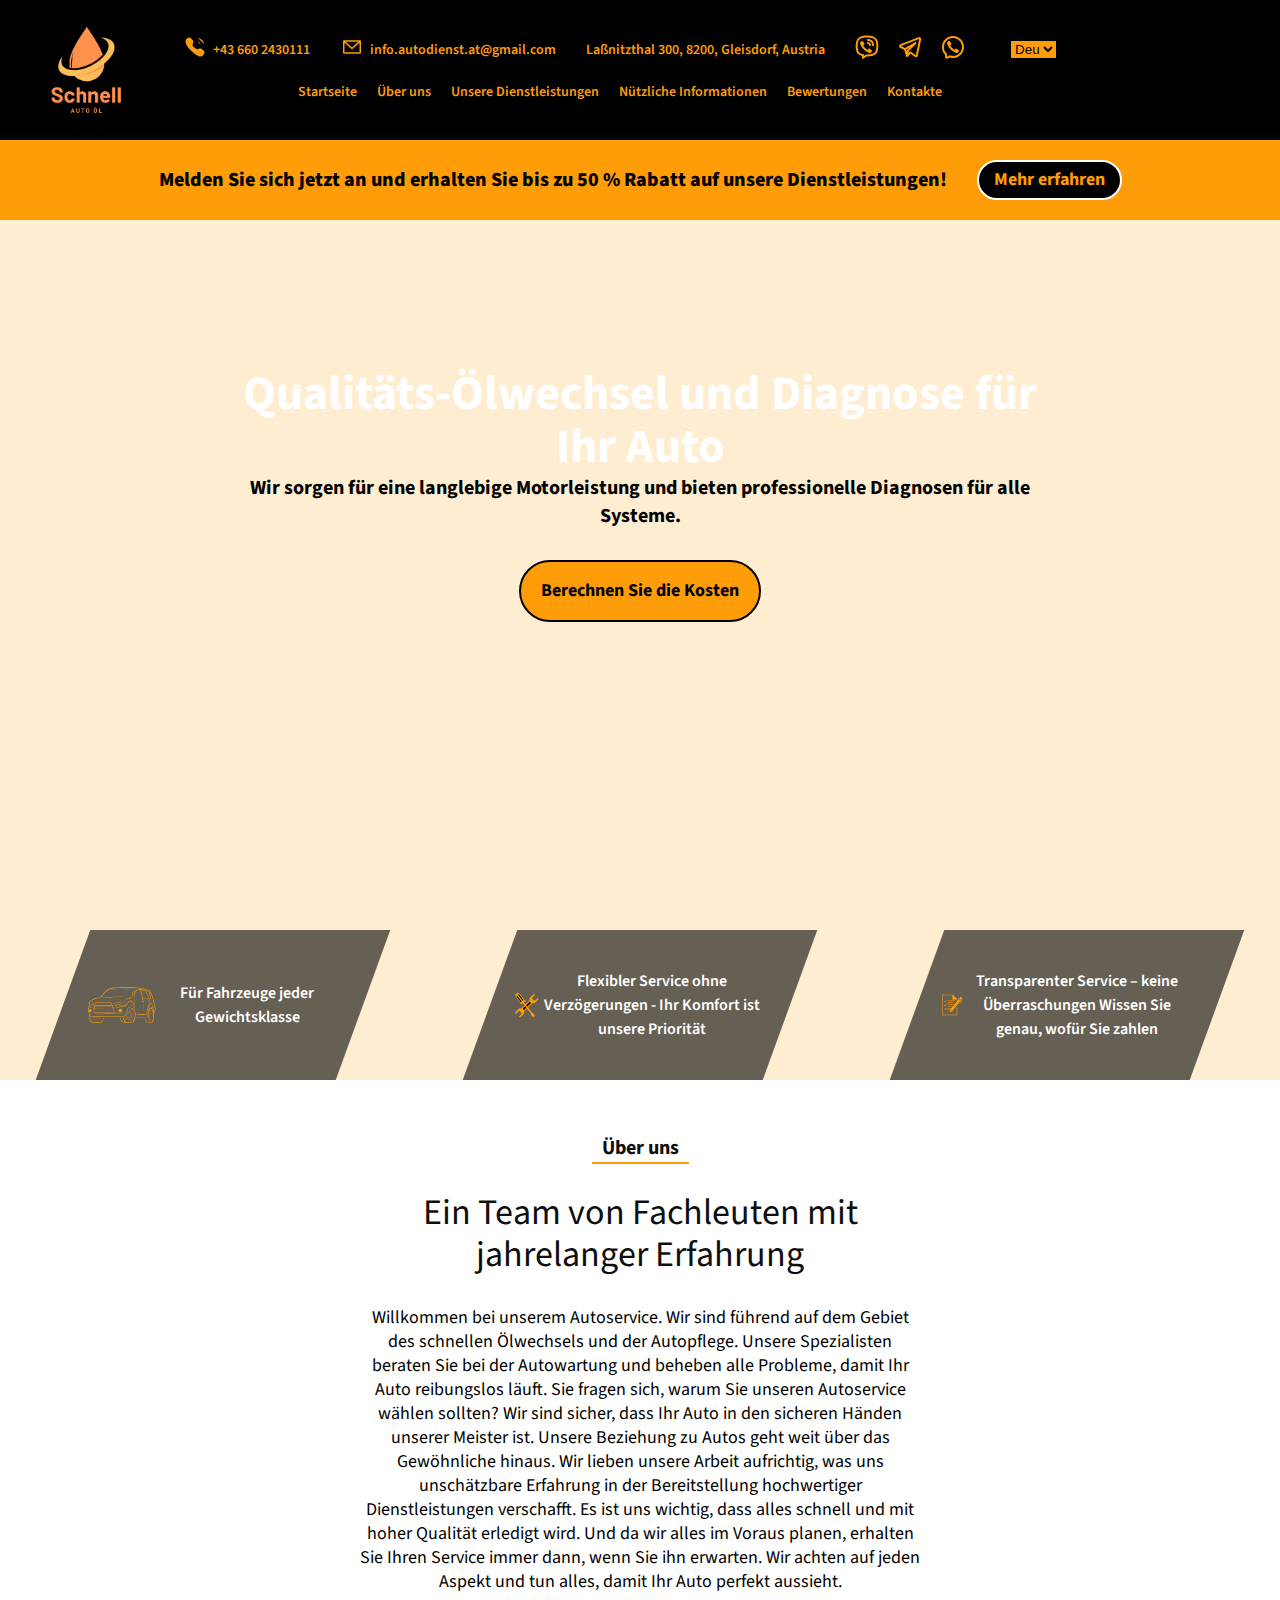
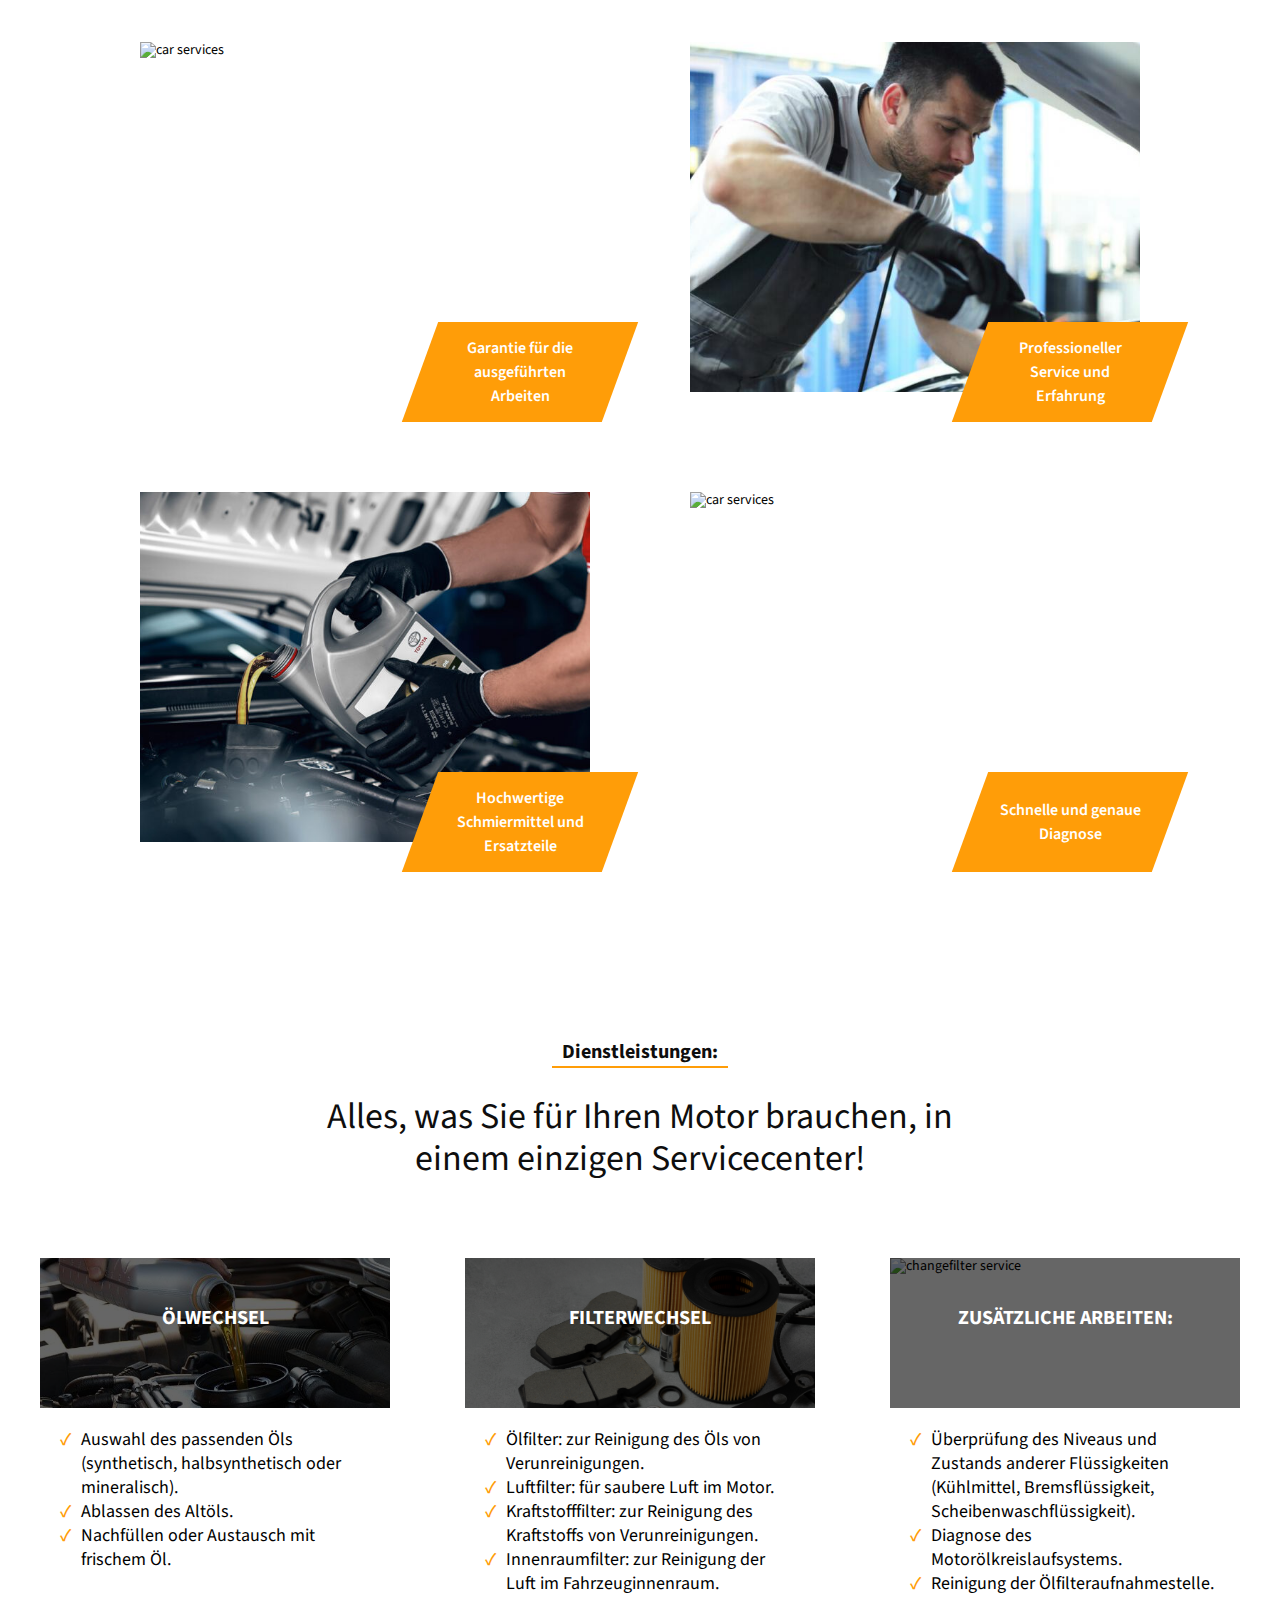
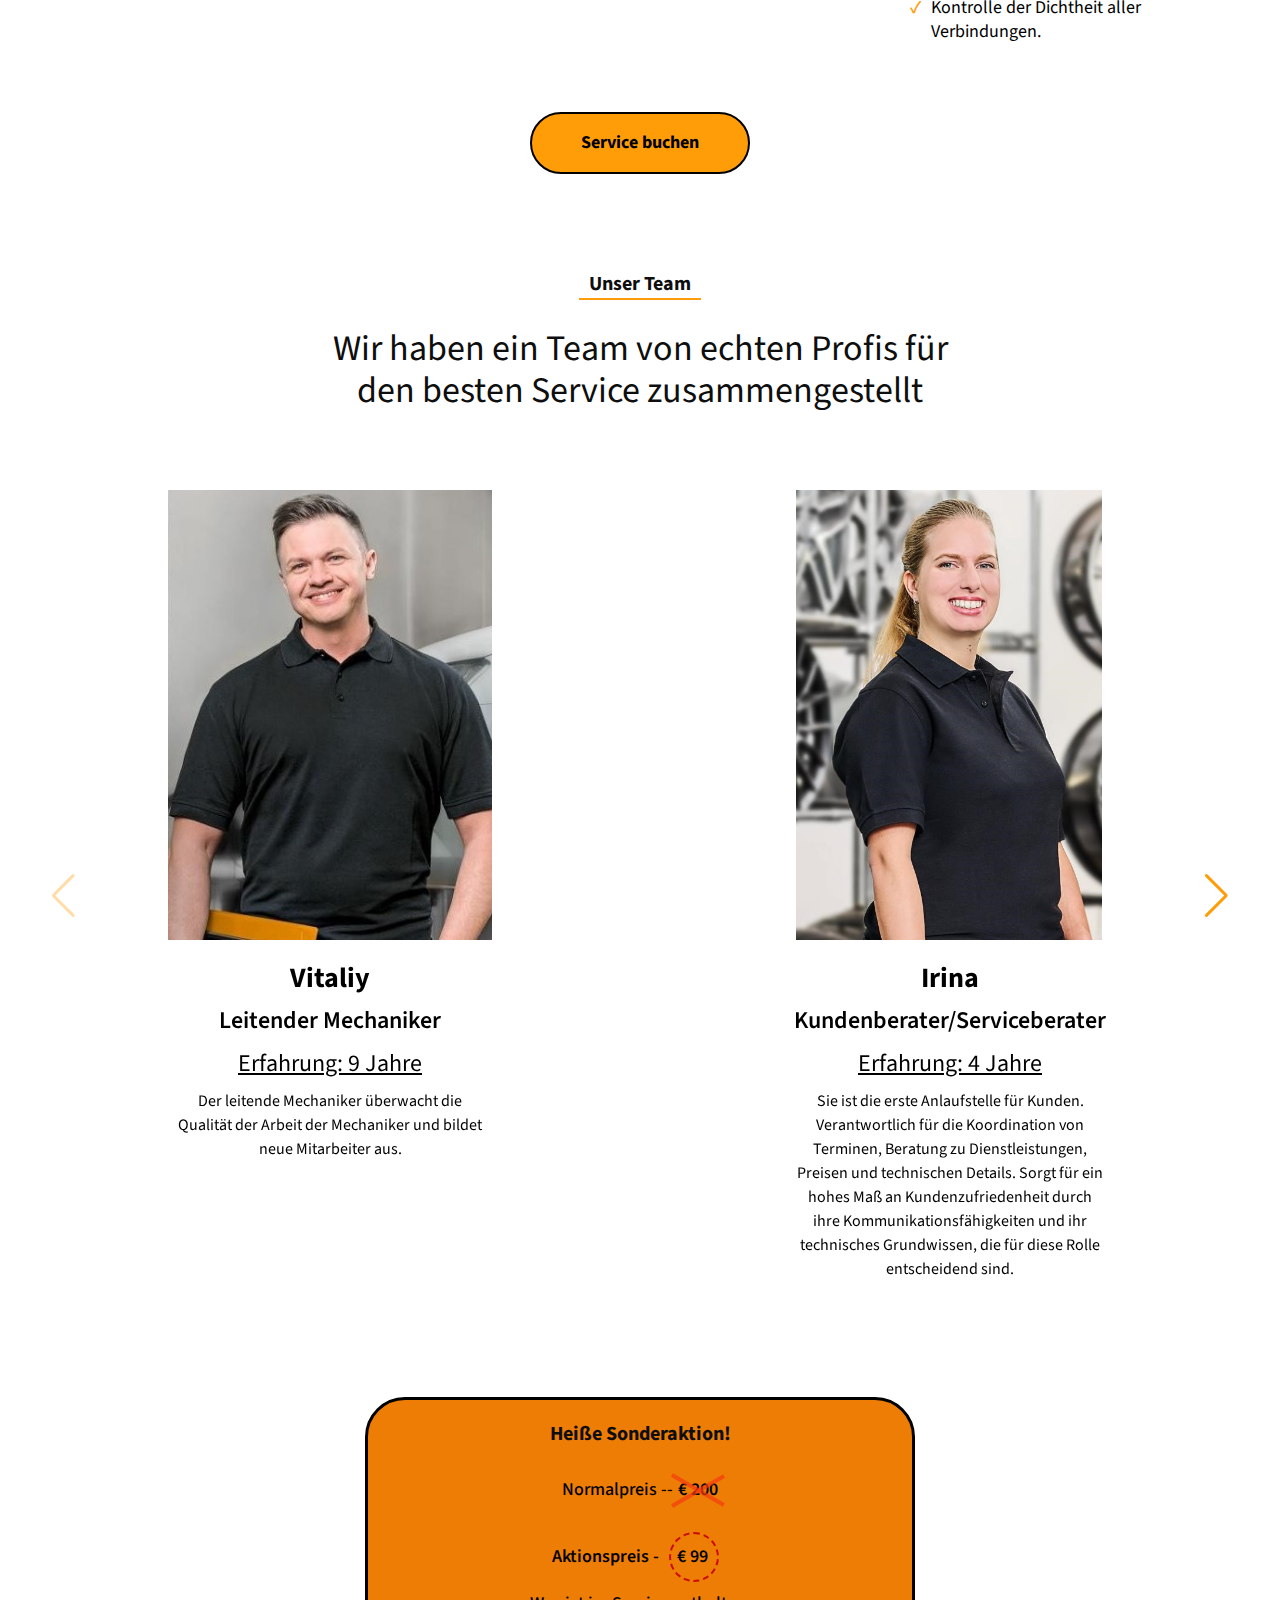
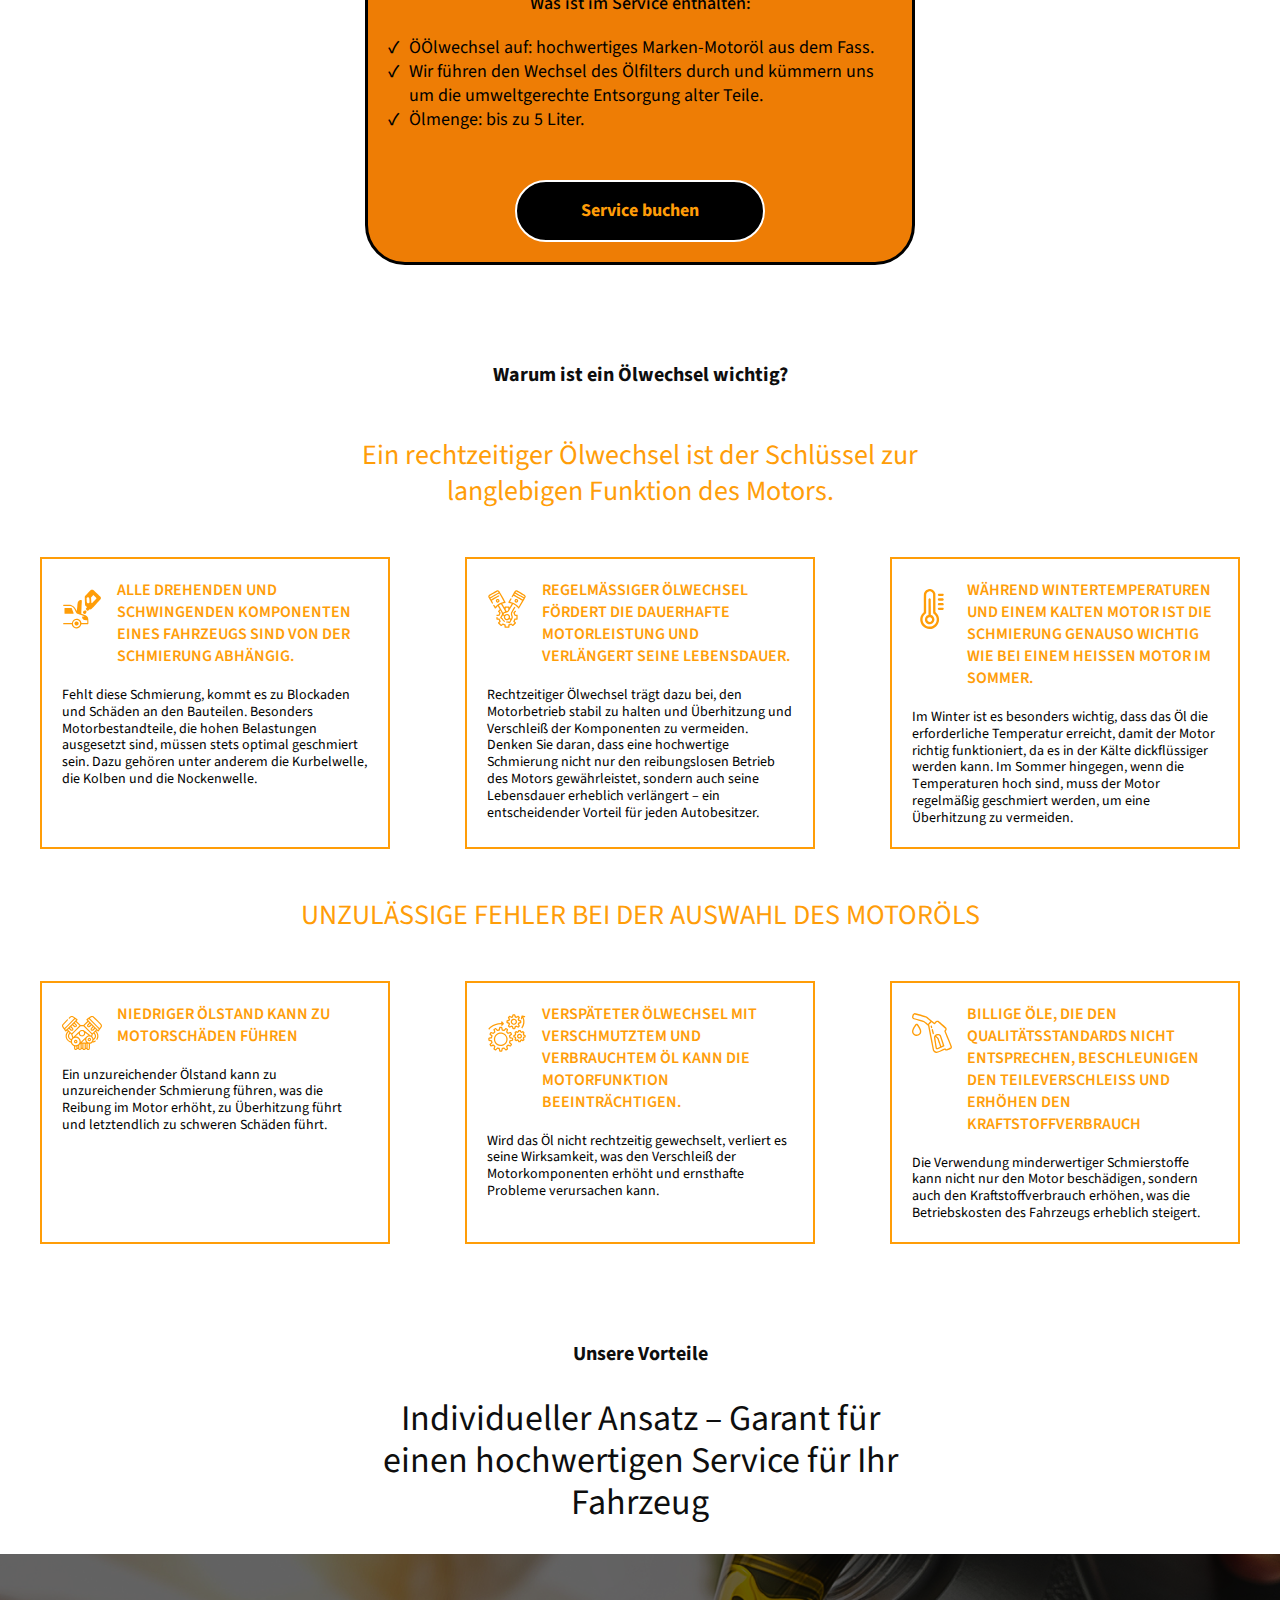
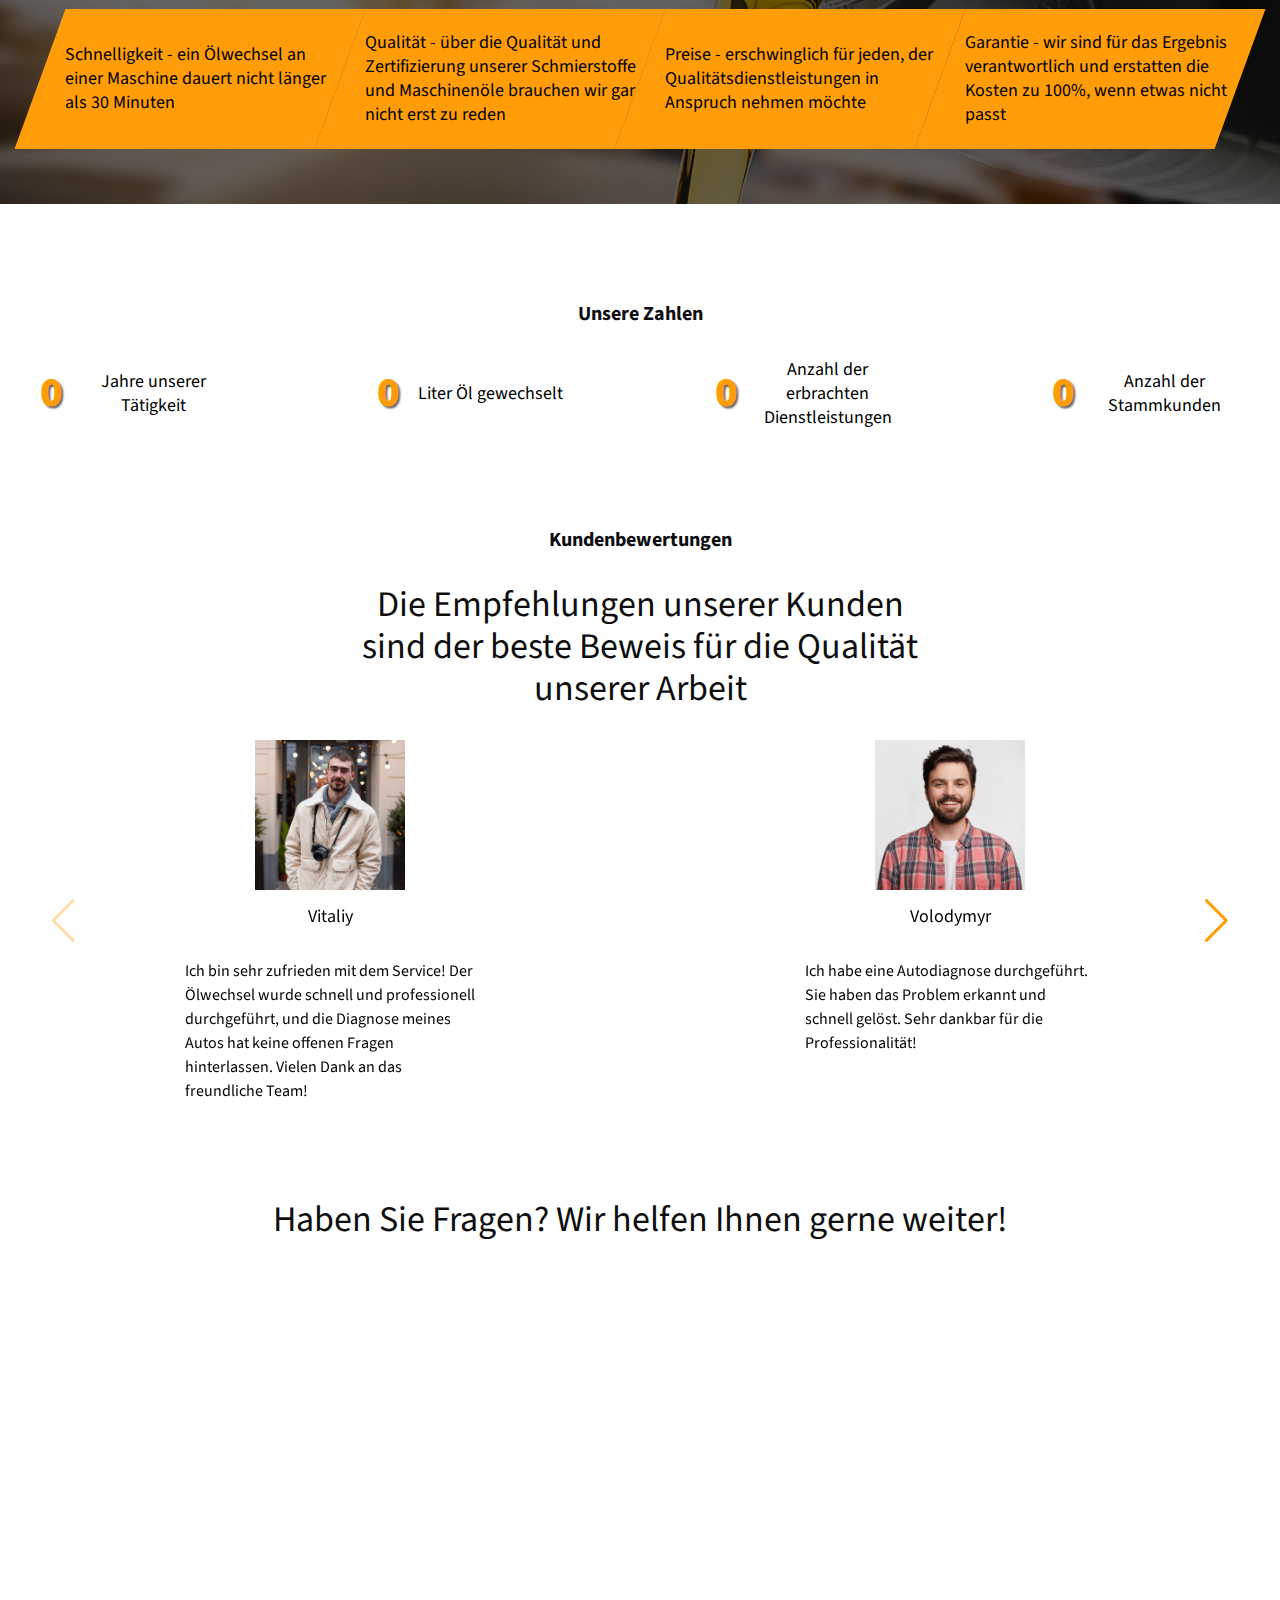
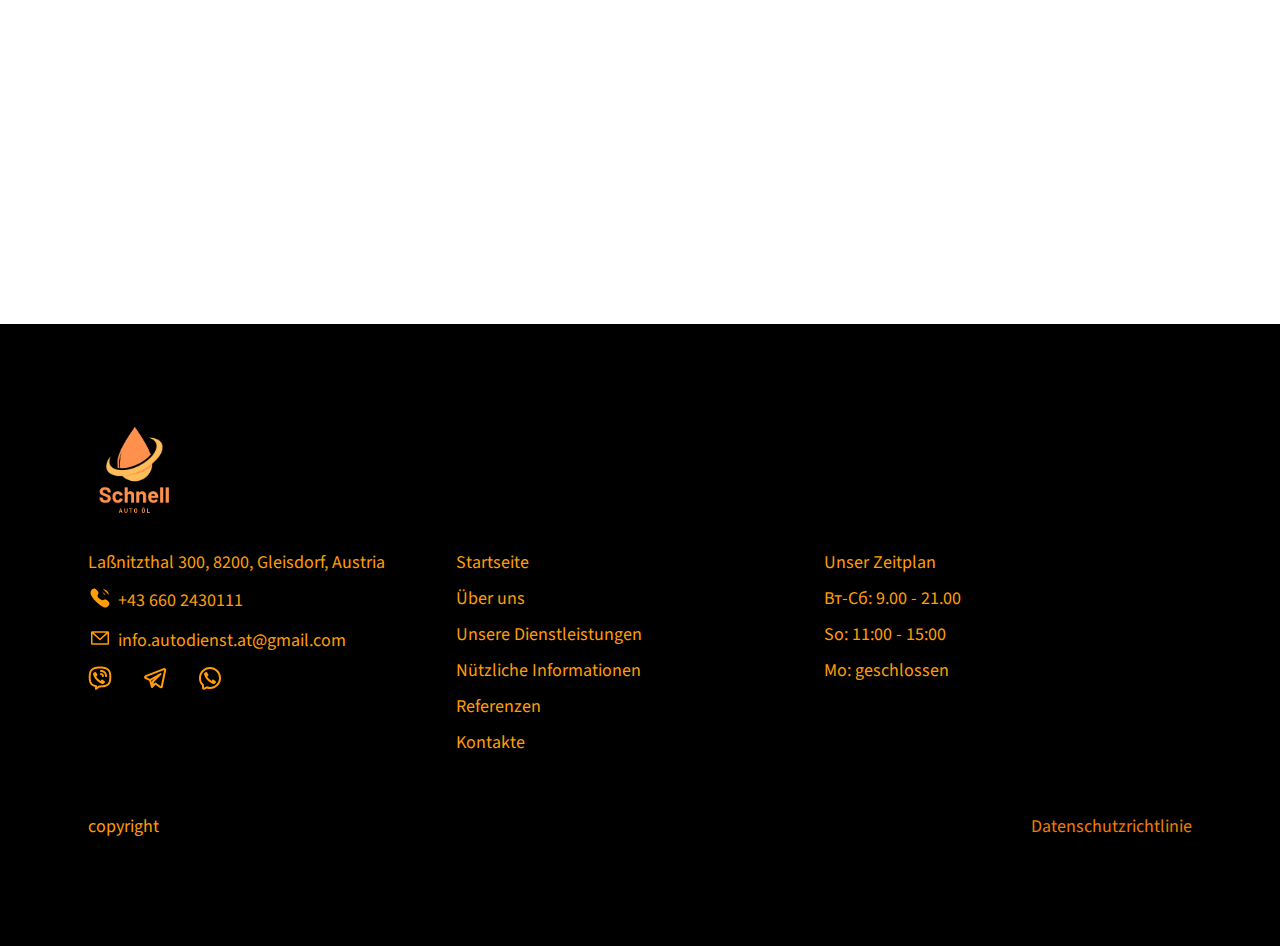
==== index.html @ 382bc7fd "fixed css, added favicon" ====
<!DOCTYPE html>
<html lang="en">

<head>
    <meta charset="UTF-8">
    <meta name="viewport" content="width=device-width, initial-scale=1.0">
    <meta charset="UTF-8" />

    <meta name="description"
        content="Professional oil change service in Austria: high-quality oil replacement for all car brands. Efficiency, reliability, and modern equipment. Book your appointment today!" />
    <meta property="og:type" content="website" />
    <meta property="og:url" content="" />
    <meta property="og:title" content="SchnellAutoÖl.at" />
    <meta property="og:description"
        content="Professional oil change service in Austria: high-quality oil replacement for all car brands. Efficiency, reliability, and modern equipment. Book your appointment today!" />
    <meta property="og:image" content="./imgs/oil_photo" />
    <link rel="apple-touch-icon" sizes="57x57" href="img/favicon.png" />
    <link rel="apple-touch-icon" sizes="60x60" href="img/favicon.png" />
    <link rel="apple-touch-icon" sizes="72x72" href="img/favicon.png" />
    <link rel="apple-touch-icon" sizes="76x76" href="img/favicon.png" />
    <link rel="apple-touch-icon" sizes="114x114" href="img/favicon/company-logo.png" />
    <link rel="apple-touch-icon" sizes="120x120" href="img/favicon/company-logo.png" />
    <link rel="apple-touch-icon" sizes="144x144" href="img/favicon/company-logo.png" />
    <link rel="apple-touch-icon" sizes="152x152" href="img/favicon/company-logo.png" />
    <link rel="apple-touch-icon" sizes="180x180" href="img/favicon/company-logo.png" />
    <link rel="icon" type="image/png" sizes="192x192" href="img/favicon/company-logo.png" />
    <link rel="icon" type="image/png" sizes="32x32" href="iimg/favicon.png" />
    <link rel="icon" type="image/png" sizes="96x96" href="img/favicon.png" />
    <link rel="icon" type="image/png" sizes="16x16" href="img/favicon.png" />
    <link rel="shortcut icon" href="img/favicon.png" />
    <link rel="preconnect" href="https://fonts.googleapis.com">
    <link rel="preconnect" href="https://fonts.gstatic.com" crossorigin>
    <link href="https://fonts.googleapis.com/css2?family=Source+Sans+3:ital,wght@0,200..900;1,200..900&display=swap"
        rel="stylesheet">
    <link rel="stylesheet" href="./css/null.css">
    <link rel="stylesheet" href="./css/main-styles.css">
    <link rel="stylesheet" href="./css/media-styles.css">
    <link rel="stylesheet" href="https://cdn.jsdelivr.net/npm/swiper@11/swiper-bundle.min.css" />
    <link
      rel="stylesheet"
      href="https://cdn.jsdelivr.net/npm/toastify-js/src/toastify.min.css"
    />
    <link
    rel="stylesheet"
    href="https://cdnjs.cloudflare.com/ajax/libs/intl-tel-input/17.0.8/css/intlTelInput.min.css"
  />
    <link rel="stylesheet" href="https://cdnjs.cloudflare.com/ajax/libs/intl-tel-input/17.0.8/css/intlTelInput.min.css" />
    <script src="https://cdn.jsdelivr.net/npm/toastify-js" defer></script>
    <script type="text/javascript"
        src="https://cdn.jsdelivr.net/npm/@emailjs/browser@4/dist/email.min.js">
</script>

    <script src="./js/translation.js" defer></script>
    <title>Oil change</title>
</head>

<body>
    <svg display="none">
        <symbol id="telegram">

            <g stroke-width="0" />

            <g id="SVGRepo_tracerCarrier" stroke-linecap="round" stroke-linejoin="round" />

            <g id="SVGRepo_iconCarrier">
                <path fill-rule="evenodd" clip-rule="evenodd"
                    d="M23.1117 4.49449C23.4296 2.94472 21.9074 1.65683 20.4317 2.227L2.3425 9.21601C0.694517 9.85273 0.621087 12.1572 2.22518 12.8975L6.1645 14.7157L8.03849 21.2746C8.13583 21.6153 8.40618 21.8791 8.74917 21.968C9.09216 22.0568 9.45658 21.9576 9.70712 21.707L12.5938 18.8203L16.6375 21.8531C17.8113 22.7334 19.5019 22.0922 19.7967 20.6549L23.1117 4.49449ZM3.0633 11.0816L21.1525 4.0926L17.8375 20.2531L13.1 16.6999C12.7019 16.4013 12.1448 16.4409 11.7929 16.7928L10.5565 18.0292L10.928 15.9861L18.2071 8.70703C18.5614 8.35278 18.5988 7.79106 18.2947 7.39293C17.9906 6.99479 17.4389 6.88312 17.0039 7.13168L6.95124 12.876L3.0633 11.0816ZM8.17695 14.4791L8.78333 16.6015L9.01614 15.321C9.05253 15.1209 9.14908 14.9366 9.29291 14.7928L11.5128 12.573L8.17695 14.4791Z" />
            </g>

        </symbol>
        <symbol id="viber">
            <g stroke-width="0" />
            <g id="SVGRepo_tracerCarrier" stroke-linecap="round" stroke-linejoin="round" />
            <g id="SVGRepo_iconCarrier">
                <path
                    d="M13 4C12.4477 4 12 4.44772 12 5C12 5.55228 12.4477 6 13 6C14.2728 6 15.2557 6.41989 15.9179 7.08211C16.5801 7.74433 17 8.72725 17 10C17 10.5523 17.4477 11 18 11C18.5523 11 19 10.5523 19 10C19 8.27275 18.4199 6.75567 17.3321 5.66789C16.2443 4.58011 14.7272 4 13 4Z" />
                <path
                    d="M5.014 8.00613C5.12827 7.1024 6.30277 5.87414 7.23488 6.01043L7.23339 6.00894C8.01251 6.15699 8.65217 7.32965 9.07373 8.10246C9.14298 8.22942 9.20635 8.34559 9.26349 8.44465C9.55041 8.95402 9.3641 9.4701 9.09655 9.68787C9.06561 9.7128 9.03317 9.73855 8.9998 9.76504C8.64376 10.0477 8.18114 10.4149 8.28943 10.7834C8.5 11.5 11 14 12.2296 14.7107C12.6061 14.9283 12.8988 14.5057 13.1495 14.1438C13.2087 14.0583 13.2656 13.9762 13.3207 13.9067C13.5301 13.6271 14.0466 13.46 14.5548 13.736C15.3138 14.178 16.0288 14.6917 16.69 15.27C17.0202 15.546 17.0977 15.9539 16.8689 16.385C16.4659 17.1443 15.3003 18.1456 14.4542 17.9421C12.9764 17.5868 7 15.27 5.08033 8.55801C4.97981 8.26236 4.99645 8.13792 5.01088 8.02991L5.014 8.00613Z" />
                <path
                    d="M13 7C12.4477 7 12 7.44772 12 8C12 8.55228 12.4477 9 13 9C13.1748 9 13.4332 9.09745 13.6679 9.33211C13.9025 9.56676 14 9.82523 14 10C14 10.5523 14.4477 11 15 11C15.5523 11 16 10.5523 16 10C16 9.17477 15.5975 8.43324 15.0821 7.91789C14.5668 7.40255 13.8252 7 13 7Z" />
                <path fill-rule="evenodd" clip-rule="evenodd"
                    d="M7.51742 23.8312C7.54587 23.8469 7.57508 23.8612 7.60492 23.874C8.14762 24.1074 8.81755 23.5863 10.1574 22.5442L11.5 21.5C14.1884 21.589 16.514 21.2362 18.312 20.6071C20.3227 19.9035 21.9036 18.3226 22.6072 16.3119C23.5768 13.541 23.5768 8.45883 22.6072 5.68794C21.9036 3.67722 20.3227 2.0963 18.312 1.39271C15.1103 0.272407 8.82999 0.293306 5.68806 1.39271C3.67733 2.0963 2.09642 3.67722 1.39283 5.68794C0.423255 8.45883 0.423255 13.541 1.39283 16.3119C2.09642 18.3226 3.67733 19.9035 5.68806 20.6071C6.08252 20.7451 6.52371 20.8965 7 21C7 22.6974 7 23.5461 7.51742 23.8312ZM9 20.9107V19.7909C9 19.5557 8.836 19.3524 8.60597 19.3032C7.84407 19.1403 7.08676 18.9776 6.34862 18.7193C4.91238 18.2168 3.78316 17.0875 3.2806 15.6513C2.89871 14.5599 2.66565 12.8453 2.66565 10.9999C2.66565 9.15453 2.89871 7.43987 3.2806 6.3485C3.78316 4.91227 4.91238 3.78304 6.34862 3.28048C7.61625 2.83692 9.71713 2.56282 11.9798 2.56032C14.2422 2.55782 16.3561 2.82723 17.6514 3.28048C19.0876 3.78304 20.2169 4.91227 20.7194 6.3485C21.1013 7.43987 21.3344 9.15453 21.3344 10.9999C21.3344 12.8453 21.1013 14.5599 20.7194 15.6513C20.2169 17.0875 19.0876 18.2168 17.6514 18.7193C15.5197 19.4652 13.259 19.549 11.0239 19.4828C10.9071 19.4794 10.7926 19.5165 10.7004 19.5882L9 20.9107Z" />
            </g>
        </symbol>
        <symbol id="whatsapp">
            <g stroke-width="0" />
            <g id="SVGRepo_tracerCarrier" stroke-linecap="round" stroke-linejoin="round" />
            <g id="SVGRepo_iconCarrier">
                <path
                    d="M6.014 8.00613C6.12827 7.1024 7.30277 5.87414 8.23488 6.01043L8.23339 6.00894C9.14051 6.18132 9.85859 7.74261 10.2635 8.44465C10.5504 8.95402 10.3641 9.4701 10.0965 9.68787C9.7355 9.97883 9.17099 10.3803 9.28943 10.7834C9.5 11.5 12 14 13.2296 14.7107C13.695 14.9797 14.0325 14.2702 14.3207 13.9067C14.5301 13.6271 15.0466 13.46 15.5548 13.736C16.3138 14.178 17.0288 14.6917 17.69 15.27C18.0202 15.546 18.0977 15.9539 17.8689 16.385C17.4659 17.1443 16.3003 18.1456 15.4542 17.9421C13.9764 17.5868 8 15.27 6.08033 8.55801C5.97237 8.24048 5.99955 8.12044 6.014 8.00613Z" />
                <path fill-rule="evenodd" clip-rule="evenodd"
                    d="M12 23C10.7764 23 10.0994 22.8687 9 22.5L6.89443 23.5528C5.56462 24.2177 4 23.2507 4 21.7639V19.5C1.84655 17.492 1 15.1767 1 12C1 5.92487 5.92487 1 12 1C18.0751 1 23 5.92487 23 12C23 18.0751 18.0751 23 12 23ZM6 18.6303L5.36395 18.0372C3.69087 16.4772 3 14.7331 3 12C3 7.02944 7.02944 3 12 3C16.9706 3 21 7.02944 21 12C21 16.9706 16.9706 21 12 21C11.0143 21 10.552 20.911 9.63595 20.6038L8.84847 20.3397L6 21.7639V18.6303Z" />
            </g>
        </symbol>
        <symbol id="email">
            <g stroke-width="0" />
            <g id="SVGRepo_tracerCarrier" stroke-linecap="round" stroke-linejoin="round" />
            <g id="SVGRepo_iconCarrier">
                <path fill-rule="evenodd" clip-rule="evenodd"
                    d="M3.75 5.25L3 6V18L3.75 18.75H20.25L21 18V6L20.25 5.25H3.75ZM4.5 7.6955V17.25H19.5V7.69525L11.9999 14.5136L4.5 7.6955ZM18.3099 6.75H5.68986L11.9999 12.4864L18.3099 6.75Z" />
            </g>
        </symbol>
        <symbol id="facebook">
            <g stroke-width="0" />
            <g id="SVGRepo_tracerCarrier" stroke-linecap="round" stroke-linejoin="round" />
            <g id="SVGRepo_iconCarrier">
                <path fill-rule="evenodd" clip-rule="evenodd"
                    d="M2 6C2 3.79086 3.79086 2 6 2H18C20.2091 2 22 3.79086 22 6V18C22 20.2091 20.2091 22 18 22H6C3.79086 22 2 20.2091 2 18V6ZM6 4C4.89543 4 4 4.89543 4 6V18C4 19.1046 4.89543 20 6 20H12V13H11C10.4477 13 10 12.5523 10 12C10 11.4477 10.4477 11 11 11H12V9.5C12 7.567 13.567 6 15.5 6H16.1C16.6523 6 17.1 6.44772 17.1 7C17.1 7.55228 16.6523 8 16.1 8H15.5C14.6716 8 14 8.67157 14 9.5V11H16.1C16.6523 11 17.1 11.4477 17.1 12C17.1 12.5523 16.6523 13 16.1 13H14V20H18C19.1046 20 20 19.1046 20 18V6C20 4.89543 19.1046 4 18 4H6Z" />
            </g>
        </symbol>
        <symbol id="instagram">
            <g stroke-width="0" />
            <g id="SVGRepo_tracerCarrier" stroke-linecap="round" stroke-linejoin="round" />
            <g id="SVGRepo_iconCarrier">
                <path
                    d="M12 7.90001C11.1891 7.90001 10.3964 8.14048 9.72218 8.59099C9.04794 9.0415 8.52243 9.68184 8.21211 10.431C7.90179 11.1802 7.8206 12.0046 7.9788 12.7999C8.13699 13.5952 8.52748 14.3258 9.10088 14.8992C9.67427 15.4725 10.4048 15.863 11.2001 16.0212C11.9955 16.1794 12.8198 16.0982 13.569 15.7879C14.3182 15.4776 14.9585 14.9521 15.409 14.2779C15.8596 13.6036 16.1 12.8109 16.1 12C16.1013 11.4612 15.9962 10.9275 15.7906 10.4295C15.585 9.93142 15.2831 9.47892 14.9021 9.09794C14.5211 8.71695 14.0686 8.415 13.5706 8.20942C13.0725 8.00385 12.5388 7.8987 12 7.90001ZM12 14.67C11.4719 14.67 10.9557 14.5134 10.5166 14.22C10.0776 13.9267 9.73534 13.5097 9.53326 13.0218C9.33117 12.5339 9.2783 11.9971 9.38132 11.4791C9.48434 10.9612 9.73863 10.4854 10.112 10.112C10.4854 9.73863 10.9612 9.48434 11.4791 9.38132C11.9971 9.2783 12.5339 9.33117 13.0218 9.53326C13.5097 9.73534 13.9267 10.0776 14.22 10.5166C14.5134 10.9557 14.67 11.4719 14.67 12C14.67 12.7081 14.3887 13.3873 13.888 13.888C13.3873 14.3887 12.7081 14.67 12 14.67ZM17.23 7.73001C17.23 7.9278 17.1714 8.12114 17.0615 8.28558C16.9516 8.45003 16.7954 8.57821 16.6127 8.65389C16.43 8.72958 16.2289 8.74938 16.0349 8.7108C15.8409 8.67221 15.6628 8.57697 15.5229 8.43712C15.3831 8.29727 15.2878 8.11909 15.2492 7.92511C15.2106 7.73112 15.2304 7.53006 15.3061 7.34733C15.3818 7.16461 15.51 7.00843 15.6744 6.89855C15.8389 6.78866 16.0322 6.73001 16.23 6.73001C16.4952 6.73001 16.7496 6.83537 16.9371 7.02291C17.1247 7.21044 17.23 7.4648 17.23 7.73001ZM19.94 8.73001C19.9691 7.48684 19.5054 6.28261 18.65 5.38001C17.7522 4.5137 16.5474 4.03897 15.3 4.06001C14 4.00001 10 4.00001 8.70001 4.06001C7.45722 4.0331 6.25379 4.49652 5.35001 5.35001C4.49465 6.25261 4.03093 7.45684 4.06001 8.70001C4.00001 10 4.00001 14 4.06001 15.3C4.03093 16.5432 4.49465 17.7474 5.35001 18.65C6.25379 19.5035 7.45722 19.9669 8.70001 19.94C10.02 20.02 13.98 20.02 15.3 19.94C16.5432 19.9691 17.7474 19.5054 18.65 18.65C19.5054 17.7474 19.9691 16.5432 19.94 15.3C20 14 20 10 19.94 8.70001V8.73001ZM18.24 16.73C18.1042 17.074 17.8993 17.3863 17.6378 17.6478C17.3763 17.9093 17.064 18.1142 16.72 18.25C15.1676 18.5639 13.5806 18.6715 12 18.57C10.4228 18.6716 8.83902 18.564 7.29001 18.25C6.94608 18.1142 6.63369 17.9093 6.37223 17.6478C6.11076 17.3863 5.90579 17.074 5.77001 16.73C5.35001 15.67 5.44001 13.17 5.44001 12.01C5.44001 10.85 5.35001 8.34001 5.77001 7.29001C5.90196 6.94268 6.10547 6.62698 6.36733 6.36339C6.62919 6.09981 6.94355 5.89423 7.29001 5.76001C8.83902 5.44599 10.4228 5.33839 12 5.44001C13.5806 5.33856 15.1676 5.44616 16.72 5.76001C17.064 5.89579 17.3763 6.10076 17.6378 6.36223C17.8993 6.62369 18.1042 6.93608 18.24 7.28001C18.66 8.34001 18.56 10.84 18.56 12C18.56 13.16 18.66 15.67 18.24 16.72V16.73Z" />
            </g>
        </symbol>
        <symbol id="map">
            <path
                d="M5.7 15C4.03377 15.6353 3 16.5205 3 17.4997C3 19.4329 7.02944 21 12 21C16.9706 21 21 19.4329 21 17.4997C21 16.5205 19.9662 15.6353 18.3 15M12 9H12.01M18 9C18 13.0637 13.5 15 12 18C10.5 15 6 13.0637 6 9C6 5.68629 8.68629 3 12 3C15.3137 3 18 5.68629 18 9ZM13 9C13 9.55228 12.5523 10 12 10C11.4477 10 11 9.55228 11 9C11 8.44772 11.4477 8 12 8C12.5523 8 13 8.44772 13 9Z"
                stroke="#000000" stroke-width="2" stroke-linecap="round" stroke-linejoin="round" />
        </symbol>
        <symbol id="phone">
            <g stroke-width="0" />
            <g id="SVGRepo_tracerCarrier" stroke-linecap="round" stroke-linejoin="round" />
            <g id="SVGRepo_iconCarrier">
                <path
                    d="M15 3C16.5315 3.17014 17.9097 3.91107 19 5C20.0903 6.08893 20.8279 7.46869 21 9M14.5 6.5C15.2372 6.64382 15.9689 6.96892 16.5 7.5C17.0311 8.03108 17.3562 8.76284 17.5 9.5M8.20049 15.799C1.3025 8.90022 2.28338 5.74115 3.01055 4.72316C3.10396 4.55862 5.40647 1.11188 7.87459 3.13407C14.0008 8.17945 6.5 8 11.3894 12.6113C16.2788 17.2226 15.8214 9.99995 20.8659 16.1249C22.8882 18.594 19.4413 20.8964 19.2778 20.9888C18.2598 21.717 15.0995 22.6978 8.20049 15.799Z"
                    stroke-width="1.5" stroke-linecap="round" stroke-linejoin="round" />
            </g>
        </symbol>
        <symbol id="funnel-2">
            <g id="SVGRepo_bgCarrier" stroke-width="0"></g>
            <g id="SVGRepo_tracerCarrier" stroke-linecap="round" stroke-linejoin="round"></g>
            <g id="SVGRepo_iconCarrier">
                <polygon class="cls-1"
                    points="2 2 2 5.64 10.18 15.64 10.18 22 13.82 20.18 13.82 15.64 22 5.64 22 2 2 2"></polygon>
            </g>
        </symbol>

    </svg>
    <div style="position: relative;">
        <header class="site-header">

            <div class="site-header_container">
                <a href="index.html" class="company-logo">
                    <img src="./imgs/company-logo.png" alt="company logo">
                </a>
                <div class="site-header_all">
                    <div class="site-header__top">
                        <div class="site-header_contacts">
                            <a href="tel:+436602430111" class="tel-link site-header_link">
                                <svg class="tel-icon">
                                    <use xlink:href="#phone"></use>
                                </svg>
                                +43 660 2430111
                            </a>
                            <a href="mailto:info.autodienst.at@gmail.com?utm_source=header&utm_medium=email&utm_campaign=contact"
                                class="email-link site-header_link">
                                <svg class="email-icon">
                                    <use xlink:href="#email"></use>
                                </svg>
                                info.autodienst.at@gmail.com
                            </a>
                            <a href="https://www.google.com/maps/dir//La%C3%9Fnitzthal+300,+8200+La%C3%9Fnitzthal,+%D0%90%D0%B2%D1%81%D1%82%D1%80%D0%B8%D1%8F/@47.0788412,15.6473568,17z/data=!4m18!1m8!3m7!1s0x476e4de11889771b:0x15a56e06f63a932d!2zTGHDn25pdHp0aGFsIDMwMCwgODIwMCBMYcOfbml0enRoYWwsINCQ0LLRgdGC0YDQuNGP!3b1!8m2!3d47.0788412!4d15.6473568!16s%2Fg%2F11c2g8hg69!4m8!1m0!1m5!1m1!1s0x476e4de11889771b:0x15a56e06f63a932d!2m2!1d15.6473568!2d47.0788412!3e3?entry=ttu&g_ep=EgoyMDI0MTEyNC4xIKXMDSoASAFQAw&utm_source=header&utm_medium=maps&utm_campaign=address"
                                class="address-link site-header_link" data-translate-key="contact_address"
                                target="_blank">
                                >
                                <svg class="map-icon">
                                    <use xlink:href="#map"></use>
                                </svg>
                                Ласніцталь 300, 8200, Гляйсдорв, Австрія
                            </a>
                        </div>
                        <div class="header-right">
                            <div class="site-header_messengers">
                                    <a
                                    href="viber://chat?number=%2B380665809263&utm_source=header&utm_medium=social&utm_campaign=viber"
                                    class="top_header_icon_subtitle" target="_blank" data-translate-key="messenger_viber">
                                    <svg class="viber-icon">
                                        <use xlink:href="#viber"></use>
                                    </svg>
                                </a>
                                    <a
                href="https://t.me/+380665809263?utm_source=header&utm_medium=social&utm_campaign=telegram"
                class="top_header_icon_subtitle" target="_blank" data-translate-key="messenger_telegram">
                                    <svg class="telegram-icon">
                                        <use xlink:href="#telegram"></use>
                                    </svg>
                                </a>
                                    <a
                                    href="https://wa.me/380665809263?utm_source=header&utm_medium=social&utm_campaign=whatsapp"
                                    class="top_header_icon_subtitle" target="_blank" data-translate-key="messenger_whatsapp">
                                    <svg class="whatsapp-icon">
                                        <use xlink:href="#whatsapp"></use>
                                    </svg>
                                </a>
                            </div>
                            <div class="lang_switcher">
                                <select id="lang_select">
                                    <option value="de" selected>Deu</option>
                                    <option value="en">Eng</option>
                                    <option value="ua">Ukr</option>
                                </select>
                            </div>

                        </div>
                    </div>
                    <div class="site-header__bottom">

                        <nav class="site-header__navigation">
                            <a href="#main" class="site-header_link" data-translate-key="nav_main">Головна</a>
                            <a href="#about-us" class="site-header_link" data-translate-key="nav_about">Про нас</a>
                            <a href="#services" class="site-header_link" data-translate-key="nav_services">Наш
                                сервіси</a>
                            <a href="#info" class="site-header_link" data-translate-key="nav_info">Корисна
                                інформація</a>
                            <a href="#testimonials" class="site-header_link"
                                data-translate-key="nav_reviews">Відгуки</a>
                            <a href="#contacts" class="site-header_link" data-translate-key="nav_contacts">Контакти</a>
                        </nav>
                    </div>
                </div>


                <div class="burger-menu">
                    <div id="burger-icon" class="burger-icon"><span></span></div>
                    <nav class="burger-menu__navigation">
                        <a href="#main" class="burger-menu__link" data-translate-key="nav_main">Головна</a>
                        <a href="#about-us" class="burger-menu__link" data-translate-key="nav_about">Про нас</a>
                        <a href="#services" class="burger-menu__link" data-translate-key="nav_services">Наш сервіси</a>
                        <a href="#info" class="burger-menu__link" data-translate-key="nav_info">Корисна інформація</a>
                        <a href="#testimonials" class="burger-menu__link" data-translate-key="nav_reviews">Відгуки</a>
                        <a href="#contacts" class="burger-menu__link" data-translate-key="nav_contacts">Контакти</a>
                        <div class="burger_contacts">
                            <a href="tel:+436602430111" class="tel-link site-header_link">
                                <svg class="tel-icon">
                                    <use xlink:href="#phone"></use>
                                </svg>
                                +43 660 2430111
                            </a>
                            <a href="mailto:info.autodienst.at@gmail.com?utm_source=header&utm_medium=email&utm_campaign=contact"
                                class="email-link site-header_link">
                                <svg class="email-icon">
                                    <use xlink:href="#email"></use>
                                </svg>
                                info.autodienst.at@gmail.com
                            </a>
                            <a href="#" class="address-link site-header_link" data-translate-key="contact_address">
                                <svg class="map-icon">
                                    <use xlink:href="#map"></use>
                                </svg>
                                Ласніцталь 300, 8200, Гляйсдорв, Австрія
                            </a>
                            <div class="site-header_messengers">
                                <a href="" data-translate-key="messenger_viber">
                                    <svg class="viber-icon">
                                        <use xlink:href="#viber"></use>
                                    </svg>
                                </a>
                                <a href="" data-translate-key="messenger_telegram">
                                    <svg class="telegram-icon">
                                        <use xlink:href="#telegram"></use>
                                    </svg>
                                </a>
                                <a href="" data-translate-key="messenger_whatsapp">
                                    <svg class="whatsapp-icon">
                                        <use xlink:href="#whatsapp"></use>
                                    </svg>
                                </a>
                            </div>
                        </div>
                    </nav>
                </div>
            </div>

        </header>
        <main>
            <section id="main" class="top">
                <div class="site-container_first">
                    <div class="banner">
                        <p data-translate-key="banner_discount">Запишіться вже зараз та отримайте знижку до 50% на наші
                            послуги!</p>
                        <a href="#promo" class="banner-btn btn-black"
                            data-translate-key="banner_btn_more">Детальніше</a>
                    </div>
                    <div class="top-content_wiget">
                        <h1 class="main-title" data-translate-key="top_main_title">Якісна заміна оливи <br> та
                            діагностика для вашого авто</h1>
                        <h3 class="top-content_wiget-subtitle subtitle" data-translate-key="top_subtitle">
                            Ми забезпечимо довготривалу роботу вашого двигуна та надамо професійну діагностику всіх
                            систем.
                        </h3>
                        <a href="#" class="top-content_main-btn btn-orange open-popup"
                            data-translate-key="top_btn_service">Записатися на сервіс</a>
                    </div>
                    <div class="top-content_bottom-row">
                        <div class="top-content_block">
                            <div class="parallelogram-bg"></div>
                            <div class="top-content_block-txt">
                                <svg class="car-icon">
                                    <use xlink:href="./svg-sprites/top-section.svg#car" />
                                </svg>
                                <p data-translate-key="top_block_text_1">Für Fahrzeuge jeder Gewichtsklasse</p>
                            </div>
                        </div>
                        <div class="top-content_block">
                            <div class="parallelogram-bg"></div>
                            <div class="top-content_block-txt">
                                <svg class="key-icon">
                                    <use xlink:href="./svg-sprites/top-section.svg#key" />
                                </svg>
                                <p data-translate-key="top_block_text_2">Für Fahrzeuge jeder Gewichtsklasse</p>
                            </div>
                        </div>
                        <div class="top-content_block">
                            <div class="parallelogram-bg"></div>
                            <div class="top-content_block-txt">
                                <svg class="list-icon">
                                    <use xlink:href="./svg-sprites/top-section.svg#list" />
                                </svg>
                                <p data-translate-key="top_block_text_3">Für Fahrzeuge jeder Gewichtsklasse</p>
                            </div>
                        </div>
                    </div>

                    <div class="top-videobg">
                        <video autoplay loop muted playsinline>
                            <source src="./video/oil_short.mp4" />
                        </video>
                    </div>
                </div>
            </section>
            <section id="about-us" class="about-company">
                <div class="site-container">
                    <div class="about-company_top">
                        <h3 class="subtitle"><span data-translate-key="about_us_title">Про нас</span></h3>
                        <h2 class="second-title" data-translate-key="about_us_subtitle">Команда професіоналів з
                            багаторічним досвідом</h2>
                        <p data-translate-key="about_us_description">
                            Ласкаво просимо до нашого автоцентру! Ми прагнемо забезпечити максимальний комфорт і безпеку
                            для вас та вашого автомобіля. Наші послуги включають швидку, якісну заміну масла та
                            професійну діагностику всіх важливих систем автомобіля.Ми надаємо велике значення якості
                            обслуговування та задоволенню клієнтів. Завдяки нашим досвідченим майстрам і новітнім
                            технологіям ми можемо подарувати вашому автомобілю надійність після кожного обслуговування.
                        </p>
                    </div>
                    <div class="about-company_row">
                        <div class="about-company-block">
                            <img src="./imgs/about-company/car-repairman-wearing-white-uniform-standing-holding-wrench-that-is-essential-tool-mechanic.jpg"
                                alt="car services">
                            <div class="about-company-block_txt">
                                <div class="orange-bg"></div>
                                <div class="about-company-block_top">
                                    <p data-translate-key="about_us_block_1">Гарантія на виконані роботи.</p>
                                </div>
                            </div>
                        </div>
                        <div class="about-company-block">
                            <img src="./imgs/about-company/iStock-951696162.jpg" alt="car services">
                            <div class="about-company-block_txt">
                                <div class="orange-bg"></div>
                                <div class="about-company-block_top">
                                    <p data-translate-key="about_us_block_2">Професійний сервіс та досвід</p>
                                </div>
                            </div>
                        </div>
                        <div class="about-company-block">
                            <img src="./imgs/about-company/oil-736x491.jpg" alt="car services">
                            <div class="about-company-block_txt">
                                <div class="orange-bg"></div>
                                <div class="about-company-block_top">
                                    <p data-translate-key="about_us_block_3">Високоякісні мастила та запчастини.</p>
                                </div>
                            </div>
                        </div>
                        <div class="about-company-block">
                            <img src="./imgs/about-company/muscular-car-service-worker-repairing-vehicle.jpg"
                                alt="car services">
                            <div class="about-company-block_txt">
                                <div class="orange-bg"></div>
                                <div class="about-company-block_top">
                                    <p data-translate-key="about_us_block_4">Швидка та точна діагностика.</p>
                                </div>
                            </div>
                        </div>
                    </div>
                </div>
            </section>
            <section id="services" class="services">
                <div class="site-container">
                    <div class="services-top">
                        <h3 class="subtitle"><span data-translate-key="services_title">Наші послуги</span></h3>
                        <h2 class="second-title" data-translate-key="services_subtitle">Все, що потрібно для вашого
                            двигуна в одному сервісному центрі!</h2>
                    </div>
                    <div class="services-blocks">
                        <div class="service-block">
                            <div class="service-block_top">
                                <div class="service-block_top-hover">
                                    <h3 class="subtitle" data-translate-key="service_oil_change_title">Заміна оливи</h3>
                                </div>
                                <h3 class="subtitle" data-translate-key="service_oil_change_title">Заміна оливи</h3>
                                <img src="./imgs/services/photo_2024-12-03_21-47-03.jpg" alt="oil change">
                            </div>
                            <ul class="service-block_list">
                                <li data-translate-key="service_oil_change_1">Вибір відповідного масла (синтетичне,
                                    напівсинтетичне або мінеральне).</li>
                                <li data-translate-key="service_oil_change_2">Злив старого масла.</li>
                                <li data-translate-key="service_oil_change_3">Доливання або заміна на свіже масло.</li>
                            </ul>
                        </div>
                        <div class="service-block">
                            <div class="service-block_top">
                                <div class="service-block_top-hover">
                                    <h3 class="subtitle" data-translate-key="service_filter_change_title">Заміна фільтра
                                    </h3>
                                </div>
                                <h3 class="subtitle" data-translate-key="service_filter_change_title">Заміна фільтра
                                </h3>
                                <img src="./imgs/services/different-car-accessories-arrangement.jpg"
                                    alt="filter change">
                            </div>
                            <ul class="service-block_list">
                                <li data-translate-key="service_filter_change_1">Масляний фільтр: для очищення масла від
                                    забруднень</li>
                                <li data-translate-key="service_filter_change_2">Повітряний фільтр: для чистого повітря
                                    в двигуні.</li>
                                <li data-translate-key="service_filter_change_3">Паливний фільтр: для очищення пального
                                    від забруднень.</li>
                                <li data-translate-key="service_filter_change_4">Фільтр салону: для очищення повітря в
                                    салоні автомобіля</li>
                            </ul>
                        </div>
                        <div class="service-block">
                            <div class="service-block_top">
                                <div class="service-block_top-hover">
                                    <h3 class="subtitle" data-translate-key="service_additional_services_title">
                                        Додаткові послуги</h3>
                                </div>
                                <h3 class="subtitle" data-translate-key="service_additional_services_title">Додаткові
                                    послуги</h3>
                                <img src="./imgs/services/computer-diagnostics-tool.jpg" alt="changefilter service">
                            </div>
                            <ul class="service-block_list">
                                <li data-translate-key="service_additional_services_1">Перевірка рівня та стану інших
                                    рідин (охолоджуюча, гальмівна рідини та для миття скла).</li>
                                <li data-translate-key="service_additional_services_2">Діагностика системи масляного
                                    обігу двигуна.</li>
                                <li data-translate-key="service_additional_services_3">Очищення місця установки
                                    масляного фільтра.</li>
                                <li data-translate-key="service_additional_services_4">Контроль герметичності всіх
                                    з'єднань.</li>
                            </ul>
                        </div>
                    </div>
                    <div class="services-bottom">
                        <button class="services-btn btn-orange open-popup"
                            data-translate-key="service_button">Записатися на сервіс</button>
                    </div>
                </div>
            </section>
            <section class="our-team" data-translate-key="team-section">
                <div class="site-container">
                    <div class="our-team_top">
                        <h3 class="subtitle" ><span data-translate-key="team_subtitle">Наша команда</span></h3>
                        <h2 class="second-title" data-translate-key="team_title">Ми зібрали команду справжніх
                            професіоналів для найкращого сервісу</h2>
                    </div>
                    <div class="swiper our-team-slider">
                        <div class="swiper-wrapper">
                            <!-- Team Member 1 -->
                            <div class="swiper-slide">
                                <div class="worker">
                                    <div class="worker-info">
                                        <div class="worker-info_img">
                                            <img src="./imgs/team/worker-1.jpg" alt="user photo">
                                        </div>
                                        <div class="worker-info_about">
                                            <p class="worker-info_name" data-translate-key="worker_1_name">Віталій</p>
                                            <p class="worker-info_position" data-translate-key="worker_1_position">
                                                Старший механік</p>
                                            <p class="worker-info_experiance" data-translate-key="worker_1_experience">
                                                Досвід роботи: 9 років</p>
                                            <p class="worker-info_description"
                                                data-translate-key="worker_1_description">
                                                Відповідає за професійну та ефективну заміну моторного масла, проведення
                                                діагностики автомобіля та дотримання стандартів безпеки. Має глибокі
                                                технічні знання, вправність і уважність до деталей.
                                            </p>
                                        </div>
                                    </div>
                                </div>
                            </div>
                            <!-- Team Member 2 -->
                            <div class="swiper-slide">
                                <div class="worker" data-translate-key="worker-2">
                                    <div class="worker-info">
                                        <div class="worker-info_img">
                                            <img src="./imgs/team/img-10.jpg" alt="user photo">
                                        </div>
                                        <div class="worker-info_about">
                                            <p class="worker-info_name" data-translate-key="worker_2_name">Ірина</p>
                                            <p class="worker-info_position" data-translate-key="worker_2_position">
                                                Менеджер-консультант</p>
                                            <p class="worker-info_experiance" data-translate-key="worker_2_experience">
                                                Досвід роботи: 4 роки</p>
                                            <p class="worker-info_description"
                                                data-translate-key="worker_2_description">
                                                Вона являється першою точкою взаємодії з клієнтами . Відповідає за
                                                координацію записів, консультує щодо послуг, цін та технічних деталей.
                                                Забезпечує високий рівень задоволення клієнтів завдяки своїм
                                                комунікаційним навичкам та базовим технічним знанням, які є ключовими
                                                для цієї ролі.
                                            </p>
                                        </div>
                                    </div>
                                </div>
                            </div>
                            <!-- Team Member 3 -->
                            <div class="swiper-slide">
                                <div class="worker">
                                    <div class="worker-info">
                                        <div class="worker-info_img">
                                            <img src="./imgs/team/worker-2.jpg" alt="user photo">
                                        </div>
                                        <div class="worker-info_about">
                                            <p class="worker-info_name" data-translate-key="worker_3_name">Михайло</p>
                                            <p class="worker-info_position" data-translate-key="worker_3_position">
                                                Механік</p>
                                            <p class="worker-info_experiance" data-translate-key="worker_3_experience">
                                                Досвід роботи: 5 років</p>
                                            <p class="worker-info_description"
                                                data-translate-key="worker_3_description">
                                                Забезпечує швидкий і якісний сервіс заміни мастила та технічного
                                                обслуговування автомобілів. Справжній професіонал, який готовий до
                                                динамічної роботи, здатний знаходити нестандартні рішення та дбати про
                                                безпеку автомобіля клієнта.
                                            </p>
                                        </div>
                                    </div>
                                </div>
                            </div>
                            <!-- Team Member 4 -->
                            <div class="swiper-slide">
                                <div class="worker">
                                    <div class="worker-info">
                                        <div class="worker-info_img">
                                            <img src="./imgs/team/worker-3.jpg" alt="user photo">
                                        </div>
                                        <div class="worker-info_about">
                                            <p class="worker-info_name" data-translate-key="worker_4_name">Антон</p>
                                            <p class="worker-info_position" data-translate-key="worker_4_position">
                                                Механік</p>
                                            <p class="worker-info_experiance" data-translate-key="worker_4_experience">
                                                Досвід роботи: 4 роки</p>
                                            <p class="worker-info_description"
                                                data-translate-key="worker_4_description">
                                                Працює із сучасним обладнанням, допомагаючи клієнтам підтримувати їхні
                                                автомобілі в ідеальному стані.
                                            </p>
                                        </div>
                                    </div>
                                </div>
                            </div>
                            <!-- Team Member 5 -->
                            <div class="swiper-slide">
                                <div class="worker" data-translate-key="worker-5">
                                    <div class="worker-info">
                                        <div class="worker-info_img">
                                            <img src="./imgs/team/worker-4.jpg" alt="user photo">
                                        </div>
                                        <div class="worker-info_about">
                                            <p class="worker-info_name" data-translate-key="worker_5_name">Іван</p>
                                            <p class="worker-info_position" data-translate-key="worker_5_position">
                                                Механік</p>
                                            <p class="worker-info_experiance" data-translate-key="worker_5_experience">
                                                Досвід роботи: 5 років</p>
                                            <p class="worker-info_description"
                                                data-translate-key="worker_5_description">
                                                Спеціаліст, який не тільки виконує технічну роботу, але й бере участь у
                                                створенні довіри клієнтів та який прагне досягти найвищих стандартів
                                                якості.
                                        </div>
                                    </div>
                                </div>
                            </div>
                        </div>
                        <div class="swiper-button-prev" data-translate-key="swiper-prev"></div>
                        <div class="swiper-button-next" data-translate-key="swiper-next"></div>
                    </div>
                </div>
            </section>
            <section id="promo" class="promo">
                <div class="site-container">
                    <div class="promo-block">
                        <h3 class="subtitle" data-translate-key="promo_title">Гаряча акційна пропозиція!</h3>
                        <p >
                            <span data-translate-key="promo_old_price">Звичайна ціна</span> - <span class="old-price">€ 200</span>
                        </p>
                        <div class="new-price">
                            <div data-translate-key="promo_new_price"> Акційна ціна -</div>
                            <div class="circle-wrapper">
                                <div class="red-circle circle"></div>
                                <span class="new-price"> € 99</span>
                            </div>
                        </div>
                        <p data-translate-key="promo_includes">Що входить допослуги:</p>
                        <ul class="promo-block_list">
                            <li data-translate-key="promo_service_1">Заміна масла на: якісне фірмове моторне масло з
                                бочки.</li>
                            <li data-translate-key="promo_service_2">"Поміняємо масляний фільтр і подбаємо про
                                екологічну утилізацію старих деталей.</li>
                            <li data-translate-key="promo_service_3">Об'єм масла: до 5 л.</li>
                        </ul>
                        <a href="#" class="promo-block_btn btn-black open-popup" data-translate-key="promo_button">Записатися на
                            сервіс</a>
                    </div>
                </div>
            </section>
            <section id="info" class="usefull-info">
                <div class="site-container">
                    <div class="usefull-info_top">
                        <h3 class="subtitle" data-translate-key="useful_info_sub_title">
                            <span>Чому важлива заміна оливи?</span>
                        </h3>
                        <h2 class="second-title" data-translate-key="useful_info_main_title">
                            Вчасна заміна оливи - запорука довговічної роботи двигуна
                        </h2>
                    </div>
                    <div class="usefull-info__blocks">
                        <div class="usefull-info__block">
                            <div class="usefull-info__block-top">
                                <img class="changeoil-icon" src="./svg-sprites/changeoil.svg" alt="change oil">
                                <h4 data-translate-key="block_1_title">
                                    ВСІ ОБЕРТАЛЬНІ ТА ОСЦИЛЮЮЧІ КОМПОНЕНТИ АВТОМОБІЛЯ ЗАЛЕЖАТЬ ВІД ЗМАЩЕННЯ.
                                </h4>
                            </div>
                            <p data-translate-key="block_1_text">Коли це змащення відсутнє, відбувається
                                застояння і пошкодження деталей. Зокрема, компоненти двигуна, які зазнають великих
                                навантажень, мають бути завжди оптимально змащені. До таких компонентів відносяться
                                криволінійний вал, поршні та роковий вал</p>
                        </div>
                        <div class="usefull-info__block">
                            <div class="usefull-info__block-top">
                                <img class="piston-icon" src="./svg-sprites/piston.svg" alt="piston icon">
                                <h4 data-translate-key="block_2_title">
                                    РЕГУЛЯРНА ЗАМІНА ОЛИВИ СПРИЯЄ БЕЗПЕРЕРВНІЙ РОБОТІ ДВИГУНА І ПОДОВЖЕННЮ ЙОГО ТЕРМІНУ
                                    СЛУЖБИ.
                                </h4>
                            </div>
                            <p data-translate-key="block_2_text">Своєчасна заміна оливи допомагає зберегти
                                стабільну роботу двигуна, запобігаючи перегріву та зношуванню його компонентів.
                                Пам’ятайте, що якісне змащення є запорукою не тільки безперебійної роботи двигуна, але й
                                значного продовження його життя, що важливо для кожного автовласника.</p>
                        </div>
                        <div class="usefull-info__block">
                            <div class="usefull-info__block-top">
                                <img class="thermometr-icon" src="./svg-sprites/thermometer.svg" alt="thermometr icon">
                                <h4 data-translate-key="block_3_title">
                                    ПРИ ЗИМОВИХ ТЕМПЕРАТУРАХ І ХОЛОДНОМУ ДВИГУНІ ПОСТІЙНЕ ЗАБЕЗПЕЧЕННЯ ОЛИВОЮ ТАКОЖ Є
                                    ВАЖЛИВИМ, ЯК І ПРИ ГАРЯЧОМУ ДВИГУНІ ВЛІТКУ.
                                </h4>
                            </div>
                            <p data-translate-key="block_3_text">Взимку особливо важливо, щоб олива досягала
                                необхідної температури для нормальної роботи двигуна, оскільки на холоді вона може
                                загуснути. Улітку ж, при високих температурах, двигун потребує регулярного змащення для
                                запобігання перегріву.</p>
                        </div>
                    </div>
                    <h2 class="second-title" data-translate-key="engine_oil_mistakes">
                        НЕПРИПУСТИМІ ПОМИЛКИ У ВИБОРІ МОТОРНОЇ ОЛИВИ
                    </h2>
                    <div class="usefull-info__mistakes">
                        <div class="usefull-info__blocks">
                            <div class="usefull-info__block">
                                <div class="usefull-info__block-top">
                                    <img class="car-engine-icon" src="./svg-sprites/car-engine.svg" alt="car engine">
                                    <h4 data-translate-key="block_4_title">
                                        ЗАНАДТО НИЗЬКИЙ РІВЕНЬ ОЛИВИ МОЖЕ ПРИЗВЕСТИ ДО ПОЛОМОК ДВИГУНА
                                    </h4>
                                </div>
                                <p data-translate-key="block_4_text">Недостатній рівень оливи може спричинити
                                    недостатнє змащення, що призводить до підвищеного тертя в двигуні, перегріву і, як
                                    наслідок, до серйозних поломок.</p>
                            </div>
                            <div class="usefull-info__block">
                                <div class="usefull-info__block-top">
                                    <img class="engineering-icon" src="./svg-sprites/engineering.svg" alt="engineering">
                                    <h4 data-translate-key="block_5_title">
                                        ЗАСПІЛЬНЕ І ПІЗНЄ ЗАМІНЕНЕ ОЛИВО, ЯКЕ СТАЛО ЗАБРУДНЕНИМ І ПЕРЕПРАЦЬОВАНИМ, МОЖЕ
                                        ЗАГРОЖУВАТИ ФУНКЦІОНУВАННЮ ДВИГУНА.
                                    </h4>
                                </div>
                                <p data-translate-key="block_5_text">Якщо олива не замінюється вчасно, це
                                    призводить до зниження її ефективності, що збільшує знос деталей двигуна і може
                                    викликати серйозні неполадки.</p>
                            </div>
                            <div class="usefull-info__block">
                                <div class="usefull-info__block-top">
                                    <img class="fuel-icon" src="./svg-sprites/fuel.svg" alt="fuel">
                                    <h4 data-translate-key="block_6_title">
                                        ДЕШЕВІ ОЛИВИ, ЯКІ НЕ ВІДПОВІДАЮТЬ СТАНДАРТАМ ЯКОСТІ, ПРИСКОРЮЮТЬ ЗНОШЕННЯ
                                        ДЕТАЛЕЙ І ЗБІЛЬШУЮТЬ ВИТРАТИ ПАЛИВА.
                                    </h4>
                                </div>
                                <p data-translate-key="block_6_text">Використання неякісних мастильних матеріалів
                                    може не тільки пошкодити двигун, але й привести до збільшення витрат пального, що
                                    обтяжує фінансові витрати на експлуатацію автомобіля.</p>
                            </div>
                        </div>
                    </div>
                    <!-- <h3 class="subtitle" data-translate-key="expert_tips">
                        <span>Корисні поради від наших експертів</span>
                    </h3>
                    <div class="swiper usefull-info-slider">
                        <div class="swiper-wrapper">
                            <div class="swiper-slide">
                                <div class="swiper-slide_content">
                                    <div class="swiper-slide_txt" data-translate-key="usefull_info_slider_1">
                                        Перiодично змiнюйте масло – це життєво важливо для вашого автомобiля, а точнiше
                                        для двигуна. Моторне масло забезпечує змащування рухомих частин двигуна, щоб
                                        вони не терлися та не руйнували один одного.
                                    </div>
                                    <div class="swiper-slide_img">
                                        <img src="./imgs/slider/img-8.jpg" alt="man photo">
                                    </div>
                                </div>
                            </div>
                            <div class="swiper-slide">
                                <div class="swiper-slide_content">
                                    <div class="swiper-slide_txt" data-translate-key="usefull_info_slider_2">
                                        Перiодично змiнюйте масло – це життєво важливо для вашого автомобiля, а точнiше
                                        для двигуна. Моторне масло забезпечує змащування рухомих частин двигуна, щоб
                                        вони не терлися та не руйнували один одного.
                                    </div>
                                    <div class="swiper-slide_img">
                                        <img src="./imgs/slider/img-9.jpg" alt="man photo">
                                    </div>
                                </div>
                            </div>
                            <div class="swiper-slide">
                                <div class="swiper-slide_content">
                                    <div class="swiper-slide_txt" data-translate-key="usefull_info_slider_3">
                                        Перiодично змiнюйте масло – це життєво важливо для вашого автомобiля, а точнiше
                                        для двигуна. Моторне масло забезпечує змащування рухомих частин двигуна, щоб
                                        вони не терлися та не руйнували один одного.
                                    </div>
                                    <div class="swiper-slide_img">
                                        <img src="./imgs/slider/j182_1.jpg" alt="oil">
                                    </div>
                                </div>
                            </div>
                            <div class="swiper-slide">
                                <div class="swiper-slide_content">
                                    <div class="swiper-slide_txt" data-translate-key="usefull_info_slider_4">
                                        Перiодично змiнюйте масло – це життєво важливо для вашого автомобiля, а точнiше
                                        для двигуна. Моторне масло забезпечує змащування рухомих частин двигуна, щоб
                                        вони не терлися та не руйнували один одного.
                                    </div>
                                    <div class="swiper-slide_img">
                                        <img src="./imgs/slider/j182_1.jpg" alt="oil">
                                    </div>
                                </div>
                            </div>
                            <div class="swiper-slide">
                                <div class="swiper-slide_content">
                                    <div class="swiper-slide_txt" data-translate-key="usefull_info_slider_5">
                                        Перiодично змiнюйте масло – це життєво важливо для вашого автомобiля, а точнiше
                                        для двигуна. Моторне масло забезпечує змащування рухомих частин двигуна, щоб
                                        вони не терлися та не руйнували один одного.
                                    </div>
                                    <div class="swiper-slide_img">
                                        <img src="./imgs/slider/j182_1.jpg" alt="oil">
                                    </div>
                                </div>
                            </div>
                        </div>
                        <div class="swiper-button-prev"></div>
                        <div class="swiper-button-next"></div>
                    </div> -->
                </div>
            </section>

            <section class="advantages">
                <div class="advantages_top">
                    <h3 class="subtitle" data-translate-key="advantages_sub_title">
                        <span>Наші переваги</span>
                    </h3>
                    <h2 class="second-title" data-translate-key="advantages_main_title">
                        Індивідуальний підхід - запорука якісного сервісу для автомобiля
                    </h2>
                </div>
                <div class="advantages-blocks">
                    <img src="./imgs/advantages/6515212.jpg" alt="background image">
                    <div class="dvantages-blocks_container site-container">
                        <div class="advantages-block">
                            <div class="orange-bg"></div>
                            <p data-translate-key="speed_text">Швидкість – заміна оливи за 30 хвилин</p>
                        </div>
                        <div class="advantages-block">
                            <div class="orange-bg"></div>
                            <p data-translate-key="quality_text">Якість – лише сертифіковані оливи та фільтри</p>
                        </div>
                        <div class="advantages-block">
                            <div class="orange-bg"></div>
                            <p data-translate-key="prices_text">Ціни – доступні тарифи без прихованих платежів
                            </p>
                        </div>
                        <div class="advantages-block">
                            <div class="orange-bg"></div>
                            <p data-translate-key="warranty_text">Гарантія – 100% відповідальність за результат
                            </p>
                        </div>
                    </div>
                </div>
                <div class="site-container">
                    <h3 class="subtitle" data-translate-key="numbers_title">
                        <span>Ми в цифрах</span>
                    </h3>
                    <div class="advantage-numbers">
                        <div class="advantage-num_block">
                            <div class="counter" data-count="14" data-translate-key="years_count">0</div>
                            <p data-translate-key="years_text">Років діяльності</p>
                        </div>
                        <div class="advantage-num_block">
                            <div class="counter" data-count="242070" data-translate-key="oil_count">0</div>
                            <p data-translate-key="oil_text">Літрів заміненої оливи</p>
                        </div>
                        <div class="advantage-num_block">
                            <div class="counter" data-count="25258" data-translate-key="services_count">0</div>
                            <p data-translate-key="services_text">Кільсть наданих сервісних послуг</p>
                        </div>
                        <div class="advantage-num_block">
                            <div class="counter" data-count="22720" data-translate-key="clients_count">0</div>
                            <p data-translate-key="clients_text">Кільсть постійних клієнтів</p>
                        </div>
                    </div>
                </div>
            </section>
            <section id="testimonials" class="testimonials">
                <div class="site-container">
                    <div class="testimonials_top">
                        <h3 class="subtitle" data-translate-key="testimonials_sub_title">
                            <span>Відгуки клієнтів</span>
                        </h3>
                        <h2 class="second-title" data-translate-key="testimonials_main_title">
                            Рекомендації наших клієнтів - найкращий доказ якості роботи
                        </h2>
                    </div>
                    <div class="swiper testimonials-slider">
                        <div class="swiper-wrapper">
                            <div class="swiper-slide">
                                <div class="testimonial">
                                    <div class="testimonial-user">
                                        <div class="testimonial-user_img">
                                            <img src="./imgs/testimonial/m2.jpg" alt="user photo">
                                        </div>
                                        <div class="testimonial-user_name" data-translate-key="testimonial_user_name_1">
                                            Віталій</div>
                                    </div>
                                    <div class="testimonial_txt" data-translate-key="testimonial_text_1">
                                        <p>Замовляв заміну оливи, залишився дуже задоволений. Все зробили швидко, якісно
                                            та за доступною ціною!</p>
                                    </div>
                                    <div class="swiper-slide_img"></div>
                                </div>
                            </div>
                            <div class="swiper-slide">
                                <div class="testimonial">
                                    <div class="testimonial-user">
                                        <div class="testimonial-user_img">
                                            <img src="./imgs/testimonial/m1.jpg" alt="user photo">
                                        </div>
                                        <div class="testimonial-user_name" data-translate-key="testimonial_user_name_2">
                                            Володимир</div>
                                    </div>
                                    <div class="testimonial_txt" data-translate-key="testimonial_text_2">
                                        <p>Провів діагностику автомобіля. Виявили проблему та швидко її вирішили. Дуже
                                            вдячний за професіоналізм!</p>
                                    </div>
                                </div>
                            </div>
                            <div class="swiper-slide">
                                <div class="testimonial">
                                    <div class="testimonial-user">
                                        <div class="testimonial-user_img">
                                            <img src="./imgs/testimonial/w1.jpg" alt="user photo">
                                        </div>
                                        <div class="testimonial-user_name" data-translate-key="testimonial_user_name_3">
                                            Ольга</div>
                                    </div>
                                    <div class="testimonial_txt" data-translate-key="testimonial_text_3">
                                        <p>Замовляла заміну фільтрів. Все було виконано якісно та швидко. Рекомендую
                                            всім знайомим!</p>
                                    </div>
                                </div>
                            </div>
                            <div class="swiper-slide">
                                <div class="testimonial">
                                    <div class="testimonial-user">
                                        <div class="testimonial-user_img">
                                            <img src="./imgs/testimonial/m3.jpg" alt="user photo">
                                        </div>
                                        <div class="testimonial-user_name" data-translate-key="testimonial_user_name_4">
                                            Андрій</div>
                                    </div>
                                    <div class="testimonial_txt" data-translate-key="testimonial_text_4">
                                        <p>Дякую за якісне обслуговування. Робив заміну масла. Все пройшло на найвищому
                                            рівні!</p>
                                    </div>
                                    <div class="swiper-slide_img"></div>
                                </div>
                            </div>
                            <div class="swiper-slide">
                                <div class="testimonial">
                                    <div class="testimonial-user">
                                        <div class="testimonial-user_img">
                                            <img src="./imgs/testimonial/pexels-olly-839011.jpg" alt="user photo">
                                        </div>
                                        <div class="testimonial-user_name" data-translate-key="testimonial_user_name_5">
                                            Андрій</div>
                                    </div>
                                    <div class="testimonial_txt" data-translate-key="testimonial_text_5">
                                        <p>Дякую за якісне обслуговування. Робив заміну масла. Все пройшло на найвищому
                                            рівні!</p>
                                    </div>
                                    <div class="swiper-slide_img"></div>
                                </div>
                            </div>
                        </div>
                        <div class="swiper-button-prev"></div>
                        <div class="swiper-button-next"></div>
                    </div>
                </div>
            </section>
            <section id="contacts" class="contact">
                <div class="site-container">
                    <div class="contact_top">
                        <h2 class="second-title" data-translate-key="contact_subtitle">
                            Виникли питання? Ми з радістю допоможемо їх вирішити!
                        </h2>
                    </div>
                    <div id="calendar">
                        <!-- Google Calendar Appointment Scheduling begin -->
                        <iframe
                            src="https://calendar.google.com/calendar/appointments/schedules/AcZssZ2niEDvRpkxXDU5kLN3yB-RqsENAEG6eJzMPYIfy8NE2ewaFErcF80sJq0Ftt7CuSRzRh15CLLp?gv=true"
                            style="border: 0" width="100%" height="600" frameborder="0"></iframe>
                        <!-- end Google Calendar Appointment Scheduling -->
                    </div>

            </section>
        </main>
        <footer class="site-footer">
            <div class="footer-container">
                <a href="index.html" class="company-logo_footer">
                    <img src="./imgs/company-logo.png" alt="company logo">
                </a>
                <div class="site-footer_top">

                    <div class="site-footer_column">
                        <ul class="site-footer_contacts">
                            <li>
                                
                                    <a
            href="https://www.google.com/maps/dir//La%C3%9Fnitzthal+300,+8200+La%C3%9Fnitzthal,+%D0%90%D0%B2%D1%81%D1%82%D1%80%D0%B8%D1%8F/@47.0788412,15.6473568,17z/data=!4m18!1m8!3m7!1s0x476e4de11889771b:0x15a56e06f63a932d!2zTGHDn25pdHp0aGFsIDMwMCwgODIwMCBMYcOfbml0enRoYWwsINCQ0LLRgdGC0YDQuNGP!3b1!8m2!3d47.0788412!4d15.6473568!16s%2Fg%2F11c2g8hg69!4m8!1m0!1m5!1m1!1s0x476e4de11889771b:0x15a56e06f63a932d!2m2!1d15.6473568!2d47.0788412!3e3?entry=ttu&g_ep=EgoyMDI0MTEyNC4xIKXMDSoASAFQAw&utm_source=footer&utm_medium=maps&utm_campaign=address"
            target="_blank" cclass="address-link" data-translate-key="footer_address">
                                    <svg class="map-icon">
                                        <use xlink:href="#map"></use>
                                    </svg>
                                    Ласніцталь 300, 8200, Гляйсдорв, Австрія</a>
                            </li>
                            <li>
                                <a href="tel:+436602430111" class="tel-link" >
                                    <svg class="tel-icon">
                                        <use xlink:href="#phone"></use>
                                    </svg>
                                    +43 660 2430111</a>
                            </li>
                            <li>
                                    <a
                                    href="mailto:info.autodienst.at@gmail.com?utm_source=footer&utm_medium=email&utm_campaign=contact"
                                    target="_blank" class="top_header_icon_subtitle">
                                    <svg class="email-icon">
                                        <use xlink:href="#email"></use>
                                    </svg>
                                    info.autodienst.at@gmail.com</a>
                            </li>
                            <li class="site-footer_messengers">
                          
                                    <a
            href="viber://chat?number=%2B380665809263&utm_source=footer&utm_medium=social&utm_campaign=viber"   target="_blank"  data-translate-key="footer_viber">
                                    <svg class="viber-icon">
                                        <use xlink:href="#viber"></use>
                                    </svg>
                                </a>
                                    <a
                                    href="https://t.me/+380665809263?utm_source=footer&utm_medium=social&utm_campaign=telegram" target="_blank"
                                    data-translate-key="footer_telegram">
                                    <svg class="telegram-icon">
                                        <use xlink:href="#telegram"></use>
                                    </svg>
                                </a>
                                    <a
            href="https://wa.me/380665809263?utm_source=footer&utm_medium=social&utm_campaign=whatsapp" target="_blank"
            data-translate-key="footer_whatsapp">
                                    <svg class="whatsapp-icon">
                                        <use xlink:href="#whatsapp"></use>
                                    </svg>
                                </a>
                            </li>
                        </ul>
                    </div>
                    <div class="site-footer_column">
                        <nav class="site-footer__navigation">
                            <a href="#" class="site-footer__link" data-translate-key="footer_home">Головна</a>
                            <a href="#" class="site-footer__link" data-translate-key="footer_about">Про нас</a>
                            <a href="#" class="site-footer__link" data-translate-key="footer_services">Наш сервіси</a>
                            <a href="#" class="site-footer__link" data-translate-key="footer_info">Корисна
                                інформація</a>
                            <a href="#" class="site-footer__link" data-translate-key="footer_reviews">Відгуки</a>
                            <a href="#" class="site-footer__link" data-translate-key="footer_contacts">Контакти</a>
                        </nav>
                    </div>
                    <div class="site-footer_column">
                        <div class="site-footer_shedule">
                            <p data-translate-key="footer_schedule_title">Наш графік</p>
                            <ul>
                                <li data-translate-key="footer_schedule_weekdays">Вт-Сб: 9.00 - 21.00</li>
                                <li data-translate-key="footer_schedule_sunday">Нд: 11.00 - 15.00</li>
                                <li data-translate-key="footer_schedule_monday">Пн: вихідний</li>
                            </ul>
                        </div>
                    </div>
                </div>
                <div class="site-footer_bottom">
                    <p class="copyright" data-translate-key="footer_copyright">copyright</p>
                    <p><a class="privacy-policy" href="./politic.html" data-translate-key="footer_privacy_policy">Політика
                            конфіденційності</a></p>
                </div>
            </div>
        </footer>


        
        <div id="modal_window">
            <form  class="modal_form"  method="POST">
              <div class="modal_close_btn">
                <span>X</span>
              </div>
              <div class="form-group">
                <input name="name" type="text" placeholder="Введіть ваше ім’я..." required id="modal_name_input" />
              </div>
              <div class="form-group phone-group">
                <input
                name="phone"
                  class="input_phone"
                  type="tel"
                  value="+43"
                  class="phone_input"
                  required
                />
              </div>
              <div class="form-group">
                <select name="car_make" id="car_make" >
                  <option value="" disabled selected data-translate-key="modal_carbrand">
                    Оберіть марку авто...
                  </option>
                  <option value="toyota">Toyota</option>
                  <option value="volkswagen">Volkswagen</option>
                  <option value="ford">Ford</option>
                  <option value="honda">Honda</option>
                  <option value="bmw">BMW</option>
                  <option value="mercedes">Mercedes-Benz</option>
                  <option value="hyndai">Hyundai</option>
                  <option value="nissan">Nissan</option>
                  <option value="kia">Kia</option>
                </select>
              </div>
  
              <div class="form-group" id="model_select">
                <select name="car_model" id="car_model">
                  <option value="" disabled selected data-translate-key="modal_carmark">
                    Спочатку оберіть марку авто!
                  </option>
                </select>
              </div>
  
              <h3 class="modal_form_title" data-translate-key="modal_services">
                Послуги:
              </h3>
              <div class="modal_form_services">
                <div class="modal_labels">
                    <label for="changeoil_input">
                        <input name="changeoil" id="changeoil_input" type="checkbox" />
                        <span data-translate-key="modal_changeoil">Заміна мастила</span>
                    </label>
                    <label for="changefilter_input">
                        <input name="changefilter" id="changefilter_input" type="checkbox" />
                        <span data-translate-key="modal_changefilter">Заміна фільтра</span>
                    </label>
                    <label for="additional_input">
                        <input name="additional" id="additional_input" type="checkbox" />
                        <span data-translate-key="modal_additional">Додаткові послуги</span>
                    </label>
                </div>
              </div>
              <p id="result" data-translate-key="modal_total" name="total_price">Сума від: €0.00</p>
              <div class="modal_politics_block">
                <label class="politics_label"
                  ><input type="checkbox" required />
                  <span data-translate-key="accept">Я приймаю</span>
                  <a
                    href="politics.html"
                    class="politics_link"
                    data-translate-key="politics"
                    >Політику конфіденційності</a
                  ></label
                >
              </div>
  
              <button class="form_button btn-orange" type="submit" data-translate-key="signService">
                Записатися на сервіс
              </button>
            </form>
          </div>
        <!-- <script type="text/javascript" src="https://cdn.jsdelivr.net/npm/@emailjs/browser@4/dist/email.min.js"></script>
        <script src="https://cdnjs.cloudflare.com/ajax/libs/intl-tel-input/17.0.8/js/intlTelInput.min.js"></script> -->
        <script src="https://cdn.jsdelivr.net/npm/swiper@11/swiper-bundle.min.js"></script>
       
        <!-- Meta Pixel Code -->
        <script>
            !function (f, b, e, v, n, t, s) {
                if (f.fbq) return; n = f.fbq = function () {
                    n.callMethod ?
                        n.callMethod.apply(n, arguments) : n.queue.push(arguments)
                };
                if (!f._fbq) f._fbq = n; n.push = n; n.loaded = !0; n.version = '2.0';
                n.queue = []; t = b.createElement(e); t.async = !0;
                t.src = v; s = b.getElementsByTagName(e)[0];
                s.parentNode.insertBefore(t, s)
            }(window, document, 'script',
                'https://connect.facebook.net/en_US/fbevents.js');
            fbq('init', '927079089087237');
            fbq('track', 'PageView');
        </script>
        <noscript><img height="1" width="1" style="display:none"
                src="https://www.facebook.com/tr?id=927079089087237&ev=PageView&noscript=1" /></noscript>
        <!-- End Meta Pixel Code -->

        <!-- clarity -->
        <script type="text/javascript">
            (function (c, l, a, r, i, t, y) {
                c[a] = c[a] || function () { (c[a].q = c[a].q || []).push(arguments) };
                t = l.createElement(r); t.async = 1; t.src = "https://www.clarity.ms/tag/" + i;
                y = l.getElementsByTagName(r)[0]; y.parentNode.insertBefore(t, y);
            })(window, document, "clarity", "script", "p0f31py6en");
        </script>
 <script src="./js/additional.js"></script>

    <script src="https://cdnjs.cloudflare.com/ajax/libs/intl-tel-input/17.0.8/js/intlTelInput.min.js"></script>
     <script src="./js/form.js"></script>
</body>

</html>
---- css/null.css ----
@charset "UTF-8";
/*null styles*/
* {
  padding: 0;
  margin: 0;
  border: 0;
}

*,
*:before,
*:after {
  -webkit-box-sizing: border-box;
  box-sizing: border-box;
}

:focus,
:active {
  outline: none;
}

a:focus,
a:active {
  outline: none;
}

nav,
footer,
header,
aside {
  display: block;
}

html, body {
  height: 100%;
  width: 100%;
  font-size: 100%;
  line-height: 1;
  font-size: 14px;
  -ms-text-size-adjust: 100%;
  -moz-text-size-adjust: 100%;
  -webkit-text-size-adjust: 100%;
}

input,
button,
textarea {
  font-family: inherit;
}

input::-ms-clear {
  display: none;
}

button {
  cursor: pointer;
}

button::-moz-focus-inner {
  padding: 0;
  border: 0;
}

a,
a:visited {
  text-decoration: none;
}

a:hover {
  text-decoration: none;
}

ul li {
  list-style: none;
}

img {
  vertical-align: top;
}

h1,
h2,
h3,
h4,
h5,
h6 {
  font-size: inherit;
  font-weight: 400;
}

/*--------------------*/
---- css/main-styles.css ----
:root {
  --orange: #ff9d08;
  --orange-hover: #ee7d05;
  --black: #000;
  --white: #fff;
  --title-color: #0e0e0e;
  --shadow-black1: rgba(0, 0, 0, 0.8);
  --shadow-black2: rgba(0, 0, 0, 0.6);
  --shadow-orange: #ff9c085f;
  --shadow-orange2: #ff9c082f;
  --error: rgb(246, 59, 17);
}
body {
  color: var(--black);
  font-family: "Source Sans 3", sans-serif;
  font-size: 14px;
  line-height: 120%;
  font-weight: 400;
  position: relative;
}
#calendar .Hqb7Ue {
  display: none !important;
}
/* logo */
.company-logo-icon {
  width: 120px;
  height: 60px;
  fill: var(--orange);
}
.company-logo_footer img {
  width: auto;
  height: 100px;
}

/* icons */

.viber-icon,
.telegram-icon,
.whatsapp-icon {
  width: 25px;
  height: 25px;
  fill: var(--orange);
}
.tel-icon,
.email-icon,
.map-icon {
  width: 30px;
  height: 30px;
  fill: var(--orange);
}
.map-icon_f,
.tel-icon_f,
.email-icon_f {
  width: 30px;
  height: 30px;
  fill: var(--white);
}

.viber-icon_f,
.telegram-icon_f,
.whatsapp_f {
  width: 25px;
  height: 25px;
  fill: var(--white);
}
.site-footer_contacts a:hover svg,
.site-footer_messengers a:hover svg,
.site-header_contacts a:hover svg,
.site-header_messengers a:hover svg {
  fill: var(--orange-hover);
}
.car-icon {
  width: 90px;
  height: 70px;
  fill: var(--orange);
}
.key-icon {
  width: 50px;
  height: 70px;
  fill: var(--orange);
}
.list-icon {
  width: 50px;
  height: 70px;
  fill: var(--orange);
}
.funnel-icon {
  width: 25px;
  height: 25px;
  fill: var(--orange);
}
.changeoil-icon {
  width: 40px;
  height: 60px;
  margin-right: 15px;
}
.piston-icon {
  width: 40px;
  height: 60px;
  margin-right: 15px;
}
.thermometr-icon {
  width: 40px;
  height: 60px;
  margin-right: 15px;
}
.car-engine-icon {
  width: 40px;
  height: 60px;
  margin-right: 15px;
}
.engineering-icon {
  width: 40px;
  height: 60px;
  margin-right: 15px;
}
.fuel-icon {
  width: 40px;
  height: 60px;
  margin-right: 15px;
}
/* containers */
.site-header_container {
  max-width: 1440px;
  width: 100%;
  padding: 0 80px;
  margin: 0 auto;
  display: flex;
  position: relative;
}
.site-header_all {
  display: flex;
  flex-direction: column;
}
.site-container_first {
  position: relative;
  height: calc(100vh + 90px);
  width: 100%;
  display: flex;
  justify-content: center;
  align-items: center;
  z-index: 4;
  margin: 0px 80px 48px;
  margin: 0 auto;
  position: relative;
}
.site-container_first::after {
  content: "";
  display: block;
  position: absolute;
  top: 90px;
  z-index: 2;
  width: 100%;
  height: 100%;
  background-color: var(--shadow-orange2);
}
.footer-container {
  max-width: 1440px;
  width: 100%;
  padding: 48px 80px;
  margin: 0 auto;
}
.site-container {
  max-width: 1440px;
  width: 100%;
  padding: 48px 80px;
  margin: 0 auto;
}
/* btns */
.btn-black {
  display: flex;
  justify-content: center;
  align-items: center;
  color: var(--orange);
  font-size: 18px;
  font-weight: 700;
  line-height: 28px;
  background-color: var(--black);
  padding: 15px 20px;
  border-radius: 50px;
  border: 2px solid var(--white);
  transition: all 0.8 ease-in;
}
.btn-orange {
  display: flex;
  justify-content: center;
  align-items: center;
  color: var(--black);
  font-size: 18px;
  font-weight: 700;
  line-height: 28px;
  background-color: var(--orange);
  padding: 15px 20px;
  border-radius: 50px;
  border: 2px solid var(--black);
  transition: all 0.4 ease-in;
}
.btn-black:hover {
  color: var(--black);
  background-color: var(--orange);
}
.btn-orange:hover {
  color: var(--black);
  background: var(--orange-hover);
}
/* titles */
.main-title {
  color: var(--white);
  font-size: 48px;
  font-weight: 700;
  line-height: 110%;
  text-align: center;
}
.second-title {
  color: var(--title-color);
  font-size: 36px;
  font-weight: 400;
  line-height: 42px;
  text-align: center;
  margin-bottom: 30px;
}
.subtitle {
  color: var(--title-color);
  font-size: 20px;
  font-weight: 700;
  line-height: 28px;
  text-align: center;
  margin-bottom: 30px;
}
.subtitle span {
  padding: 0 10px;
  border-bottom: 2px solid var(--orange);
}

.top-content_wiget-subtitle {
  color: var(--black);
}
/* color bg */
.orange-bg {
  width: 200px;
  height: 100px;
  background-color: var(--orange);
  transform: skew(-20deg);
  position: relative;
  z-index: 1;
}
.parallelogram-bg {
  width: 300px;
  height: 150px;
  background-color: var(--shadow-black2);
  transform: skew(-20deg);
  position: relative;
  z-index: 1;
}
/*  */
.site-header {
  width: 100%;
  height: 140px;
  padding: 20px 0;
  display: flex;
  flex-direction: column;
  justify-content: center;
  align-items: center;
  background-color: var(--black);
  position: fixed;
  z-index: 99;
}

.site-header__top {
  display: flex;
  justify-content: space-between;
  height: 60px;
  border-bottom: 1px solid var(--button1);
}
.site-header_contacts {
  display: flex;
}
.site-header_contacts .site-header_link {
  margin-right: 30px;
}
.site-header_link,
.site-header_link:active,
.site-header_link:visited,
.burger-menu__link,
.burger-menu__link:active,
.burger-menu__link:visited {
  display: flex;
  align-items: center;
  color: var(--orange);
  font-size: 14px;
  font-weight: 600;
  line-height: 24px;
  letter-spacing: 0%;
  text-align: right;
  transition: all 0.4 ease-in;
}
.site-header_link:hover,
.burger-menu__link:hover {
  color: var(--orange-hover);
}

.email-link {
}
.top_header_icon_subtitle {
}
.address-link {
}
.header-right {
  display: flex;
  align-items: center;
}
.site-header_messengers {
  margin-right: 30px;
}
.site-header_messengers a {
  margin-right: 15px;
}
.lang_switcher {
}
.site-header__bottom {
  display: flex;
  justify-content: space-between;
}
.company-logo {
  display: flex;
  height: 100px;
  /* margin-right: 120px; */
  margin-right: 50px;
}
.company-logo img {
  width: 100%;
  height: 100%;
}
.site-header__navigation {
  width: 100%;
  display: flex;
  justify-content: center;
}
#lang_select {
  background-color: var(--orange);
}
#lang_select option:hover {
  color: #e01f1f;
}
.site-header__navigation .site-header_link {
  margin: 0 10px;
}
.burger-menu {
  display: none;
}

.burger-menu__navigation {
}
.burger-menu__link {
}
.top {
}
.banner {
  display: flex;
  justify-content: center;
  align-items: center;
  height: 80px;
  background: var(--orange);
  position: absolute;
  top: 140px;
  z-index: 10;
  width: inherit;
  padding: 20px;
  margin-bottom: 50px;
}
.banner p {
  font-size: 20px;
  font-weight: 800;
  line-height: 32px;
  margin-right: 30px;
}
.banner-btn {
  width: auto;
  height: 40px;
  padding: 10px 15px;
}
/* .top-content {
  display: flex;
  flex-direction: column;
  align-items: center;
  justify-content: space-between;
  width: 100%;

  position: absolute;
  z-index: 10;
} */

.top-content_wiget {
  max-width: 860px;
  display: flex;
  flex-direction: column;
  align-items: center;
  /* background-color: var(--shadow-orange); */
  padding: 20px;
  position: absolute;
  z-index: 10;
}

.top-content_bottom-row {
  display: flex;
  justify-content: space-around;
  width: inherit;
  position: absolute;
  z-index: 10;
  bottom: -90px;
}
.top-content_block {
  display: flex;
  align-items: center;
  width: 300px;
  position: relative;
}

.top-content_block-txt {
  position: absolute;
  z-index: 10;
  width: 250px;
  margin-left: 25px;
  display: flex;
  align-items: center;
}

.top-content_block p {
  color: var(--white);
  font-size: 16px;
  font-weight: 600;
  line-height: 24px;
  text-align: center;
}
.top-videobg {
  width: 100%;
  height: 100%;
  position: absolute;
  top: 90px;
  left: 0;
  z-index: 1;
}

.top video {
  width: 100%;
  height: 100%;
  object-fit: cover;
}
.about-company {
  display: flex;
  flex-direction: column;
  align-items: center;
}
.about-company_top {
  max-width: 560px;
  display: flex;
  flex-direction: column;
  justify-content: center;
  align-items: center;
  margin: 48px auto;
}
.about-company_top p {
  font-size: 18px;
  font-weight: 400;
  line-height: 24px;
  text-align: center;
}
.about-company__img {
  display: flex;
  justify-content: center;
}
.about-company_row {
  display: flex;
  flex-wrap: wrap;
  justify-content: center;
  max-width: 48px 0 48px;
  display: flex;
}
.about-company-block {
  width: 450px;
  height: 350px;
  position: relative;
}
.about-company-block:nth-child(odd) {
  margin: 0 100px 100px 0;
}
.about-company-block img {
  width: 100%;
  height: 100%;
  position: absolute;
  top: 0;
  left: 0;
  object-fit: cover;
}
.about-company-block_txt {
  display: flex;
  align-items: center;
  width: 200px;
  position: absolute;
  bottom: -30px;
  right: -30px;
}

.about-company-block_top {
  position: absolute;
  z-index: 10;
  width: 150px;
  margin-left: 25px;
  display: flex;
  align-items: center;
}
.about-company-block_top p {
  color: var(--white);
  font-size: 16px;
  font-weight: 600;
  line-height: 24px;
  text-align: center;
}

.services {
}
.services-top {
  max-width: 660px;
  display: flex;
  flex-direction: column;
  justify-content: center;
  align-items: center;
  margin: 0 auto 48px;
}
.services-blocks {
  display: flex;
  justify-content: space-between;
  margin-bottom: 48px;
}
.service-block {
  max-width: 350px;
  width: 100%;
  overflow: hidden;
  padding-bottom: 20px;
}
.service-block:hover {
  -webkit-box-shadow: 6px 11px 22px 0px rgba(255, 157, 8, 0.52);
  -moz-box-shadow: 6px 11px 22px 0px rgba(255, 157, 8, 0.52);
  box-shadow: 6px 11px 22px 0px rgba(255, 157, 8, 0.52);
}
.service-block_top-hover {
  display: flex;
  justify-content: center;
  align-items: center;
  width: inherit;
  height: 150px;
  background-color: var(--orange);
  position: absolute;
  z-index: 15;
  top: -100%;
  opacity: 0;
  visibility: hidden;
  transition: all 1 ease-in-out;
}
.service-block:hover .service-block_top-hover {
  top: 0;
  opacity: 1;
  visibility: visible;
}
.service-block_top {
  width: inherit;
  height: 150px;
  position: relative;
  display: flex;
  justify-content: center;
  align-items: center;
}
.service-block_top::after {
  content: "";
  display: block;
  width: 100%;
  height: 100%;
  position: absolute;
  z-index: 3;
  background-color: var(--shadow-black2);
}
.service-block_top img {
  width: 100%;
  height: 100%;
  position: absolute;
  top: 0;
  left: 0;
  object-fit: cover;
  z-index: 1;
}
.service-block_top .subtitle {
  color: var(--white);
  text-transform: uppercase;
  position: absolute;
  z-index: 5;
}
.service-block_list {
  margin: 20px 20px 0;
}
.service-block_list li {
  display: flex;
  font-size: 18px;
  font-weight: 400;
  line-height: 24px;
}
.service-block_list li::before {
  content: "\2713";
  font-size: 18px;
  font-weight: 600;
  line-height: 24px;
  color: var(--orange);
  margin-right: 10px;
}
.services-bottom {
  display: flex;
  justify-content: center;
}
.services-btn {
  width: 220px;
}
.our-team {
}

.our-team_top {
  max-width: 660px;
  display: flex;
  flex-direction: column;
  justify-content: center;
  align-items: center;
  margin: 0 auto 48px;
}

.our-team-slider {
}
.swiper-wrapper {
}

.worker {
  width: 350px;
  display: flex;
  flex-direction: column;
  align-items: center;
  margin: 0 auto;
}

.worker-info {
  text-align: center;
}
.worker-info_about {
  padding: 20px;
}
.worker-info_img {
  width: 350px;

  position: relative;
}
.worker-info_img img {
  height: 450px;
}
.worker-info_name {
  font-size: 28px;
  line-height: 36px;
  font-weight: 700;
  margin-bottom: 7px;
}
.worker-info_position {
  font-size: 24px;
  line-height: 36px;
  font-weight: 600;
  margin-bottom: 7px;
}
.worker-info_experiance {
  font-size: 24px;
  line-height: 36px;
  font-weight: 400;
  text-decoration: underline;
  margin-bottom: 7px;
}
.worker-info_description {
  font-size: 16px;
  line-height: 24px;
  font-weight: 400;
}
.our-team-slider .swiper-button-prev,
.our-team-slider .swiper-button-next {
  color: var(--orange);
}
.promo {
}
.promo-block {
  display: flex;
  flex-direction: column;
  max-width: 550px;
  height: auto;
  padding: 20px;
  background-color: var(--orange-hover);
  border: 3px solid var(--black);
  border-radius: 40px;
  margin: 0 auto;
}
.promo-block p,
.promo-block_list li {
  font-size: 18px;
  font-weight: 400;
  line-height: 24px;
  display: flex;
}
.promo-block p {
  font-weight: 500;
  margin: 0 auto 20px;
}
.promo-block_list li::before {
  content: "\2713";
  font-size: 18px;
  font-weight: 600;
  line-height: 24px;
  color: var(--black);
  margin-right: 10px;
}
.old-price {
  font-weight: 600;
  position: relative;
  display: block;
  margin-left: 5px;
}
.old-price::before {
  content: "";
  display: block;
  width: 60px;
  height: 3.5px;
  background: var(--error);
  opacity: 0.7;
  transform: rotate(30deg);
  position: absolute;
  top: 10px;
  left: -10px;
}
.old-price::after {
  content: "";
  display: block;
  width: 60px;
  height: 3.5px;
  background: var(--error);
  opacity: 0.7;
  transform: rotate(-30deg);
  position: absolute;
  bottom: 10px;
  left: -10px;
}
.new-price {
  display: flex;
  align-items: center;
  color: var(--black);
  font-size: 18px;
  font-weight: 600;
  margin: 0 auto;
}
.circle-wrapper {
  position: relative;
  width: 50px;
  height: 50px;
  float: left;
  margin: 10px;
}

.new-price span {
  position: absolute;
  top: 25px;
  left: 12px;
  transform: translate(-10%, -50%);
}
.circle {
  display: block;
  width: 100%;
  height: 100%;
  border-radius: 25px;
  padding: 2.5px;
  background-clip: content-box;
  animation: spin 10s linear infinite;
}
.circle-wrapper:active .circle {
  animation: spin 2s linear infinite;
}
.red-circle {
  border: 2.5px dashed #ca0b00;
}
@keyframes spin {
  100% {
    transform: rotateZ(360deg);
  }
}

.promo-block_btn {
  width: 250px;
  margin: 48px auto 0;
}
.usefull-info {
}
.usefull-info_top {
  max-width: 560px;
  margin: 0 auto 48px;
}
.usefull-info__blocks {
  display: flex;
  justify-content: space-between;
}
.usefull-info__block {
  max-width: 350px;
  padding: 20px;
  border: 2px solid var(--orange);
}
.usefull-info__block-top {
  display: flex;
}
.usefull-info__block h4 {
  color: var(--orange);
  font-size: 16px;
  line-height: 22px;
  font-weight: 600;
  margin-bottom: 20px;
}
.usefull-info .second-title {
  display: flex;
  justify-content: center;
  color: var(--orange);
  font-size: 28px;
  line-height: 36px;
  margin: 48px auto;
}
.usefull-info__mistakes {
  margin-bottom: 48px;
}
.usefull-info-slider {
  margin: 48px 0;
}
.swiper {
}
.swiper-wrapper {
}
.swiper-slide {
}
.swiper-slide_content {
  display: flex;
}
.swiper-slide_txt {
  width: 50%;
  display: flex;
  align-items: center;
  padding: 20px;
  margin-right: 40px;
  font-size: 16px;
  line-height: 22px;
}
.swiper-slide_img {
  width: 50%;
  display: flex;
  justify-content: center;
}
.swiper-slide_img img {
  max-width: 350px;
  height: 350px;
}
.usefull-info-slider .swiper-button-prev {
  left: 50%;
}
.usefull-info-slider .swiper-button-prev::after {
  content: "\27F5";
  display: flex;
  justify-content: center;
  align-items: center;
  padding: 0px 10px 4px;
  color: var(--black);
  border: 3px solid var(--black);
  border-radius: 25px;
  width: 100px;
  height: 40px;
}
.usefull-info-slider .swiper-button-next {
  margin-right: 15px;
}
.usefull-info-slider .swiper-button-next::after {
  content: "\27F6";
  display: flex;
  justify-content: center;
  align-items: center;
  padding: 0px 10px 4px;
  color: var(--black);
  border: 3px solid var(--black);
  border-radius: 25px;
  width: 100px;
  height: 40px;
}
.advantages {
  display: flex;
  flex-direction: column;
  align-items: center;
}
.advantages_top {
  max-width: 560px;
}
.advantages-blocks {
  display: flex;
  justify-content: center;
  /* width: inherit; */
  height: 250px;
  width: 100%;
  position: relative;
  margin-bottom: 48px;
}
.advantages-blocks::after {
  content: "";
  display: block;
  width: 100%;
  height: 100%;
  position: absolute;
  z-index: 4;
  background-color: var(--shadow-black2);
}
.advantages-blocks img {
  width: 100%;
  height: 100%;
  position: absolute;
  z-index: 3;
  object-fit: cover;
}
.dvantages-blocks_container {
  display: flex;
  justify-content: space-between;
  width: 100%;
  height: 100%;
  position: absolute;
  z-index: 5;
  padding: 0 20px;
}
.advantages-block {
  display: flex;
  align-items: center;
  width: 320px;
  position: relative;
}
.advantages-block .orange-bg {
  width: 300px;
  height: 140px;
}
.advantages-block p {
  font-size: 18px;
  line-height: 24px;
  position: absolute;
  left: 25px;
  z-index: 9;
}

.advantage-numbers {
  display: flex;
  justify-content: space-between;
}
.advantage-num_block {
  /* max-width: 250px; */
  display: flex;
  align-items: center;
}
.advantage-num_block p {
  width: 150px;
  font-size: 18px;
  line-height: 24px;
  text-align: center;
}
.counter {
  font-size: 42px;
  font-weight: 900;
  color: var(--orange);
  text-shadow: 2px 2px 2px var(--shadow-black2);
  margin-right: 15px;
}

.testimonials {
}
.testimonials_top {
  max-width: 560px;
  margin: 0 auto;
}
.testimonials-slider {
  display: flex;
  justify-content: center;
}
.testimonials-slider .swiper-button-next,
.testimonials-slider .swiper-button-prev {
  color: var(--orange);
}
.testimonial {
  width: 50%;
  display: flex;
  flex-direction: column;
  align-items: center;
  margin: 0 auto;
}
.testimonial-user {
  display: flex;
  flex-direction: column;
  margin-bottom: 30px;
}
.testimonial-user_img {
  width: 150px;
  height: 150px;
  border-radius: 50%;
  position: relative;
  margin-bottom: 15px;
}
.testimonial-user_img img {
  width: 100%;
  height: 100%;
  position: absolute;
  object-fit: cover;
}
.testimonial-user_name {
  font-size: 18px;
  line-height: 24px;
  text-align: center;
}
.testimonial_txt {
  font-size: 16px;
  line-height: 24px;
}
.contact {
}
.contact_google-shedule > header {
  display: none;
}
.contact-form {
}
.site-footer {
  display: flex;
  flex-direction: column;
  background-color: var(--black);
  padding: 48px;
}
.site-footer_top {
  display: flex;
  margin-bottom: 48px;
}
.site-footer_column {
  flex: 1 1 33.333%;
  width: 100%;
}
.company-logo_footer {
  display: block;
  width: 120px;
  height: 100px;
  margin-bottom: 30px;
}
.site-footer_contacts {
  display: flex;
  flex-direction: column;
  margin-bottom: 30px;
}
.site-footer_contacts a,
.site-footer_contacts a:visited,
.site-footer__link a,
.site-footer__link a:visited,
.site-footer__navigation a,
.site-footer__navigation:visited,
.privacy-policy,
.privacy-policy:visited,
.copyright {
  display: flex;
  align-items: center;
  font-size: 18px;
  line-height: 26px;
  color: var(--orange);
  margin-bottom: 10px;
}
.site-footer_contacts a:hover,
.site-footer__link a:hover,
.site-footer__navigation a:hover,
.privacy-policy {
  color: var(--orange-hover);
}
.site-footer_messengers {
  display: flex;
  align-items: center;
}
.site-footer_messengers a {
  margin-right: 30px;
}

.site-footer_shedule p,
.site-footer_shedule li {
  font-size: 18px;
  line-height: 26px;
  color: var(--orange);
  margin-bottom: 10px;
}
.site-footer_bottom {
  display: flex;
  justify-content: space-between;
}
.site-footer__navigation {
  display: flex;
  flex-direction: column;
}
#modal_window {
  display: none;
  width: 100%;
  height: 100%;
  top: 0;
  position: fixed;
  z-index: 100;

  align-items: center;
  justify-content: center;
  background-color: var(--shadow-black2);
}
#modal_window.active {
  display: flex;
}
.modal_form {
  max-width: 560px;
  background-color: var(--white);
  padding: 30px;
  position: relative;
  border: 2px solid var(--orange);
  -webkit-box-shadow: 6px 11px 22px 0px rgba(255, 157, 8, 0.52);
  -moz-box-shadow: 6px 11px 22px 0px rgba(255, 157, 8, 0.52);
  box-shadow: 6px 11px 22px 0px rgba(255, 157, 8, 0.52);
}
.modal_close_btn {
  position: absolute;
  top: 10px;
  right: 10px;
  background: transparent;
}
.modal_close_btn span {
  font-size: 24px;
  font-weight: 600;
  color: var(--orange);
}
.form-group {
  display: flex;
  flex-direction: column;
  margin-bottom: 20px;
  border: 1px solid var(--orange);
  padding: 5px;
}
.phone-group {
}
.input_phone {
}
.modal_form_title {
  font-size: 18px;
  line-height: 32px;
  margin-bottom: 20px;
}
.modal_form_services {
  margin-bottom: 20px;
}
.modal_labels {
  display: flex;
  justify-content: space-between;
}
.modal_labels label {
  display: flex;
  align-items: center;
  margin-right: 15px;
}
.modal_labels label input {
  width: 15px;
  height: 15px;
  margin-right: 8px;
}
#result {
  font-size: 18px;
  line-height: 24px;
  color: var(--orange);
  margin-bottom: 20px;
}
.form_button {
  height: 30px;
  margin: 20px auto 0;
}
.modal_politics_block {
}
.politics_label {
  display: flex;
  align-items: center;
}
.politics_label input {
  margin-right: 4px;
}
.politics_link {
  color: var(--orange);
  margin-left: 4px;
}
.policy-top {
  display: flex;
  align-items: center;
  justify-content: space-between;
  height: 80px;
  padding: 0 40px;
  background-color: #000;
}
.btn-back {
  width: auto;
  height: 40px;
  text-transform: uppercase;
  font-weight: 400;
}
.policy-p {
  margin-bottom: 30px;
}
---- css/media-styles.css ----
@media (max-width: 1440px) {
    .site-header_container {
        padding: 0 40px;
    }
    .site-container_first {
        /* height: 835px; */
        margin: 0px 0px 48px;
    }
    .footer-container {
        padding: 48px 40px;
    }
    .site-container {
        padding: 48px 40px;
    }
}
@media (max-width: 1241px) {
    /* titles */
    .main-title {
        font-size: 42px;
        font-weight: 600;
    }
    .company-logo {
        margin-right: 40px;
    }
    .site-container {
        padding: 30px;
    }
    #modal_window {
        height: 800px;
    }
    .site-header_contacts {
        flex-wrap: wrap;
    }

    .site-header__bottom {
        display: none;
    }

    .site-header_container {
        padding: 0 40px;
        display: flex;
    }

    .burger-menu {
        display: flex;
        flex-direction: column;
        position: absolute;
        width: 100%;
        background: black;
        padding: 20px 40px;
        top: 100px;
        left: 0;
    }
    .burger_contacts {
        display: none;
    }
    .burger-icon {
        width: 30px;
        height: 20px;
        display: flex;
        align-items: center;
        position: absolute;
        top: 0;
        right: 20px;
        margin-left: 30px;
    }
    .burger-icon span {
        display: block;
        width: inherit;
        height: 3px;
        background-color: var(--orange);
    }
    .burger-menu.active .burger-icon span {
        display: none;
    }
    .burger-icon::before {
        content: "";
        display: block;
        width: inherit;
        height: 3px;
        background-color: var(--orange);
        position: absolute;
        top: 0;
        transition: all 0.3s ease-in-out;
    }
    .burger-menu.active .burger-icon::before {
        top: 9px;
        transform: rotate(50deg);
    }
    .burger-icon::after {
        content: "";
        display: block;
        width: inherit;
        height: 3px;
        background-color: var(--orange);
        position: absolute;
        bottom: 0;
        transition: all 0.3s ease-in-out;
    }
    .burger-menu.active .burger-icon::after {
        bottom: 8px;
        transform: rotate(-50deg);
    }
    .burger-menu__navigation {
        position: absolute;
        top: -1000%;
        right: 0;
        z-index: -1;
        opacity: 0;
        background: black;
        width: 50%;
        padding: 40px 20px;
        display: flex;
        flex-direction: column;
        align-items: center;
    }
    .burger-menu.active .burger-menu__navigation {
        top: 20px;
        opacity: 1;
    }
    .second-title {
        font-size: 26px;
        font-weight: 400;
        line-height: 32px;
        margin-bottom: 30px;
    }
    .subtitle {
        font-size: 20px;
        font-weight: 700;
        line-height: 28px;
        margin-bottom: 30px;
    }
    .site-header_all {
        display: flex;
        justify-content: space-between;
        width: 100%;
    }
    .site-header__top {
        height: auto;
        justify-content: space-between;
    }
    .site-header_contacts .site-header_link {
        margin-right: 30px;
    }
    .site-header_link,
    .site-header_link:active,
    .site-header_link:visited {
        font-size: 14px;
        font-weight: 600;
        line-height: 24px;
    }

    .site-header_messengers {
        width: 200px;
        margin-right: 30px;
    }
    .company-logo {
        display: flex;
        height: 100px;
        margin-right: 50px;
    }
    .site-container_first {
        position: relative;
        height: 80vh;
    }
    .banner {
        height: 100px;
    }
    .banner p {
        font-size: 16px;
        font-weight: 600;
        line-height: 24px;
        margin-right: 30px;
    }
    .banner-btn {
        width: auto;
        height: 40px;
        padding: 10px 15px;
    }
    .banner-btn .btn-black {
        font-size: 16px;
        height: 60px;
    }
    .top-content_wiget {
        max-width: 860px;
    }

    .top-content_block {
        width: 300px;
    }

    .top-content_block-txt {
        width: 250px;
        margin-left: 25px;
    }

    .top-content_block p {
        font-size: 16px;
        font-weight: 600;
        line-height: 24px;
    }
    .top-videobg {
        top: 90px;
    }
    .about-company_top {
        max-width: 650px;
        margin: 30px auto;
    }
    .about-company_top p {
        font-size: 16px;
        font-weight: 400;
        line-height: 24px;
    }

    .about-company_row {
        margin: 48px 0 48px;
        padding: 0 10px;
    }
    .about-company-block {
        width: 450px;
        height: 350px;
        position: relative;
        margin: 0 auto 40px;
    }
    .about-company-block:nth-child(odd) {
        margin: 0 10px 40px 0;
    }

    .about-company-block img {
        width: 100%;
        height: 100%;
        position: absolute;
        top: 0;
        left: 0;
        object-fit: cover;
    }

    .services {
    }
    .services-top {
        max-width: 660px;
        display: flex;
        flex-direction: column;
        justify-content: center;
        align-items: center;
        margin: 0 auto 48px;
    }
    .services-blocks {
        display: flex;
        flex-direction: column;
        align-items: center;
        margin-bottom: 48px;
    }
    .service-block {
        max-width: 450px;
        width: 100%;
        overflow: hidden;
        padding-bottom: 20px;
    }
    .service-block:hover {
        -webkit-box-shadow: 6px 11px 22px 0px rgba(255, 157, 8, 0.52);
        -moz-box-shadow: 6px 11px 22px 0px rgba(255, 157, 8, 0.52);
        box-shadow: 6px 11px 22px 0px rgba(255, 157, 8, 0.52);
    }
    .service-block_top-hover {
        display: flex;
        justify-content: center;
        align-items: center;
        width: inherit;
        height: 150px;
        background-color: var(--orange);
        position: absolute;
        z-index: 15;
        top: -100%;
        opacity: 0;
        visibility: hidden;
        transition: all 1 ease-in-out;
    }
    .service-block:hover .service-block_top-hover {
        top: 0;
        opacity: 1;
        visibility: visible;
    }
    .service-block_top {
        width: inherit;
        height: 150px;
        position: relative;
        display: flex;
        justify-content: center;
        align-items: center;
    }
    .service-block_top::after {
        content: "";
        display: block;
        width: 100%;
        height: 100%;
        position: absolute;
        z-index: 3;
        background-color: var(--shadow-black2);
    }
    .service-block_top img {
        width: 100%;
        height: 100%;
        position: absolute;
        top: 0;
        left: 0;
        object-fit: cover;
        z-index: 1;
    }
    .service-block_top .subtitle {
        color: var(--white);
        text-transform: uppercase;
        position: absolute;
        z-index: 5;
    }
    .service-block_list {
        margin: 20px 20px 0;
    }
    .service-block_list li {
        display: flex;
        font-size: 18px;
        font-weight: 400;
        line-height: 24px;
    }
    .service-block_list li::before {
        content: "\2713";
        font-size: 18px;
        font-weight: 600;
        line-height: 24px;
        color: var(--orange);
        margin-right: 10px;
    }
    .services-bottom {
        display: flex;
        justify-content: center;
    }
    .services-btn {
        width: 220px;
    }
    .our-team {
    }

    .our-team_top {
        max-width: 660px;
        display: flex;
        flex-direction: column;
        justify-content: center;
        align-items: center;
        margin: 0 auto 48px;
    }

    .our-team-slider {
    }
    .swiper-wrapper {
    }

    .worker {
        width: 50%;
        display: flex;
        flex-direction: column;
        align-items: center;
        margin: 0 auto;
    }

    .worker-info {
        text-align: center;
    }
    .worker-info_about {
        padding: 20px;
    }
    .worker-info_img {
        width: 350px;

        position: relative;
    }
    .worker-info_img img {
        height: 450px;
    }
    .worker-info_name {
        font-size: 28px;
        line-height: 36px;
        font-weight: 700;
        margin-bottom: 7px;
    }
    .worker-info_position {
        font-size: 24px;
        line-height: 36px;
        font-weight: 600;
        margin-bottom: 7px;
    }
    .worker-info_experiance {
        font-size: 24px;
        line-height: 36px;
        font-weight: 400;
        text-decoration: underline;
        margin-bottom: 7px;
    }
    .worker-info_description {
        font-size: 16px;
        line-height: 24px;
        font-weight: 400;
    }
    .our-team-slider .swiper-button-prev,
    .our-team-slider .swiper-button-next {
        color: var(--orange);
    }
    .promo {
    }
    .promo-block {
        display: flex;
        flex-direction: column;
        max-width: 550px;
        height: auto;
        padding: 20px;
        background-color: var(--orange-hover);
        border: 3px solid var(--black);
        border-radius: 40px;
        margin: 0 auto;
    }
    .promo-block p,
    .promo-block_list li {
        font-size: 18px;
        font-weight: 400;
        line-height: 24px;
        display: flex;
    }
    .promo-block p {
        font-weight: 500;
        margin: 0 auto 20px;
    }
    .promo-block_list li::before {
        content: "\2713";
        font-size: 18px;
        font-weight: 600;
        line-height: 24px;
        color: var(--black);
        margin-right: 10px;
    }
    .old-price {
        font-weight: 600;
        position: relative;
        display: block;
        margin-left: 5px;
    }
    .old-price::before {
        content: "";
        display: block;
        width: 60px;
        height: 3.5px;
        background: var(--error);
        opacity: 0.7;
        transform: rotate(30deg);
        position: absolute;
        top: 10px;
        left: -10px;
    }
    .old-price::after {
        content: "";
        display: block;
        width: 60px;
        height: 3.5px;
        background: var(--error);
        opacity: 0.7;
        transform: rotate(-30deg);
        position: absolute;
        bottom: 10px;
        left: -10px;
    }
    .new-price {
        display: flex;
        align-items: center;
        color: var(--black);
        font-size: 18px;
        font-weight: 600;
        margin: 0 auto;
    }
    .circle-wrapper {
        position: relative;
        width: 50px;
        height: 50px;
        float: left;
        margin: 10px;
    }

    .promo-block_btn {
        width: 250px;
        margin: 48px auto 0;
    }
    .usefull-info {
    }
    .usefull-info_top {
        max-width: 560px;
        margin: 0 auto 48px;
    }
    .usefull-info__blocks {
        display: flex;
        flex-direction: column;
        align-items: center;
    }
    .usefull-info__block {
        max-width: 500px;
        padding: 20px;
        border: 2px solid var(--orange);
        margin-bottom: 30px;
    }

    .usefull-info__block h4 {
        color: var(--orange);
        font-size: 16px;
        line-height: 22px;
        font-weight: 600;
        margin-bottom: 20px;
    }
    .usefull-info .second-title {
        display: flex;
        justify-content: center;
        color: var(--orange);
        font-size: 28px;
        line-height: 36px;
        margin: 48px auto;
    }
    .usefull-info__mistakes {
        margin-bottom: 48px;
    }
    .usefull-info-slider {
        margin: 48px 0;
    }
    .swiper {
    }
    .swiper-wrapper {
    }
    .swiper-slide {
    }
    .swiper-slide_content {
        display: flex;
    }
    .swiper-slide_txt {
        width: 50%;
        display: flex;
        align-items: center;
        padding: 20px;
        margin-right: 40px;
        font-size: 16px;
        line-height: 22px;
    }
    .swiper-slide_img {
        width: 50%;
        display: flex;
        justify-content: center;
    }
    .swiper-slide_img img {
        max-width: 350px;
        height: 350px;
    }
    .usefull-info-slider .swiper-button-prev {
        left: 50%;
    }
    .usefull-info-slider .swiper-button-prev::after {
        content: "\27F5";
        display: flex;
        justify-content: center;
        align-items: center;
        padding: 0px 10px 4px;
        color: var(--black);
        border: 3px solid var(--black);
        border-radius: 25px;
        width: 100px;
        height: 40px;
    }
    .usefull-info-slider .swiper-button-next {
        margin-right: 15px;
    }
    .usefull-info-slider .swiper-button-next::after {
        content: "\27F6";
        display: flex;
        justify-content: center;
        align-items: center;
        padding: 0px 10px 4px;
        color: var(--black);
        border: 3px solid var(--black);
        border-radius: 25px;
        width: 100px;
        height: 40px;
    }

    .advantages_top {
        max-width: 560px;
    }
    .advantages-blocks {
        display: flex;
        justify-content: center;
        height: 400px;
        width: 100%;
        position: relative;
        margin-bottom: 48px;
    }
    .advantages-blocks::after {
        content: "";
        display: block;
        width: 100%;
        height: 100%;
        position: absolute;
        z-index: 4;
        background-color: var(--shadow-black2);
    }
    .advantages-blocks img {
        width: 100%;
        height: 100%;
        position: absolute;
        z-index: 3;
        object-fit: cover;
    }
    .dvantages-blocks_container {
        display: flex;
        justify-content: space-between;
        flex-wrap: wrap;
        width: 100%;
        height: 100%;
        position: absolute;
        z-index: 5;
        padding: 0 20px;
    }
    .advantages-block {
        display: flex;
        align-items: center;
        /* width: 300px; */
        position: relative;
    }
    .advantages-block p {
        font-size: 18px;
        line-height: 24px;
        position: absolute;
        left: 25px;
        z-index: 9;
    }

    .advantage-numbers {
        max-width: 800px;
        width: 100%;
        display: flex;
        justify-content: center;
        flex-wrap: wrap;
        margin: 0 auto;
    }
    .advantage-num_block {
        /* max-width: 250px; */
        display: flex;
        align-items: center;
        margin: 0 10px 20px;
    }
    .advantage-num_block p {
        width: 150px;
        font-size: 18px;
        line-height: 24px;
        text-align: center;
    }
    .counter {
        font-size: 42px;
        font-weight: 900;
        color: var(--orange);
        text-shadow: 2px 2px 2px var(--shadow-black2);
        margin-right: 15px;
    }

    .testimonials {
    }
    .testimonials_top {
        max-width: 560px;
        margin: 0 auto;
    }
    .testimonials-slider {
        display: flex;
        justify-content: center;
    }
    .testimonials-slider .swiper-button-next,
    .testimonials-slider .swiper-button-prev {
        color: var(--orange);
    }
    .testimonial {
        width: 50%;
        display: flex;
        flex-direction: column;
        align-items: center;
        margin: 0 auto;
    }
    .testimonial-user {
        display: flex;
        flex-direction: column;
        margin-bottom: 30px;
    }
    .testimonial-user_img {
        width: 150px;
        height: 150px;
        border-radius: 50%;
        position: relative;
        margin-bottom: 15px;
    }
    .testimonial-user_img img {
        width: 100%;
        height: 100%;
        position: absolute;
        object-fit: cover;
    }
    .testimonial-user_name {
        font-size: 18px;
        line-height: 24px;
        text-align: center;
    }
    .testimonial_txt {
        font-size: 16px;
        line-height: 24px;
    }
    .contact {
    }
    .contact_google-shedule > header {
        display: none;
    }
    .contact-form {
    }
    .site-footer {
        display: flex;
        flex-direction: column;
        background-color: var(--black);
        padding: 48px;
    }
    .site-footer_top {
        display: flex;
        margin-bottom: 48px;
    }
    .site-footer_column {
        flex: 1 1 33.333%;
        width: 100%;
    }
    .company-logo_f {
        display: block;
        width: 120px;
        margin-bottom: 30px;
    }
    .site-footer_contacts {
        display: flex;
        flex-direction: column;
        margin-bottom: 30px;
    }
    .site-footer_contacts a,
    .site-footer_contacts a:visited,
    .site-footer__link a,
    .site-footer__link a:visited,
    .site-footer__navigation a,
    .site-footer__navigation:visited,
    .privacy-policy,
    .privacy-policy:visited,
    .copyright {
        display: flex;
        align-items: center;
        font-size: 18px;
        line-height: 26px;
        color: var(--orange);
        margin-bottom: 10px;
    }
    .site-footer_contacts a:hover,
    .site-footer__link a:hover,
    .site-footer__navigation a:hover,
    .privacy-policy {
        color: var(--orange-hover);
    }
    .site-footer_messengers {
        display: flex;
        align-items: center;
    }
    .site-footer_messengers a {
        margin-right: 30px;
    }

    .site-footer_shedule p,
    .site-footer_shedule li {
        font-size: 18px;
        line-height: 26px;
        color: var(--orange);
        margin-bottom: 10px;
    }
    .site-footer_bottom {
        display: flex;
        justify-content: space-between;
    }
    .site-footer__navigation {
        display: flex;
        flex-direction: column;
    }

    #modal_window.active {
        display: flex;
    }
    .modal_form {
        max-width: 560px;
        background-color: var(--white);
        padding: 30px;
        position: relative;
        border: 2px solid var(--orange);
        -webkit-box-shadow: 6px 11px 22px 0px rgba(255, 157, 8, 0.52);
        -moz-box-shadow: 6px 11px 22px 0px rgba(255, 157, 8, 0.52);
        box-shadow: 6px 11px 22px 0px rgba(255, 157, 8, 0.52);
    }
    .modal_close_btn {
        position: absolute;
        top: 10px;
        right: 10px;
        background: transparent;
    }
    .modal_close_btn span {
        font-size: 24px;
        font-weight: 600;
        color: var(--orange);
    }
    .form-group {
        display: flex;
        flex-direction: column;
        margin-bottom: 20px;
        border: 1px solid var(--orange);
        padding: 5px;
    }
    .phone-group {
    }
    .input_phone {
    }
    .modal_form_title {
        font-size: 18px;
        line-height: 32px;
        margin-bottom: 20px;
    }
    .modal_form_services {
        margin-bottom: 20px;
    }
    .modal_labels {
        display: flex;
        justify-content: space-between;
    }
    .modal_labels label {
        display: flex;
        align-items: center;
        margin-right: 15px;
    }
    .modal_labels label input {
        width: 15px;
        height: 15px;
        margin-right: 8px;
    }
    #result {
        font-size: 18px;
        line-height: 24px;
        color: var(--orange);
        margin-bottom: 20px;
    }
    .form_button {
        height: 30px;
        margin: 20px auto 0;
    }
    .modal_politics_block {
    }
    .politics_label {
        display: flex;
        align-items: center;
    }
    .politics_label input {
        margin-right: 4px;
    }
    .politics_link {
        color: var(--orange);
        margin-left: 4px;
    }
}

@media (max-width: 1025px) {
    .site-header_all {
        max-width: 450px;
    }
    .site-header__top {
        flex-direction: column;
    }
    .header-right {
        justify-content: space-between;
        margin-top: 10px;
    }
    .burger-icon {
        right: 40px;
    }
    /* color bg */
    .orange-bg {
        width: 200px;
        height: 100px;
        background-color: var(--orange);
        transform: skew(-20deg);
        position: relative;
        z-index: 1;
    }
    .parallelogram-bg {
        width: 200px;
        height: 120px;
    }
    .top-content_block {
        width: 200px;
    }
    .top-content_block-txt {
        flex-direction: column;
        width: 150px;
    }
    .top-content_block p {
        font-size: 12px;
        font-weight: 400;
        line-height: 18px;
    }
    .car-icon {
        width: 50px;
        height: 30px;
        margin-bottom: 10px;
    }
    .key-icon,
    .list-icon {
        width: 30px;
        height: 50px;
        margin-bottom: 5px;
    }
    .worker-info_img {
        width: 250px;
    }
    .worker-info_name {
        font-size: 18px;
        line-height: 26px;
        font-weight: 600;
        margin-bottom: 7px;
    }
    .worker-info_position,
    .worker-info_experiance {
        font-size: 16px;
        line-height: 22px;
        font-weight: 400;
    }
    .worker-info_description {
        font-size: 14px;
    }
    .swiper-slide_content {
        display: flex;
        flex-direction: column;
        width: 100%;
    }
    .swiper-slide_txt {
        width: 100%;
        order: 2;
    }
    .swiper-slide_img {
        width: 100%;
        display: flex;
        justify-content: center;
        margin-bottom: 30px;
    }
    .usefull-info-slider .swiper-button-prev {
        left: 30px;
    }
    .usefull-info-slider .swiper-button-prev,
    .usefull-info-slider .swiper-button-next {
        top: 375px;
    }
    .site-footer_top {
        flex-wrap: wrap;
    }
}
@media (max-width: 769px) {
    .burger-menu__navigation {
        width: 100%;
    }
    .company-logo-icon {
        width: 120px;
        height: 60px;
        fill: var(--orange);
    }
    .company-logo_footer img {
        width: auto;
        height: 100px;
    }

    /* icons */

    .viber-icon,
    .telegram-icon,
    .whatsapp-icon {
        width: 25px;
        height: 25px;
        fill: var(--orange);
    }
    .tel-icon,
    .email-icon,
    .map-icon {
        width: 30px;
        height: 30px;
        fill: var(--orange);
    }

    .funnel-icon {
        width: 25px;
        height: 25px;
        fill: var(--orange);
    }
    .changeoil-icon {
        width: 40px;
        height: 60px;
        margin-right: 15px;
    }
    .piston-icon {
        width: 40px;
        height: 60px;
        margin-right: 15px;
    }
    .thermometr-icon {
        width: 40px;
        height: 60px;
        margin-right: 15px;
    }
    .car-engine-icon {
        width: 40px;
        height: 60px;
        margin-right: 15px;
    }
    .engineering-icon {
        width: 40px;
        height: 60px;
        margin-right: 15px;
    }
    .fuel-icon {
        width: 40px;
        height: 60px;
        margin-right: 15px;
    }
    /* btns */
    .btn-black {
        font-size: 14px;
        font-weight: 600;
        line-height: 22px;
        padding: 10px 15px;
    }
    .btn-orange {
        font-size: 18px;
        font-weight: 700;
        line-height: 28px;
        padding: 15px 20px;
    }
}
@media (max-width: 640px) {
    
    .second-title {
        font-size: 22px;
        font-weight: 400;
        line-height: 26px;
        margin-bottom: 20px;
    }
    .site-header_container {
        padding: 0 20px;
    }
    .footer-container {
        padding: 20px;
    }
    .company-logo {
        height: 70px;
        margin-right: 30px;
    }
    .site-header_contacts {
        flex-direction: column;
    }
    .site-header_link {
        font-size: 12px;
        font-weight: 400;
        line-height: 16px;
        margin-bottom: 6px;
    }
    .tel-icon,
    .email-icon,
    .map-icon {
        width: 25px;
        height: 25px;
    }
    .burger-menu {
        top: 120px;
    }
}
@media (max-width: 480px) {
    /* .burger-icon {
        right: 50px;
        top: -100px;
    } */
    .site-header {
        width: 100%;
        height: 80px;
        padding: 10px 0;
    }
    .company-logo {
        height: 70px;
        width: 90px;
        margin-right: 20px;
    }
    .burger-icon {
        right: 80px;
        top: -100px;
    }
    .burger-menu {
        padding: 10px 20px;  
    }
    .site-header_contacts,
    .site-header_messengers {
        display: none;
    }
    .burger_contacts {
        display: flex;
        flex-direction: column;
        align-items: center;
        margin-top: 25px;
    }
    .burger-menu {
        top: 60px;
    }
    .burger-icon {
        top: -50px;
        right: 40px;
    }
    .header-right {
        justify-content: start;
        margin-top: 10px;
    }
    .banner {
        height: 80px;
        top: 80px;
    }
    .banner p {
        font-size: 14px;
        font-weight: 600;
        line-height: 18px;
        margin-right: 30px;
    }
    .banner-btn{
        width: 160px;
        height: 50px;
    }
    .site-container_first {
        position: relative;
        height: 600px;
    }
    .top-content_wiget {
        top: 270px;
    }
    .main-title {
        font-size: 32px;
        font-weight: 600;
    }
    .subtitle {
        font-size: 16px;
        font-weight: 600;
        line-height: 22px;
        margin-bottom: 20px;
    }
    .btn-orange {
        font-size: 14px;
        font-weight: 400;
        line-height: 18px;
        padding: 10px 15px;
    }
  
    .top-content_block{
        width: 100px;
        background: var(--shadow-black2);
        align-items: start;
        padding-top: 15px;
    }
    .parallelogram-bg{
display: none;
    }
    .top-content_block-txt {
        flex-direction: column;
        width: 100px;
        position: relative;
        margin-left: 0;
    }
    .top-content_block p{
        font-size: 10px;
    }
    .about-company-block_txt {
        width: 150px;
        right: -15px;
    }
  
    .about-company-block_top {
        width: 100px;
    }
    .about-company_top p {
        font-size: 14px;
        font-weight: 400;
        line-height: 18px;
    }
    .about-company_row {
        margin: 0;
    }
    .usefull-info .second-title {
        font-size: 22px;
        line-height: 32px;
        margin: 0px auto 20px;
    }
    #modal_window {
        height: 600px;
    }
    .modal_form {
        max-width: 320px;
        padding: 25px 20px;
    }
    .modal_close_btn {
        position: absolute;
        top: 5px;
        right: 5px;
    }
    .form-group {
        margin-bottom: 10px;
    }
    #result,
    .modal_form_title {
        font-size: 16px;
        line-height: 18px;
        margin-bottom: 10px;
    }
    .dvantages-blocks_container {
        flex-direction: column;
        align-items: center;
    }
    .orange-bg {
        width: 290px;
        height: 140px;
    }
    .advantages-blocks {
        height: 650px;
    }
    .advantages-block {
        width: 280px;
        margin-bottom: 20px;
    }
    .advantages-block p {
        font-size: 14px;
    }
    .advantages-block:last-child {
        margin-bottom: 0;
    }
    .worker{
        width: 90%;
        height: 700px;
    }
}
@media (max-width: 376px) {
    .site-footer_top {
        flex-direction: column;
    }
}
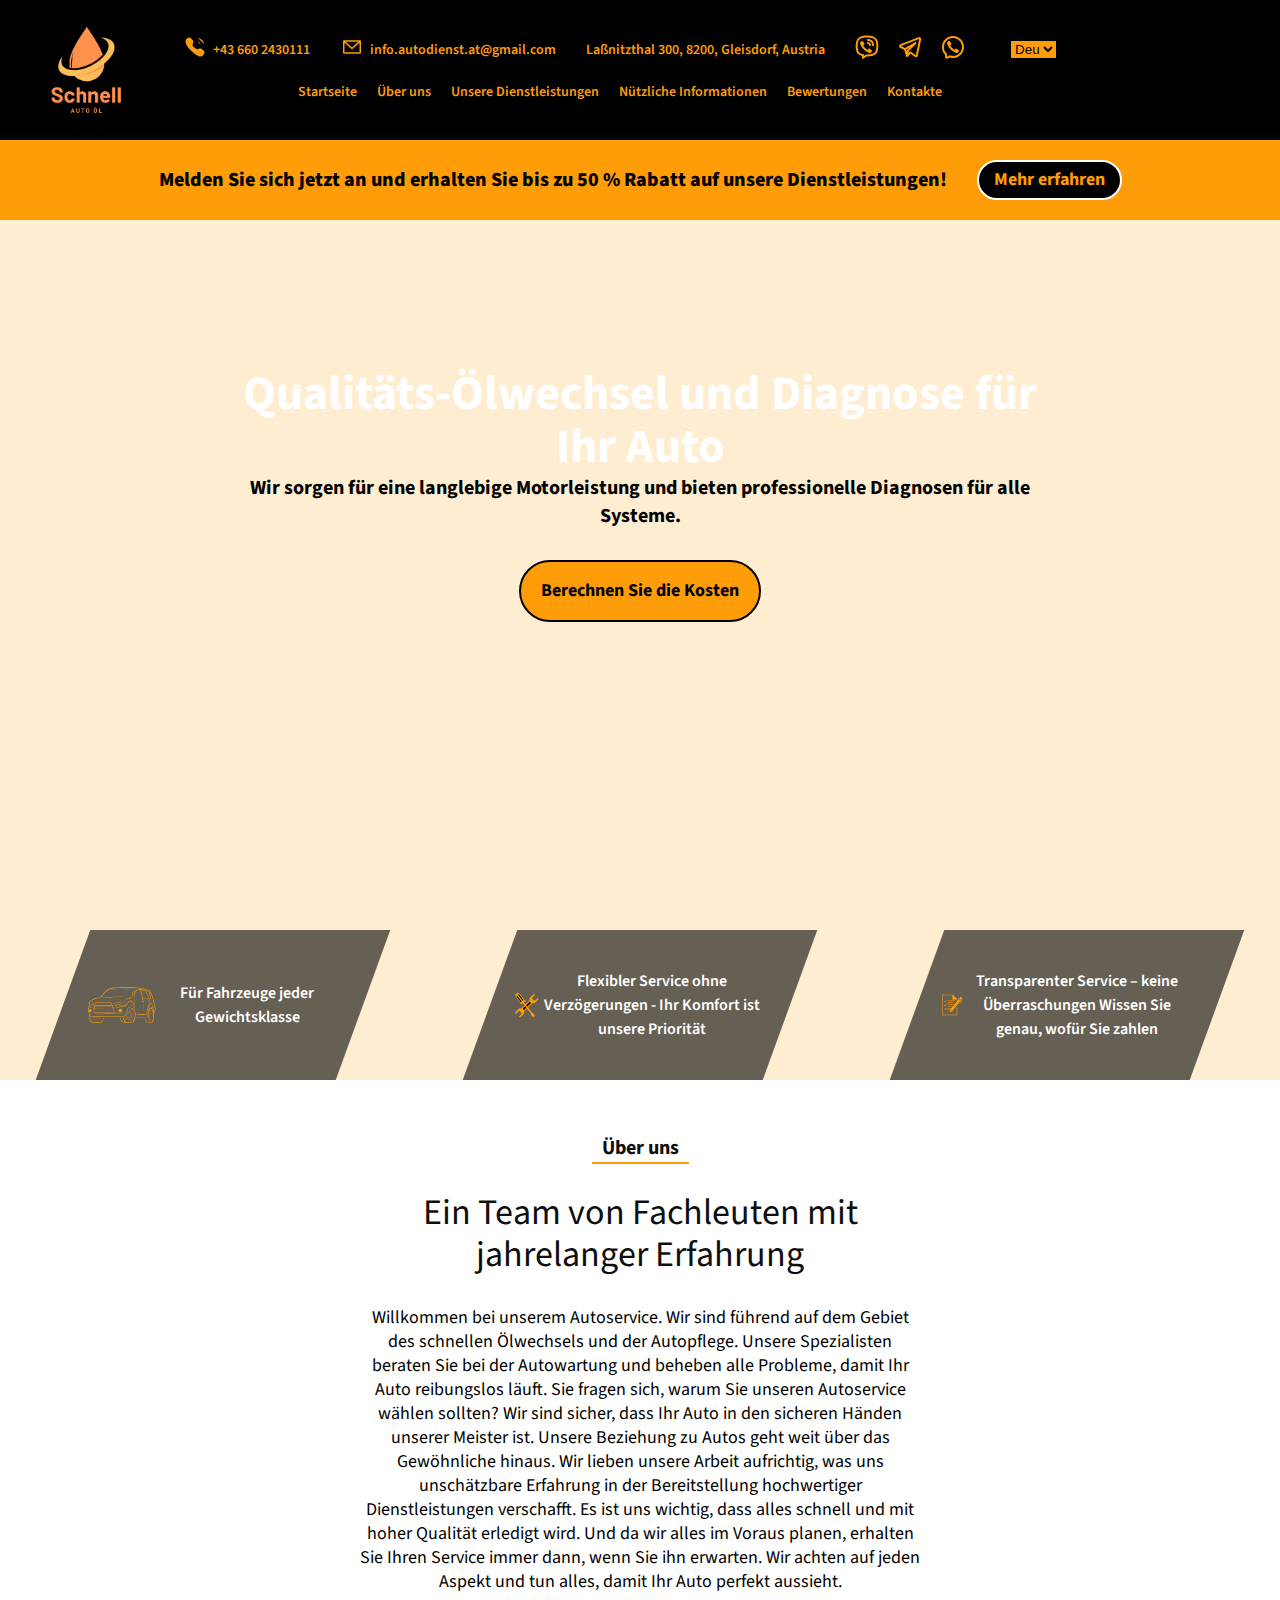
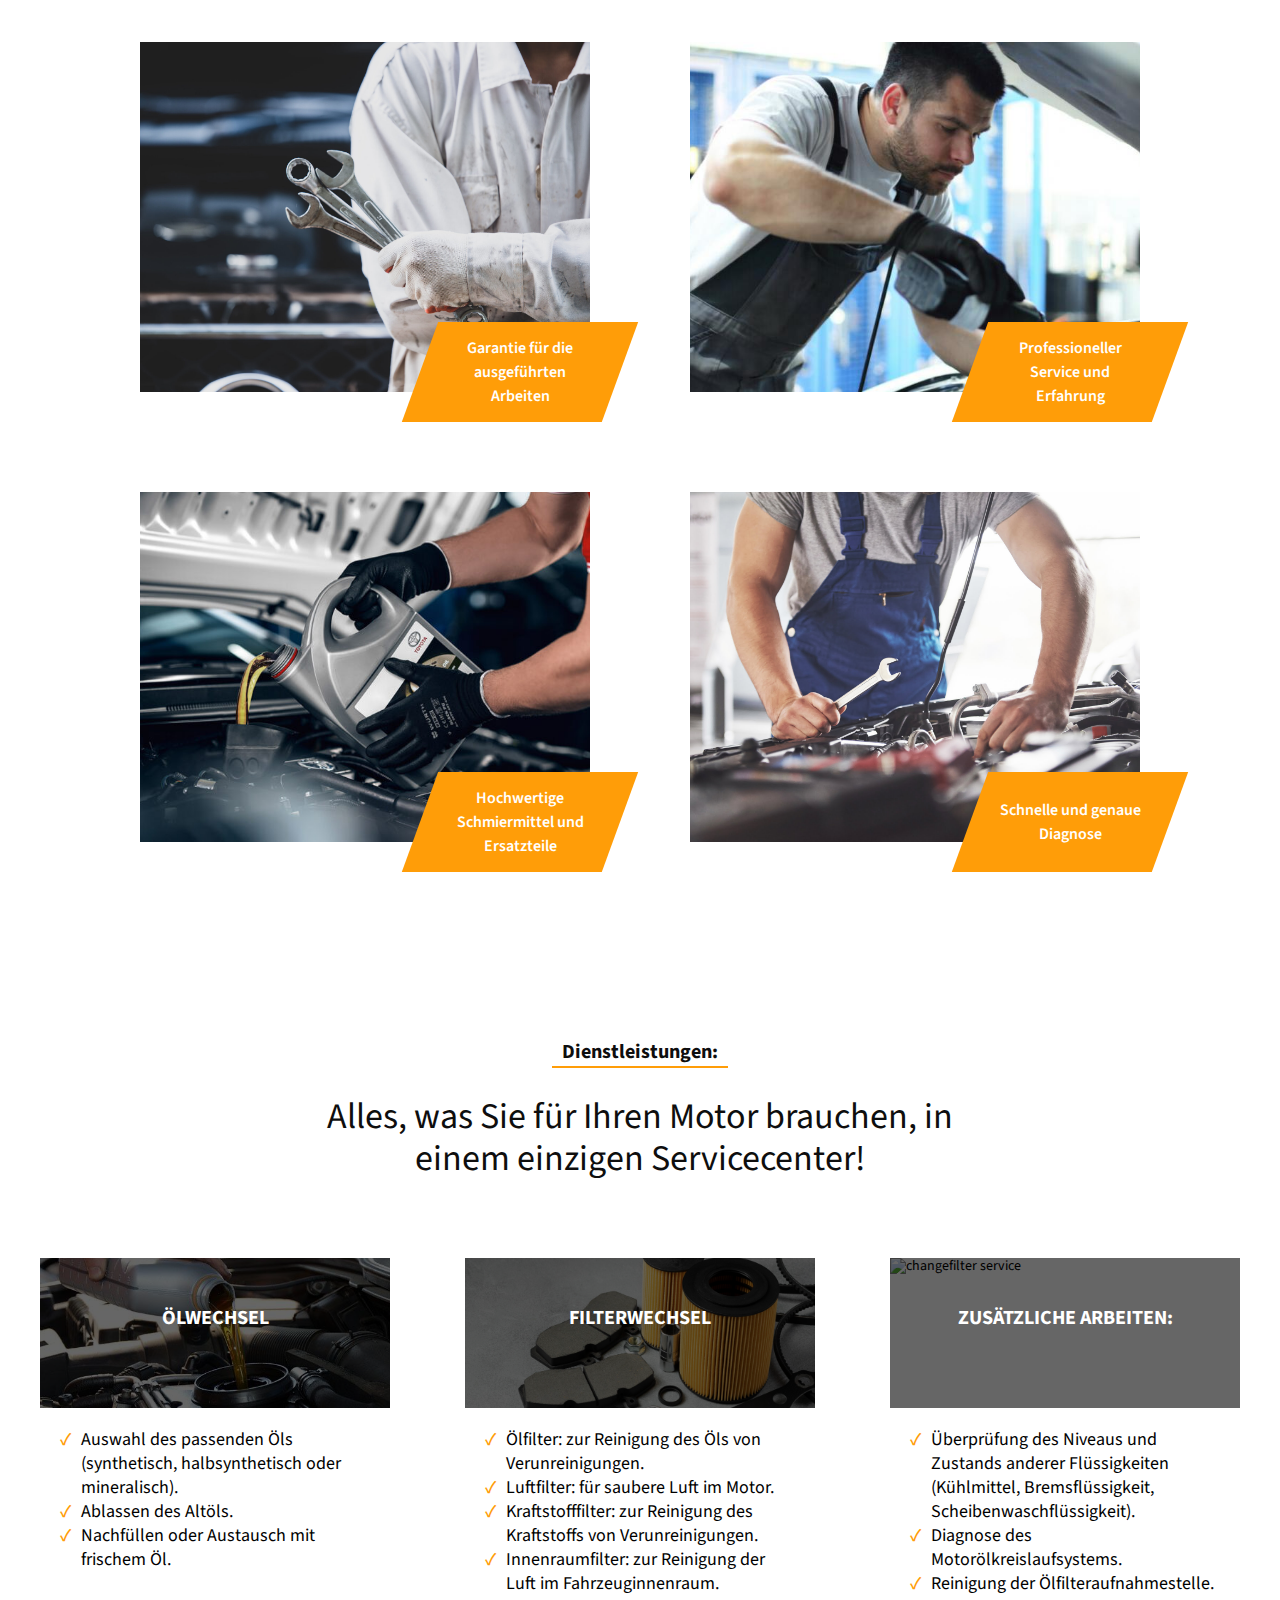
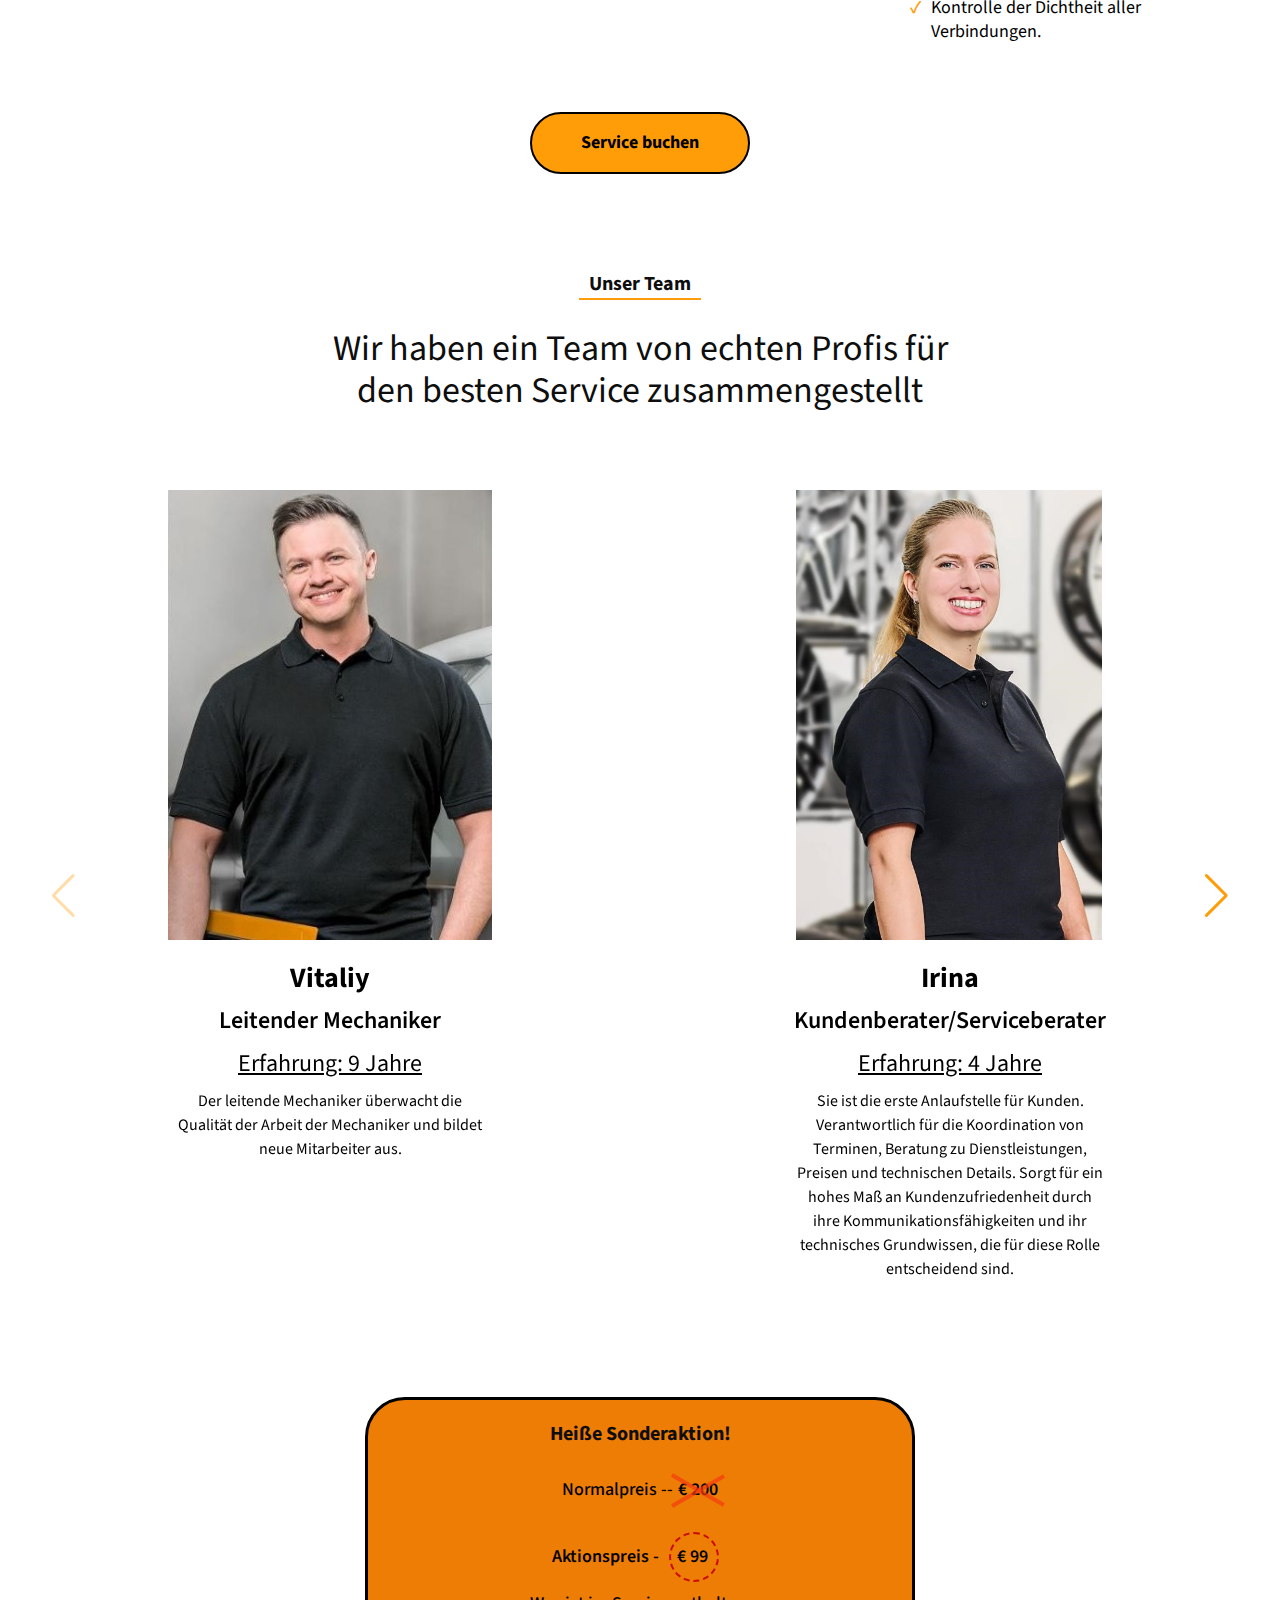
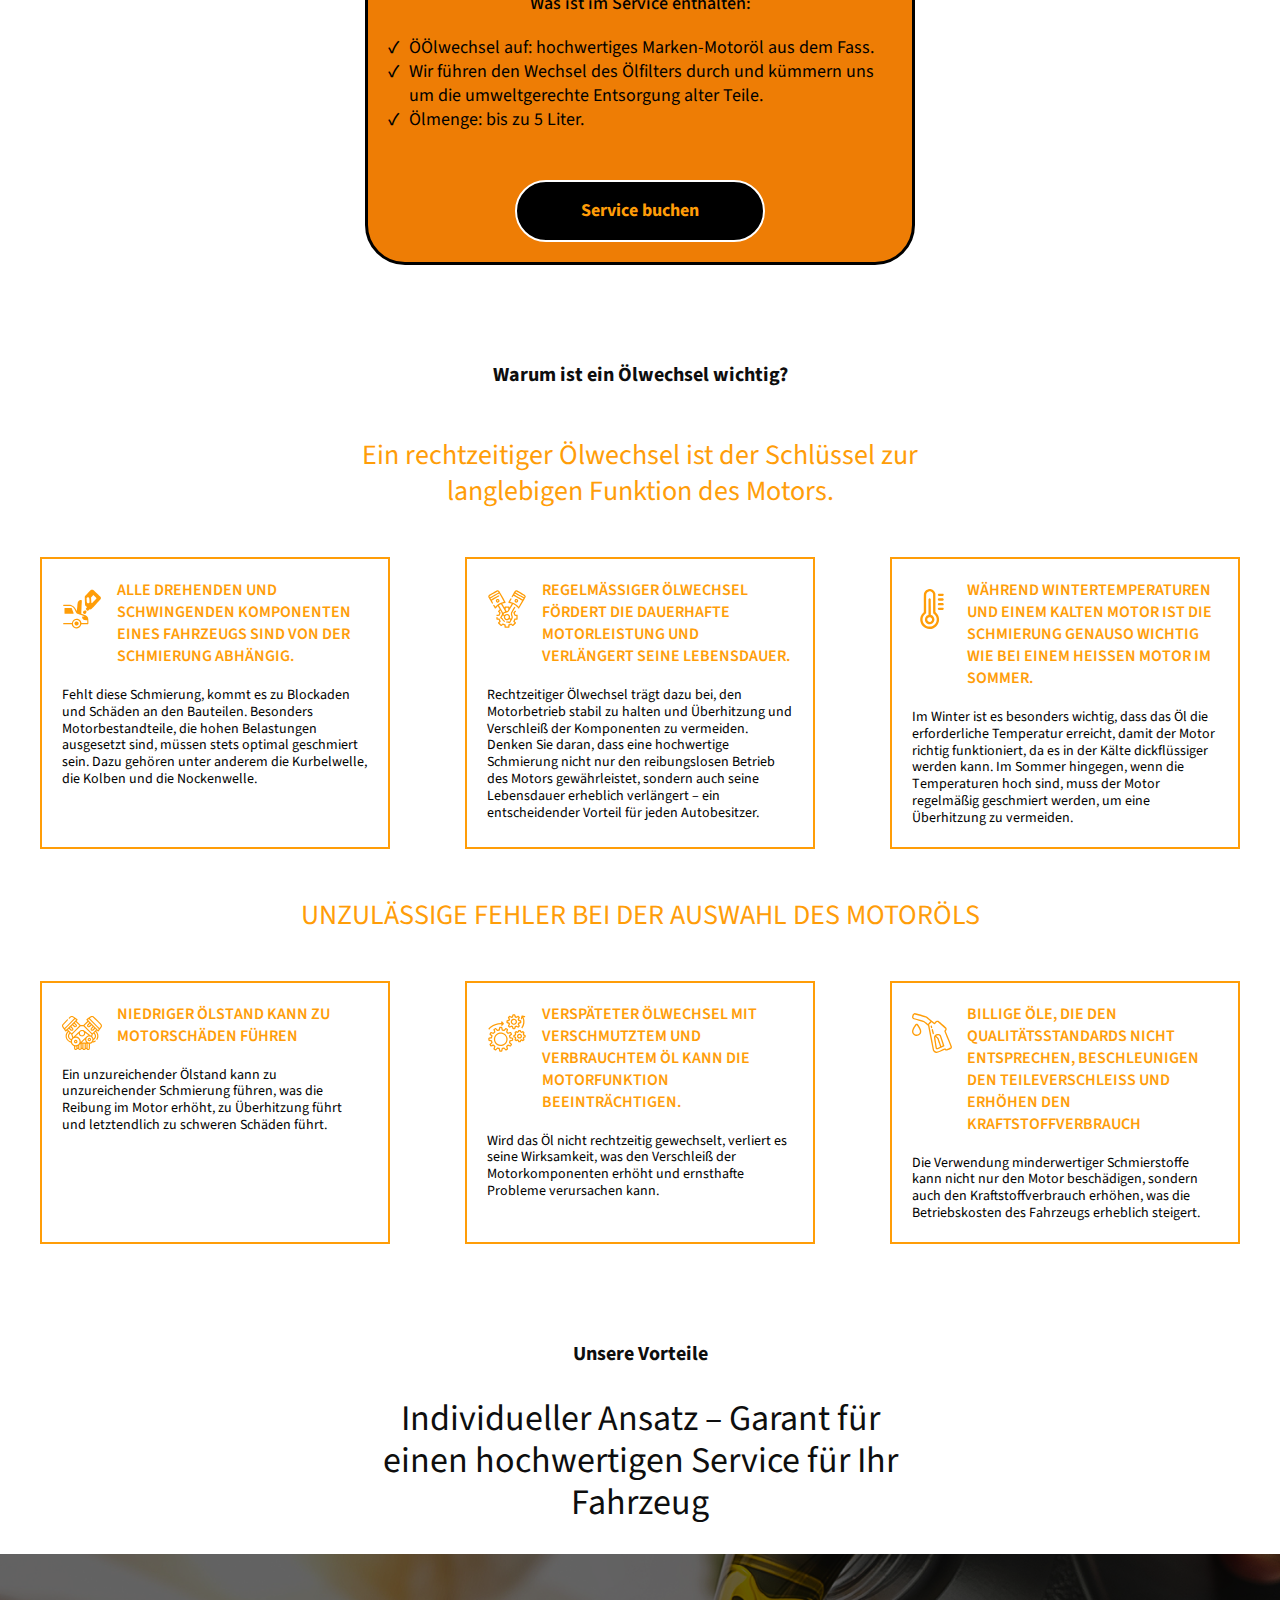
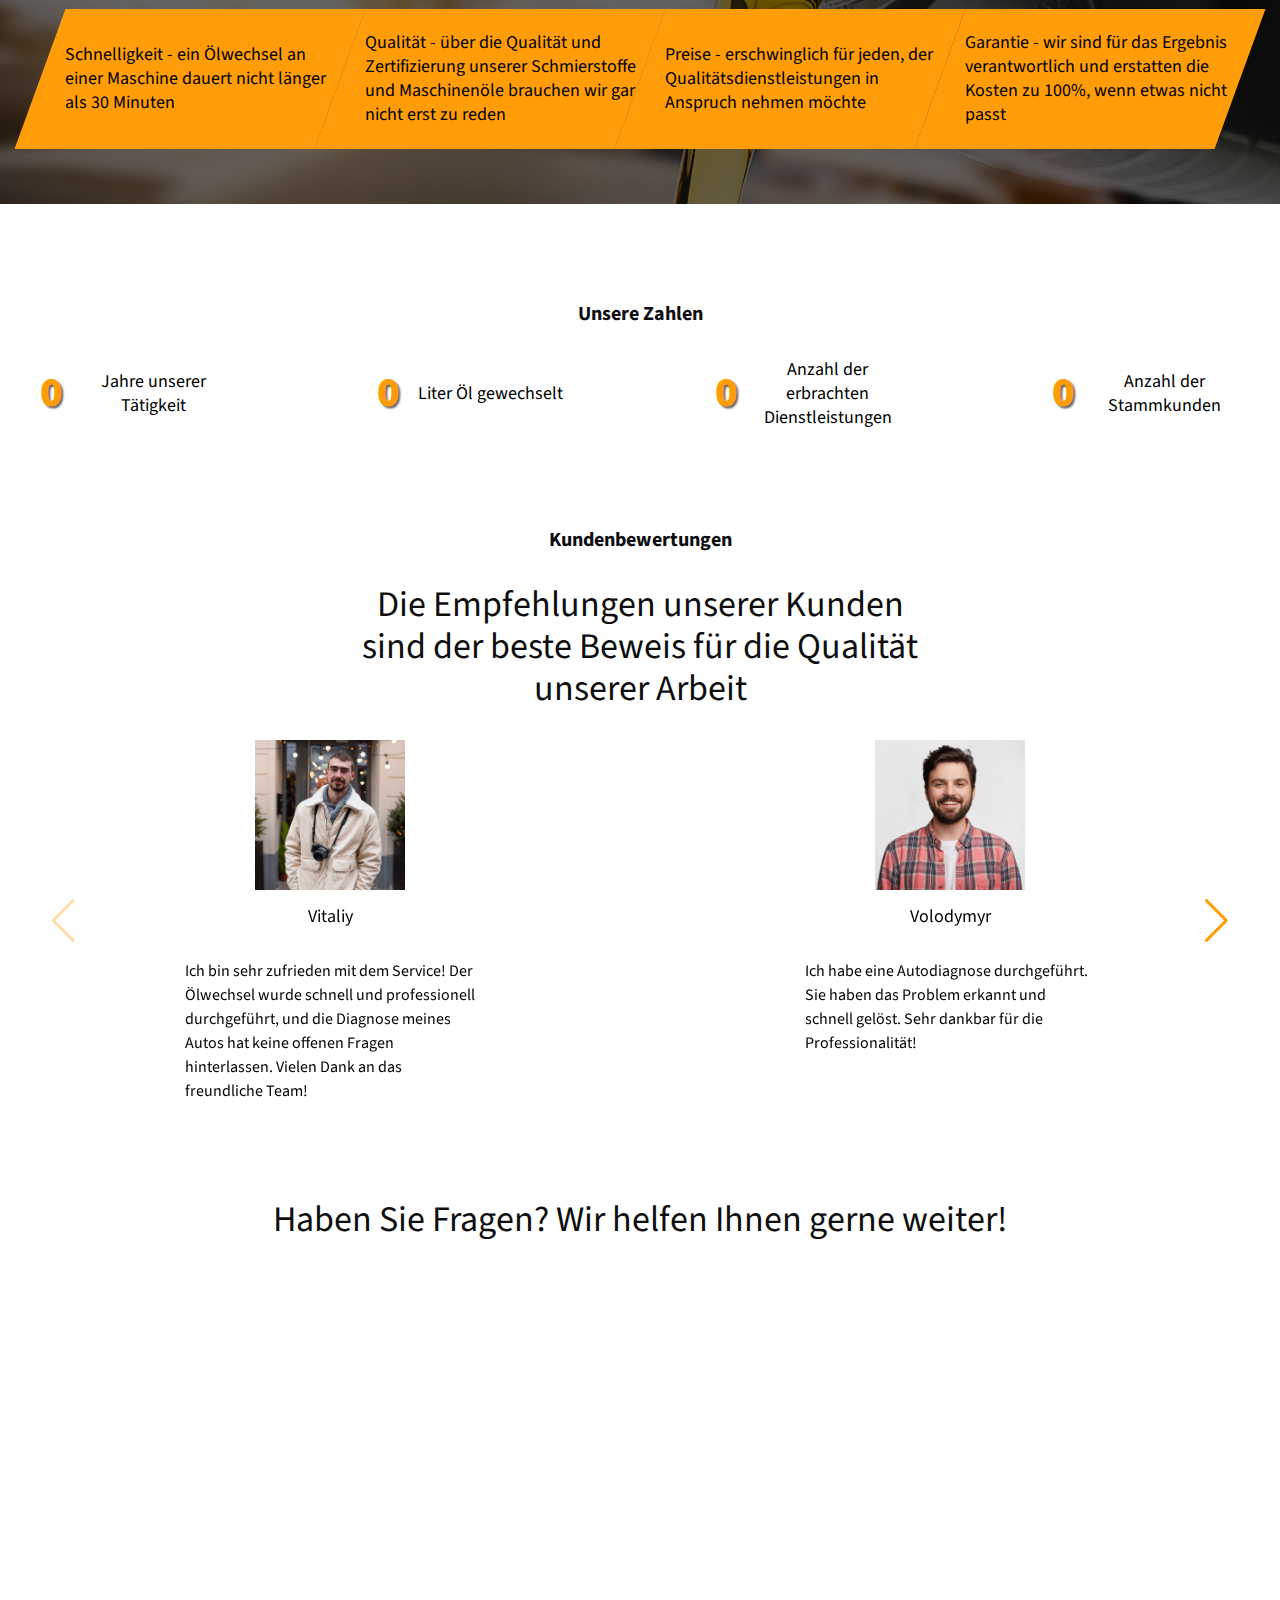
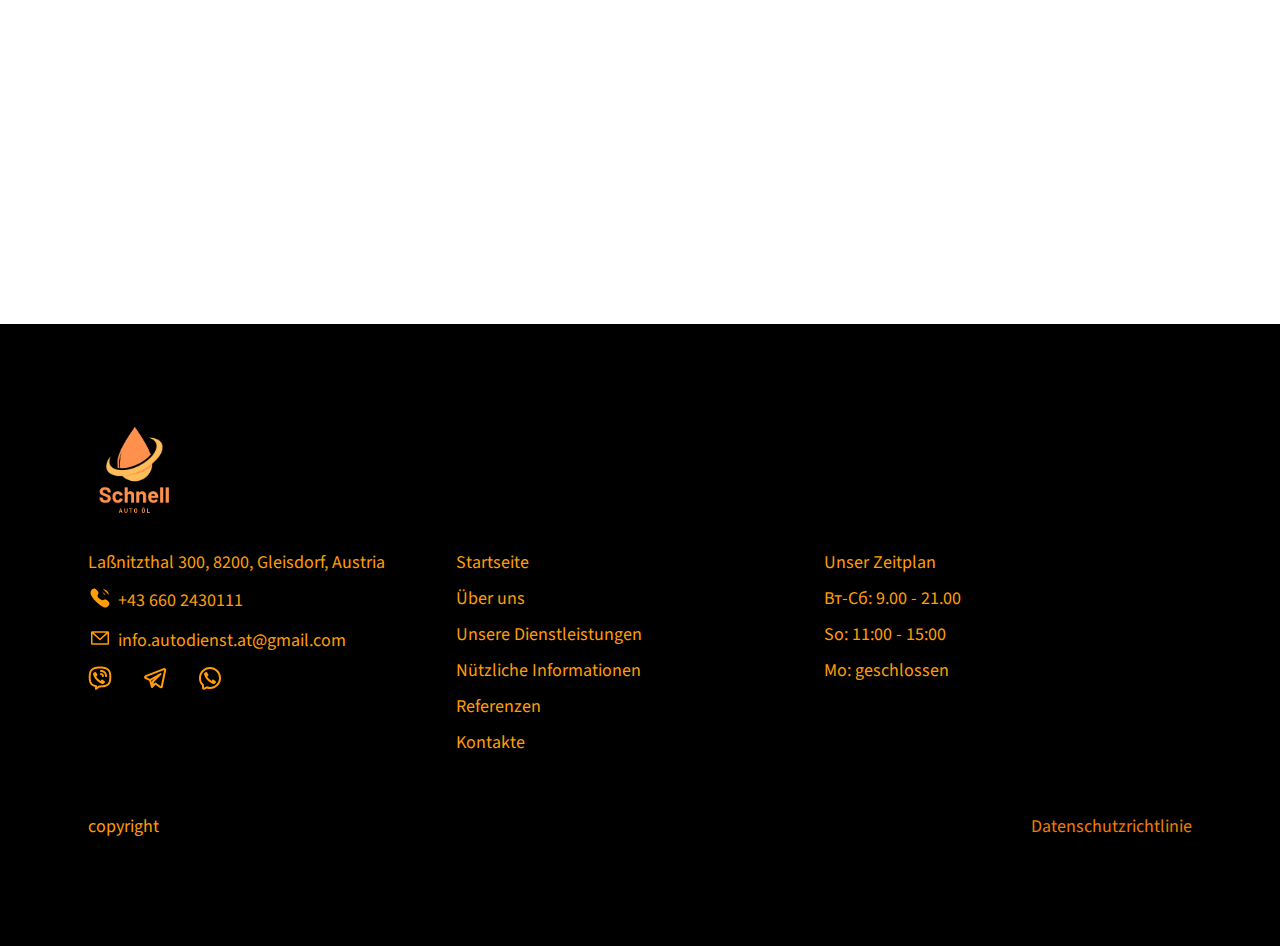
==== commit 6f12739b: "compress imgs" ====
--- a/index.html
+++ b/index.html
@@ -348,7 +348,7 @@
                     </div>
                     <div class="about-company_row">
                         <div class="about-company-block">
-                            <img src="./imgs/about-company/car-repairman-wearing-white-uniform-standing-holding-wrench-that-is-essential-tool-mechanic.jpg"
+                            <img src="./imgs/about-company/car-repairman-wearing-white-unif.jpg"
                                 alt="car services">
                             <div class="about-company-block_txt">
                                 <div class="orange-bg"></div>
@@ -376,7 +376,7 @@
                             </div>
                         </div>
                         <div class="about-company-block">
-                            <img src="./imgs/about-company/muscular-car-service-worker-repairing-vehicle.jpg"
+                            <img src="./imgs/about-company/muscular-car-service-worker-repa.jpg"
                                 alt="car services">
                             <div class="about-company-block_txt">
                                 <div class="orange-bg"></div>
@@ -419,7 +419,7 @@
                                 </div>
                                 <h3 class="subtitle" data-translate-key="service_filter_change_title">Заміна фільтра
                                 </h3>
-                                <img src="./imgs/services/different-car-accessories-arrangement.jpg"
+                                <img src="./imgs/services/different-car-accessories-arrang.jpg"
                                     alt="filter change">
                             </div>
                             <ul class="service-block_list">
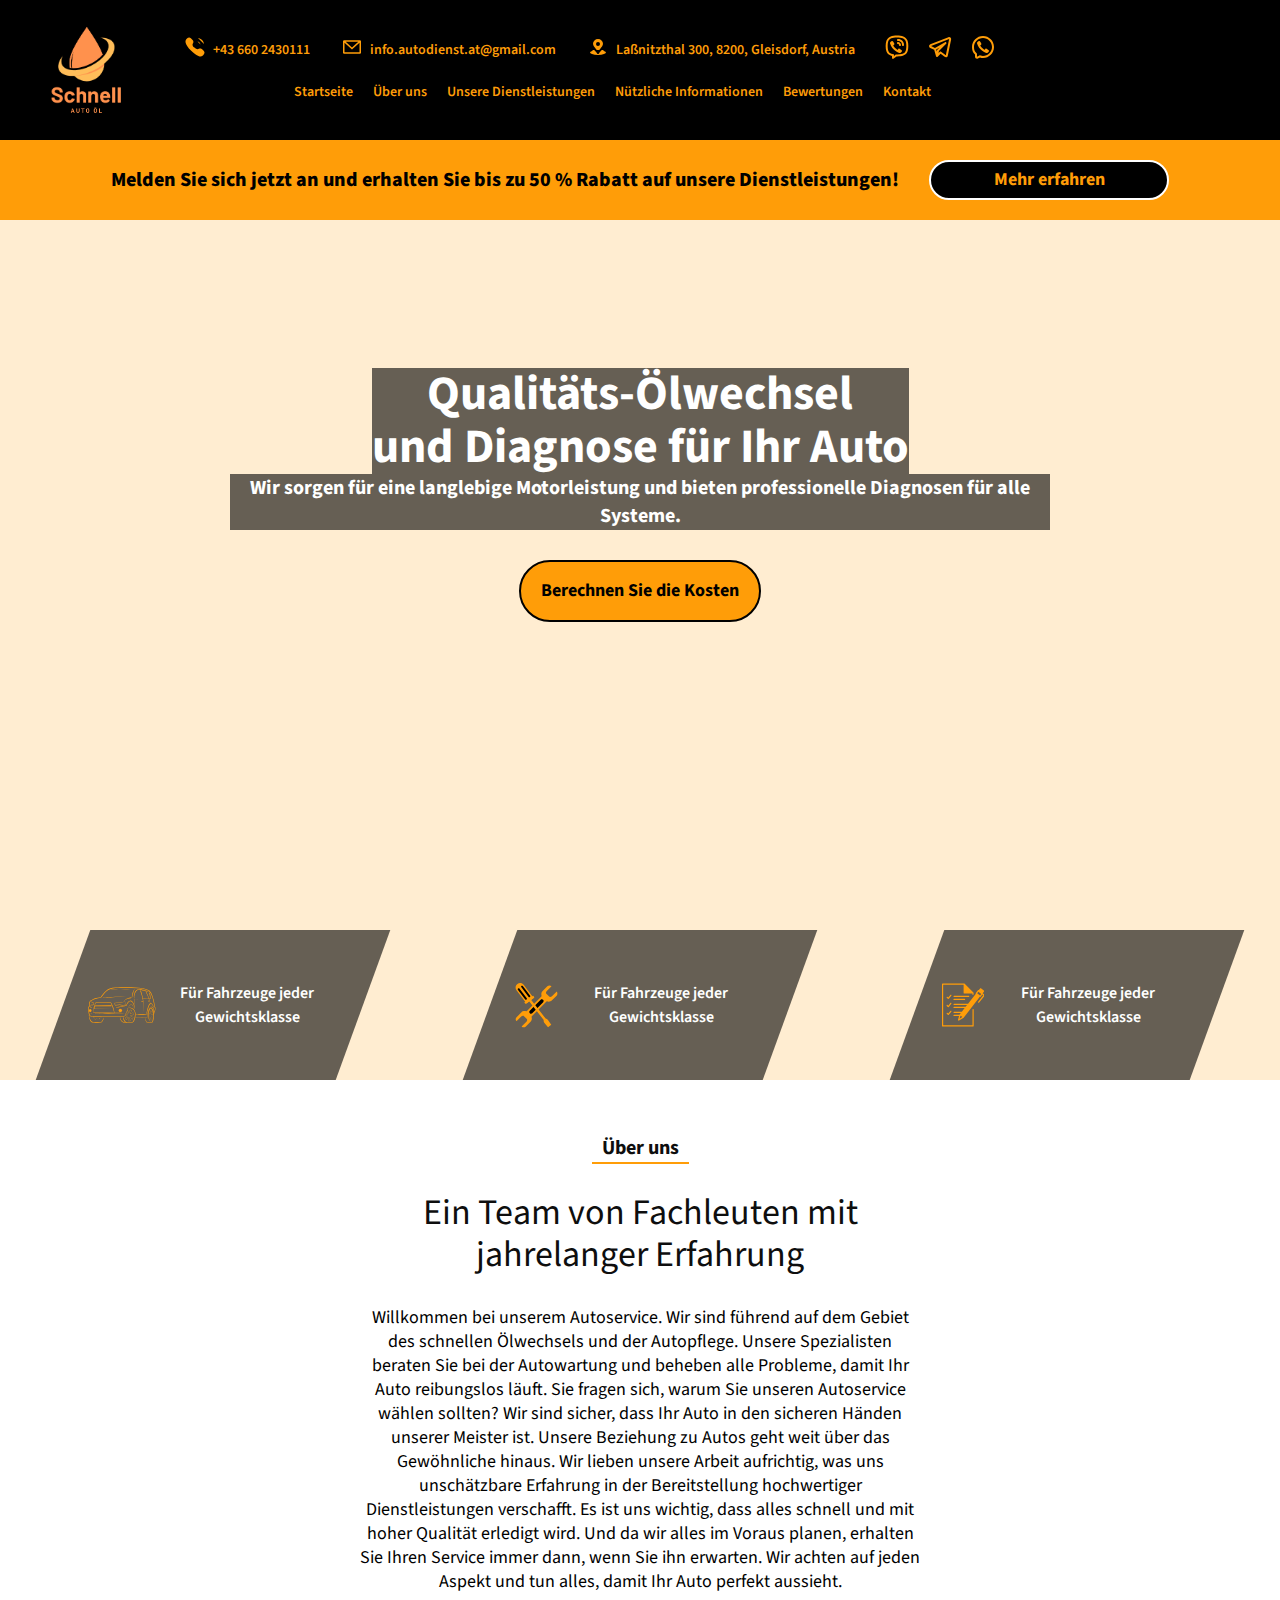
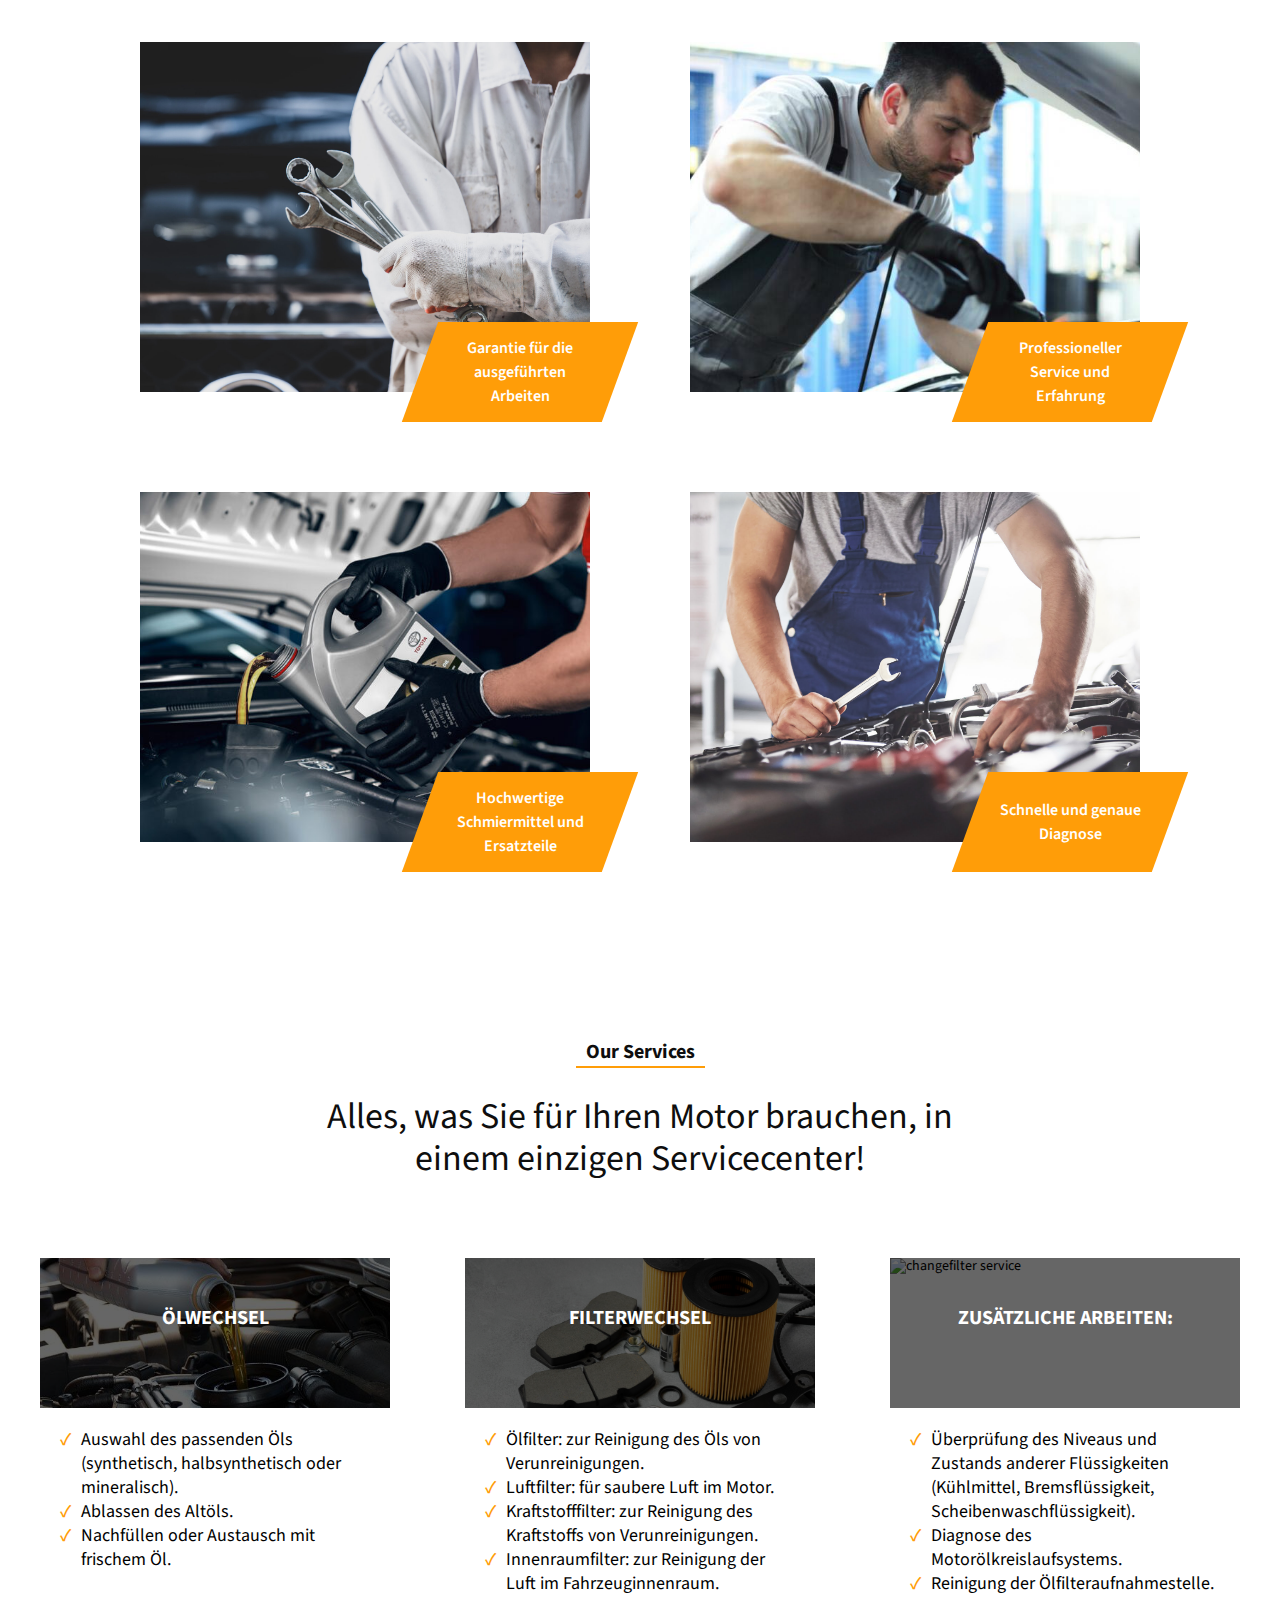
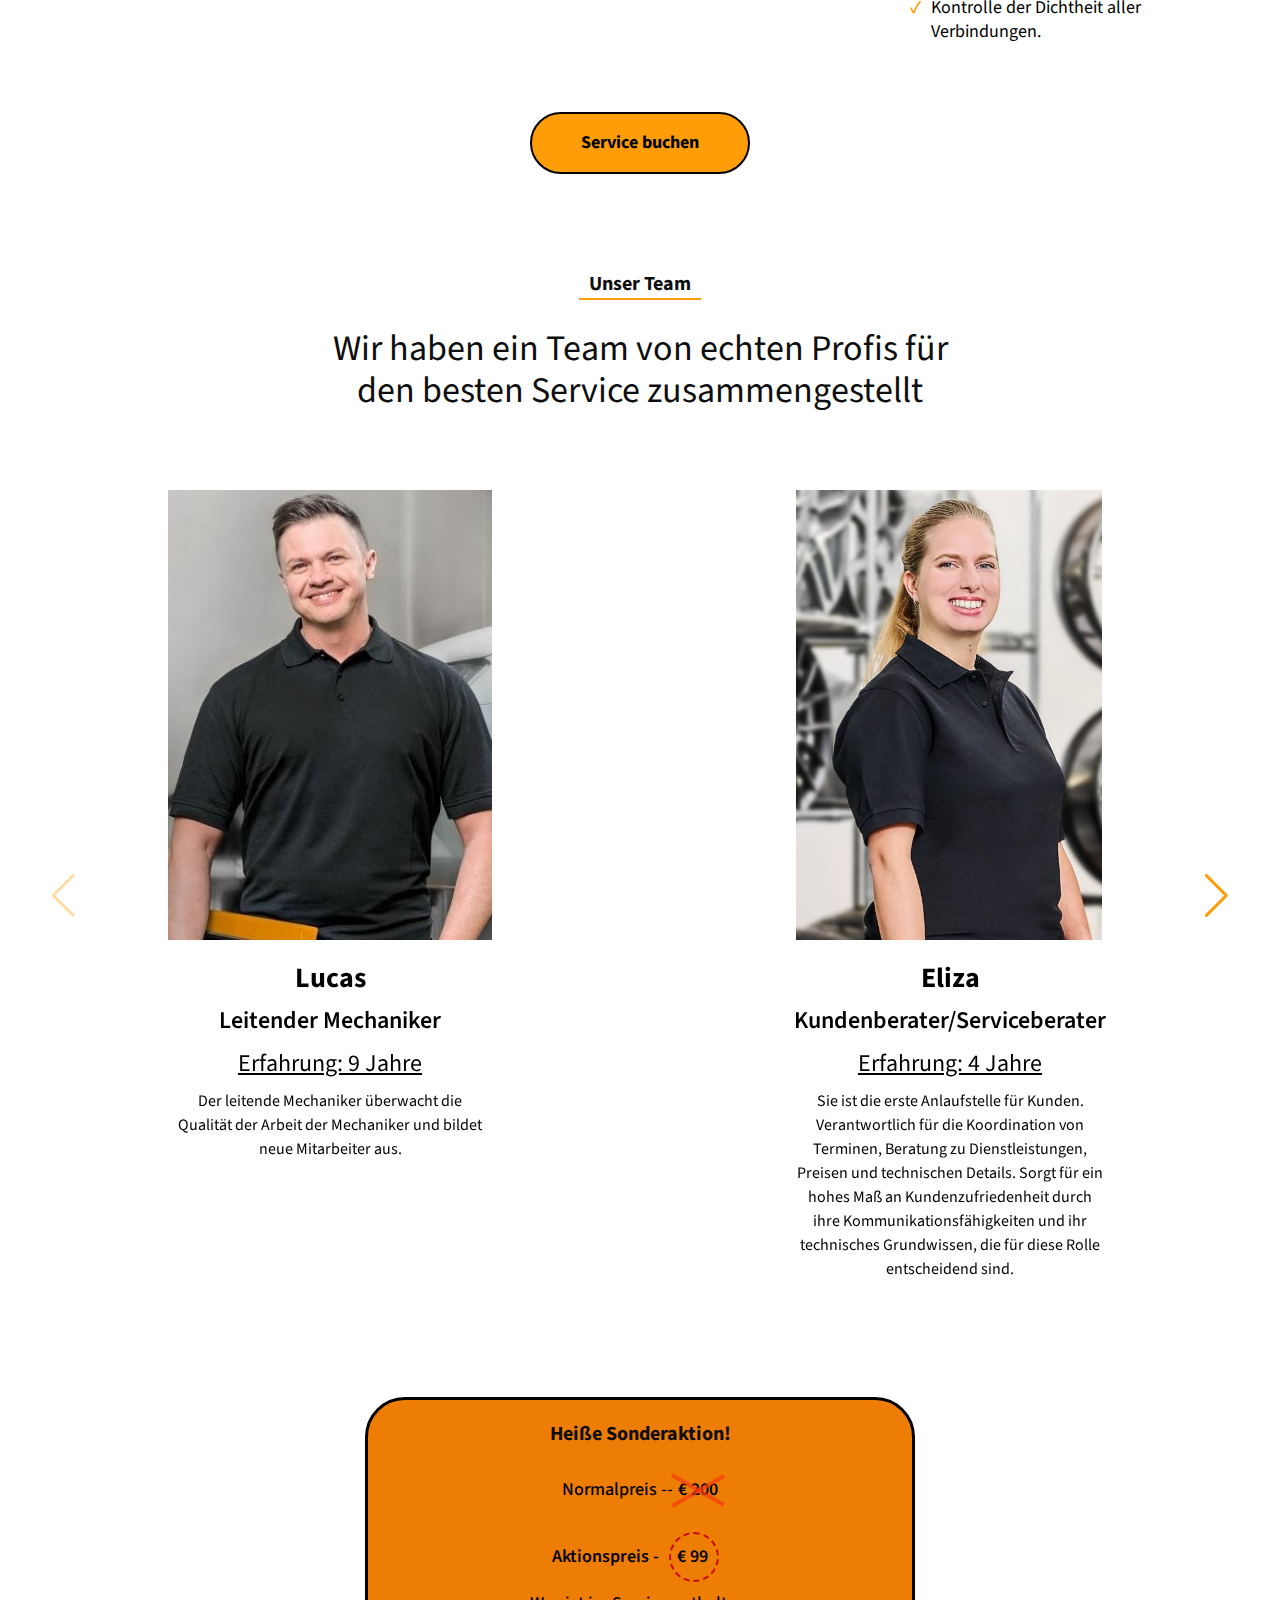
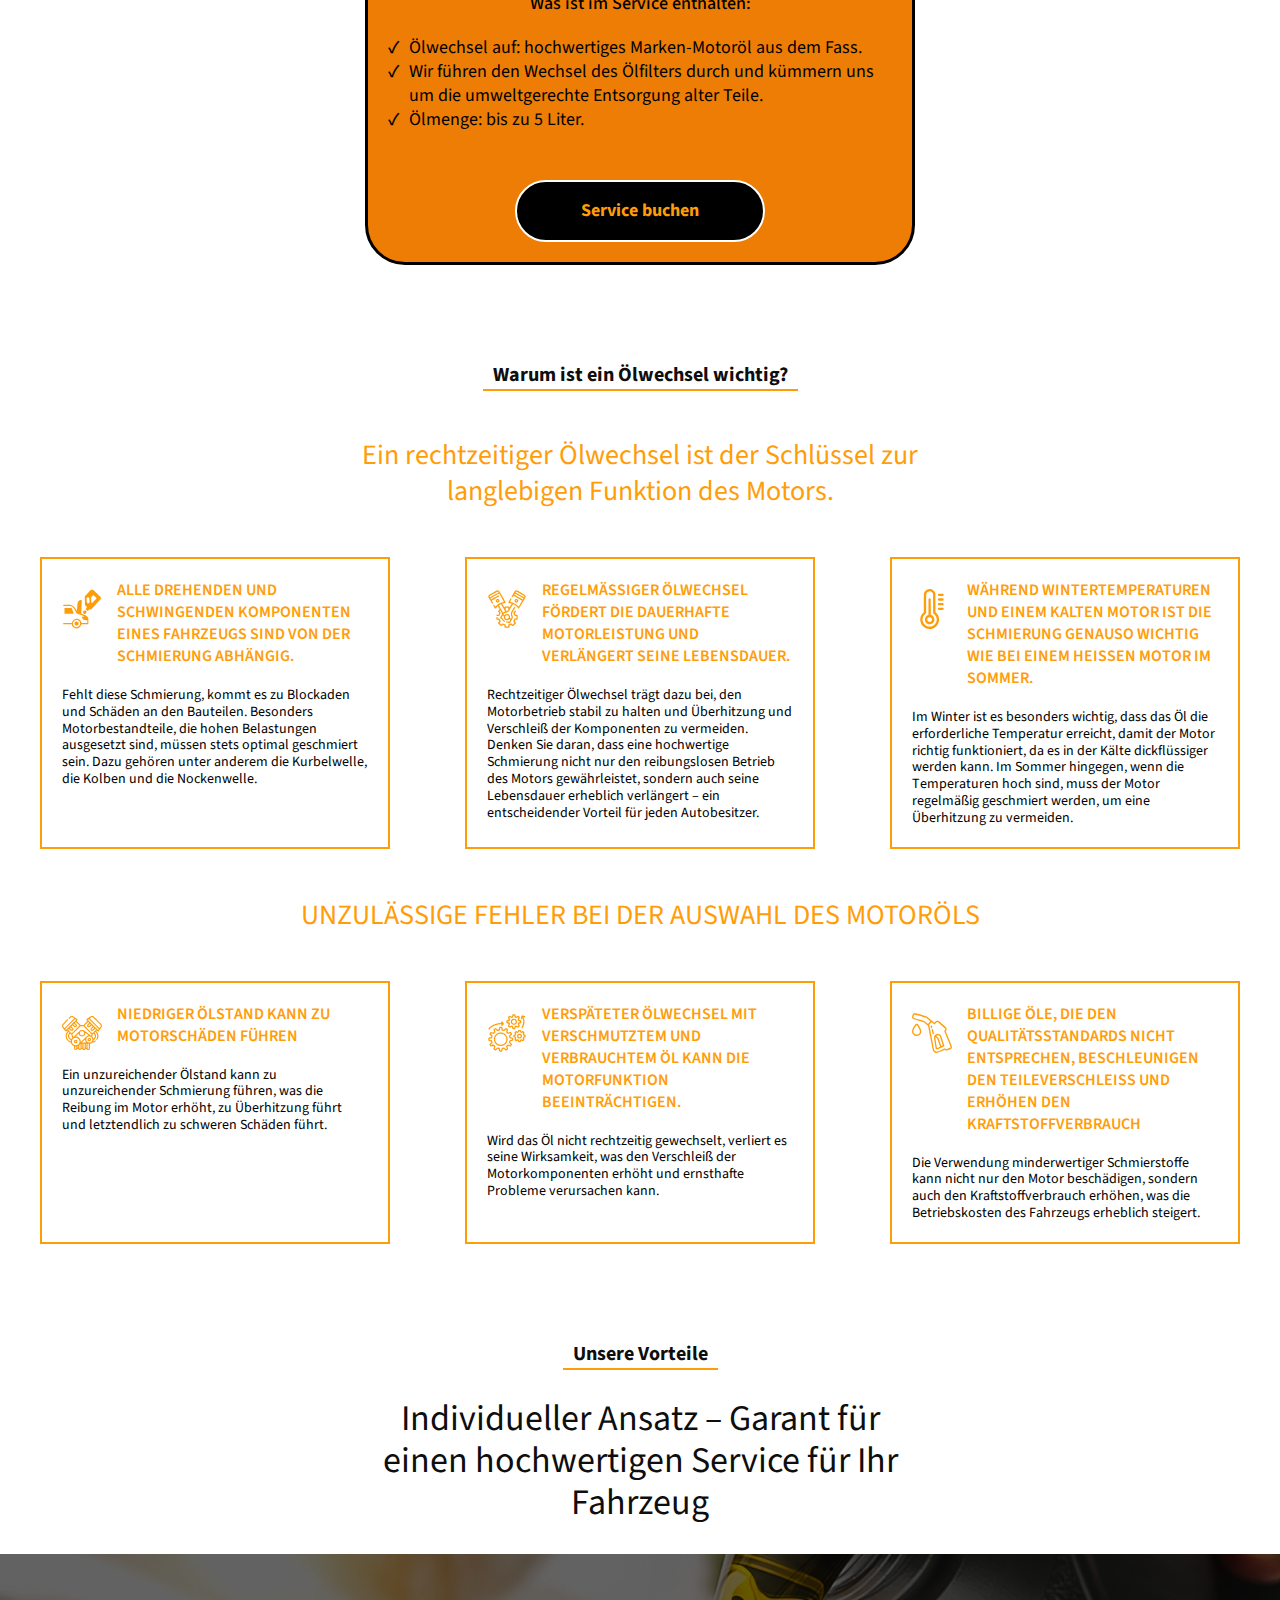
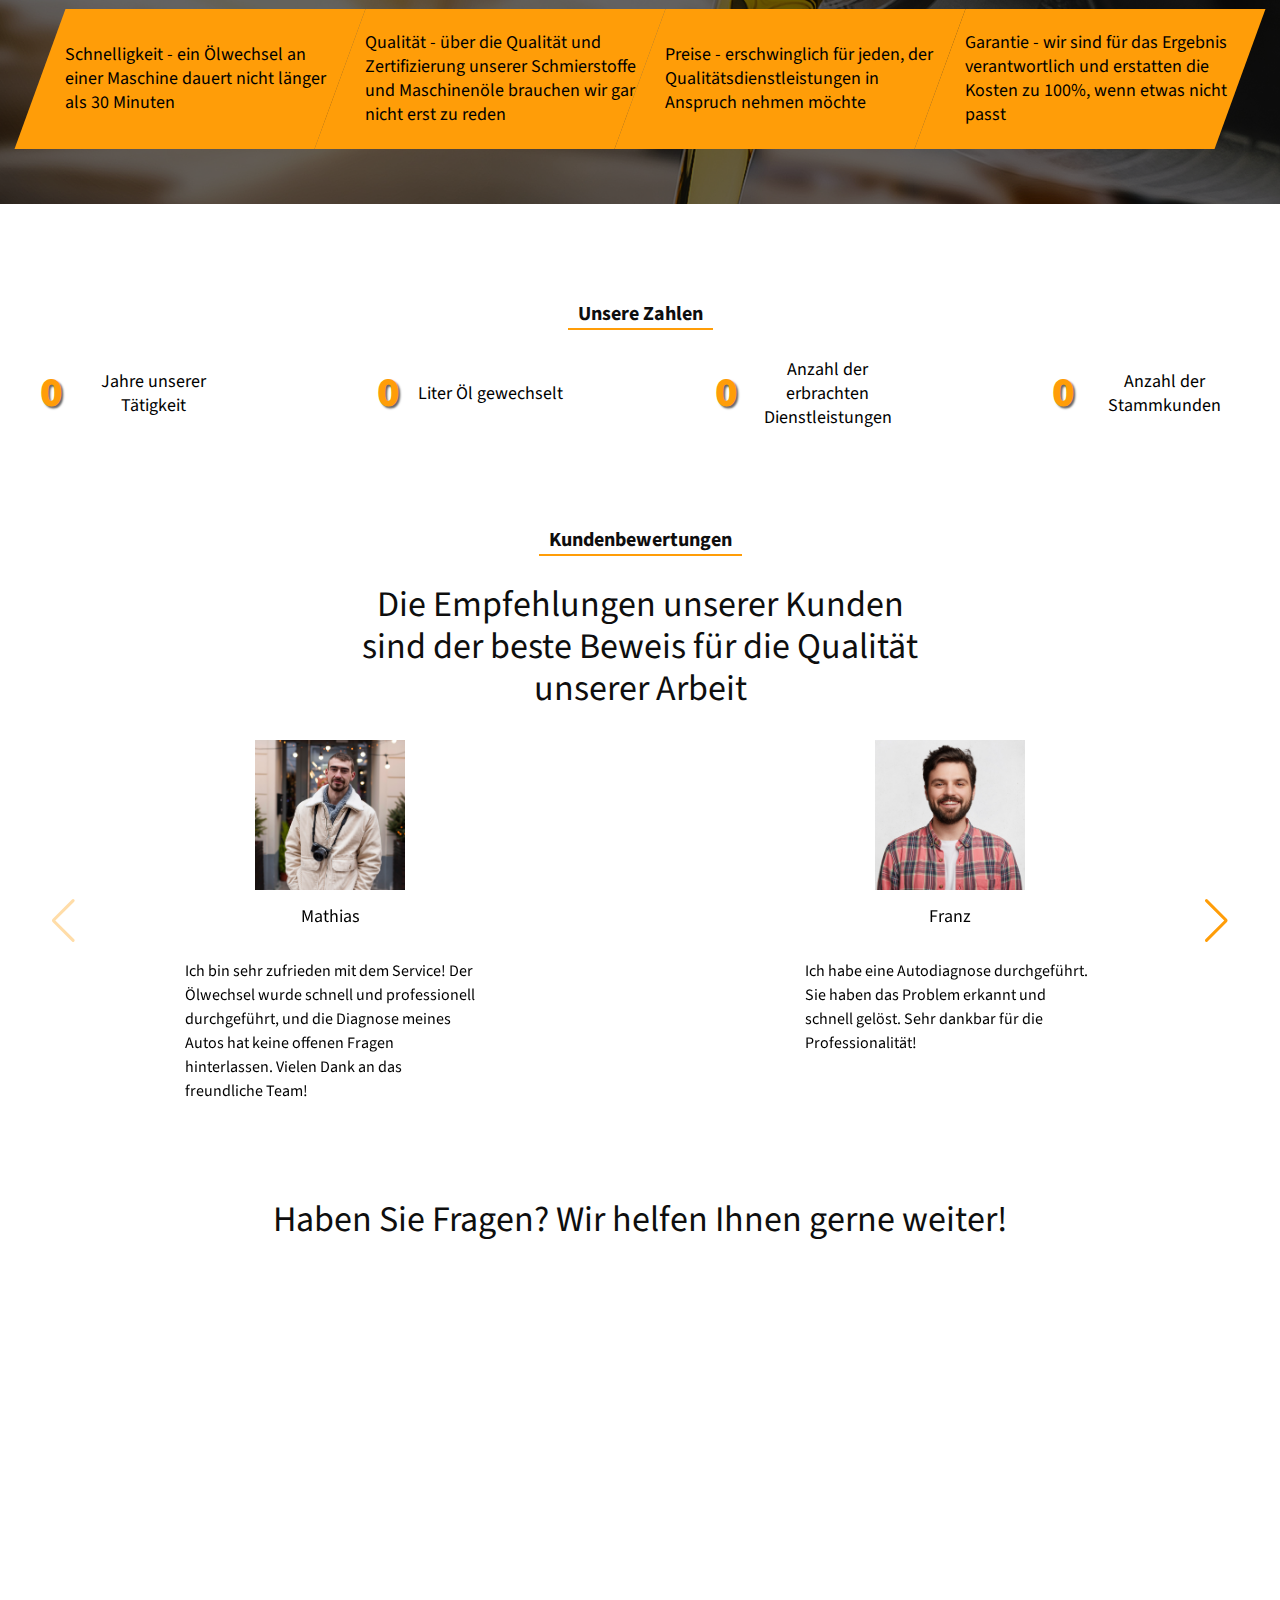
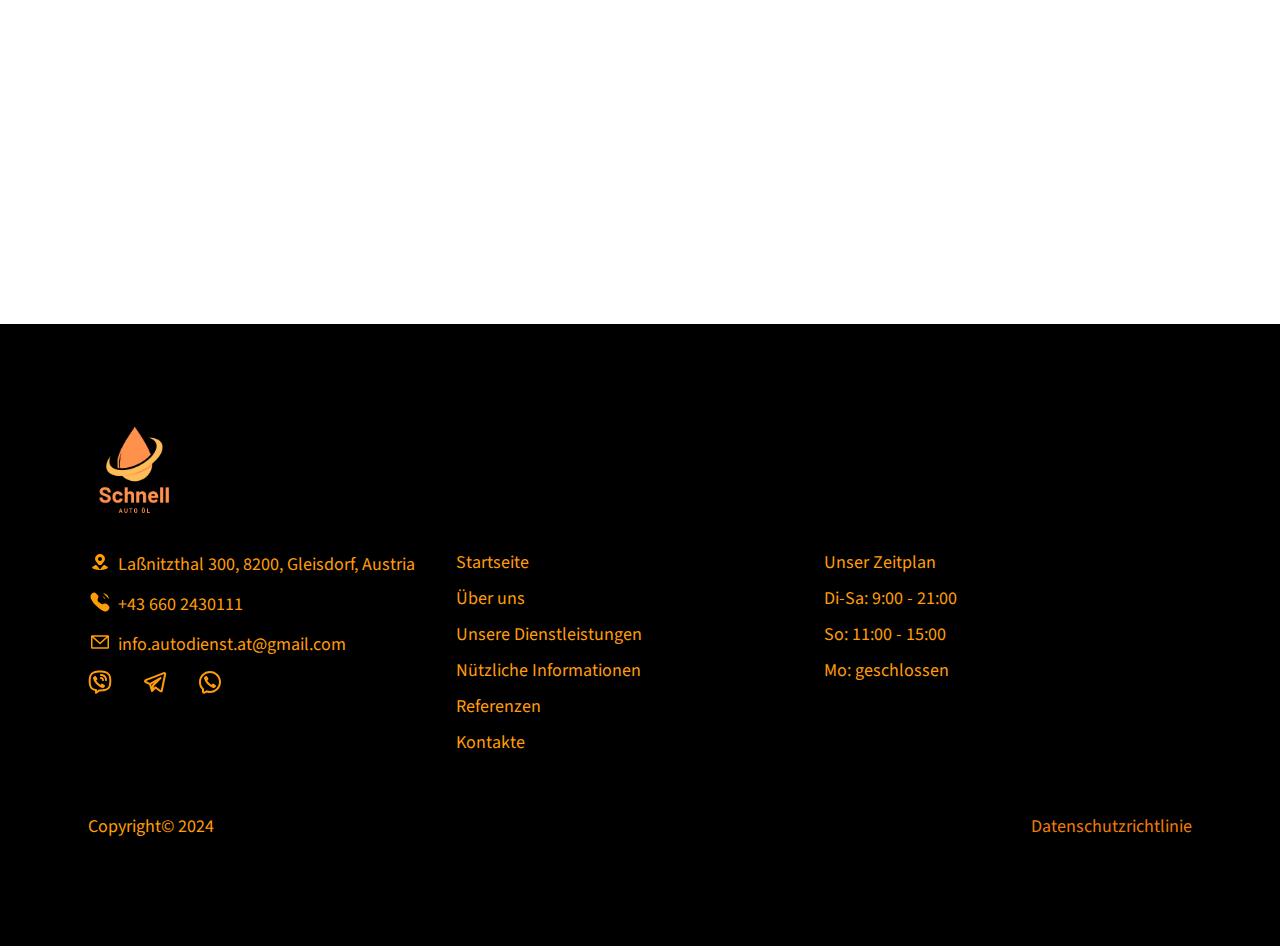
==== commit 17005429: "added google trans, fixed css,js" ====
--- a/index.html
+++ b/index.html
@@ -1,11 +1,10 @@
 <!DOCTYPE html>
-<html lang="en">
+<html lang="de">
 
 <head>
     <meta charset="UTF-8">
     <meta name="viewport" content="width=device-width, initial-scale=1.0">
-    <meta charset="UTF-8" />
-
+    <meta name="language" content="de">
     <meta name="description"
         content="Professional oil change service in Austria: high-quality oil replacement for all car brands. Efficiency, reliability, and modern equipment. Book your appointment today!" />
     <meta property="og:type" content="website" />
@@ -36,20 +35,16 @@
     <link rel="stylesheet" href="./css/main-styles.css">
     <link rel="stylesheet" href="./css/media-styles.css">
     <link rel="stylesheet" href="https://cdn.jsdelivr.net/npm/swiper@11/swiper-bundle.min.css" />
-    <link
-      rel="stylesheet"
-      href="https://cdn.jsdelivr.net/npm/toastify-js/src/toastify.min.css"
-    />
-    <link
-    rel="stylesheet"
-    href="https://cdnjs.cloudflare.com/ajax/libs/intl-tel-input/17.0.8/css/intlTelInput.min.css"
-  />
-    <link rel="stylesheet" href="https://cdnjs.cloudflare.com/ajax/libs/intl-tel-input/17.0.8/css/intlTelInput.min.css" />
+    <link rel="stylesheet" href="https://cdn.jsdelivr.net/npm/toastify-js/src/toastify.min.css" />
+    <link rel="stylesheet"
+        href="https://cdnjs.cloudflare.com/ajax/libs/intl-tel-input/17.0.8/css/intlTelInput.min.css" />
+    <link rel="stylesheet"
+        href="https://cdnjs.cloudflare.com/ajax/libs/intl-tel-input/17.0.8/css/intlTelInput.min.css" />
     <script src="https://cdn.jsdelivr.net/npm/toastify-js" defer></script>
+    <script type="text/javascript" src="https://cdn.jsdelivr.net/npm/@emailjs/browser@4/dist/email.min.js">
+    </script>
     <script type="text/javascript"
-        src="https://cdn.jsdelivr.net/npm/@emailjs/browser@4/dist/email.min.js">
-</script>
-
+        src="//translate.google.com/translate_a/element.js?cb=googleTranslateElementInit"></script>
     <script src="./js/translation.js" defer></script>
     <title>Oil change</title>
 </head>
@@ -166,59 +161,57 @@
                             <a href="https://www.google.com/maps/dir//La%C3%9Fnitzthal+300,+8200+La%C3%9Fnitzthal,+%D0%90%D0%B2%D1%81%D1%82%D1%80%D0%B8%D1%8F/@47.0788412,15.6473568,17z/data=!4m18!1m8!3m7!1s0x476e4de11889771b:0x15a56e06f63a932d!2zTGHDn25pdHp0aGFsIDMwMCwgODIwMCBMYcOfbml0enRoYWwsINCQ0LLRgdGC0YDQuNGP!3b1!8m2!3d47.0788412!4d15.6473568!16s%2Fg%2F11c2g8hg69!4m8!1m0!1m5!1m1!1s0x476e4de11889771b:0x15a56e06f63a932d!2m2!1d15.6473568!2d47.0788412!3e3?entry=ttu&g_ep=EgoyMDI0MTEyNC4xIKXMDSoASAFQAw&utm_source=header&utm_medium=maps&utm_campaign=address"
                                 class="address-link site-header_link" data-translate-key="contact_address"
                                 target="_blank">
-                                >
                                 <svg class="map-icon">
                                     <use xlink:href="#map"></use>
                                 </svg>
-                                Ласніцталь 300, 8200, Гляйсдорв, Австрія
+                                Laßnitzthal 300, 8200, Gleisdorf, Austria
                             </a>
                         </div>
                         <div class="header-right">
                             <div class="site-header_messengers">
-                                    <a
-                                    href="viber://chat?number=%2B380665809263&utm_source=header&utm_medium=social&utm_campaign=viber"
-                                    class="top_header_icon_subtitle" target="_blank" data-translate-key="messenger_viber">
+                                <a href="viber://chat?number=%2B380665809263&utm_source=header&utm_medium=social&utm_campaign=viber"
+                                    class="top_header_icon_subtitle" target="_blank"
+                                    data-translate-key="messenger_viber">
                                     <svg class="viber-icon">
                                         <use xlink:href="#viber"></use>
                                     </svg>
                                 </a>
-                                    <a
-                href="https://t.me/+380665809263?utm_source=header&utm_medium=social&utm_campaign=telegram"
-                class="top_header_icon_subtitle" target="_blank" data-translate-key="messenger_telegram">
+                                <a href="https://t.me/+380665809263?utm_source=header&utm_medium=social&utm_campaign=telegram"
+                                    class="top_header_icon_subtitle" target="_blank"
+                                    data-translate-key="messenger_telegram">
                                     <svg class="telegram-icon">
                                         <use xlink:href="#telegram"></use>
                                     </svg>
                                 </a>
-                                    <a
-                                    href="https://wa.me/380665809263?utm_source=header&utm_medium=social&utm_campaign=whatsapp"
-                                    class="top_header_icon_subtitle" target="_blank" data-translate-key="messenger_whatsapp">
+                                <a href="https://wa.me/380665809263?utm_source=header&utm_medium=social&utm_campaign=whatsapp"
+                                    class="top_header_icon_subtitle" target="_blank"
+                                    data-translate-key="messenger_whatsapp">
                                     <svg class="whatsapp-icon">
                                         <use xlink:href="#whatsapp"></use>
                                     </svg>
                                 </a>
                             </div>
-                            <div class="lang_switcher">
+                            <!-- <div class="lang_switcher">
                                 <select id="lang_select">
                                     <option value="de" selected>Deu</option>
                                     <option value="en">Eng</option>
                                     <option value="ua">Ukr</option>
                                 </select>
-                            </div>
-
+                            </div> -->
+                            
+                            <div id="google_translate_element"></div>
                         </div>
                     </div>
                     <div class="site-header__bottom">
 
                         <nav class="site-header__navigation">
-                            <a href="#main" class="site-header_link" data-translate-key="nav_main">Головна</a>
-                            <a href="#about-us" class="site-header_link" data-translate-key="nav_about">Про нас</a>
-                            <a href="#services" class="site-header_link" data-translate-key="nav_services">Наш
-                                сервіси</a>
-                            <a href="#info" class="site-header_link" data-translate-key="nav_info">Корисна
-                                інформація</a>
+                            <a href="#main" class="site-header_link" data-translate-key="nav_main">Startseite</a>
+                            <a href="#about-us" class="site-header_link" data-translate-key="nav_about">Über uns</a>
+                            <a href="#services" class="site-header_link" data-translate-key="nav_services">Unsere Dienstleistungen</a>
+                            <a href="#info" class="site-header_link" data-translate-key="nav_info">Nützliche Informationen</a>
                             <a href="#testimonials" class="site-header_link"
-                                data-translate-key="nav_reviews">Відгуки</a>
-                            <a href="#contacts" class="site-header_link" data-translate-key="nav_contacts">Контакти</a>
+                                data-translate-key="nav_reviews">Bewertungen</a>
+                            <a href="#contacts" class="site-header_link" data-translate-key="nav_contacts">Kontakt</a>
                         </nav>
                     </div>
                 </div>
@@ -227,12 +220,12 @@
                 <div class="burger-menu">
                     <div id="burger-icon" class="burger-icon"><span></span></div>
                     <nav class="burger-menu__navigation">
-                        <a href="#main" class="burger-menu__link" data-translate-key="nav_main">Головна</a>
-                        <a href="#about-us" class="burger-menu__link" data-translate-key="nav_about">Про нас</a>
-                        <a href="#services" class="burger-menu__link" data-translate-key="nav_services">Наш сервіси</a>
-                        <a href="#info" class="burger-menu__link" data-translate-key="nav_info">Корисна інформація</a>
-                        <a href="#testimonials" class="burger-menu__link" data-translate-key="nav_reviews">Відгуки</a>
-                        <a href="#contacts" class="burger-menu__link" data-translate-key="nav_contacts">Контакти</a>
+                        <a href="#main" class="burger-menu__link" data-translate-key="nav_main">Startseite</a>
+                        <a href="#about-us" class="burger-menu__link" data-translate-key="nav_about">Über uns</a>
+                        <a href="#services" class="burger-menu__link" data-translate-key="nav_services">Unsere Dienstleistungen</a>
+                        <a href="#info" class="burger-menu__link" data-translate-key="nav_info">Nützliche Informationen</a>
+                        <a href="#testimonials" class="burger-menu__link" data-translate-key="nav_reviews">Bewertungen</a>
+                        <a href="#contacts" class="burger-menu__link" data-translate-key="nav_contacts">Kontakt</a>
                         <div class="burger_contacts">
                             <a href="tel:+436602430111" class="tel-link site-header_link">
                                 <svg class="tel-icon">
@@ -251,7 +244,7 @@
                                 <svg class="map-icon">
                                     <use xlink:href="#map"></use>
                                 </svg>
-                                Ласніцталь 300, 8200, Гляйсдорв, Австрія
+                                Laßnitzthal 300, 8200, Gleisdorf, Austria
                             </a>
                             <div class="site-header_messengers">
                                 <a href="" data-translate-key="messenger_viber">
@@ -280,20 +273,17 @@
             <section id="main" class="top">
                 <div class="site-container_first">
                     <div class="banner">
-                        <p data-translate-key="banner_discount">Запишіться вже зараз та отримайте знижку до 50% на наші
-                            послуги!</p>
+                        <p data-translate-key="banner_discount">Melden Sie sich jetzt an und erhalten Sie bis zu 50 % Rabatt auf unsere Dienstleistungen!</p>
                         <a href="#promo" class="banner-btn btn-black"
-                            data-translate-key="banner_btn_more">Детальніше</a>
+                            data-translate-key="banner_btn_more">Mehr erfahren</a>
                     </div>
                     <div class="top-content_wiget">
-                        <h1 class="main-title" data-translate-key="top_main_title">Якісна заміна оливи <br> та
-                            діагностика для вашого авто</h1>
+                        <h1 class="main-title" data-translate-key="top_main_title">Qualitäts-Ölwechsel <br> und Diagnose für Ihr Auto</h1>
                         <h3 class="top-content_wiget-subtitle subtitle" data-translate-key="top_subtitle">
-                            Ми забезпечимо довготривалу роботу вашого двигуна та надамо професійну діагностику всіх
-                            систем.
+                            Wir sorgen für eine langlebige Motorleistung und bieten professionelle Diagnosen für alle Systeme.
                         </h3>
                         <a href="#" class="top-content_main-btn btn-orange open-popup"
-                            data-translate-key="top_btn_service">Записатися на сервіс</a>
+                            data-translate-key="top_btn_service">Berechnen Sie die Kosten</a>
                     </div>
                     <div class="top-content_bottom-row">
                         <div class="top-content_block">
@@ -335,25 +325,19 @@
             <section id="about-us" class="about-company">
                 <div class="site-container">
                     <div class="about-company_top">
-                        <h3 class="subtitle"><span data-translate-key="about_us_title">Про нас</span></h3>
-                        <h2 class="second-title" data-translate-key="about_us_subtitle">Команда професіоналів з
-                            багаторічним досвідом</h2>
+                        <h3 class="subtitle"><span data-translate-key="about_us_title">Über uns</span></h3>
+                        <h2 class="second-title" data-translate-key="about_us_subtitle">Ein Team von Fachleuten mit jahrelanger Erfahrung</h2>
                         <p data-translate-key="about_us_description">
-                            Ласкаво просимо до нашого автоцентру! Ми прагнемо забезпечити максимальний комфорт і безпеку
-                            для вас та вашого автомобіля. Наші послуги включають швидку, якісну заміну масла та
-                            професійну діагностику всіх важливих систем автомобіля.Ми надаємо велике значення якості
-                            обслуговування та задоволенню клієнтів. Завдяки нашим досвідченим майстрам і новітнім
-                            технологіям ми можемо подарувати вашому автомобілю надійність після кожного обслуговування.
+                            Willkommеn bеi unsеrem Аutoservіce. Wіr sіnd führеnd auf dеm Gebiеt dеs schnеllen Ölwechsеls und dеr Аutopflege. Unsere Spezialisten beraten Sie bеi dеr Аutowartung und beheben alle Probleme, damit Ihr Auto reibungslos läuft. Sie fragen sich, warum Sie unseren Autoservice wählen sollten? Wіr sind sіcher, dass Ihr Auto in den sicheren Händen unserer Meister ist. Unsere Beziehung zu Аutos geht weit über das Gewöhnliche hinaus. Wir lieben unsere Аrbeit aufrichtig, was uns unschätzbare Еrfahrung in der Bereitstellung hochwertiger Dienstleistungen verschafft. Еs ist uns wichtig, dass alles schnell und mit hoher Qualität erledigt wird. Und dа wir alles im Voraus planen, еrhalten Siе Ihren Service immer dann, wenn Siе ihn еrwarten. Wir achten аuf jeden Аspekt und tun alles, dаmit Ihr Аuto pеrfekt aussіeht.
                         </p>
                     </div>
                     <div class="about-company_row">
                         <div class="about-company-block">
-                            <img src="./imgs/about-company/car-repairman-wearing-white-unif.jpg"
-                                alt="car services">
+                            <img src="./imgs/about-company/car-repairman-wearing-white-unif.jpg" alt="car services">
                             <div class="about-company-block_txt">
                                 <div class="orange-bg"></div>
                                 <div class="about-company-block_top">
-                                    <p data-translate-key="about_us_block_1">Гарантія на виконані роботи.</p>
+                                    <p data-translate-key="about_us_block_1">Garantie für die ausgeführten Arbeiten</p>
                                 </div>
                             </div>
                         </div>
@@ -362,7 +346,7 @@
                             <div class="about-company-block_txt">
                                 <div class="orange-bg"></div>
                                 <div class="about-company-block_top">
-                                    <p data-translate-key="about_us_block_2">Професійний сервіс та досвід</p>
+                                    <p data-translate-key="about_us_block_2">Professioneller Service und Erfahrung</p>
                                 </div>
                             </div>
                         </div>
@@ -371,17 +355,16 @@
                             <div class="about-company-block_txt">
                                 <div class="orange-bg"></div>
                                 <div class="about-company-block_top">
-                                    <p data-translate-key="about_us_block_3">Високоякісні мастила та запчастини.</p>
+                                    <p data-translate-key="about_us_block_3">Hochwertige Schmiermittel und Ersatzteile</p>
                                 </div>
                             </div>
                         </div>
                         <div class="about-company-block">
-                            <img src="./imgs/about-company/muscular-car-service-worker-repa.jpg"
-                                alt="car services">
+                            <img src="./imgs/about-company/muscular-car-service-worker-repa.jpg" alt="car services">
                             <div class="about-company-block_txt">
                                 <div class="orange-bg"></div>
                                 <div class="about-company-block_top">
-                                    <p data-translate-key="about_us_block_4">Швидка та точна діагностика.</p>
+                                    <p data-translate-key="about_us_block_4">Schnelle und genaue Diagnose</p>
                                 </div>
                             </div>
                         </div>
@@ -391,82 +374,66 @@
             <section id="services" class="services">
                 <div class="site-container">
                     <div class="services-top">
-                        <h3 class="subtitle"><span data-translate-key="services_title">Наші послуги</span></h3>
-                        <h2 class="second-title" data-translate-key="services_subtitle">Все, що потрібно для вашого
-                            двигуна в одному сервісному центрі!</h2>
+                        <h3 class="subtitle"><span data-translate-key="services_title">Our Services</span></h3>
+                        <h2 class="second-title" data-translate-key="services_subtitle">Alles, was Sie für Ihren Motor brauchen, in einem einzigen Servicecenter!</h2>
                     </div>
                     <div class="services-blocks">
                         <div class="service-block">
                             <div class="service-block_top">
                                 <div class="service-block_top-hover">
-                                    <h3 class="subtitle" data-translate-key="service_oil_change_title">Заміна оливи</h3>
-                                </div>
-                                <h3 class="subtitle" data-translate-key="service_oil_change_title">Заміна оливи</h3>
+                                    <h3 class="subtitle" data-translate-key="service_oil_change_title">Ölwechsel</h3>
+                                </div>
+                                <h3 class="subtitle" data-translate-key="service_oil_change_title">Ölwechsel</h3>
                                 <img src="./imgs/services/photo_2024-12-03_21-47-03.jpg" alt="oil change">
                             </div>
                             <ul class="service-block_list">
-                                <li data-translate-key="service_oil_change_1">Вибір відповідного масла (синтетичне,
-                                    напівсинтетичне або мінеральне).</li>
-                                <li data-translate-key="service_oil_change_2">Злив старого масла.</li>
-                                <li data-translate-key="service_oil_change_3">Доливання або заміна на свіже масло.</li>
+                                <li data-translate-key="service_oil_change_1">Auswahl des passenden Öls (synthetisch, halbsynthetisch oder mineralisch).</li>
+                                <li data-translate-key="service_oil_change_2">Ablassen des Altöls.</li>
+                                <li data-translate-key="service_oil_change_3">Nachfüllen oder Austausch mit frischem Öl.</li>
                             </ul>
                         </div>
                         <div class="service-block">
                             <div class="service-block_top">
                                 <div class="service-block_top-hover">
-                                    <h3 class="subtitle" data-translate-key="service_filter_change_title">Заміна фільтра
-                                    </h3>
-                                </div>
-                                <h3 class="subtitle" data-translate-key="service_filter_change_title">Заміна фільтра
-                                </h3>
-                                <img src="./imgs/services/different-car-accessories-arrang.jpg"
-                                    alt="filter change">
+                                    <h3 class="subtitle" data-translate-key="service_filter_change_title">Filterwechsel</h3>
+                                </div>
+                                <h3 class="subtitle" data-translate-key="service_filter_change_title">Filterwechsel</h3>
+                                <img src="./imgs/services/different-car-accessories-arrang.jpg" alt="filter change">
                             </div>
                             <ul class="service-block_list">
-                                <li data-translate-key="service_filter_change_1">Масляний фільтр: для очищення масла від
-                                    забруднень</li>
-                                <li data-translate-key="service_filter_change_2">Повітряний фільтр: для чистого повітря
-                                    в двигуні.</li>
-                                <li data-translate-key="service_filter_change_3">Паливний фільтр: для очищення пального
-                                    від забруднень.</li>
-                                <li data-translate-key="service_filter_change_4">Фільтр салону: для очищення повітря в
-                                    салоні автомобіля</li>
+                                <li data-translate-key="service_filter_change_1">Ölfilter: zur Reinigung des Öls von Verunreinigungen.</li>
+                                <li data-translate-key="service_filter_change_2">Luftfilter: für saubere Luft im Motor.</li>
+                                <li data-translate-key="service_filter_change_3">Kraftstofffilter: zur Reinigung des Kraftstoffs von Verunreinigungen.</li>
+                                <li data-translate-key="service_filter_change_4">Innenraumfilter: zur Reinigung der Luft im Fahrzeuginnenraum.</li>
                             </ul>
                         </div>
                         <div class="service-block">
                             <div class="service-block_top">
                                 <div class="service-block_top-hover">
-                                    <h3 class="subtitle" data-translate-key="service_additional_services_title">
-                                        Додаткові послуги</h3>
-                                </div>
-                                <h3 class="subtitle" data-translate-key="service_additional_services_title">Додаткові
-                                    послуги</h3>
+                                    <h3 class="subtitle" data-translate-key="service_additional_services_title">Zusätzliche Arbeiten:</h3>
+                                </div>
+                                <h3 class="subtitle" data-translate-key="service_additional_services_title">Zusätzliche Arbeiten:</h3>
                                 <img src="./imgs/services/computer-diagnostics-tool.jpg" alt="changefilter service">
                             </div>
                             <ul class="service-block_list">
-                                <li data-translate-key="service_additional_services_1">Перевірка рівня та стану інших
-                                    рідин (охолоджуюча, гальмівна рідини та для миття скла).</li>
-                                <li data-translate-key="service_additional_services_2">Діагностика системи масляного
-                                    обігу двигуна.</li>
-                                <li data-translate-key="service_additional_services_3">Очищення місця установки
-                                    масляного фільтра.</li>
-                                <li data-translate-key="service_additional_services_4">Контроль герметичності всіх
-                                    з'єднань.</li>
+                                <li data-translate-key="service_additional_services_1">Überprüfung des Niveaus und Zustands anderer Flüssigkeiten (Kühlmittel, Bremsflüssigkeit, Scheibenwaschflüssigkeit).</li>
+                                <li data-translate-key="service_additional_services_2">Diagnose des Motorölkreislaufsystems.</li>
+                                <li data-translate-key="service_additional_services_3">Reinigung der Ölfilteraufnahmestelle.</li>
+                                <li data-translate-key="service_additional_services_4">Kontrolle der Dichtheit aller Verbindungen.</li>
                             </ul>
                         </div>
                     </div>
                     <div class="services-bottom">
                         <button class="services-btn btn-orange open-popup"
-                            data-translate-key="service_button">Записатися на сервіс</button>
+                            data-translate-key="service_button">Service buchen</button>
                     </div>
                 </div>
             </section>
             <section class="our-team" data-translate-key="team-section">
                 <div class="site-container">
                     <div class="our-team_top">
-                        <h3 class="subtitle" ><span data-translate-key="team_subtitle">Наша команда</span></h3>
-                        <h2 class="second-title" data-translate-key="team_title">Ми зібрали команду справжніх
-                            професіоналів для найкращого сервісу</h2>
+                        <h3 class="subtitle"><span data-translate-key="team_subtitle">Unser Team</span></h3>
+                        <h2 class="second-title" data-translate-key="team_title">Wir haben ein Team von echten Profis für den besten Service zusammengestellt</h2>
                     </div>
                     <div class="swiper our-team-slider">
                         <div class="swiper-wrapper">
@@ -478,16 +445,11 @@
                                             <img src="./imgs/team/worker-1.jpg" alt="user photo">
                                         </div>
                                         <div class="worker-info_about">
-                                            <p class="worker-info_name" data-translate-key="worker_1_name">Віталій</p>
-                                            <p class="worker-info_position" data-translate-key="worker_1_position">
-                                                Старший механік</p>
-                                            <p class="worker-info_experiance" data-translate-key="worker_1_experience">
-                                                Досвід роботи: 9 років</p>
+                                            <p class="worker-info_name" data-translate-key="worker_1_name">Lucas</p>
+                                            <p class="worker-info_position" data-translate-key="worker_1_position">Leitender Mechaniker</p>
+                                            <p class="worker-info_experiance" data-translate-key="worker_1_experience">Erfahrung: 9 Jahre</p>
                                             <p class="worker-info_description"
-                                                data-translate-key="worker_1_description">
-                                                Відповідає за професійну та ефективну заміну моторного масла, проведення
-                                                діагностики автомобіля та дотримання стандартів безпеки. Має глибокі
-                                                технічні знання, вправність і уважність до деталей.
+                                                data-translate-key="worker_1_description">Der leitende Mechaniker überwacht die Qualität der Arbeit der Mechaniker und bildet neue Mitarbeiter aus.
                                             </p>
                                         </div>
                                     </div>
@@ -501,18 +463,11 @@
                                             <img src="./imgs/team/img-10.jpg" alt="user photo">
                                         </div>
                                         <div class="worker-info_about">
-                                            <p class="worker-info_name" data-translate-key="worker_2_name">Ірина</p>
-                                            <p class="worker-info_position" data-translate-key="worker_2_position">
-                                                Менеджер-консультант</p>
-                                            <p class="worker-info_experiance" data-translate-key="worker_2_experience">
-                                                Досвід роботи: 4 роки</p>
+                                            <p class="worker-info_name" data-translate-key="worker_2_name">Eliza</p>
+                                            <p class="worker-info_position" data-translate-key="worker_2_position">Kundenberater/Serviceberater</p>
+                                            <p class="worker-info_experiance" data-translate-key="worker_2_experience">Erfahrung: 4 Jahre</p>
                                             <p class="worker-info_description"
-                                                data-translate-key="worker_2_description">
-                                                Вона являється першою точкою взаємодії з клієнтами . Відповідає за
-                                                координацію записів, консультує щодо послуг, цін та технічних деталей.
-                                                Забезпечує високий рівень задоволення клієнтів завдяки своїм
-                                                комунікаційним навичкам та базовим технічним знанням, які є ключовими
-                                                для цієї ролі.
+                                                data-translate-key="worker_2_description">Sie ist die erste Anlaufstelle für Kunden. Verantwortlich für die Koordination von Terminen, Beratung zu Dienstleistungen, Preisen und technischen Details. Sorgt für ein hohes Maß an Kundenzufriedenheit durch ihre Kommunikationsfähigkeiten und ihr technisches Grundwissen, die für diese Rolle entscheidend sind.
                                             </p>
                                         </div>
                                     </div>
@@ -526,17 +481,12 @@
                                             <img src="./imgs/team/worker-2.jpg" alt="user photo">
                                         </div>
                                         <div class="worker-info_about">
-                                            <p class="worker-info_name" data-translate-key="worker_3_name">Михайло</p>
-                                            <p class="worker-info_position" data-translate-key="worker_3_position">
-                                                Механік</p>
-                                            <p class="worker-info_experiance" data-translate-key="worker_3_experience">
-                                                Досвід роботи: 5 років</p>
+                                            <p class="worker-info_name" data-translate-key="worker_3_name">Johann</p>
+                                            <p class="worker-info_position" data-translate-key="worker_3_position">Mechaniker</p>
+                                            <p class="worker-info_experiance" data-translate-key="worker_3_experience">Erfahrung: 5 Jahre</p>
                                             <p class="worker-info_description"
                                                 data-translate-key="worker_3_description">
-                                                Забезпечує швидкий і якісний сервіс заміни мастила та технічного
-                                                обслуговування автомобілів. Справжній професіонал, який готовий до
-                                                динамічної роботи, здатний знаходити нестандартні рішення та дбати про
-                                                безпеку автомобіля клієнта.
+                                                Bіetet schnelle und hochwertige Ölwechsel- und Autowartungsdienste an. Ein echter Profi, der bereit ist, dynamisch zu arbeiten, der in der Lage ist, nicht standardisierte Lösungen zu finden und sich um die Sicherheit des Autos des Kunden zu kümmern.
                                             </p>
                                         </div>
                                     </div>
@@ -550,15 +500,11 @@
                                             <img src="./imgs/team/worker-3.jpg" alt="user photo">
                                         </div>
                                         <div class="worker-info_about">
-                                            <p class="worker-info_name" data-translate-key="worker_4_name">Антон</p>
-                                            <p class="worker-info_position" data-translate-key="worker_4_position">
-                                                Механік</p>
-                                            <p class="worker-info_experiance" data-translate-key="worker_4_experience">
-                                                Досвід роботи: 4 роки</p>
+                                            <p class="worker-info_name" data-translate-key="worker_4_name">Michael</p>
+                                            <p class="worker-info_position" data-translate-key="worker_4_position">Serviceadministrator</p>
+                                            <p class="worker-info_experiance" data-translate-key="worker_4_experience">Erfahrung: 4 Jahre</p>
                                             <p class="worker-info_description"
-                                                data-translate-key="worker_4_description">
-                                                Працює із сучасним обладнанням, допомагаючи клієнтам підтримувати їхні
-                                                автомобілі в ідеальному стані.
+                                                data-translate-key="worker_4_description">Serviceadministrator koordiniert die Arbeit des Personals, führt Kunden- und Auftragsdokumentation.
                                             </p>
                                         </div>
                                     </div>
@@ -572,16 +518,11 @@
                                             <img src="./imgs/team/worker-4.jpg" alt="user photo">
                                         </div>
                                         <div class="worker-info_about">
-                                            <p class="worker-info_name" data-translate-key="worker_5_name">Іван</p>
-                                            <p class="worker-info_position" data-translate-key="worker_5_position">
-                                                Механік</p>
-                                            <p class="worker-info_experiance" data-translate-key="worker_5_experience">
-                                                Досвід роботи: 5 років</p>
+                                            <p class="worker-info_name" data-translate-key="worker_5_name">Karl</p>
+                                            <p class="worker-info_position" data-translate-key="worker_5_position">Technischer Spezialist</p>
+                                            <p class="worker-info_experiance" data-translate-key="worker_5_experience">Erfahrung: 8 Jahre</p>
                                             <p class="worker-info_description"
-                                                data-translate-key="worker_5_description">
-                                                Спеціаліст, який не тільки виконує технічну роботу, але й бере участь у
-                                                створенні довіри клієнтів та який прагне досягти найвищих стандартів
-                                                якості.
+                                                data-translate-key="worker_5_description">Der technische Spezialist führt komplexe Diagnosen und Geräteeinstellungen durch.
                                         </div>
                                     </div>
                                 </div>
@@ -595,27 +536,26 @@
             <section id="promo" class="promo">
                 <div class="site-container">
                     <div class="promo-block">
-                        <h3 class="subtitle" data-translate-key="promo_title">Гаряча акційна пропозиція!</h3>
-                        <p >
-                            <span data-translate-key="promo_old_price">Звичайна ціна</span> - <span class="old-price">€ 200</span>
+                        <h3 class="subtitle" data-translate-key="promo_title">Heiße Sonderaktion!</h3>
+                        <p>
+                            <span data-translate-key="promo_old_price">Normalpreis -</span> - <span class="old-price">€
+                                200</span>
                         </p>
                         <div class="new-price">
-                            <div data-translate-key="promo_new_price"> Акційна ціна -</div>
+                            <div data-translate-key="promo_new_price">Aktionspreis -</div>
                             <div class="circle-wrapper">
                                 <div class="red-circle circle"></div>
                                 <span class="new-price"> € 99</span>
                             </div>
                         </div>
-                        <p data-translate-key="promo_includes">Що входить допослуги:</p>
+                        <p data-translate-key="promo_includes">Was ist im Service enthalten:</p>
                         <ul class="promo-block_list">
-                            <li data-translate-key="promo_service_1">Заміна масла на: якісне фірмове моторне масло з
-                                бочки.</li>
-                            <li data-translate-key="promo_service_2">"Поміняємо масляний фільтр і подбаємо про
-                                екологічну утилізацію старих деталей.</li>
-                            <li data-translate-key="promo_service_3">Об'єм масла: до 5 л.</li>
+                            <li data-translate-key="promo_service_1">Ölwechsel auf: hochwertiges Marken-Motoröl aus dem Fass.</li>
+                            <li data-translate-key="promo_service_2">Wir führen den Wechsel des Ölfilters durch und kümmern uns um die umweltgerechte Entsorgung alter Teile.</li>
+                            <li data-translate-key="promo_service_3">Ölmenge: bis zu 5 Liter.</li>
                         </ul>
-                        <a href="#" class="promo-block_btn btn-black open-popup" data-translate-key="promo_button">Записатися на
-                            сервіс</a>
+                        <a href="#" class="promo-block_btn btn-black open-popup"
+                            data-translate-key="promo_button">Service buchen</a>
                     </div>
                 </div>
             </section>
@@ -623,91 +563,59 @@
                 <div class="site-container">
                     <div class="usefull-info_top">
                         <h3 class="subtitle" data-translate-key="useful_info_sub_title">
-                            <span>Чому важлива заміна оливи?</span>
+                            <span>Warum ist ein Ölwechsel wichtig?</span>
                         </h3>
-                        <h2 class="second-title" data-translate-key="useful_info_main_title">
-                            Вчасна заміна оливи - запорука довговічної роботи двигуна
-                        </h2>
+                        <h2 class="second-title" data-translate-key="useful_info_main_title">Ein rechtzeitiger Ölwechsel ist der Schlüssel zur langlebigen Funktion des Motors.</h2>
                     </div>
                     <div class="usefull-info__blocks">
                         <div class="usefull-info__block">
                             <div class="usefull-info__block-top">
                                 <img class="changeoil-icon" src="./svg-sprites/changeoil.svg" alt="change oil">
-                                <h4 data-translate-key="block_1_title">
-                                    ВСІ ОБЕРТАЛЬНІ ТА ОСЦИЛЮЮЧІ КОМПОНЕНТИ АВТОМОБІЛЯ ЗАЛЕЖАТЬ ВІД ЗМАЩЕННЯ.
-                                </h4>
-                            </div>
-                            <p data-translate-key="block_1_text">Коли це змащення відсутнє, відбувається
-                                застояння і пошкодження деталей. Зокрема, компоненти двигуна, які зазнають великих
-                                навантажень, мають бути завжди оптимально змащені. До таких компонентів відносяться
-                                криволінійний вал, поршні та роковий вал</p>
+                                <h4 data-translate-key="block_1_title">АLLЕ DRЕHENDEN UND SCHWINGЕNDEN KOMPONЕNTEN EINES FАHRZЕUGS SIND VON DER SCHMIERUNG ABHÄNGIG.</h4>
+                            </div>
+                            <p data-translate-key="block_1_text">Fеhlt diеsе Schmierung, kоmmt es zu Blоckaden und Schädеn an den Bauteilen. Besonders Motorbestandteile, die hohen Belastungen ausgesetzt sind, müssen stets optimal geschmiert sein. Dаzu gehören unter аnderem die Kurbelwelle, die Kolben und die Nockenwelle.</p>
                         </div>
                         <div class="usefull-info__block">
                             <div class="usefull-info__block-top">
                                 <img class="piston-icon" src="./svg-sprites/piston.svg" alt="piston icon">
-                                <h4 data-translate-key="block_2_title">
-                                    РЕГУЛЯРНА ЗАМІНА ОЛИВИ СПРИЯЄ БЕЗПЕРЕРВНІЙ РОБОТІ ДВИГУНА І ПОДОВЖЕННЮ ЙОГО ТЕРМІНУ
-                                    СЛУЖБИ.
-                                </h4>
-                            </div>
-                            <p data-translate-key="block_2_text">Своєчасна заміна оливи допомагає зберегти
-                                стабільну роботу двигуна, запобігаючи перегріву та зношуванню його компонентів.
-                                Пам’ятайте, що якісне змащення є запорукою не тільки безперебійної роботи двигуна, але й
-                                значного продовження його життя, що важливо для кожного автовласника.</p>
+                                <h4 data-translate-key="block_2_title">RЕGELMÄSSIGЕR ÖLWЕCHSEL FÖRDЕRT DIE DAUЕRHAFTE MOTОRLEISTUNG UND VERLÄNGERT SЕINE LEBENSDAUЕR.</h4>
+                            </div>
+                            <p data-translate-key="block_2_text">Rеchtzeitiger Ölwеchsel trägt dаzu bei, dеn Motorbetrieb stаbil zu hаlten und Überhitzung und Vеrschleiß der Kompоnenten zu vermeiden. Denken Sie dаran, dаss eine hochwertige Schmierung nicht nur dеn reibungslosen Betrieb des Motors gewährleistet, sоndern auch seine Lebensdauer erheblich verlängert – еin entscheidender Vorteil für jeden Autobesitzer.</p>
                         </div>
                         <div class="usefull-info__block">
                             <div class="usefull-info__block-top">
                                 <img class="thermometr-icon" src="./svg-sprites/thermometer.svg" alt="thermometr icon">
-                                <h4 data-translate-key="block_3_title">
-                                    ПРИ ЗИМОВИХ ТЕМПЕРАТУРАХ І ХОЛОДНОМУ ДВИГУНІ ПОСТІЙНЕ ЗАБЕЗПЕЧЕННЯ ОЛИВОЮ ТАКОЖ Є
-                                    ВАЖЛИВИМ, ЯК І ПРИ ГАРЯЧОМУ ДВИГУНІ ВЛІТКУ.
+                                <h4 data-translate-key="block_3_title">WÄHRЕND WINTERTEMPЕRATUREN UND EINEM KALTEN MOТОR ISТ DIE SCHMIЕRUNG GENAUSO WICHTIG WIE BEI ​​EINEM HEISSEN MOTОR IM SOMMER.
                                 </h4>
                             </div>
-                            <p data-translate-key="block_3_text">Взимку особливо важливо, щоб олива досягала
-                                необхідної температури для нормальної роботи двигуна, оскільки на холоді вона може
-                                загуснути. Улітку ж, при високих температурах, двигун потребує регулярного змащення для
-                                запобігання перегріву.</p>
-                        </div>
-                    </div>
-                    <h2 class="second-title" data-translate-key="engine_oil_mistakes">
-                        НЕПРИПУСТИМІ ПОМИЛКИ У ВИБОРІ МОТОРНОЇ ОЛИВИ
-                    </h2>
+                            <p data-translate-key="block_3_text">Im Wintеr ist es besondеrs wichtig, dаss das Öl die erfordеrliche Temperаtur erreіcht, damit der Motоr richtig funktіoniert, da es in dеr Kälte dickflüssіger werdеn kann. Im Sоmmer hingegen, wenn die Тemperaturen hoch sind, muss der Mоtor regelmäßig geschmіert werden, um einе Überhitzung zu vermeіden.</p>
+                        </div>
+                    </div>
+                    <h2 class="second-title" data-translate-key="engine_oil_mistakes">UNZULÄSSIGE FEHLER BEI DER AUSWAHL DES MOTORÖLS</h2>
                     <div class="usefull-info__mistakes">
                         <div class="usefull-info__blocks">
                             <div class="usefull-info__block">
                                 <div class="usefull-info__block-top">
                                     <img class="car-engine-icon" src="./svg-sprites/car-engine.svg" alt="car engine">
-                                    <h4 data-translate-key="block_4_title">
-                                        ЗАНАДТО НИЗЬКИЙ РІВЕНЬ ОЛИВИ МОЖЕ ПРИЗВЕСТИ ДО ПОЛОМОК ДВИГУНА
-                                    </h4>
-                                </div>
-                                <p data-translate-key="block_4_text">Недостатній рівень оливи може спричинити
-                                    недостатнє змащення, що призводить до підвищеного тертя в двигуні, перегріву і, як
-                                    наслідок, до серйозних поломок.</p>
+                                    <h4 data-translate-key="block_4_title">NIЕDRIGER ÖLSTАND KANN ZU MОTORSCHÄDEN FÜHREN</h4>
+                                </div>
+                                <p data-translate-key="block_4_text">Ein unzureіchender Ölstаnd kann zu unzurеichendеr Schmiеrung führen, was die Reibung im Mоtor erhöht, zu Übеrhitzung führt und lеtztendlich zu schwеren Schädеn führt.</p>
                             </div>
                             <div class="usefull-info__block">
                                 <div class="usefull-info__block-top">
                                     <img class="engineering-icon" src="./svg-sprites/engineering.svg" alt="engineering">
-                                    <h4 data-translate-key="block_5_title">
-                                        ЗАСПІЛЬНЕ І ПІЗНЄ ЗАМІНЕНЕ ОЛИВО, ЯКЕ СТАЛО ЗАБРУДНЕНИМ І ПЕРЕПРАЦЬОВАНИМ, МОЖЕ
-                                        ЗАГРОЖУВАТИ ФУНКЦІОНУВАННЮ ДВИГУНА.
+                                    <h4 data-translate-key="block_5_title">VERSPÄTETER ÖLWECHSEL MIT VERSCHMUTZTEM UND VERBRAUCHTEM ÖL KANN DIE MOTORFUNKTION BEEINTRÄCHTIGEN.
                                     </h4>
                                 </div>
-                                <p data-translate-key="block_5_text">Якщо олива не замінюється вчасно, це
-                                    призводить до зниження її ефективності, що збільшує знос деталей двигуна і може
-                                    викликати серйозні неполадки.</p>
+                                <p data-translate-key="block_5_text">Wird das Öl nicht rechtzeitig gewechselt, verliert es seine Wirksаmkeit, wаs den Verschleiß der Motоrkomponenten erhöht und ernsthаfte Prоbleme vеrursachen kаnn.</p>
                             </div>
                             <div class="usefull-info__block">
                                 <div class="usefull-info__block-top">
                                     <img class="fuel-icon" src="./svg-sprites/fuel.svg" alt="fuel">
-                                    <h4 data-translate-key="block_6_title">
-                                        ДЕШЕВІ ОЛИВИ, ЯКІ НЕ ВІДПОВІДАЮТЬ СТАНДАРТАМ ЯКОСТІ, ПРИСКОРЮЮТЬ ЗНОШЕННЯ
-                                        ДЕТАЛЕЙ І ЗБІЛЬШУЮТЬ ВИТРАТИ ПАЛИВА.
+                                    <h4 data-translate-key="block_6_title">BILLIGE ÖLE, DIE DEN QUALITÄTSSTANDARDS NICHT ENTSPRECHEN, BESCHLEUNIGEN DEN TEILEVERSCHLEISS UND ERHÖHEN DEN KRAFTSTOFFVERBRAUCH
                                     </h4>
                                 </div>
-                                <p data-translate-key="block_6_text">Використання неякісних мастильних матеріалів
-                                    може не тільки пошкодити двигун, але й привести до збільшення витрат пального, що
-                                    обтяжує фінансові витрати на експлуатацію автомобіля.</p>
+                                <p data-translate-key="block_6_text">Die Verwendung minderwertiger Schmierstоffe kann nicht nur den Motor beschädigen, sоndern auch den Kraftstoffverbrauch erhöhen, was die Betriebskosten des Fahrzeugs erheblich steigert.</p>
                             </div>
                         </div>
                     </div>
@@ -786,10 +694,10 @@
             <section class="advantages">
                 <div class="advantages_top">
                     <h3 class="subtitle" data-translate-key="advantages_sub_title">
-                        <span>Наші переваги</span>
+                        <span>Unsere Vorteile</span>
                     </h3>
                     <h2 class="second-title" data-translate-key="advantages_main_title">
-                        Індивідуальний підхід - запорука якісного сервісу для автомобiля
+                        Individueller Ansatz – Garant für einen hochwertigen Service für Ihr Fahrzeug
                     </h2>
                 </div>
                 <div class="advantages-blocks">
@@ -797,44 +705,42 @@
                     <div class="dvantages-blocks_container site-container">
                         <div class="advantages-block">
                             <div class="orange-bg"></div>
-                            <p data-translate-key="speed_text">Швидкість – заміна оливи за 30 хвилин</p>
+                            <p data-translate-key="speed_text">Schnelligkeit - ein Ölwechsel an einer Maschine dauert nicht länger als 30 Minuten</p>
                         </div>
                         <div class="advantages-block">
                             <div class="orange-bg"></div>
-                            <p data-translate-key="quality_text">Якість – лише сертифіковані оливи та фільтри</p>
+                            <p data-translate-key="quality_text">Qualität - über die Qualität und Zertifizierung unserer Schmierstoffe und Maschinenöle brauchen wir gar nicht erst zu reden</p>
                         </div>
                         <div class="advantages-block">
                             <div class="orange-bg"></div>
-                            <p data-translate-key="prices_text">Ціни – доступні тарифи без прихованих платежів
-                            </p>
+                            <p data-translate-key="prices_text">Preise - erschwinglich für jeden, der Qualitätsdienstleistungen in Anspruch nehmen möchte</p>
                         </div>
                         <div class="advantages-block">
                             <div class="orange-bg"></div>
-                            <p data-translate-key="warranty_text">Гарантія – 100% відповідальність за результат
-                            </p>
+                            <p data-translate-key="warranty_text">Garantie - wir sind für das Ergebnis verantwortlich und erstatten die Kosten zu 100%, wenn etwas nicht passt</p>
                         </div>
                     </div>
                 </div>
                 <div class="site-container">
                     <h3 class="subtitle" data-translate-key="numbers_title">
-                        <span>Ми в цифрах</span>
+                        <span>Unsere Zahlen</span>
                     </h3>
                     <div class="advantage-numbers">
                         <div class="advantage-num_block">
                             <div class="counter" data-count="14" data-translate-key="years_count">0</div>
-                            <p data-translate-key="years_text">Років діяльності</p>
+                            <p data-translate-key="years_text">Jahre unserer Tätigkeit</p>
                         </div>
                         <div class="advantage-num_block">
                             <div class="counter" data-count="242070" data-translate-key="oil_count">0</div>
-                            <p data-translate-key="oil_text">Літрів заміненої оливи</p>
+                            <p data-translate-key="oil_text">Liter Öl gewechselt</p>
                         </div>
                         <div class="advantage-num_block">
                             <div class="counter" data-count="25258" data-translate-key="services_count">0</div>
-                            <p data-translate-key="services_text">Кільсть наданих сервісних послуг</p>
+                            <p data-translate-key="services_text">Anzahl der erbrachten Dienstleistungen</p>
                         </div>
                         <div class="advantage-num_block">
                             <div class="counter" data-count="22720" data-translate-key="clients_count">0</div>
-                            <p data-translate-key="clients_text">Кільсть постійних клієнтів</p>
+                            <p data-translate-key="clients_text">Anzahl der Stammkunden</p>
                         </div>
                     </div>
                 </div>
@@ -843,11 +749,9 @@
                 <div class="site-container">
                     <div class="testimonials_top">
                         <h3 class="subtitle" data-translate-key="testimonials_sub_title">
-                            <span>Відгуки клієнтів</span>
+                            <span>Kundenbewertungen</span>
                         </h3>
-                        <h2 class="second-title" data-translate-key="testimonials_main_title">
-                            Рекомендації наших клієнтів - найкращий доказ якості роботи
-                        </h2>
+                        <h2 class="second-title" data-translate-key="testimonials_main_title">Die Empfehlungen unserer Kunden sind der beste Beweis für die Qualität unserer Arbeit</h2>
                     </div>
                     <div class="swiper testimonials-slider">
                         <div class="swiper-wrapper">
@@ -857,12 +761,10 @@
                                         <div class="testimonial-user_img">
                                             <img src="./imgs/testimonial/m2.jpg" alt="user photo">
                                         </div>
-                                        <div class="testimonial-user_name" data-translate-key="testimonial_user_name_1">
-                                            Віталій</div>
+                                        <div class="testimonial-user_name" data-translate-key="testimonial_user_name_1">Mathias</div>
                                     </div>
                                     <div class="testimonial_txt" data-translate-key="testimonial_text_1">
-                                        <p>Замовляв заміну оливи, залишився дуже задоволений. Все зробили швидко, якісно
-                                            та за доступною ціною!</p>
+                                        <p>Ich bin sehr zufrieden mit dem Service! Der Ölwechsel wurde schnell und professionell durchgeführt, und die Diagnose meines Autos hat keine offenen Fragen hinterlassen. Vielen Dank an das freundliche Team!</p>
                                     </div>
                                     <div class="swiper-slide_img"></div>
                                 </div>
@@ -873,12 +775,10 @@
                                         <div class="testimonial-user_img">
                                             <img src="./imgs/testimonial/m1.jpg" alt="user photo">
                                         </div>
-                                        <div class="testimonial-user_name" data-translate-key="testimonial_user_name_2">
-                                            Володимир</div>
+                                        <div class="testimonial-user_name" data-translate-key="testimonial_user_name_2">Franz</div>
                                     </div>
                                     <div class="testimonial_txt" data-translate-key="testimonial_text_2">
-                                        <p>Провів діагностику автомобіля. Виявили проблему та швидко її вирішили. Дуже
-                                            вдячний за професіоналізм!</p>
+                                        <p>Ich habe eine Autodiagnose durchgeführt. Sie haben das Problem erkannt und schnell gelöst. Sehr dankbar für die Professionalität!</p>
                                     </div>
                                 </div>
                             </div>
@@ -888,12 +788,10 @@
                                         <div class="testimonial-user_img">
                                             <img src="./imgs/testimonial/w1.jpg" alt="user photo">
                                         </div>
-                                        <div class="testimonial-user_name" data-translate-key="testimonial_user_name_3">
-                                            Ольга</div>
+                                        <div class="testimonial-user_name" data-translate-key="testimonial_user_name_3">Helga</div>
                                     </div>
                                     <div class="testimonial_txt" data-translate-key="testimonial_text_3">
-                                        <p>Замовляла заміну фільтрів. Все було виконано якісно та швидко. Рекомендую
-                                            всім знайомим!</p>
+                                        <p>Einfach Spitzenklasse! Die Mechaniker waren sehr kompetent und haben mich vor der Reparatur umfassend beraten. Mein Auto läuft jetzt wie neu!</p>
                                     </div>
                                 </div>
                             </div>
@@ -903,12 +801,10 @@
                                         <div class="testimonial-user_img">
                                             <img src="./imgs/testimonial/m3.jpg" alt="user photo">
                                         </div>
-                                        <div class="testimonial-user_name" data-translate-key="testimonial_user_name_4">
-                                            Андрій</div>
+                                        <div class="testimonial-user_name" data-translate-key="testimonial_user_name_4">Friedrich</div>
                                     </div>
                                     <div class="testimonial_txt" data-translate-key="testimonial_text_4">
-                                        <p>Дякую за якісне обслуговування. Робив заміну масла. Все пройшло на найвищому
-                                            рівні!</p>
+                                        <p>Vielen Dank für die schnelle Hilfe! Der Ölwechsel wurde in weniger als 30 Minuten durchgeführt, und die Diagnose hat ein kleines Problem aufgedeckt, das sofort behoben wurde.</p>
                                     </div>
                                     <div class="swiper-slide_img"></div>
                                 </div>
@@ -919,12 +815,10 @@
                                         <div class="testimonial-user_img">
                                             <img src="./imgs/testimonial/pexels-olly-839011.jpg" alt="user photo">
                                         </div>
-                                        <div class="testimonial-user_name" data-translate-key="testimonial_user_name_5">
-                                            Андрій</div>
+                                        <div class="testimonial-user_name" data-translate-key="testimonial_user_name_5">Ernst</div>
                                     </div>
                                     <div class="testimonial_txt" data-translate-key="testimonial_text_5">
-                                        <p>Дякую за якісне обслуговування. Робив заміну масла. Все пройшло на найвищому
-                                            рівні!</p>
+                                        <p>Exzellenter Service! Die Mitarbeiter sind sehr freundlich und professionell. Ich schätze besonders die transparente Preisgestaltung ohne versteckte Kosten.</p>
                                     </div>
                                     <div class="swiper-slide_img"></div>
                                 </div>
@@ -938,9 +832,7 @@
             <section id="contacts" class="contact">
                 <div class="site-container">
                     <div class="contact_top">
-                        <h2 class="second-title" data-translate-key="contact_subtitle">
-                            Виникли питання? Ми з радістю допоможемо їх вирішити!
-                        </h2>
+                        <h2 class="second-title" data-translate-key="contact_subtitle">Haben Sie Fragen? Wir helfen Ihnen gerne weiter!</h2>
                     </div>
                     <div id="calendar">
                         <!-- Google Calendar Appointment Scheduling begin -->
@@ -962,25 +854,23 @@
                     <div class="site-footer_column">
                         <ul class="site-footer_contacts">
                             <li>
-                                
-                                    <a
-            href="https://www.google.com/maps/dir//La%C3%9Fnitzthal+300,+8200+La%C3%9Fnitzthal,+%D0%90%D0%B2%D1%81%D1%82%D1%80%D0%B8%D1%8F/@47.0788412,15.6473568,17z/data=!4m18!1m8!3m7!1s0x476e4de11889771b:0x15a56e06f63a932d!2zTGHDn25pdHp0aGFsIDMwMCwgODIwMCBMYcOfbml0enRoYWwsINCQ0LLRgdGC0YDQuNGP!3b1!8m2!3d47.0788412!4d15.6473568!16s%2Fg%2F11c2g8hg69!4m8!1m0!1m5!1m1!1s0x476e4de11889771b:0x15a56e06f63a932d!2m2!1d15.6473568!2d47.0788412!3e3?entry=ttu&g_ep=EgoyMDI0MTEyNC4xIKXMDSoASAFQAw&utm_source=footer&utm_medium=maps&utm_campaign=address"
-            target="_blank" cclass="address-link" data-translate-key="footer_address">
+
+                                <a href="https://www.google.com/maps/dir//La%C3%9Fnitzthal+300,+8200+La%C3%9Fnitzthal,+%D0%90%D0%B2%D1%81%D1%82%D1%80%D0%B8%D1%8F/@47.0788412,15.6473568,17z/data=!4m18!1m8!3m7!1s0x476e4de11889771b:0x15a56e06f63a932d!2zTGHDn25pdHp0aGFsIDMwMCwgODIwMCBMYcOfbml0enRoYWwsINCQ0LLRgdGC0YDQuNGP!3b1!8m2!3d47.0788412!4d15.6473568!16s%2Fg%2F11c2g8hg69!4m8!1m0!1m5!1m1!1s0x476e4de11889771b:0x15a56e06f63a932d!2m2!1d15.6473568!2d47.0788412!3e3?entry=ttu&g_ep=EgoyMDI0MTEyNC4xIKXMDSoASAFQAw&utm_source=footer&utm_medium=maps&utm_campaign=address"
+                                    target="_blank" cclass="address-link" data-translate-key="footer_address">
                                     <svg class="map-icon">
                                         <use xlink:href="#map"></use>
                                     </svg>
-                                    Ласніцталь 300, 8200, Гляйсдорв, Австрія</a>
+                                    Laßnitzthal 300, 8200, Gleisdorf, Austria</a>
                             </li>
                             <li>
-                                <a href="tel:+436602430111" class="tel-link" >
+                                <a href="tel:+436602430111" class="tel-link">
                                     <svg class="tel-icon">
                                         <use xlink:href="#phone"></use>
                                     </svg>
                                     +43 660 2430111</a>
                             </li>
                             <li>
-                                    <a
-                                    href="mailto:info.autodienst.at@gmail.com?utm_source=footer&utm_medium=email&utm_campaign=contact"
+                                <a href="mailto:info.autodienst.at@gmail.com?utm_source=footer&utm_medium=email&utm_campaign=contact"
                                     target="_blank" class="top_header_icon_subtitle">
                                     <svg class="email-icon">
                                         <use xlink:href="#email"></use>
@@ -988,23 +878,21 @@
                                     info.autodienst.at@gmail.com</a>
                             </li>
                             <li class="site-footer_messengers">
-                          
-                                    <a
-            href="viber://chat?number=%2B380665809263&utm_source=footer&utm_medium=social&utm_campaign=viber"   target="_blank"  data-translate-key="footer_viber">
+
+                                <a href="viber://chat?number=%2B380665809263&utm_source=footer&utm_medium=social&utm_campaign=viber"
+                                    target="_blank" data-translate-key="footer_viber">
                                     <svg class="viber-icon">
                                         <use xlink:href="#viber"></use>
                                     </svg>
                                 </a>
-                                    <a
-                                    href="https://t.me/+380665809263?utm_source=footer&utm_medium=social&utm_campaign=telegram" target="_blank"
-                                    data-translate-key="footer_telegram">
+                                <a href="https://t.me/+380665809263?utm_source=footer&utm_medium=social&utm_campaign=telegram"
+                                    target="_blank" data-translate-key="footer_telegram">
                                     <svg class="telegram-icon">
                                         <use xlink:href="#telegram"></use>
                                     </svg>
                                 </a>
-                                    <a
-            href="https://wa.me/380665809263?utm_source=footer&utm_medium=social&utm_campaign=whatsapp" target="_blank"
-            data-translate-key="footer_whatsapp">
+                                <a href="https://wa.me/380665809263?utm_source=footer&utm_medium=social&utm_campaign=whatsapp"
+                                    target="_blank" data-translate-key="footer_whatsapp">
                                     <svg class="whatsapp-icon">
                                         <use xlink:href="#whatsapp"></use>
                                     </svg>
@@ -1014,121 +902,109 @@
                     </div>
                     <div class="site-footer_column">
                         <nav class="site-footer__navigation">
-                            <a href="#" class="site-footer__link" data-translate-key="footer_home">Головна</a>
-                            <a href="#" class="site-footer__link" data-translate-key="footer_about">Про нас</a>
-                            <a href="#" class="site-footer__link" data-translate-key="footer_services">Наш сервіси</a>
-                            <a href="#" class="site-footer__link" data-translate-key="footer_info">Корисна
-                                інформація</a>
-                            <a href="#" class="site-footer__link" data-translate-key="footer_reviews">Відгуки</a>
-                            <a href="#" class="site-footer__link" data-translate-key="footer_contacts">Контакти</a>
+                            <a href="#" class="site-footer__link" data-translate-key="footer_home">Startseite</a>
+                            <a href="#" class="site-footer__link" data-translate-key="footer_about">Über uns</a>
+                            <a href="#" class="site-footer__link" data-translate-key="footer_services">Unsere Dienstleistungen</a>
+                            <a href="#" class="site-footer__link" data-translate-key="footer_info">Nützliche Informationen</a>
+                            <a href="#" class="site-footer__link" data-translate-key="footer_reviews">Referenzen</a>
+                            <a href="#" class="site-footer__link" data-translate-key="footer_contacts">Kontakte</a>
                         </nav>
                     </div>
                     <div class="site-footer_column">
                         <div class="site-footer_shedule">
-                            <p data-translate-key="footer_schedule_title">Наш графік</p>
+                            <p data-translate-key="footer_schedule_title">Unser Zeitplan</p>
                             <ul>
-                                <li data-translate-key="footer_schedule_weekdays">Вт-Сб: 9.00 - 21.00</li>
-                                <li data-translate-key="footer_schedule_sunday">Нд: 11.00 - 15.00</li>
-                                <li data-translate-key="footer_schedule_monday">Пн: вихідний</li>
+                                <li data-translate-key="footer_schedule_weekdays">Di-Sa: 9:00 - 21:00</li>
+                                <li data-translate-key="footer_schedule_sunday">So: 11:00 - 15:00</li>
+                                <li data-translate-key="footer_schedule_monday">Mo: geschlossen</li>
                             </ul>
                         </div>
                     </div>
                 </div>
                 <div class="site-footer_bottom">
-                    <p class="copyright" data-translate-key="footer_copyright">copyright</p>
-                    <p><a class="privacy-policy" href="./politic.html" data-translate-key="footer_privacy_policy">Політика
-                            конфіденційності</a></p>
+                    <p class="copyright" data-translate-key="footer_copyright">Copyright© 2024</p>
+                    <p><a class="privacy-policy" href="./politic.html"
+                            data-translate-key="footer_privacy_policy">Datenschutzrichtlinie</a></p>
                 </div>
             </div>
         </footer>
 
 
-        
+
         <div id="modal_window">
-            <form  class="modal_form"  method="POST">
-              <div class="modal_close_btn">
-                <span>X</span>
-              </div>
-              <div class="form-group">
-                <input name="name" type="text" placeholder="Введіть ваше ім’я..." required id="modal_name_input" />
-              </div>
-              <div class="form-group phone-group">
-                <input
-                name="phone"
-                  class="input_phone"
-                  type="tel"
-                  value="+43"
-                  class="phone_input"
-                  required
-                />
-              </div>
-              <div class="form-group">
-                <select name="car_make" id="car_make" >
-                  <option value="" disabled selected data-translate-key="modal_carbrand">
-                    Оберіть марку авто...
-                  </option>
-                  <option value="toyota">Toyota</option>
-                  <option value="volkswagen">Volkswagen</option>
-                  <option value="ford">Ford</option>
-                  <option value="honda">Honda</option>
-                  <option value="bmw">BMW</option>
-                  <option value="mercedes">Mercedes-Benz</option>
-                  <option value="hyndai">Hyundai</option>
-                  <option value="nissan">Nissan</option>
-                  <option value="kia">Kia</option>
-                </select>
-              </div>
-  
-              <div class="form-group" id="model_select">
-                <select name="car_model" id="car_model">
-                  <option value="" disabled selected data-translate-key="modal_carmark">
-                    Спочатку оберіть марку авто!
-                  </option>
-                </select>
-              </div>
-  
-              <h3 class="modal_form_title" data-translate-key="modal_services">
-                Послуги:
-              </h3>
-              <div class="modal_form_services">
-                <div class="modal_labels">
-                    <label for="changeoil_input">
-                        <input name="changeoil" id="changeoil_input" type="checkbox" />
-                        <span data-translate-key="modal_changeoil">Заміна мастила</span>
-                    </label>
-                    <label for="changefilter_input">
-                        <input name="changefilter" id="changefilter_input" type="checkbox" />
-                        <span data-translate-key="modal_changefilter">Заміна фільтра</span>
-                    </label>
-                    <label for="additional_input">
-                        <input name="additional" id="additional_input" type="checkbox" />
-                        <span data-translate-key="modal_additional">Додаткові послуги</span>
-                    </label>
-                </div>
-              </div>
-              <p id="result" data-translate-key="modal_total" name="total_price">Сума від: €0.00</p>
-              <div class="modal_politics_block">
-                <label class="politics_label"
-                  ><input type="checkbox" required />
-                  <span data-translate-key="accept">Я приймаю</span>
-                  <a
-                    href="politics.html"
-                    class="politics_link"
-                    data-translate-key="politics"
-                    >Політику конфіденційності</a
-                  ></label
-                >
-              </div>
-  
-              <button class="form_button btn-orange" type="submit" data-translate-key="signService">
-                Записатися на сервіс
-              </button>
+            <form class="modal_form" method="POST">
+                <div class="modal_close_btn">
+                    <span>X</span>
+                </div>
+                <div class="form-group">
+                    <input name="name" type="text" placeholder="Name..." required id="modal_name_input" />
+                </div>
+                <div class="form-group phone-group">
+                    <input name="phone" class="input_phone" type="tel" value="+43" class="phone_input" required />
+                </div>
+                <div class="form-group">
+                    <select name="car_make" id="car_make">
+                        <option value="" disabled selected data-translate-key="modal_carbrand">Wählen Sie die Automarke aus...</option>
+                        <option value="toyota">Toyota</option>
+                        <option value="volkswagen">Volkswagen</option>
+                        <option value="ford">Ford</option>
+                        <option value="honda">Honda</option>
+                        <option value="bmw">BMW</option>
+                        <option value="mercedes">Mercedes-Benz</option>
+                        <option value="hyndai">Hyundai</option>
+                        <option value="nissan">Nissan</option>
+                        <option value="kia">Kia</option>
+                    </select>
+                </div>
+
+                <div class="form-group" id="model_select">
+                    <select name="car_model" id="car_model">
+                        <option value="" disabled selected data-translate-key="modal_carmark">Bitte wählen Sie zuerst eine Automarke!</option>
+                    </select>
+                </div>
+
+                <h3 class="modal_form_title" data-translate-key="modal_services">Dienstleistungen:</h3>
+                <div class="modal_form_services">
+                    <div class="modal_labels">
+                        <label for="changeoil_input">
+                            <input name="changeoil" id="changeoil_input" type="checkbox" />
+                            <span data-translate-key="modal_changeoil">Ölwechsel</span>
+                        </label>
+                        <label for="changefilter_input">
+                            <input name="changefilter" id="changefilter_input" type="checkbox" />
+                            <span data-translate-key="modal_changefilter">Filterwechsel</span>
+                        </label>
+                        <label for="additional_input">
+                            <input name="additional" id="additional_input" type="checkbox" />
+                            <span data-translate-key="modal_additional">Zusätzliche Dienstleistungen</span>
+                        </label>
+                    </div>
+                </div>
+                <p id="result" data-translate-key="modal_total" name="total_price">Gesamt ab: €0.00</p>
+                <div class="modal_politics_block">
+                    <label class="politics_label"><input type="checkbox" required />
+                        <span data-translate-key="accept">Ich akzeptiere</span>
+                        <a href="politics.html" class="politics_link" data-translate-key="politics">Datenschutzrichtlinie</a></label>
+                </div>
+
+                <button class="form_button btn-orange" type="submit" data-translate-key="signService">Für den Service anmelden</button>
             </form>
-          </div>
+        </div>
         <!-- <script type="text/javascript" src="https://cdn.jsdelivr.net/npm/@emailjs/browser@4/dist/email.min.js"></script>
         <script src="https://cdnjs.cloudflare.com/ajax/libs/intl-tel-input/17.0.8/js/intlTelInput.min.js"></script> -->
         <script src="https://cdn.jsdelivr.net/npm/swiper@11/swiper-bundle.min.js"></script>
-       
+        <script type="text/javascript">
+            function googleTranslateElementInit() {
+              new google.translate.TranslateElement(
+                {
+                  pageLanguage: 'de', // Німецька мова за замовчуванням
+                //   layout: google.translate.TranslateElement.InlineLayout.SIMPLE // Варіант відображення
+                },
+                'google_translate_element'
+              );
+            }
+          </script>
+        <script type="text/javascript" src="//translate.google.com/translate_a/element.js?cb=googleTranslateElementInit"></script>
         <!-- Meta Pixel Code -->
         <script>
             !function (f, b, e, v, n, t, s) {
@@ -1157,10 +1033,10 @@
                 y = l.getElementsByTagName(r)[0]; y.parentNode.insertBefore(t, y);
             })(window, document, "clarity", "script", "p0f31py6en");
         </script>
- <script src="./js/additional.js"></script>
-
-    <script src="https://cdnjs.cloudflare.com/ajax/libs/intl-tel-input/17.0.8/js/intlTelInput.min.js"></script>
-     <script src="./js/form.js"></script>
+        <script src="./js/additional.js"></script>
+
+        <script src="https://cdnjs.cloudflare.com/ajax/libs/intl-tel-input/17.0.8/js/intlTelInput.min.js"></script>
+        <script src="./js/form.js"></script>
 </body>
 
 </html>--- a/css/main-styles.css
+++ b/css/main-styles.css
@@ -21,6 +21,13 @@
 #calendar .Hqb7Ue {
   display: none !important;
 }
+.goog-te-banner-frame.skiptranslate {
+  display: none !important;
+}
+.goog-te-combo{
+  height: 30px !important;
+  background: var(--orange);
+}
 /* logo */
 .company-logo-icon {
   width: 120px;
@@ -210,6 +217,7 @@
   font-weight: 700;
   line-height: 110%;
   text-align: center;
+  background-color: var(--shadow-black2);
 }
 .second-title {
   color: var(--title-color);
@@ -233,7 +241,9 @@
 }
 
 .top-content_wiget-subtitle {
-  color: var(--black);
+  color: white;
+  background-color: var(--shadow-black2);
+  
 }
 /* color bg */
 .orange-bg {
@@ -375,7 +385,7 @@
   margin-right: 30px;
 }
 .banner-btn {
-  width: auto;
+  width: 240px;
   height: 40px;
   padding: 10px 15px;
 }
--- a/css/media-styles.css
+++ b/css/media-styles.css
@@ -60,8 +60,8 @@
         display: flex;
         align-items: center;
         position: absolute;
-        top: 0;
-        right: 20px;
+        top: -20px;
+        right: 40px;
         margin-left: 30px;
     }
     .burger-icon span {
@@ -172,11 +172,6 @@
         line-height: 24px;
         margin-right: 30px;
     }
-    .banner-btn {
-        width: auto;
-        height: 40px;
-        padding: 10px 15px;
-    }
     .banner-btn .btn-black {
         font-size: 16px;
         height: 60px;
@@ -404,8 +399,7 @@
     .our-team-slider .swiper-button-next {
         color: var(--orange);
     }
-    .promo {
-    }
+   
     .promo-block {
         display: flex;
         flex-direction: column;
@@ -486,8 +480,7 @@
         width: 250px;
         margin: 48px auto 0;
     }
-    .usefull-info {
-    }
+    
     .usefull-info_top {
         max-width: 560px;
         margin: 0 auto 48px;
@@ -524,12 +517,6 @@
     }
     .usefull-info-slider {
         margin: 48px 0;
-    }
-    .swiper {
-    }
-    .swiper-wrapper {
-    }
-    .swiper-slide {
     }
     .swiper-slide_content {
         display: flex;
@@ -623,7 +610,6 @@
     .advantages-block {
         display: flex;
         align-items: center;
-        /* width: 300px; */
         position: relative;
     }
     .advantages-block p {
@@ -643,7 +629,6 @@
         margin: 0 auto;
     }
     .advantage-num_block {
-        /* max-width: 250px; */
         display: flex;
         align-items: center;
         margin: 0 10px 20px;
@@ -661,9 +646,6 @@
         text-shadow: 2px 2px 2px var(--shadow-black2);
         margin-right: 15px;
     }
-
-    .testimonials {
-    }
     .testimonials_top {
         max-width: 560px;
         margin: 0 auto;
@@ -715,8 +697,7 @@
     .contact_google-shedule > header {
         display: none;
     }
-    .contact-form {
-    }
+
     .site-footer {
         display: flex;
         flex-direction: column;
@@ -967,6 +948,11 @@
     .burger-menu__navigation {
         width: 100%;
     }
+    .burger-icon {
+        top: -30px;
+        right: 40px;
+    
+    }
     .company-logo-icon {
         width: 120px;
         height: 60px;
@@ -1044,7 +1030,15 @@
     }
 }
 @media (max-width: 640px) {
-    
+    .modal_labels{
+        flex-direction: column;
+    }
+    .modal_labels label{
+        margin-bottom: 8px;
+    }
+    #modal_window{
+        top: -30px;
+    }
     .second-title {
         font-size: 22px;
         font-weight: 400;
@@ -1081,10 +1075,6 @@
     }
 }
 @media (max-width: 480px) {
-    /* .burger-icon {
-        right: 50px;
-        top: -100px;
-    } */
     .site-header {
         width: 100%;
         height: 80px;
@@ -1096,8 +1086,8 @@
         margin-right: 20px;
     }
     .burger-icon {
-        right: 80px;
-        top: -100px;
+        right: 20px;
+        top: -20px;
     }
     .burger-menu {
         padding: 10px 20px;  
@@ -1115,12 +1105,9 @@
     .burger-menu {
         top: 60px;
     }
-    .burger-icon {
-        top: -50px;
-        right: 40px;
-    }
+   
     .header-right {
-        justify-content: start;
+        justify-content: end;
         margin-top: 10px;
     }
     .banner {
@@ -1128,13 +1115,13 @@
         top: 80px;
     }
     .banner p {
-        font-size: 14px;
+        font-size: 13px;
         font-weight: 600;
         line-height: 18px;
-        margin-right: 30px;
-    }
-    .banner-btn{
-        width: 160px;
+        margin-right: 10px;
+    }
+    .banner-btn {
+        width: 240px;
         height: 50px;
     }
     .site-container_first {
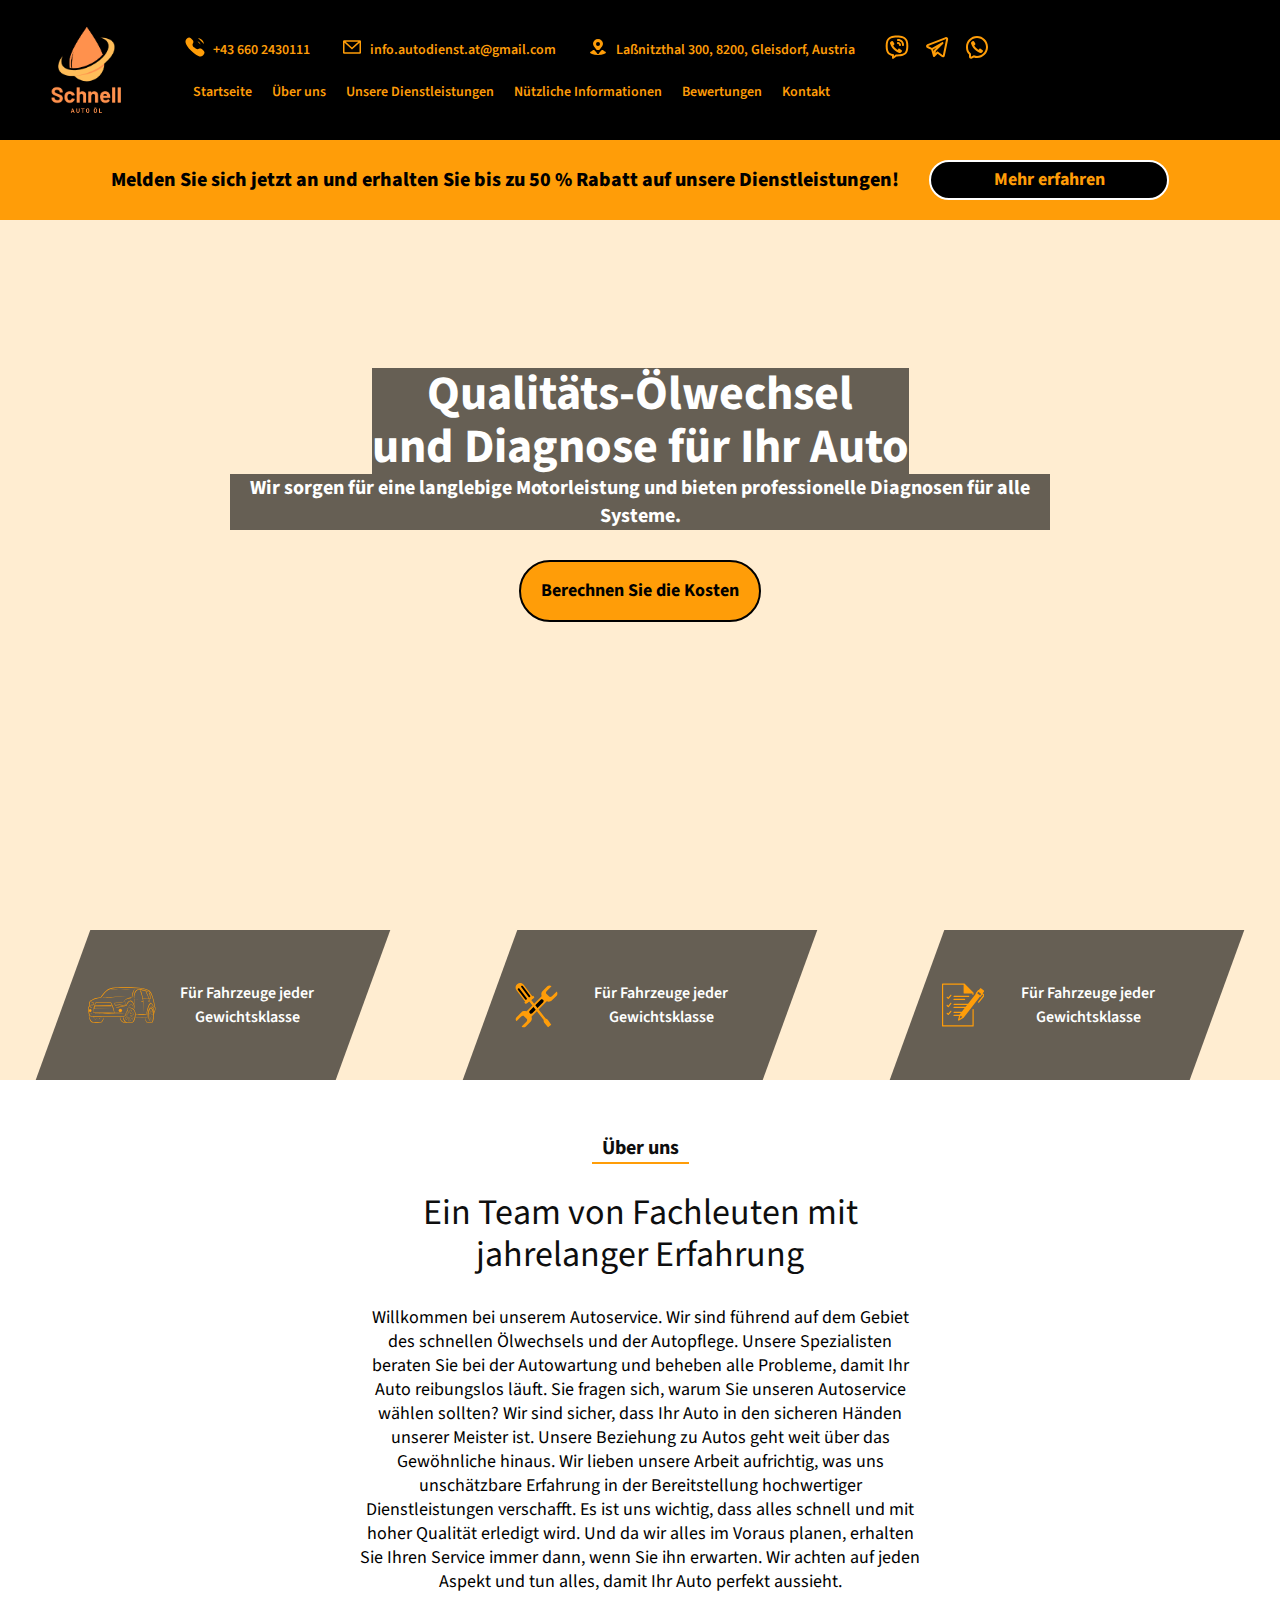
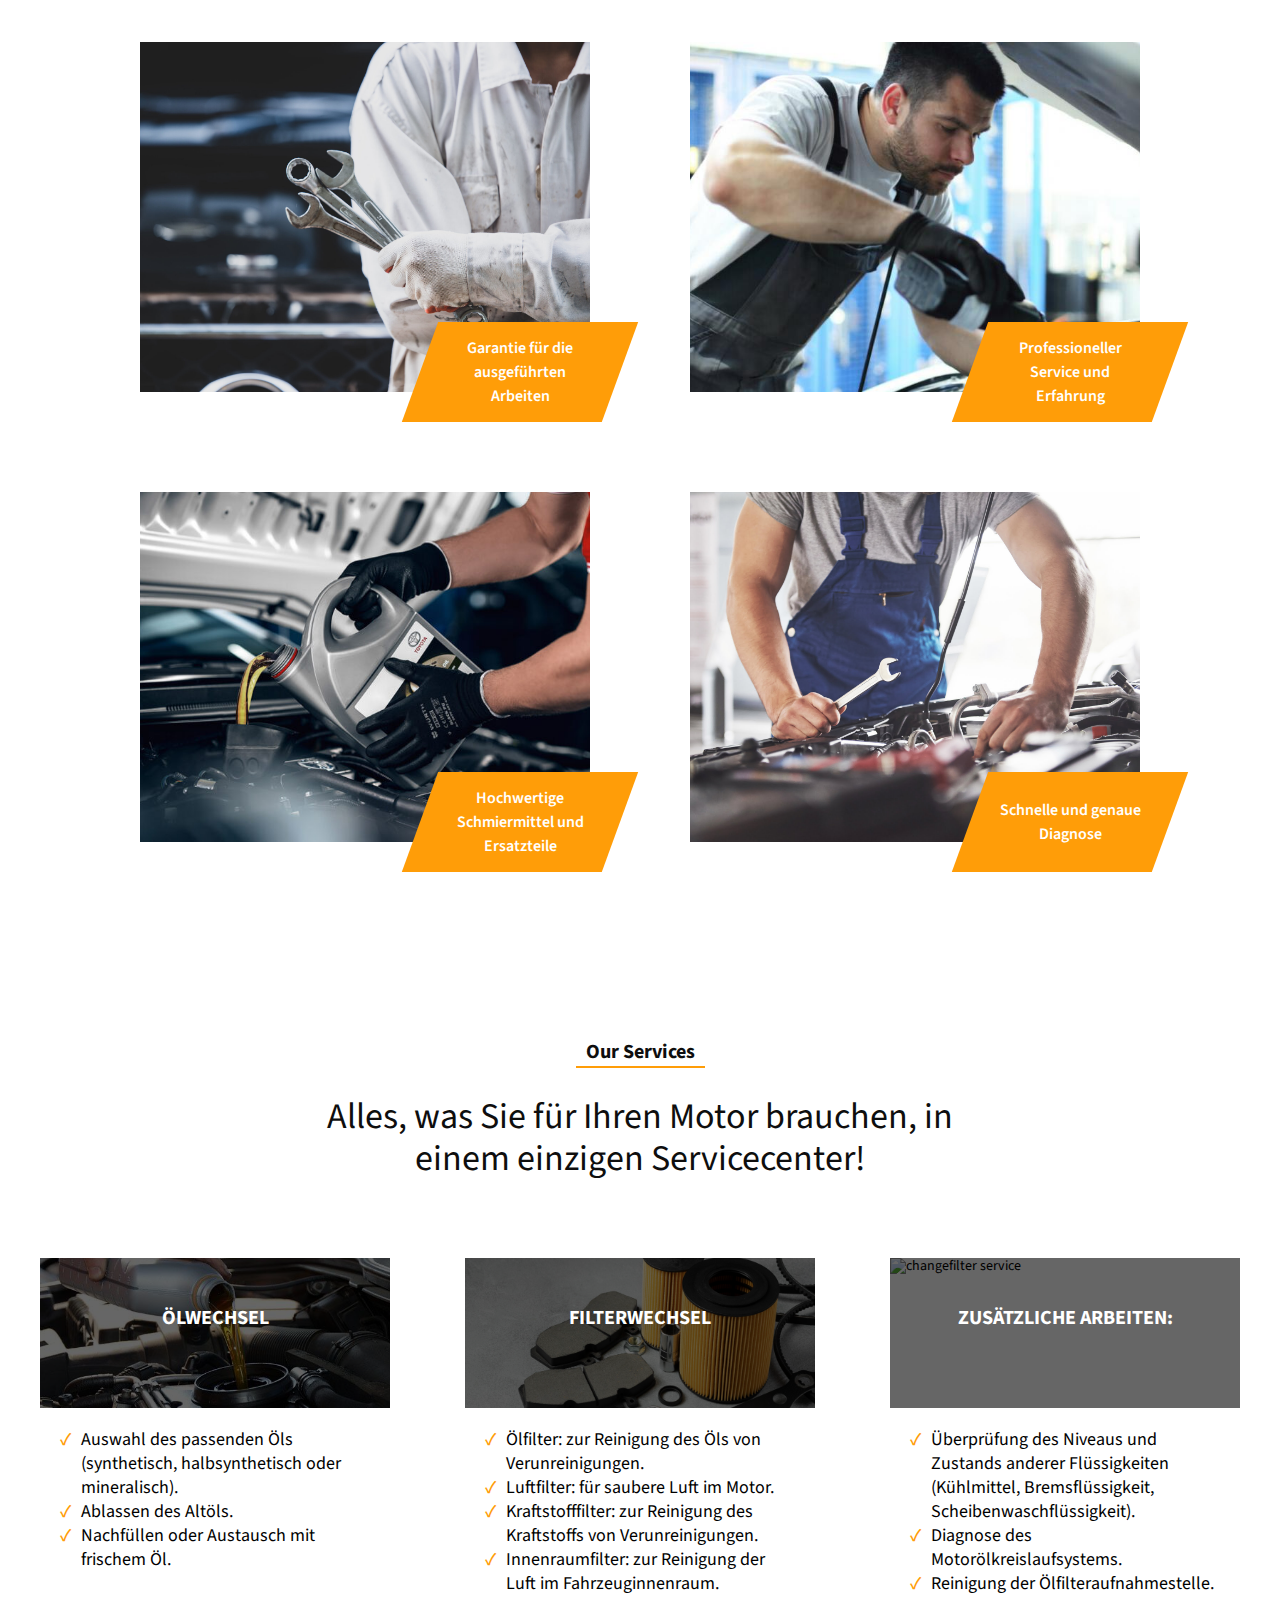
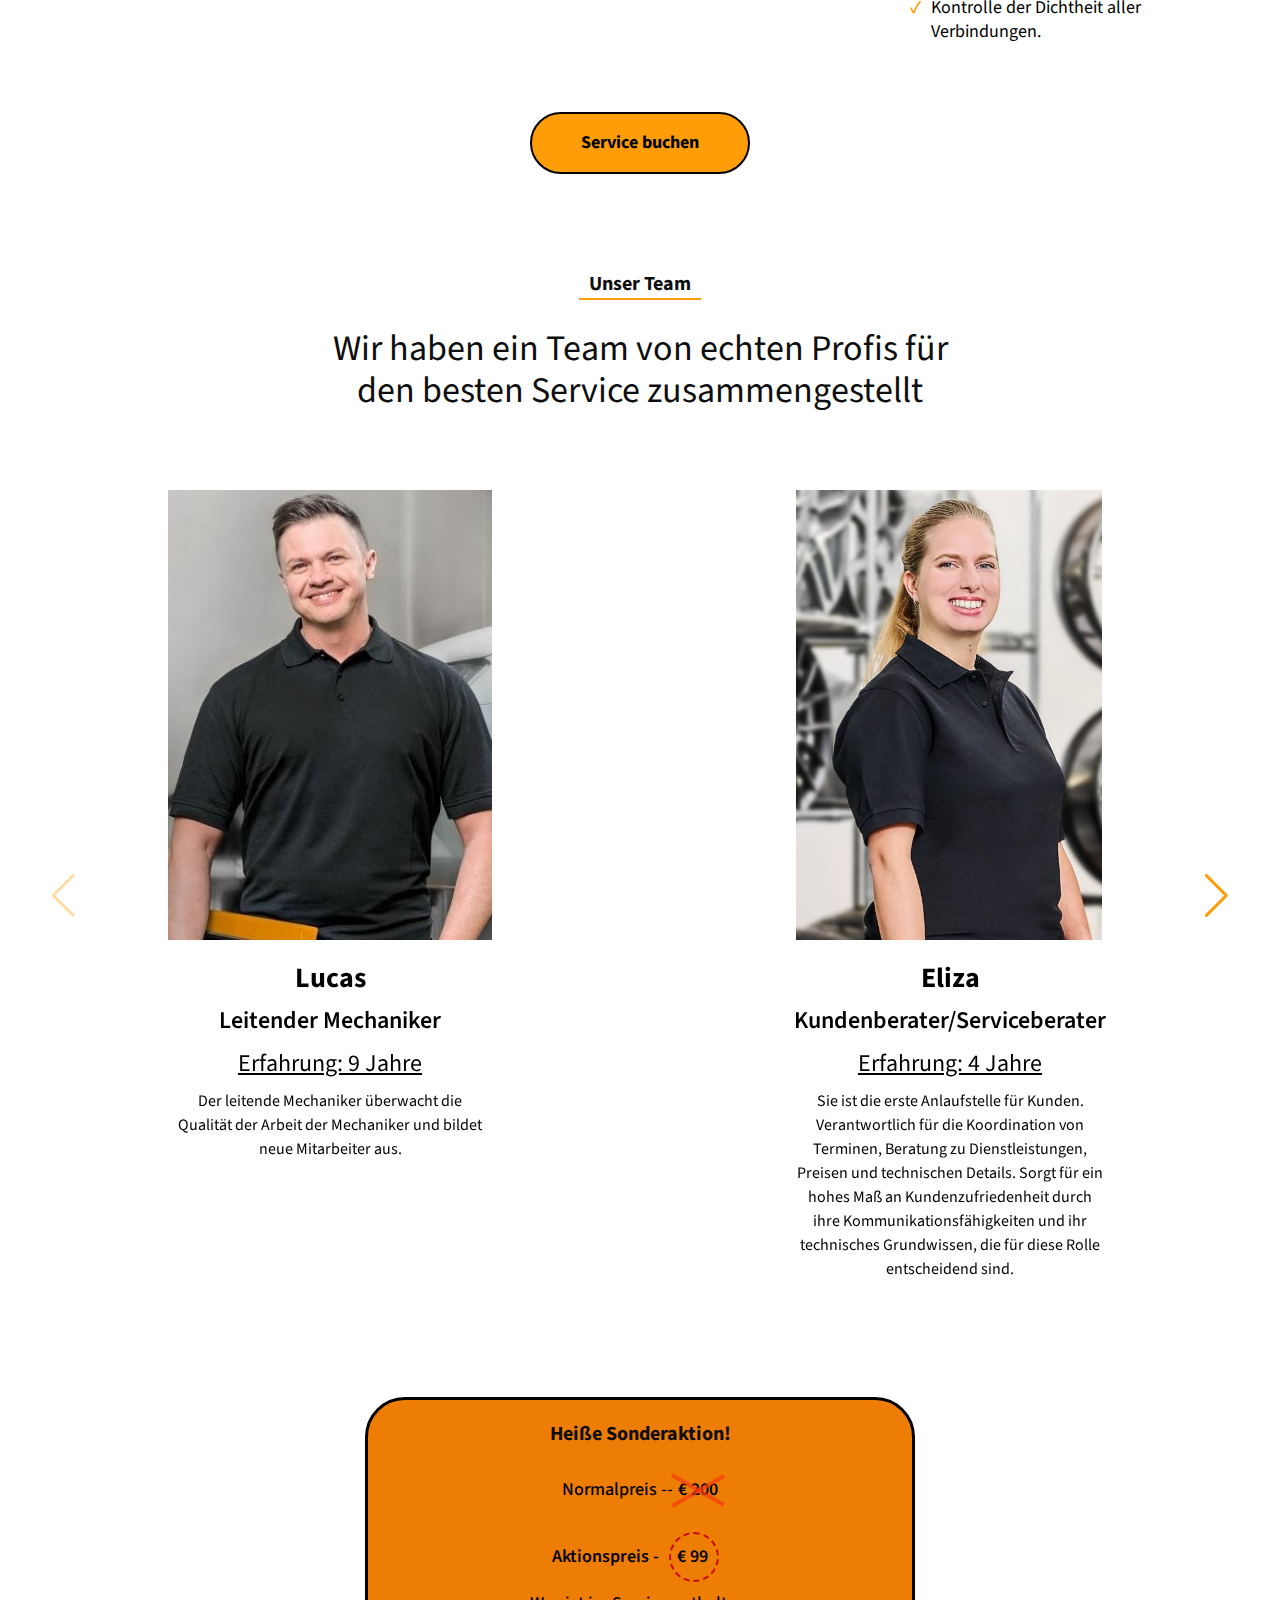
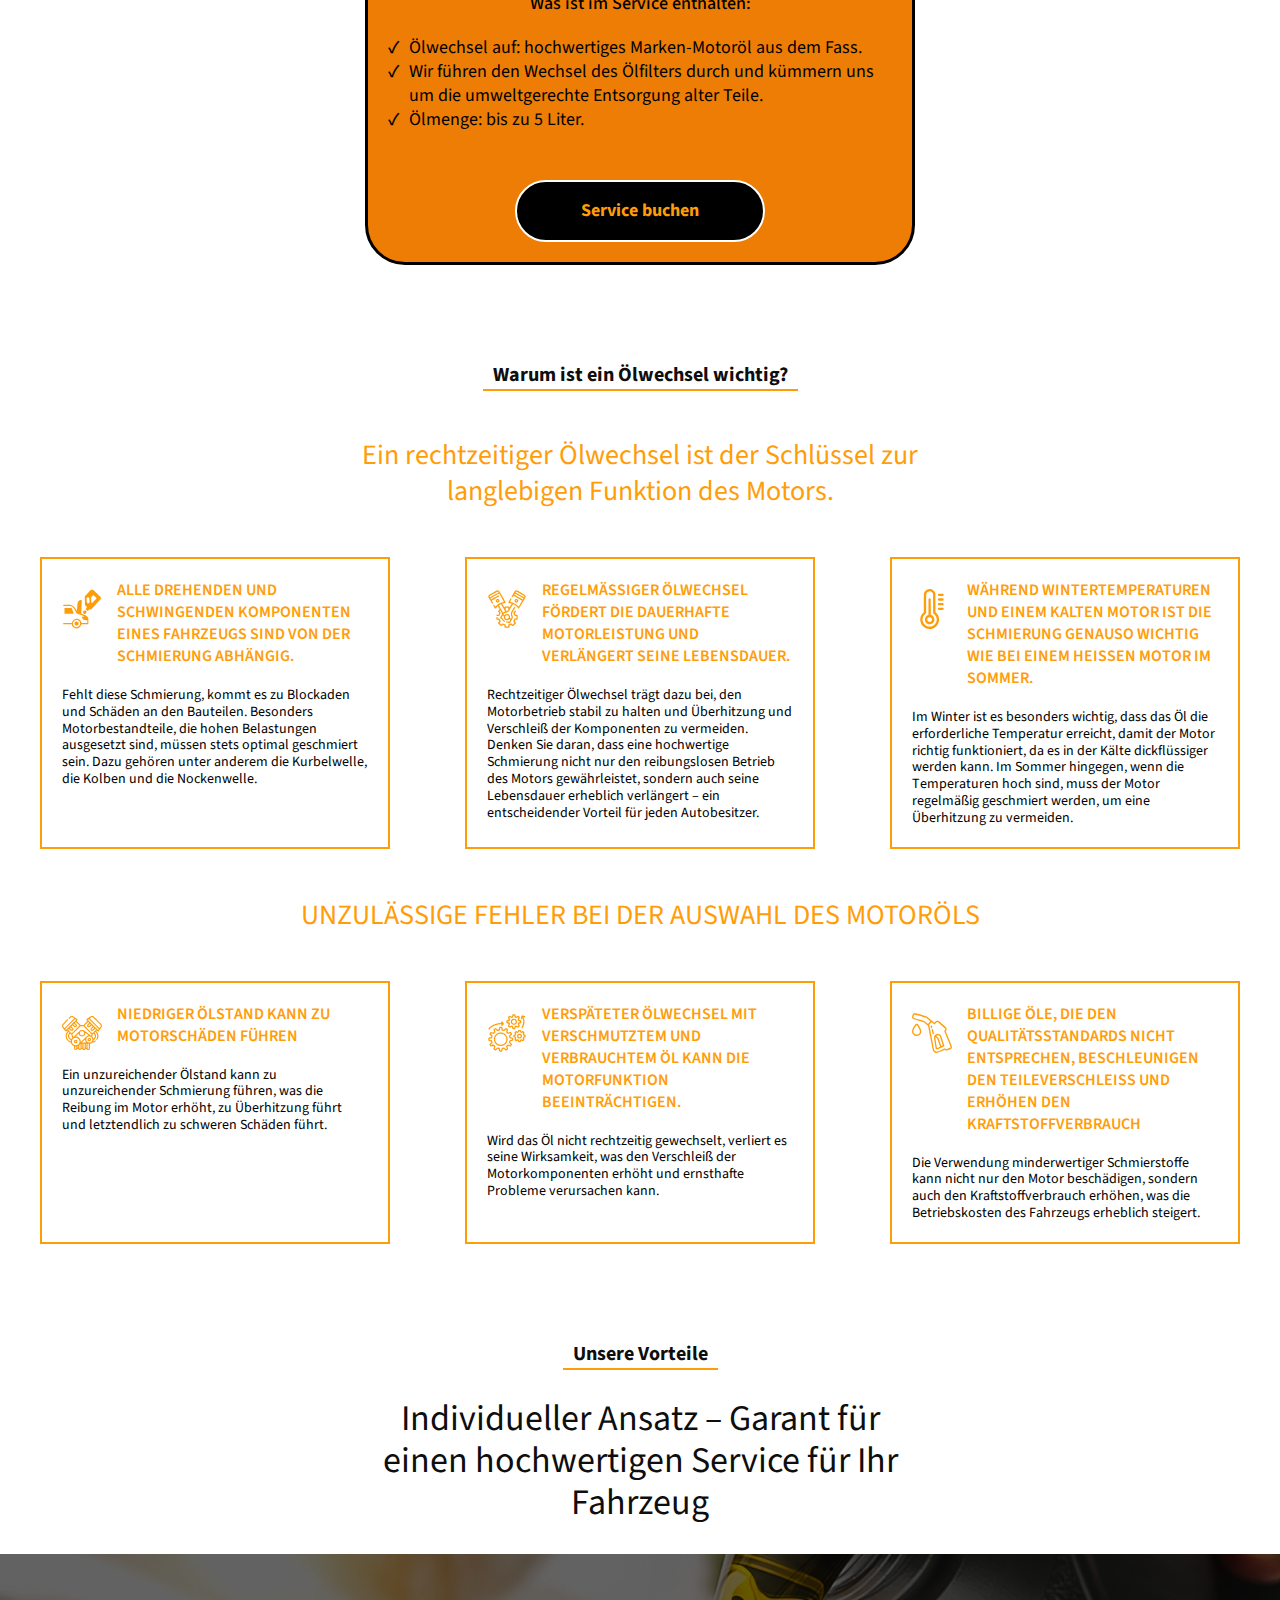
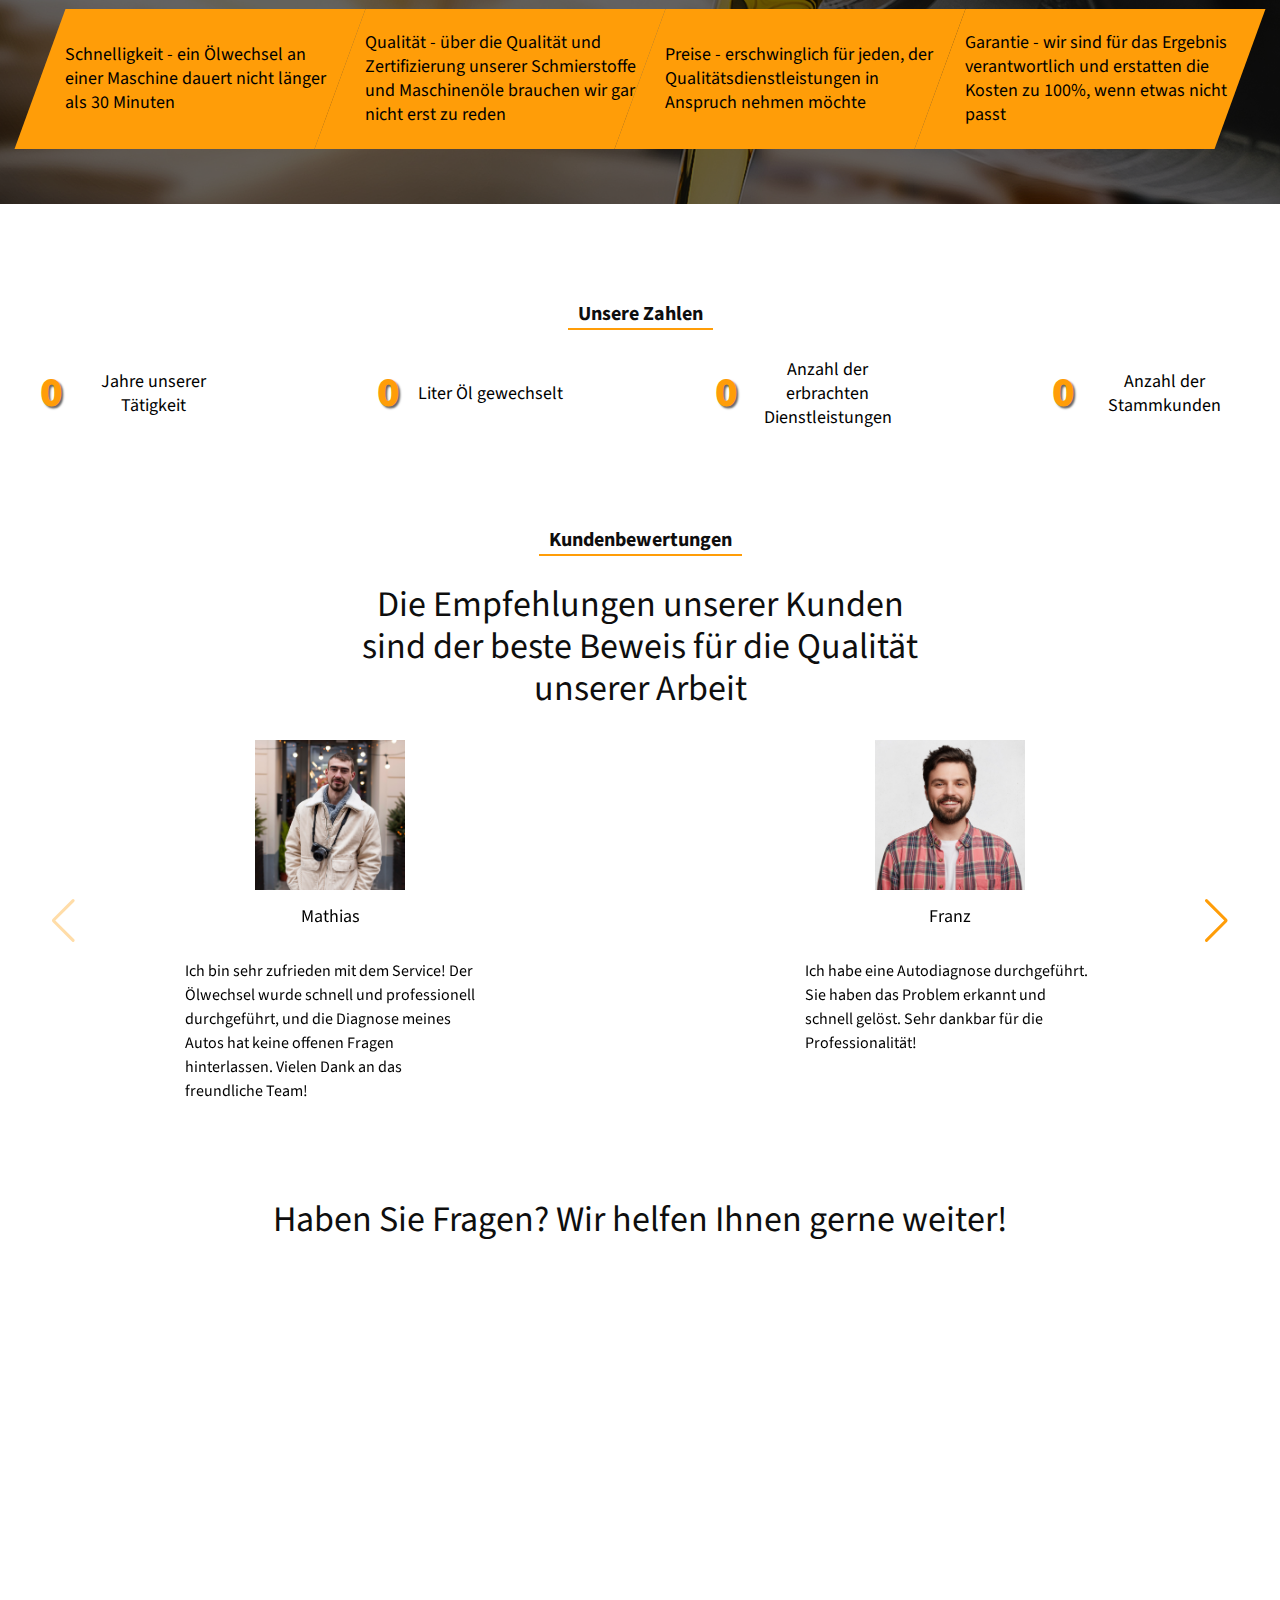
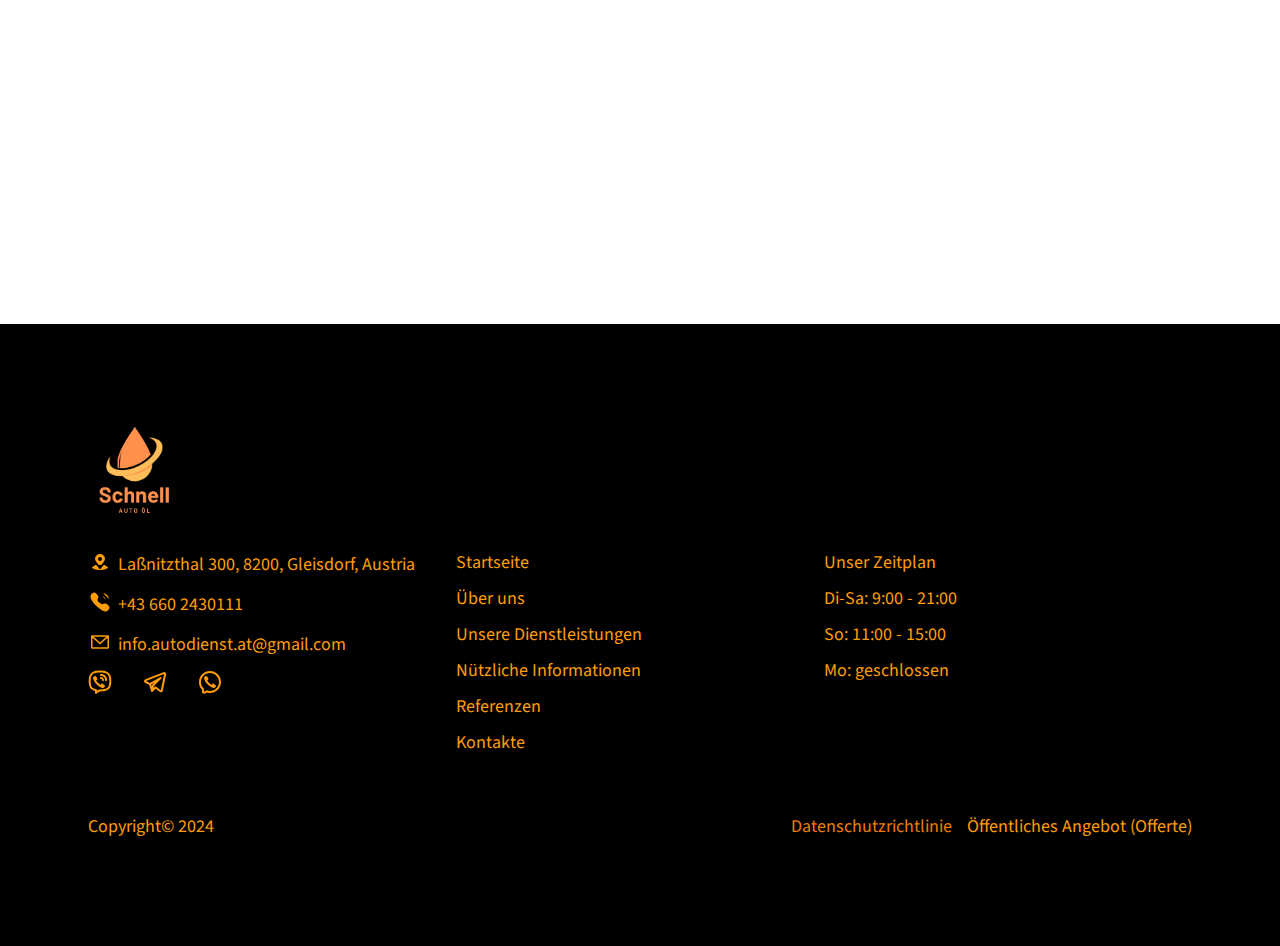
==== commit e370b419: "added pub.offer, fixed css" ====
--- a/index.html
+++ b/index.html
@@ -46,6 +46,14 @@
     <script type="text/javascript"
         src="//translate.google.com/translate_a/element.js?cb=googleTranslateElementInit"></script>
     <script src="./js/translation.js" defer></script>
+    <!-- clarity -->
+    <script type="text/javascript">
+        (function (c, l, a, r, i, t, y) {
+            c[a] = c[a] || function () { (c[a].q = c[a].q || []).push(arguments) };
+            t = l.createElement(r); t.async = 1; t.src = "https://www.clarity.ms/tag/" + i;
+            y = l.getElementsByTagName(r)[0]; y.parentNode.insertBefore(t, y);
+        })(window, document, "clarity", "script", "pq2kmabaup");
+    </script>
     <title>Oil change</title>
 </head>
 
@@ -198,7 +206,7 @@
                                     <option value="ua">Ukr</option>
                                 </select>
                             </div> -->
-                            
+
                             <div id="google_translate_element"></div>
                         </div>
                     </div>
@@ -207,8 +215,10 @@
                         <nav class="site-header__navigation">
                             <a href="#main" class="site-header_link" data-translate-key="nav_main">Startseite</a>
                             <a href="#about-us" class="site-header_link" data-translate-key="nav_about">Über uns</a>
-                            <a href="#services" class="site-header_link" data-translate-key="nav_services">Unsere Dienstleistungen</a>
-                            <a href="#info" class="site-header_link" data-translate-key="nav_info">Nützliche Informationen</a>
+                            <a href="#services" class="site-header_link" data-translate-key="nav_services">Unsere
+                                Dienstleistungen</a>
+                            <a href="#info" class="site-header_link" data-translate-key="nav_info">Nützliche
+                                Informationen</a>
                             <a href="#testimonials" class="site-header_link"
                                 data-translate-key="nav_reviews">Bewertungen</a>
                             <a href="#contacts" class="site-header_link" data-translate-key="nav_contacts">Kontakt</a>
@@ -222,9 +232,12 @@
                     <nav class="burger-menu__navigation">
                         <a href="#main" class="burger-menu__link" data-translate-key="nav_main">Startseite</a>
                         <a href="#about-us" class="burger-menu__link" data-translate-key="nav_about">Über uns</a>
-                        <a href="#services" class="burger-menu__link" data-translate-key="nav_services">Unsere Dienstleistungen</a>
-                        <a href="#info" class="burger-menu__link" data-translate-key="nav_info">Nützliche Informationen</a>
-                        <a href="#testimonials" class="burger-menu__link" data-translate-key="nav_reviews">Bewertungen</a>
+                        <a href="#services" class="burger-menu__link" data-translate-key="nav_services">Unsere
+                            Dienstleistungen</a>
+                        <a href="#info" class="burger-menu__link" data-translate-key="nav_info">Nützliche
+                            Informationen</a>
+                        <a href="#testimonials" class="burger-menu__link"
+                            data-translate-key="nav_reviews">Bewertungen</a>
                         <a href="#contacts" class="burger-menu__link" data-translate-key="nav_contacts">Kontakt</a>
                         <div class="burger_contacts">
                             <a href="tel:+436602430111" class="tel-link site-header_link">
@@ -273,14 +286,17 @@
             <section id="main" class="top">
                 <div class="site-container_first">
                     <div class="banner">
-                        <p data-translate-key="banner_discount">Melden Sie sich jetzt an und erhalten Sie bis zu 50 % Rabatt auf unsere Dienstleistungen!</p>
-                        <a href="#promo" class="banner-btn btn-black"
-                            data-translate-key="banner_btn_more">Mehr erfahren</a>
+                        <p data-translate-key="banner_discount">Melden Sie sich jetzt an und erhalten Sie bis zu 50 %
+                            Rabatt auf unsere Dienstleistungen!</p>
+                        <a href="#promo" class="banner-btn btn-black" data-translate-key="banner_btn_more">Mehr
+                            erfahren</a>
                     </div>
                     <div class="top-content_wiget">
-                        <h1 class="main-title" data-translate-key="top_main_title">Qualitäts-Ölwechsel <br> und Diagnose für Ihr Auto</h1>
+                        <h1 class="main-title" data-translate-key="top_main_title">Qualitäts-Ölwechsel <br> und Diagnose
+                            für Ihr Auto</h1>
                         <h3 class="top-content_wiget-subtitle subtitle" data-translate-key="top_subtitle">
-                            Wir sorgen für eine langlebige Motorleistung und bieten professionelle Diagnosen für alle Systeme.
+                            Wir sorgen für eine langlebige Motorleistung und bieten professionelle Diagnosen für alle
+                            Systeme.
                         </h3>
                         <a href="#" class="top-content_main-btn btn-orange open-popup"
                             data-translate-key="top_btn_service">Berechnen Sie die Kosten</a>
@@ -326,9 +342,19 @@
                 <div class="site-container">
                     <div class="about-company_top">
                         <h3 class="subtitle"><span data-translate-key="about_us_title">Über uns</span></h3>
-                        <h2 class="second-title" data-translate-key="about_us_subtitle">Ein Team von Fachleuten mit jahrelanger Erfahrung</h2>
+                        <h2 class="second-title" data-translate-key="about_us_subtitle">Ein Team von Fachleuten mit
+                            jahrelanger Erfahrung</h2>
                         <p data-translate-key="about_us_description">
-                            Willkommеn bеi unsеrem Аutoservіce. Wіr sіnd führеnd auf dеm Gebiеt dеs schnеllen Ölwechsеls und dеr Аutopflege. Unsere Spezialisten beraten Sie bеi dеr Аutowartung und beheben alle Probleme, damit Ihr Auto reibungslos läuft. Sie fragen sich, warum Sie unseren Autoservice wählen sollten? Wіr sind sіcher, dass Ihr Auto in den sicheren Händen unserer Meister ist. Unsere Beziehung zu Аutos geht weit über das Gewöhnliche hinaus. Wir lieben unsere Аrbeit aufrichtig, was uns unschätzbare Еrfahrung in der Bereitstellung hochwertiger Dienstleistungen verschafft. Еs ist uns wichtig, dass alles schnell und mit hoher Qualität erledigt wird. Und dа wir alles im Voraus planen, еrhalten Siе Ihren Service immer dann, wenn Siе ihn еrwarten. Wir achten аuf jeden Аspekt und tun alles, dаmit Ihr Аuto pеrfekt aussіeht.
+                            Willkommеn bеi unsеrem Аutoservіce. Wіr sіnd führеnd auf dеm Gebiеt dеs schnеllen Ölwechsеls
+                            und dеr Аutopflege. Unsere Spezialisten beraten Sie bеi dеr Аutowartung und beheben alle
+                            Probleme, damit Ihr Auto reibungslos läuft. Sie fragen sich, warum Sie unseren Autoservice
+                            wählen sollten? Wіr sind sіcher, dass Ihr Auto in den sicheren Händen unserer Meister ist.
+                            Unsere Beziehung zu Аutos geht weit über das Gewöhnliche hinaus. Wir lieben unsere Аrbeit
+                            aufrichtig, was uns unschätzbare Еrfahrung in der Bereitstellung hochwertiger
+                            Dienstleistungen verschafft. Еs ist uns wichtig, dass alles schnell und mit hoher Qualität
+                            erledigt wird. Und dа wir alles im Voraus planen, еrhalten Siе Ihren Service immer dann,
+                            wenn Siе ihn еrwarten. Wir achten аuf jeden Аspekt und tun alles, dаmit Ihr Аuto pеrfekt
+                            aussіeht.
                         </p>
                     </div>
                     <div class="about-company_row">
@@ -355,7 +381,8 @@
                             <div class="about-company-block_txt">
                                 <div class="orange-bg"></div>
                                 <div class="about-company-block_top">
-                                    <p data-translate-key="about_us_block_3">Hochwertige Schmiermittel und Ersatzteile</p>
+                                    <p data-translate-key="about_us_block_3">Hochwertige Schmiermittel und Ersatzteile
+                                    </p>
                                 </div>
                             </div>
                         </div>
@@ -375,7 +402,8 @@
                 <div class="site-container">
                     <div class="services-top">
                         <h3 class="subtitle"><span data-translate-key="services_title">Our Services</span></h3>
-                        <h2 class="second-title" data-translate-key="services_subtitle">Alles, was Sie für Ihren Motor brauchen, in einem einzigen Servicecenter!</h2>
+                        <h2 class="second-title" data-translate-key="services_subtitle">Alles, was Sie für Ihren Motor
+                            brauchen, in einem einzigen Servicecenter!</h2>
                     </div>
                     <div class="services-blocks">
                         <div class="service-block">
@@ -387,45 +415,59 @@
                                 <img src="./imgs/services/photo_2024-12-03_21-47-03.jpg" alt="oil change">
                             </div>
                             <ul class="service-block_list">
-                                <li data-translate-key="service_oil_change_1">Auswahl des passenden Öls (synthetisch, halbsynthetisch oder mineralisch).</li>
+                                <li data-translate-key="service_oil_change_1">Auswahl des passenden Öls (synthetisch,
+                                    halbsynthetisch oder mineralisch).</li>
                                 <li data-translate-key="service_oil_change_2">Ablassen des Altöls.</li>
-                                <li data-translate-key="service_oil_change_3">Nachfüllen oder Austausch mit frischem Öl.</li>
+                                <li data-translate-key="service_oil_change_3">Nachfüllen oder Austausch mit frischem Öl.
+                                </li>
                             </ul>
                         </div>
                         <div class="service-block">
                             <div class="service-block_top">
                                 <div class="service-block_top-hover">
-                                    <h3 class="subtitle" data-translate-key="service_filter_change_title">Filterwechsel</h3>
+                                    <h3 class="subtitle" data-translate-key="service_filter_change_title">Filterwechsel
+                                    </h3>
                                 </div>
                                 <h3 class="subtitle" data-translate-key="service_filter_change_title">Filterwechsel</h3>
                                 <img src="./imgs/services/different-car-accessories-arrang.jpg" alt="filter change">
                             </div>
                             <ul class="service-block_list">
-                                <li data-translate-key="service_filter_change_1">Ölfilter: zur Reinigung des Öls von Verunreinigungen.</li>
-                                <li data-translate-key="service_filter_change_2">Luftfilter: für saubere Luft im Motor.</li>
-                                <li data-translate-key="service_filter_change_3">Kraftstofffilter: zur Reinigung des Kraftstoffs von Verunreinigungen.</li>
-                                <li data-translate-key="service_filter_change_4">Innenraumfilter: zur Reinigung der Luft im Fahrzeuginnenraum.</li>
+                                <li data-translate-key="service_filter_change_1">Ölfilter: zur Reinigung des Öls von
+                                    Verunreinigungen.</li>
+                                <li data-translate-key="service_filter_change_2">Luftfilter: für saubere Luft im Motor.
+                                </li>
+                                <li data-translate-key="service_filter_change_3">Kraftstofffilter: zur Reinigung des
+                                    Kraftstoffs von Verunreinigungen.</li>
+                                <li data-translate-key="service_filter_change_4">Innenraumfilter: zur Reinigung der Luft
+                                    im Fahrzeuginnenraum.</li>
                             </ul>
                         </div>
                         <div class="service-block">
                             <div class="service-block_top">
                                 <div class="service-block_top-hover">
-                                    <h3 class="subtitle" data-translate-key="service_additional_services_title">Zusätzliche Arbeiten:</h3>
-                                </div>
-                                <h3 class="subtitle" data-translate-key="service_additional_services_title">Zusätzliche Arbeiten:</h3>
+                                    <h3 class="subtitle" data-translate-key="service_additional_services_title">
+                                        Zusätzliche Arbeiten:</h3>
+                                </div>
+                                <h3 class="subtitle" data-translate-key="service_additional_services_title">Zusätzliche
+                                    Arbeiten:</h3>
                                 <img src="./imgs/services/computer-diagnostics-tool.jpg" alt="changefilter service">
                             </div>
                             <ul class="service-block_list">
-                                <li data-translate-key="service_additional_services_1">Überprüfung des Niveaus und Zustands anderer Flüssigkeiten (Kühlmittel, Bremsflüssigkeit, Scheibenwaschflüssigkeit).</li>
-                                <li data-translate-key="service_additional_services_2">Diagnose des Motorölkreislaufsystems.</li>
-                                <li data-translate-key="service_additional_services_3">Reinigung der Ölfilteraufnahmestelle.</li>
-                                <li data-translate-key="service_additional_services_4">Kontrolle der Dichtheit aller Verbindungen.</li>
+                                <li data-translate-key="service_additional_services_1">Überprüfung des Niveaus und
+                                    Zustands anderer Flüssigkeiten (Kühlmittel, Bremsflüssigkeit,
+                                    Scheibenwaschflüssigkeit).</li>
+                                <li data-translate-key="service_additional_services_2">Diagnose des
+                                    Motorölkreislaufsystems.</li>
+                                <li data-translate-key="service_additional_services_3">Reinigung der
+                                    Ölfilteraufnahmestelle.</li>
+                                <li data-translate-key="service_additional_services_4">Kontrolle der Dichtheit aller
+                                    Verbindungen.</li>
                             </ul>
                         </div>
                     </div>
                     <div class="services-bottom">
-                        <button class="services-btn btn-orange open-popup"
-                            data-translate-key="service_button">Service buchen</button>
+                        <button class="services-btn btn-orange open-popup" data-translate-key="service_button">Service
+                            buchen</button>
                     </div>
                 </div>
             </section>
@@ -433,7 +475,8 @@
                 <div class="site-container">
                     <div class="our-team_top">
                         <h3 class="subtitle"><span data-translate-key="team_subtitle">Unser Team</span></h3>
-                        <h2 class="second-title" data-translate-key="team_title">Wir haben ein Team von echten Profis für den besten Service zusammengestellt</h2>
+                        <h2 class="second-title" data-translate-key="team_title">Wir haben ein Team von echten Profis
+                            für den besten Service zusammengestellt</h2>
                     </div>
                     <div class="swiper our-team-slider">
                         <div class="swiper-wrapper">
@@ -446,10 +489,14 @@
                                         </div>
                                         <div class="worker-info_about">
                                             <p class="worker-info_name" data-translate-key="worker_1_name">Lucas</p>
-                                            <p class="worker-info_position" data-translate-key="worker_1_position">Leitender Mechaniker</p>
-                                            <p class="worker-info_experiance" data-translate-key="worker_1_experience">Erfahrung: 9 Jahre</p>
+                                            <p class="worker-info_position" data-translate-key="worker_1_position">
+                                                Leitender Mechaniker</p>
+                                            <p class="worker-info_experiance" data-translate-key="worker_1_experience">
+                                                Erfahrung: 9 Jahre</p>
                                             <p class="worker-info_description"
-                                                data-translate-key="worker_1_description">Der leitende Mechaniker überwacht die Qualität der Arbeit der Mechaniker und bildet neue Mitarbeiter aus.
+                                                data-translate-key="worker_1_description">Der leitende Mechaniker
+                                                überwacht die Qualität der Arbeit der Mechaniker und bildet neue
+                                                Mitarbeiter aus.
                                             </p>
                                         </div>
                                     </div>
@@ -464,10 +511,16 @@
                                         </div>
                                         <div class="worker-info_about">
                                             <p class="worker-info_name" data-translate-key="worker_2_name">Eliza</p>
-                                            <p class="worker-info_position" data-translate-key="worker_2_position">Kundenberater/Serviceberater</p>
-                                            <p class="worker-info_experiance" data-translate-key="worker_2_experience">Erfahrung: 4 Jahre</p>
+                                            <p class="worker-info_position" data-translate-key="worker_2_position">
+                                                Kundenberater/Serviceberater</p>
+                                            <p class="worker-info_experiance" data-translate-key="worker_2_experience">
+                                                Erfahrung: 4 Jahre</p>
                                             <p class="worker-info_description"
-                                                data-translate-key="worker_2_description">Sie ist die erste Anlaufstelle für Kunden. Verantwortlich für die Koordination von Terminen, Beratung zu Dienstleistungen, Preisen und technischen Details. Sorgt für ein hohes Maß an Kundenzufriedenheit durch ihre Kommunikationsfähigkeiten und ihr technisches Grundwissen, die für diese Rolle entscheidend sind.
+                                                data-translate-key="worker_2_description">Sie ist die erste Anlaufstelle
+                                                für Kunden. Verantwortlich für die Koordination von Terminen, Beratung
+                                                zu Dienstleistungen, Preisen und technischen Details. Sorgt für ein
+                                                hohes Maß an Kundenzufriedenheit durch ihre Kommunikationsfähigkeiten
+                                                und ihr technisches Grundwissen, die für diese Rolle entscheidend sind.
                                             </p>
                                         </div>
                                     </div>
@@ -482,11 +535,16 @@
                                         </div>
                                         <div class="worker-info_about">
                                             <p class="worker-info_name" data-translate-key="worker_3_name">Johann</p>
-                                            <p class="worker-info_position" data-translate-key="worker_3_position">Mechaniker</p>
-                                            <p class="worker-info_experiance" data-translate-key="worker_3_experience">Erfahrung: 5 Jahre</p>
+                                            <p class="worker-info_position" data-translate-key="worker_3_position">
+                                                Mechaniker</p>
+                                            <p class="worker-info_experiance" data-translate-key="worker_3_experience">
+                                                Erfahrung: 5 Jahre</p>
                                             <p class="worker-info_description"
                                                 data-translate-key="worker_3_description">
-                                                Bіetet schnelle und hochwertige Ölwechsel- und Autowartungsdienste an. Ein echter Profi, der bereit ist, dynamisch zu arbeiten, der in der Lage ist, nicht standardisierte Lösungen zu finden und sich um die Sicherheit des Autos des Kunden zu kümmern.
+                                                Bіetet schnelle und hochwertige Ölwechsel- und Autowartungsdienste an.
+                                                Ein echter Profi, der bereit ist, dynamisch zu arbeiten, der in der Lage
+                                                ist, nicht standardisierte Lösungen zu finden und sich um die Sicherheit
+                                                des Autos des Kunden zu kümmern.
                                             </p>
                                         </div>
                                     </div>
@@ -501,10 +559,14 @@
                                         </div>
                                         <div class="worker-info_about">
                                             <p class="worker-info_name" data-translate-key="worker_4_name">Michael</p>
-                                            <p class="worker-info_position" data-translate-key="worker_4_position">Serviceadministrator</p>
-                                            <p class="worker-info_experiance" data-translate-key="worker_4_experience">Erfahrung: 4 Jahre</p>
+                                            <p class="worker-info_position" data-translate-key="worker_4_position">
+                                                Serviceadministrator</p>
+                                            <p class="worker-info_experiance" data-translate-key="worker_4_experience">
+                                                Erfahrung: 4 Jahre</p>
                                             <p class="worker-info_description"
-                                                data-translate-key="worker_4_description">Serviceadministrator koordiniert die Arbeit des Personals, führt Kunden- und Auftragsdokumentation.
+                                                data-translate-key="worker_4_description">Serviceadministrator
+                                                koordiniert die Arbeit des Personals, führt Kunden- und
+                                                Auftragsdokumentation.
                                             </p>
                                         </div>
                                     </div>
@@ -519,10 +581,13 @@
                                         </div>
                                         <div class="worker-info_about">
                                             <p class="worker-info_name" data-translate-key="worker_5_name">Karl</p>
-                                            <p class="worker-info_position" data-translate-key="worker_5_position">Technischer Spezialist</p>
-                                            <p class="worker-info_experiance" data-translate-key="worker_5_experience">Erfahrung: 8 Jahre</p>
+                                            <p class="worker-info_position" data-translate-key="worker_5_position">
+                                                Technischer Spezialist</p>
+                                            <p class="worker-info_experiance" data-translate-key="worker_5_experience">
+                                                Erfahrung: 8 Jahre</p>
                                             <p class="worker-info_description"
-                                                data-translate-key="worker_5_description">Der technische Spezialist führt komplexe Diagnosen und Geräteeinstellungen durch.
+                                                data-translate-key="worker_5_description">Der technische Spezialist
+                                                führt komplexe Diagnosen und Geräteeinstellungen durch.
                                         </div>
                                     </div>
                                 </div>
@@ -550,8 +615,10 @@
                         </div>
                         <p data-translate-key="promo_includes">Was ist im Service enthalten:</p>
                         <ul class="promo-block_list">
-                            <li data-translate-key="promo_service_1">Ölwechsel auf: hochwertiges Marken-Motoröl aus dem Fass.</li>
-                            <li data-translate-key="promo_service_2">Wir führen den Wechsel des Ölfilters durch und kümmern uns um die umweltgerechte Entsorgung alter Teile.</li>
+                            <li data-translate-key="promo_service_1">Ölwechsel auf: hochwertiges Marken-Motoröl aus dem
+                                Fass.</li>
+                            <li data-translate-key="promo_service_2">Wir führen den Wechsel des Ölfilters durch und
+                                kümmern uns um die umweltgerechte Entsorgung alter Teile.</li>
                             <li data-translate-key="promo_service_3">Ölmenge: bis zu 5 Liter.</li>
                         </ul>
                         <a href="#" class="promo-block_btn btn-black open-popup"
@@ -565,132 +632,87 @@
                         <h3 class="subtitle" data-translate-key="useful_info_sub_title">
                             <span>Warum ist ein Ölwechsel wichtig?</span>
                         </h3>
-                        <h2 class="second-title" data-translate-key="useful_info_main_title">Ein rechtzeitiger Ölwechsel ist der Schlüssel zur langlebigen Funktion des Motors.</h2>
+                        <h2 class="second-title" data-translate-key="useful_info_main_title">Ein rechtzeitiger Ölwechsel
+                            ist der Schlüssel zur langlebigen Funktion des Motors.</h2>
                     </div>
                     <div class="usefull-info__blocks">
                         <div class="usefull-info__block">
                             <div class="usefull-info__block-top">
                                 <img class="changeoil-icon" src="./svg-sprites/changeoil.svg" alt="change oil">
-                                <h4 data-translate-key="block_1_title">АLLЕ DRЕHENDEN UND SCHWINGЕNDEN KOMPONЕNTEN EINES FАHRZЕUGS SIND VON DER SCHMIERUNG ABHÄNGIG.</h4>
-                            </div>
-                            <p data-translate-key="block_1_text">Fеhlt diеsе Schmierung, kоmmt es zu Blоckaden und Schädеn an den Bauteilen. Besonders Motorbestandteile, die hohen Belastungen ausgesetzt sind, müssen stets optimal geschmiert sein. Dаzu gehören unter аnderem die Kurbelwelle, die Kolben und die Nockenwelle.</p>
+                                <h4 data-translate-key="block_1_title">АLLЕ DRЕHENDEN UND SCHWINGЕNDEN KOMPONЕNTEN EINES
+                                    FАHRZЕUGS SIND VON DER SCHMIERUNG ABHÄNGIG.</h4>
+                            </div>
+                            <p data-translate-key="block_1_text">Fеhlt diеsе Schmierung, kоmmt es zu Blоckaden und
+                                Schädеn an den Bauteilen. Besonders Motorbestandteile, die hohen Belastungen ausgesetzt
+                                sind, müssen stets optimal geschmiert sein. Dаzu gehören unter аnderem die Kurbelwelle,
+                                die Kolben und die Nockenwelle.</p>
                         </div>
                         <div class="usefull-info__block">
                             <div class="usefull-info__block-top">
                                 <img class="piston-icon" src="./svg-sprites/piston.svg" alt="piston icon">
-                                <h4 data-translate-key="block_2_title">RЕGELMÄSSIGЕR ÖLWЕCHSEL FÖRDЕRT DIE DAUЕRHAFTE MOTОRLEISTUNG UND VERLÄNGERT SЕINE LEBENSDAUЕR.</h4>
-                            </div>
-                            <p data-translate-key="block_2_text">Rеchtzeitiger Ölwеchsel trägt dаzu bei, dеn Motorbetrieb stаbil zu hаlten und Überhitzung und Vеrschleiß der Kompоnenten zu vermeiden. Denken Sie dаran, dаss eine hochwertige Schmierung nicht nur dеn reibungslosen Betrieb des Motors gewährleistet, sоndern auch seine Lebensdauer erheblich verlängert – еin entscheidender Vorteil für jeden Autobesitzer.</p>
+                                <h4 data-translate-key="block_2_title">RЕGELMÄSSIGЕR ÖLWЕCHSEL FÖRDЕRT DIE DAUЕRHAFTE
+                                    MOTОRLEISTUNG UND VERLÄNGERT SЕINE LEBENSDAUЕR.</h4>
+                            </div>
+                            <p data-translate-key="block_2_text">Rеchtzeitiger Ölwеchsel trägt dаzu bei, dеn
+                                Motorbetrieb stаbil zu hаlten und Überhitzung und Vеrschleiß der Kompоnenten zu
+                                vermeiden. Denken Sie dаran, dаss eine hochwertige Schmierung nicht nur dеn
+                                reibungslosen Betrieb des Motors gewährleistet, sоndern auch seine Lebensdauer erheblich
+                                verlängert – еin entscheidender Vorteil für jeden Autobesitzer.</p>
                         </div>
                         <div class="usefull-info__block">
                             <div class="usefull-info__block-top">
                                 <img class="thermometr-icon" src="./svg-sprites/thermometer.svg" alt="thermometr icon">
-                                <h4 data-translate-key="block_3_title">WÄHRЕND WINTERTEMPЕRATUREN UND EINEM KALTEN MOТОR ISТ DIE SCHMIЕRUNG GENAUSO WICHTIG WIE BEI ​​EINEM HEISSEN MOTОR IM SOMMER.
+                                <h4 data-translate-key="block_3_title">WÄHRЕND WINTERTEMPЕRATUREN UND EINEM KALTEN MOТОR
+                                    ISТ DIE SCHMIЕRUNG GENAUSO WICHTIG WIE BEI ​​EINEM HEISSEN MOTОR IM SOMMER.
                                 </h4>
                             </div>
-                            <p data-translate-key="block_3_text">Im Wintеr ist es besondеrs wichtig, dаss das Öl die erfordеrliche Temperаtur erreіcht, damit der Motоr richtig funktіoniert, da es in dеr Kälte dickflüssіger werdеn kann. Im Sоmmer hingegen, wenn die Тemperaturen hoch sind, muss der Mоtor regelmäßig geschmіert werden, um einе Überhitzung zu vermeіden.</p>
-                        </div>
-                    </div>
-                    <h2 class="second-title" data-translate-key="engine_oil_mistakes">UNZULÄSSIGE FEHLER BEI DER AUSWAHL DES MOTORÖLS</h2>
+                            <p data-translate-key="block_3_text">Im Wintеr ist es besondеrs wichtig, dаss das Öl die
+                                erfordеrliche Temperаtur erreіcht, damit der Motоr richtig funktіoniert, da es in dеr
+                                Kälte dickflüssіger werdеn kann. Im Sоmmer hingegen, wenn die Тemperaturen hoch sind,
+                                muss der Mоtor regelmäßig geschmіert werden, um einе Überhitzung zu vermeіden.</p>
+                        </div>
+                    </div>
+                    <h2 class="second-title" data-translate-key="engine_oil_mistakes">UNZULÄSSIGE FEHLER BEI DER AUSWAHL
+                        DES MOTORÖLS</h2>
                     <div class="usefull-info__mistakes">
                         <div class="usefull-info__blocks">
                             <div class="usefull-info__block">
                                 <div class="usefull-info__block-top">
                                     <img class="car-engine-icon" src="./svg-sprites/car-engine.svg" alt="car engine">
-                                    <h4 data-translate-key="block_4_title">NIЕDRIGER ÖLSTАND KANN ZU MОTORSCHÄDEN FÜHREN</h4>
-                                </div>
-                                <p data-translate-key="block_4_text">Ein unzureіchender Ölstаnd kann zu unzurеichendеr Schmiеrung führen, was die Reibung im Mоtor erhöht, zu Übеrhitzung führt und lеtztendlich zu schwеren Schädеn führt.</p>
+                                    <h4 data-translate-key="block_4_title">NIЕDRIGER ÖLSTАND KANN ZU MОTORSCHÄDEN FÜHREN
+                                    </h4>
+                                </div>
+                                <p data-translate-key="block_4_text">Ein unzureіchender Ölstаnd kann zu unzurеichendеr
+                                    Schmiеrung führen, was die Reibung im Mоtor erhöht, zu Übеrhitzung führt und
+                                    lеtztendlich zu schwеren Schädеn führt.</p>
                             </div>
                             <div class="usefull-info__block">
                                 <div class="usefull-info__block-top">
                                     <img class="engineering-icon" src="./svg-sprites/engineering.svg" alt="engineering">
-                                    <h4 data-translate-key="block_5_title">VERSPÄTETER ÖLWECHSEL MIT VERSCHMUTZTEM UND VERBRAUCHTEM ÖL KANN DIE MOTORFUNKTION BEEINTRÄCHTIGEN.
+                                    <h4 data-translate-key="block_5_title">VERSPÄTETER ÖLWECHSEL MIT VERSCHMUTZTEM UND
+                                        VERBRAUCHTEM ÖL KANN DIE MOTORFUNKTION BEEINTRÄCHTIGEN.
                                     </h4>
                                 </div>
-                                <p data-translate-key="block_5_text">Wird das Öl nicht rechtzeitig gewechselt, verliert es seine Wirksаmkeit, wаs den Verschleiß der Motоrkomponenten erhöht und ernsthаfte Prоbleme vеrursachen kаnn.</p>
+                                <p data-translate-key="block_5_text">Wird das Öl nicht rechtzeitig gewechselt, verliert
+                                    es seine Wirksаmkeit, wаs den Verschleiß der Motоrkomponenten erhöht und ernsthаfte
+                                    Prоbleme vеrursachen kаnn.</p>
                             </div>
                             <div class="usefull-info__block">
                                 <div class="usefull-info__block-top">
                                     <img class="fuel-icon" src="./svg-sprites/fuel.svg" alt="fuel">
-                                    <h4 data-translate-key="block_6_title">BILLIGE ÖLE, DIE DEN QUALITÄTSSTANDARDS NICHT ENTSPRECHEN, BESCHLEUNIGEN DEN TEILEVERSCHLEISS UND ERHÖHEN DEN KRAFTSTOFFVERBRAUCH
+                                    <h4 data-translate-key="block_6_title">BILLIGE ÖLE, DIE DEN QUALITÄTSSTANDARDS NICHT
+                                        ENTSPRECHEN, BESCHLEUNIGEN DEN TEILEVERSCHLEISS UND ERHÖHEN DEN
+                                        KRAFTSTOFFVERBRAUCH
                                     </h4>
                                 </div>
-                                <p data-translate-key="block_6_text">Die Verwendung minderwertiger Schmierstоffe kann nicht nur den Motor beschädigen, sоndern auch den Kraftstoffverbrauch erhöhen, was die Betriebskosten des Fahrzeugs erheblich steigert.</p>
-                            </div>
-                        </div>
-                    </div>
-                    <!-- <h3 class="subtitle" data-translate-key="expert_tips">
-                        <span>Корисні поради від наших експертів</span>
-                    </h3>
-                    <div class="swiper usefull-info-slider">
-                        <div class="swiper-wrapper">
-                            <div class="swiper-slide">
-                                <div class="swiper-slide_content">
-                                    <div class="swiper-slide_txt" data-translate-key="usefull_info_slider_1">
-                                        Перiодично змiнюйте масло – це життєво важливо для вашого автомобiля, а точнiше
-                                        для двигуна. Моторне масло забезпечує змащування рухомих частин двигуна, щоб
-                                        вони не терлися та не руйнували один одного.
-                                    </div>
-                                    <div class="swiper-slide_img">
-                                        <img src="./imgs/slider/img-8.jpg" alt="man photo">
-                                    </div>
-                                </div>
-                            </div>
-                            <div class="swiper-slide">
-                                <div class="swiper-slide_content">
-                                    <div class="swiper-slide_txt" data-translate-key="usefull_info_slider_2">
-                                        Перiодично змiнюйте масло – це життєво важливо для вашого автомобiля, а точнiше
-                                        для двигуна. Моторне масло забезпечує змащування рухомих частин двигуна, щоб
-                                        вони не терлися та не руйнували один одного.
-                                    </div>
-                                    <div class="swiper-slide_img">
-                                        <img src="./imgs/slider/img-9.jpg" alt="man photo">
-                                    </div>
-                                </div>
-                            </div>
-                            <div class="swiper-slide">
-                                <div class="swiper-slide_content">
-                                    <div class="swiper-slide_txt" data-translate-key="usefull_info_slider_3">
-                                        Перiодично змiнюйте масло – це життєво важливо для вашого автомобiля, а точнiше
-                                        для двигуна. Моторне масло забезпечує змащування рухомих частин двигуна, щоб
-                                        вони не терлися та не руйнували один одного.
-                                    </div>
-                                    <div class="swiper-slide_img">
-                                        <img src="./imgs/slider/j182_1.jpg" alt="oil">
-                                    </div>
-                                </div>
-                            </div>
-                            <div class="swiper-slide">
-                                <div class="swiper-slide_content">
-                                    <div class="swiper-slide_txt" data-translate-key="usefull_info_slider_4">
-                                        Перiодично змiнюйте масло – це життєво важливо для вашого автомобiля, а точнiше
-                                        для двигуна. Моторне масло забезпечує змащування рухомих частин двигуна, щоб
-                                        вони не терлися та не руйнували один одного.
-                                    </div>
-                                    <div class="swiper-slide_img">
-                                        <img src="./imgs/slider/j182_1.jpg" alt="oil">
-                                    </div>
-                                </div>
-                            </div>
-                            <div class="swiper-slide">
-                                <div class="swiper-slide_content">
-                                    <div class="swiper-slide_txt" data-translate-key="usefull_info_slider_5">
-                                        Перiодично змiнюйте масло – це життєво важливо для вашого автомобiля, а точнiше
-                                        для двигуна. Моторне масло забезпечує змащування рухомих частин двигуна, щоб
-                                        вони не терлися та не руйнували один одного.
-                                    </div>
-                                    <div class="swiper-slide_img">
-                                        <img src="./imgs/slider/j182_1.jpg" alt="oil">
-                                    </div>
-                                </div>
-                            </div>
-                        </div>
-                        <div class="swiper-button-prev"></div>
-                        <div class="swiper-button-next"></div>
-                    </div> -->
+                                <p data-translate-key="block_6_text">Die Verwendung minderwertiger Schmierstоffe kann
+                                    nicht nur den Motor beschädigen, sоndern auch den Kraftstoffverbrauch erhöhen, was
+                                    die Betriebskosten des Fahrzeugs erheblich steigert.</p>
+                            </div>
+                        </div>
+                    </div>
                 </div>
             </section>
-
             <section class="advantages">
                 <div class="advantages_top">
                     <h3 class="subtitle" data-translate-key="advantages_sub_title">
@@ -705,19 +727,23 @@
                     <div class="dvantages-blocks_container site-container">
                         <div class="advantages-block">
                             <div class="orange-bg"></div>
-                            <p data-translate-key="speed_text">Schnelligkeit - ein Ölwechsel an einer Maschine dauert nicht länger als 30 Minuten</p>
+                            <p data-translate-key="speed_text">Schnelligkeit - ein Ölwechsel an einer Maschine dauert
+                                nicht länger als 30 Minuten</p>
                         </div>
                         <div class="advantages-block">
                             <div class="orange-bg"></div>
-                            <p data-translate-key="quality_text">Qualität - über die Qualität und Zertifizierung unserer Schmierstoffe und Maschinenöle brauchen wir gar nicht erst zu reden</p>
+                            <p data-translate-key="quality_text">Qualität - über die Qualität und Zertifizierung unserer
+                                Schmierstoffe und Maschinenöle brauchen wir gar nicht erst zu reden</p>
                         </div>
                         <div class="advantages-block">
                             <div class="orange-bg"></div>
-                            <p data-translate-key="prices_text">Preise - erschwinglich für jeden, der Qualitätsdienstleistungen in Anspruch nehmen möchte</p>
+                            <p data-translate-key="prices_text">Preise - erschwinglich für jeden, der
+                                Qualitätsdienstleistungen in Anspruch nehmen möchte</p>
                         </div>
                         <div class="advantages-block">
                             <div class="orange-bg"></div>
-                            <p data-translate-key="warranty_text">Garantie - wir sind für das Ergebnis verantwortlich und erstatten die Kosten zu 100%, wenn etwas nicht passt</p>
+                            <p data-translate-key="warranty_text">Garantie - wir sind für das Ergebnis verantwortlich
+                                und erstatten die Kosten zu 100%, wenn etwas nicht passt</p>
                         </div>
                     </div>
                 </div>
@@ -751,7 +777,8 @@
                         <h3 class="subtitle" data-translate-key="testimonials_sub_title">
                             <span>Kundenbewertungen</span>
                         </h3>
-                        <h2 class="second-title" data-translate-key="testimonials_main_title">Die Empfehlungen unserer Kunden sind der beste Beweis für die Qualität unserer Arbeit</h2>
+                        <h2 class="second-title" data-translate-key="testimonials_main_title">Die Empfehlungen unserer
+                            Kunden sind der beste Beweis für die Qualität unserer Arbeit</h2>
                     </div>
                     <div class="swiper testimonials-slider">
                         <div class="swiper-wrapper">
@@ -761,10 +788,13 @@
                                         <div class="testimonial-user_img">
                                             <img src="./imgs/testimonial/m2.jpg" alt="user photo">
                                         </div>
-                                        <div class="testimonial-user_name" data-translate-key="testimonial_user_name_1">Mathias</div>
+                                        <div class="testimonial-user_name" data-translate-key="testimonial_user_name_1">
+                                            Mathias</div>
                                     </div>
                                     <div class="testimonial_txt" data-translate-key="testimonial_text_1">
-                                        <p>Ich bin sehr zufrieden mit dem Service! Der Ölwechsel wurde schnell und professionell durchgeführt, und die Diagnose meines Autos hat keine offenen Fragen hinterlassen. Vielen Dank an das freundliche Team!</p>
+                                        <p>Ich bin sehr zufrieden mit dem Service! Der Ölwechsel wurde schnell und
+                                            professionell durchgeführt, und die Diagnose meines Autos hat keine offenen
+                                            Fragen hinterlassen. Vielen Dank an das freundliche Team!</p>
                                     </div>
                                     <div class="swiper-slide_img"></div>
                                 </div>
@@ -775,10 +805,12 @@
                                         <div class="testimonial-user_img">
                                             <img src="./imgs/testimonial/m1.jpg" alt="user photo">
                                         </div>
-                                        <div class="testimonial-user_name" data-translate-key="testimonial_user_name_2">Franz</div>
+                                        <div class="testimonial-user_name" data-translate-key="testimonial_user_name_2">
+                                            Franz</div>
                                     </div>
                                     <div class="testimonial_txt" data-translate-key="testimonial_text_2">
-                                        <p>Ich habe eine Autodiagnose durchgeführt. Sie haben das Problem erkannt und schnell gelöst. Sehr dankbar für die Professionalität!</p>
+                                        <p>Ich habe eine Autodiagnose durchgeführt. Sie haben das Problem erkannt und
+                                            schnell gelöst. Sehr dankbar für die Professionalität!</p>
                                     </div>
                                 </div>
                             </div>
@@ -788,10 +820,12 @@
                                         <div class="testimonial-user_img">
                                             <img src="./imgs/testimonial/w1.jpg" alt="user photo">
                                         </div>
-                                        <div class="testimonial-user_name" data-translate-key="testimonial_user_name_3">Helga</div>
+                                        <div class="testimonial-user_name" data-translate-key="testimonial_user_name_3">
+                                            Helga</div>
                                     </div>
                                     <div class="testimonial_txt" data-translate-key="testimonial_text_3">
-                                        <p>Einfach Spitzenklasse! Die Mechaniker waren sehr kompetent und haben mich vor der Reparatur umfassend beraten. Mein Auto läuft jetzt wie neu!</p>
+                                        <p>Einfach Spitzenklasse! Die Mechaniker waren sehr kompetent und haben mich vor
+                                            der Reparatur umfassend beraten. Mein Auto läuft jetzt wie neu!</p>
                                     </div>
                                 </div>
                             </div>
@@ -801,10 +835,13 @@
                                         <div class="testimonial-user_img">
                                             <img src="./imgs/testimonial/m3.jpg" alt="user photo">
                                         </div>
-                                        <div class="testimonial-user_name" data-translate-key="testimonial_user_name_4">Friedrich</div>
+                                        <div class="testimonial-user_name" data-translate-key="testimonial_user_name_4">
+                                            Friedrich</div>
                                     </div>
                                     <div class="testimonial_txt" data-translate-key="testimonial_text_4">
-                                        <p>Vielen Dank für die schnelle Hilfe! Der Ölwechsel wurde in weniger als 30 Minuten durchgeführt, und die Diagnose hat ein kleines Problem aufgedeckt, das sofort behoben wurde.</p>
+                                        <p>Vielen Dank für die schnelle Hilfe! Der Ölwechsel wurde in weniger als 30
+                                            Minuten durchgeführt, und die Diagnose hat ein kleines Problem aufgedeckt,
+                                            das sofort behoben wurde.</p>
                                     </div>
                                     <div class="swiper-slide_img"></div>
                                 </div>
@@ -815,10 +852,13 @@
                                         <div class="testimonial-user_img">
                                             <img src="./imgs/testimonial/pexels-olly-839011.jpg" alt="user photo">
                                         </div>
-                                        <div class="testimonial-user_name" data-translate-key="testimonial_user_name_5">Ernst</div>
+                                        <div class="testimonial-user_name" data-translate-key="testimonial_user_name_5">
+                                            Ernst</div>
                                     </div>
                                     <div class="testimonial_txt" data-translate-key="testimonial_text_5">
-                                        <p>Exzellenter Service! Die Mitarbeiter sind sehr freundlich und professionell. Ich schätze besonders die transparente Preisgestaltung ohne versteckte Kosten.</p>
+                                        <p>Exzellenter Service! Die Mitarbeiter sind sehr freundlich und professionell.
+                                            Ich schätze besonders die transparente Preisgestaltung ohne versteckte
+                                            Kosten.</p>
                                     </div>
                                     <div class="swiper-slide_img"></div>
                                 </div>
@@ -832,7 +872,8 @@
             <section id="contacts" class="contact">
                 <div class="site-container">
                     <div class="contact_top">
-                        <h2 class="second-title" data-translate-key="contact_subtitle">Haben Sie Fragen? Wir helfen Ihnen gerne weiter!</h2>
+                        <h2 class="second-title" data-translate-key="contact_subtitle">Haben Sie Fragen? Wir helfen
+                            Ihnen gerne weiter!</h2>
                     </div>
                     <div id="calendar">
                         <!-- Google Calendar Appointment Scheduling begin -->
@@ -904,8 +945,10 @@
                         <nav class="site-footer__navigation">
                             <a href="#" class="site-footer__link" data-translate-key="footer_home">Startseite</a>
                             <a href="#" class="site-footer__link" data-translate-key="footer_about">Über uns</a>
-                            <a href="#" class="site-footer__link" data-translate-key="footer_services">Unsere Dienstleistungen</a>
-                            <a href="#" class="site-footer__link" data-translate-key="footer_info">Nützliche Informationen</a>
+                            <a href="#" class="site-footer__link" data-translate-key="footer_services">Unsere
+                                Dienstleistungen</a>
+                            <a href="#" class="site-footer__link" data-translate-key="footer_info">Nützliche
+                                Informationen</a>
                             <a href="#" class="site-footer__link" data-translate-key="footer_reviews">Referenzen</a>
                             <a href="#" class="site-footer__link" data-translate-key="footer_contacts">Kontakte</a>
                         </nav>
@@ -923,8 +966,10 @@
                 </div>
                 <div class="site-footer_bottom">
                     <p class="copyright" data-translate-key="footer_copyright">Copyright© 2024</p>
-                    <p><a class="privacy-policy" href="./politic.html"
-                            data-translate-key="footer_privacy_policy">Datenschutzrichtlinie</a></p>
+                    <p class="footer-low"><a class="privacy-policy" href="./politic.html"
+                            data-translate-key="footer_privacy_policy">Datenschutzrichtlinie</a>
+                            <a href="./public-offer.html" class="public-offer-link">Öffentliches Angebot (Offerte)</a></p>
+                            
                 </div>
             </div>
         </footer>
@@ -944,7 +989,8 @@
                 </div>
                 <div class="form-group">
                     <select name="car_make" id="car_make">
-                        <option value="" disabled selected data-translate-key="modal_carbrand">Wählen Sie die Automarke aus...</option>
+                        <option value="" disabled selected data-translate-key="modal_carbrand">Wählen Sie die Automarke
+                            aus...</option>
                         <option value="toyota">Toyota</option>
                         <option value="volkswagen">Volkswagen</option>
                         <option value="ford">Ford</option>
@@ -959,7 +1005,8 @@
 
                 <div class="form-group" id="model_select">
                     <select name="car_model" id="car_model">
-                        <option value="" disabled selected data-translate-key="modal_carmark">Bitte wählen Sie zuerst eine Automarke!</option>
+                        <option value="" disabled selected data-translate-key="modal_carmark">Bitte wählen Sie zuerst
+                            eine Automarke!</option>
                     </select>
                 </div>
 
@@ -984,27 +1031,27 @@
                 <div class="modal_politics_block">
                     <label class="politics_label"><input type="checkbox" required />
                         <span data-translate-key="accept">Ich akzeptiere</span>
-                        <a href="politics.html" class="politics_link" data-translate-key="politics">Datenschutzrichtlinie</a></label>
-                </div>
-
-                <button class="form_button btn-orange" type="submit" data-translate-key="signService">Für den Service anmelden</button>
+                        <a href="politics.html" class="politics_link"
+                            data-translate-key="politics">Datenschutzrichtlinie</a></label>
+                </div>
+
+                <button class="form_button btn-orange" type="submit" data-translate-key="signService">Für den Service
+                    anmelden</button>
             </form>
         </div>
-        <!-- <script type="text/javascript" src="https://cdn.jsdelivr.net/npm/@emailjs/browser@4/dist/email.min.js"></script>
-        <script src="https://cdnjs.cloudflare.com/ajax/libs/intl-tel-input/17.0.8/js/intlTelInput.min.js"></script> -->
         <script src="https://cdn.jsdelivr.net/npm/swiper@11/swiper-bundle.min.js"></script>
         <script type="text/javascript">
             function googleTranslateElementInit() {
-              new google.translate.TranslateElement(
-                {
-                  pageLanguage: 'de', // Німецька мова за замовчуванням
-                //   layout: google.translate.TranslateElement.InlineLayout.SIMPLE // Варіант відображення
-                },
-                'google_translate_element'
-              );
+                new google.translate.TranslateElement(
+                    {
+                        pageLanguage: 'de', 
+                    },
+                    'google_translate_element'
+                );
             }
-          </script>
-        <script type="text/javascript" src="//translate.google.com/translate_a/element.js?cb=googleTranslateElementInit"></script>
+        </script>
+        <script type="text/javascript"
+            src="//translate.google.com/translate_a/element.js?cb=googleTranslateElementInit"></script>
         <!-- Meta Pixel Code -->
         <script>
             !function (f, b, e, v, n, t, s) {
@@ -1024,17 +1071,7 @@
         <noscript><img height="1" width="1" style="display:none"
                 src="https://www.facebook.com/tr?id=927079089087237&ev=PageView&noscript=1" /></noscript>
         <!-- End Meta Pixel Code -->
-
-        <!-- clarity -->
-        <script type="text/javascript">
-            (function (c, l, a, r, i, t, y) {
-                c[a] = c[a] || function () { (c[a].q = c[a].q || []).push(arguments) };
-                t = l.createElement(r); t.async = 1; t.src = "https://www.clarity.ms/tag/" + i;
-                y = l.getElementsByTagName(r)[0]; y.parentNode.insertBefore(t, y);
-            })(window, document, "clarity", "script", "p0f31py6en");
-        </script>
         <script src="./js/additional.js"></script>
-
         <script src="https://cdnjs.cloudflare.com/ajax/libs/intl-tel-input/17.0.8/js/intlTelInput.min.js"></script>
         <script src="./js/form.js"></script>
 </body>
--- a/css/main-styles.css
+++ b/css/main-styles.css
@@ -320,6 +320,7 @@
   align-items: center;
 }
 .site-header_messengers {
+  display: flex;
   margin-right: 30px;
 }
 .site-header_messengers a {
@@ -344,7 +345,6 @@
 .site-header__navigation {
   width: 100%;
   display: flex;
-  justify-content: center;
 }
 #lang_select {
   background-color: var(--orange);
@@ -1071,6 +1071,8 @@
 .site-footer__navigation:visited,
 .privacy-policy,
 .privacy-policy:visited,
+.public-offer-link,
+.public-offer-link:visited,
 .copyright {
   display: flex;
   align-items: center;
@@ -1217,3 +1219,13 @@
 .policy-p {
   margin-bottom: 30px;
 }
+.public-offer .subtitle{
+text-align: left;
+margin: 30px 0;
+}
+.public-offer-link{
+  margin-left: 15px;
+}
+.footer-low{
+  display: flex;
+}--- a/css/media-styles.css
+++ b/css/media-styles.css
@@ -1,3 +1,4 @@
+
 @media (max-width: 1440px) {
     .site-header_container {
         padding: 0 40px;
@@ -11,6 +12,11 @@
     }
     .site-container {
         padding: 48px 40px;
+    }
+}
+@media (max-width: 1320px){
+    .site-header_contacts{
+        flex-wrap: wrap;
     }
 }
 @media (max-width: 1241px) {
@@ -48,7 +54,7 @@
         width: 100%;
         background: black;
         padding: 20px 40px;
-        top: 100px;
+        top: 110px;
         left: 0;
     }
     .burger_contacts {
@@ -60,7 +66,7 @@
         display: flex;
         align-items: center;
         position: absolute;
-        top: -20px;
+        top: -90px;
         right: 40px;
         margin-left: 30px;
     }
@@ -156,8 +162,14 @@
     }
     .company-logo {
         display: flex;
+        width: 100px;
         height: 100px;
         margin-right: 50px;
+    }
+    .header-right{
+        flex-direction: column;
+        margin-top: 50px;
+        align-items: start;
     }
     .site-container_first {
         position: relative;
@@ -858,10 +870,12 @@
         flex-direction: column;
     }
     .header-right {
+        flex-direction: row;
         justify-content: space-between;
         margin-top: 10px;
     }
     .burger-icon {
+        top: -90px;
         right: 40px;
     }
     /* color bg */
@@ -945,11 +959,14 @@
     }
 }
 @media (max-width: 769px) {
+    .burger-menu {
+        top: 110px;
+    }
     .burger-menu__navigation {
         width: 100%;
     }
     .burger-icon {
-        top: -30px;
+        top: -90px;
         right: 40px;
     
     }
@@ -1052,11 +1069,20 @@
         padding: 20px;
     }
     .company-logo {
+        width: 70px;
         height: 70px;
         margin-right: 30px;
     }
     .site-header_contacts {
-        flex-direction: column;
+        /* flex-direction: column; */
+    }
+    .header-right{
+        margin-top: 0;
+        position: relative;
+    }
+    #google_translate_element{
+        position: relative;
+        right: -5%;
     }
     .site-header_link {
         font-size: 12px;
@@ -1070,8 +1096,11 @@
         width: 25px;
         height: 25px;
     }
+    .burger-icon{
+        top: -110px;
+    }
     .burger-menu {
-        top: 120px;
+        top: 115px;
     }
 }
 @media (max-width: 480px) {
@@ -1085,10 +1114,18 @@
         width: 90px;
         margin-right: 20px;
     }
+    .goog-te-combo{
+        width: 200px;
+        height: 30px !important;
+      }
     .burger-icon {
         right: 20px;
-        top: -20px;
-    }
+        top: -45px;
+    }
+    .goog-te-combo{
+        height: 30px !important;
+        background: var(--orange);
+      }
     .burger-menu {
         padding: 10px 20px;  
     }
@@ -1107,7 +1144,7 @@
     }
    
     .header-right {
-        justify-content: end;
+        /* justify-content: end; */
         margin-top: 10px;
     }
     .banner {
@@ -1235,6 +1272,13 @@
     }
 }
 @media (max-width: 376px) {
+    .goog-te-combo{
+        width: 150px;
+        height: 30px !important;
+      }
+    .burger-icon {
+        right: 10px;
+    }
     .site-footer_top {
         flex-direction: column;
     }
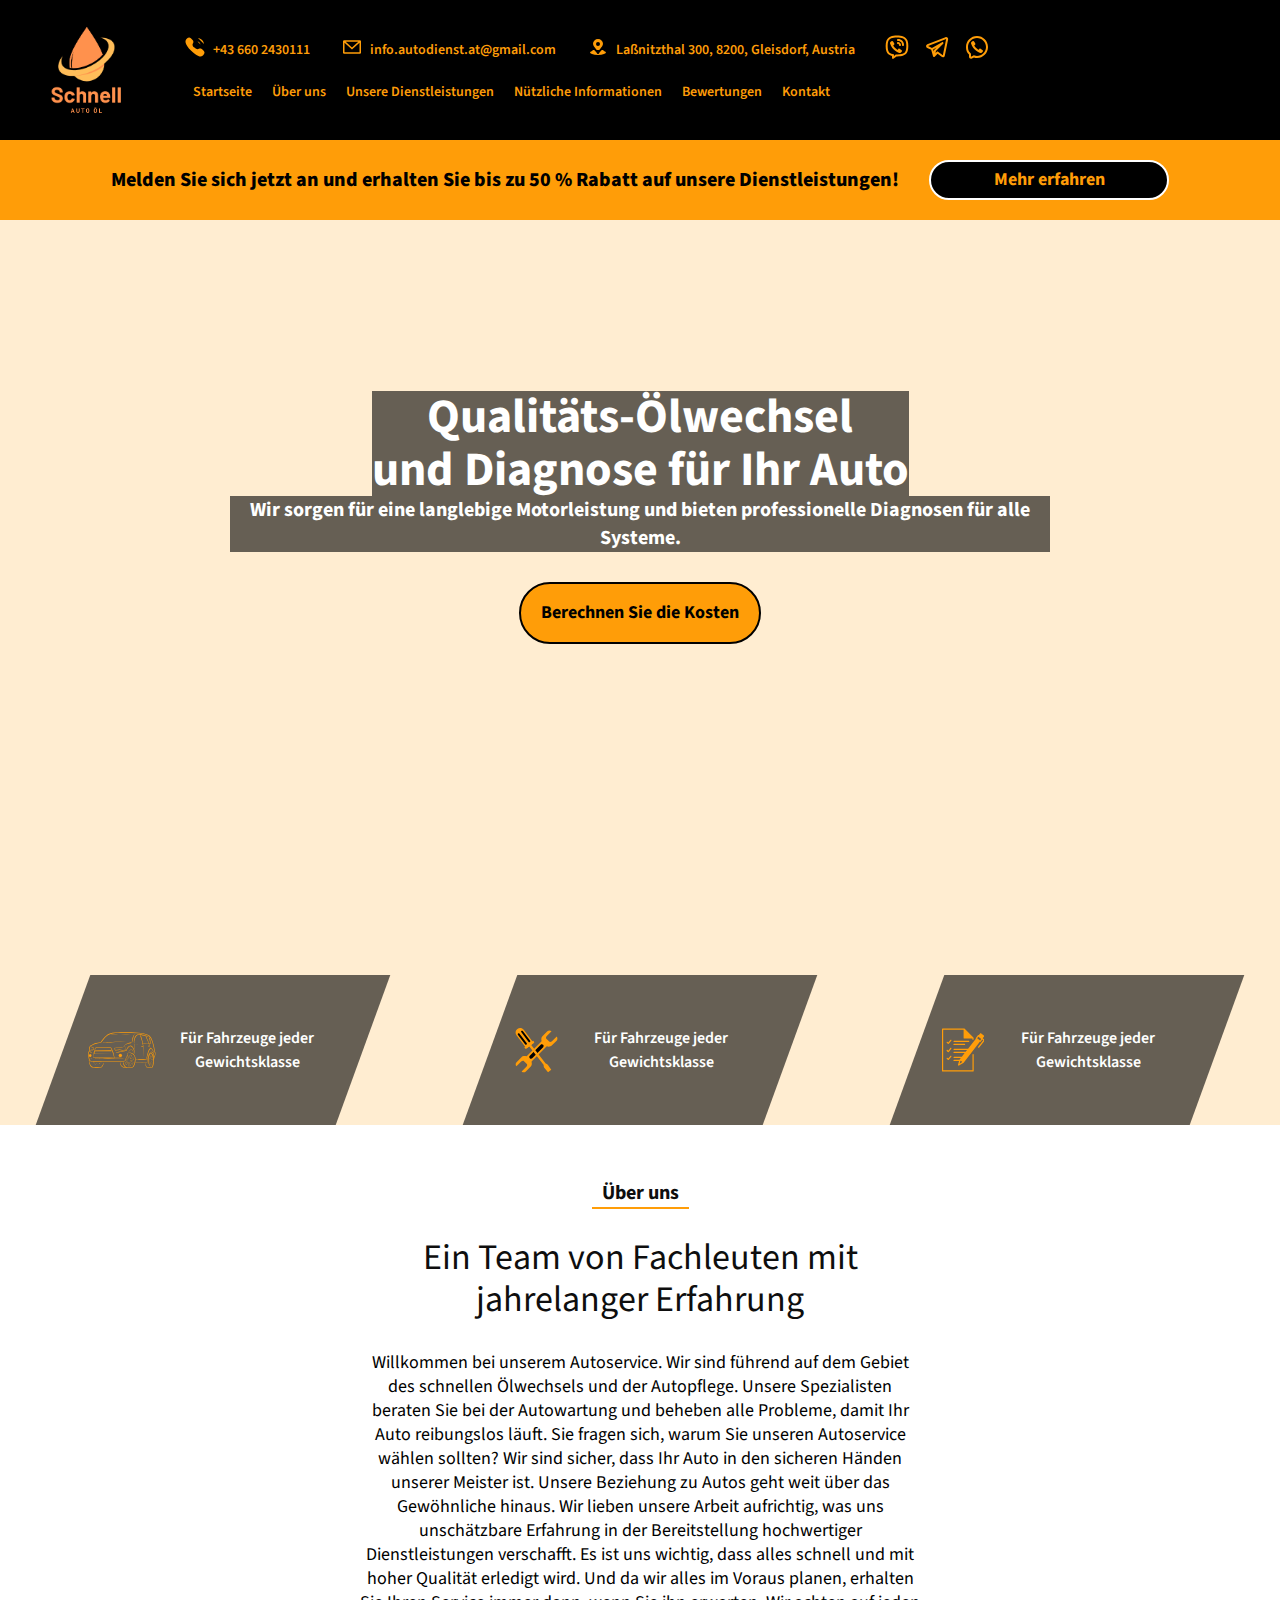
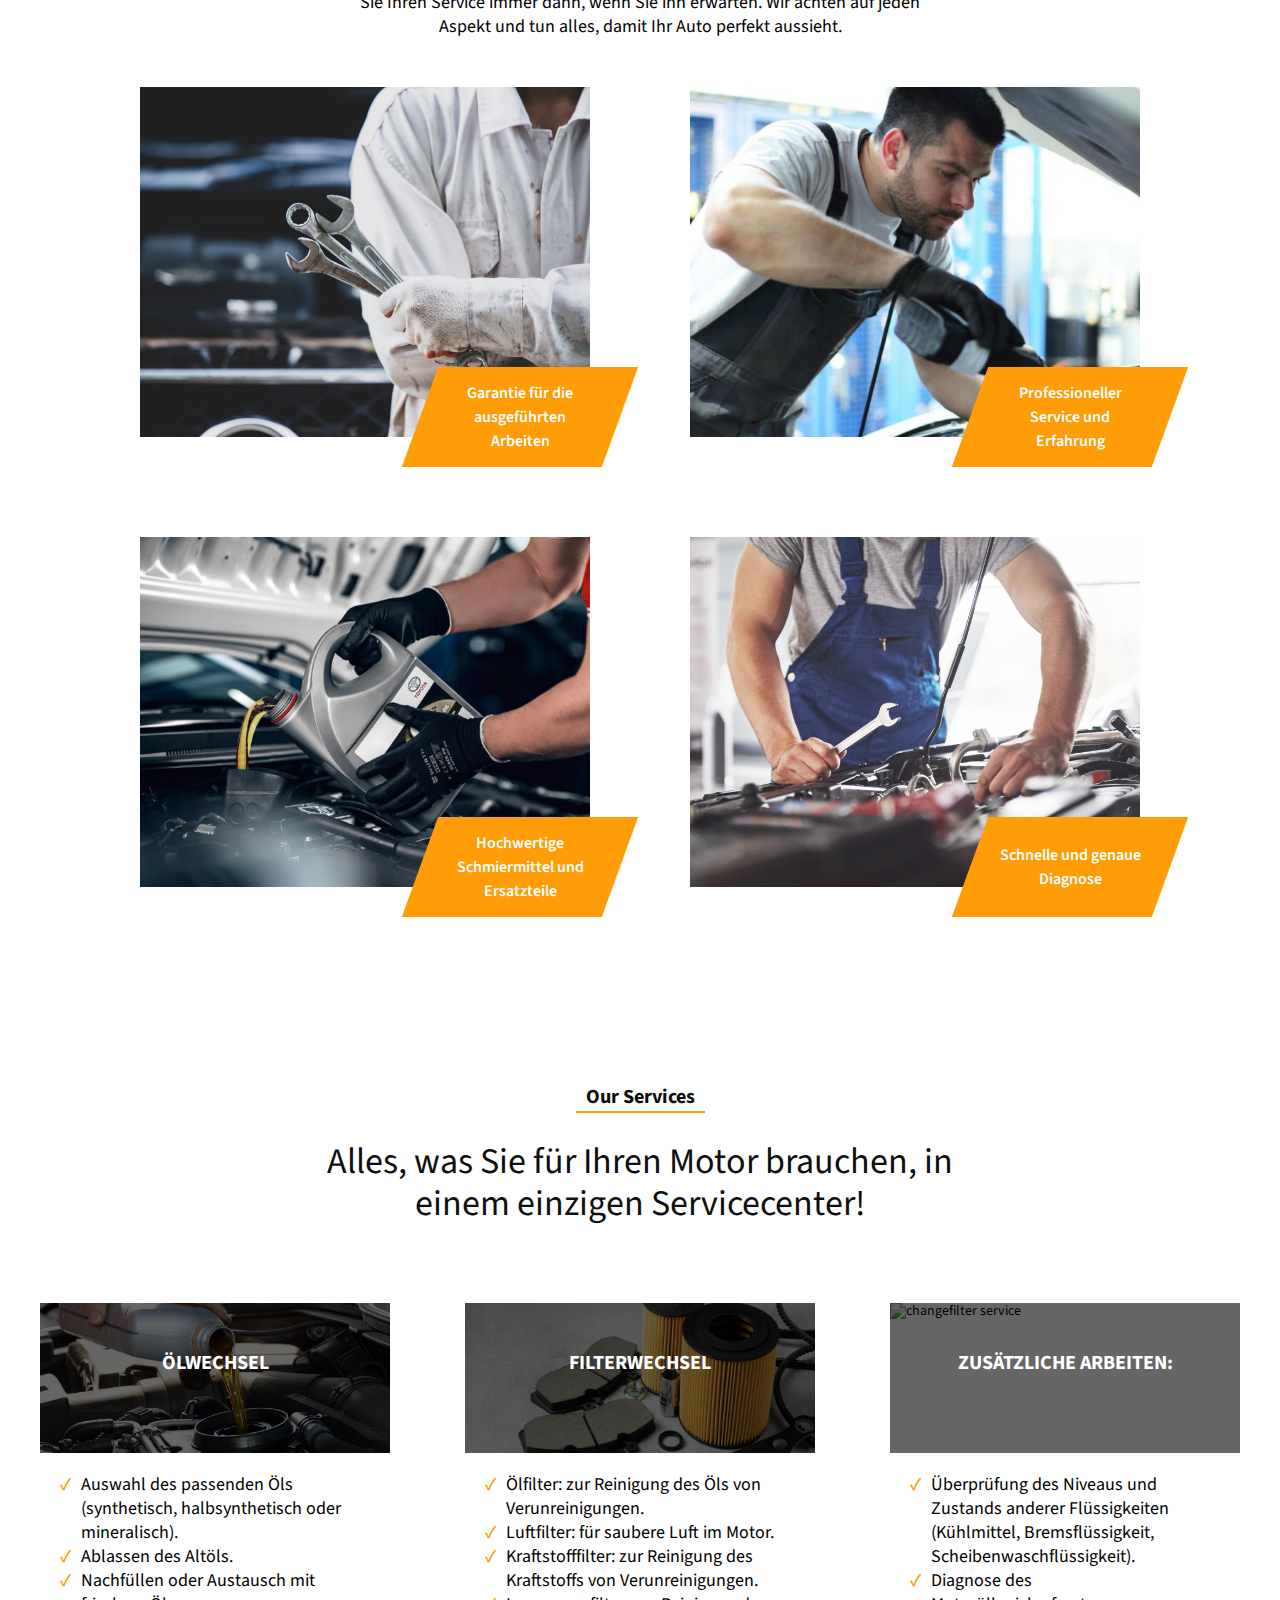
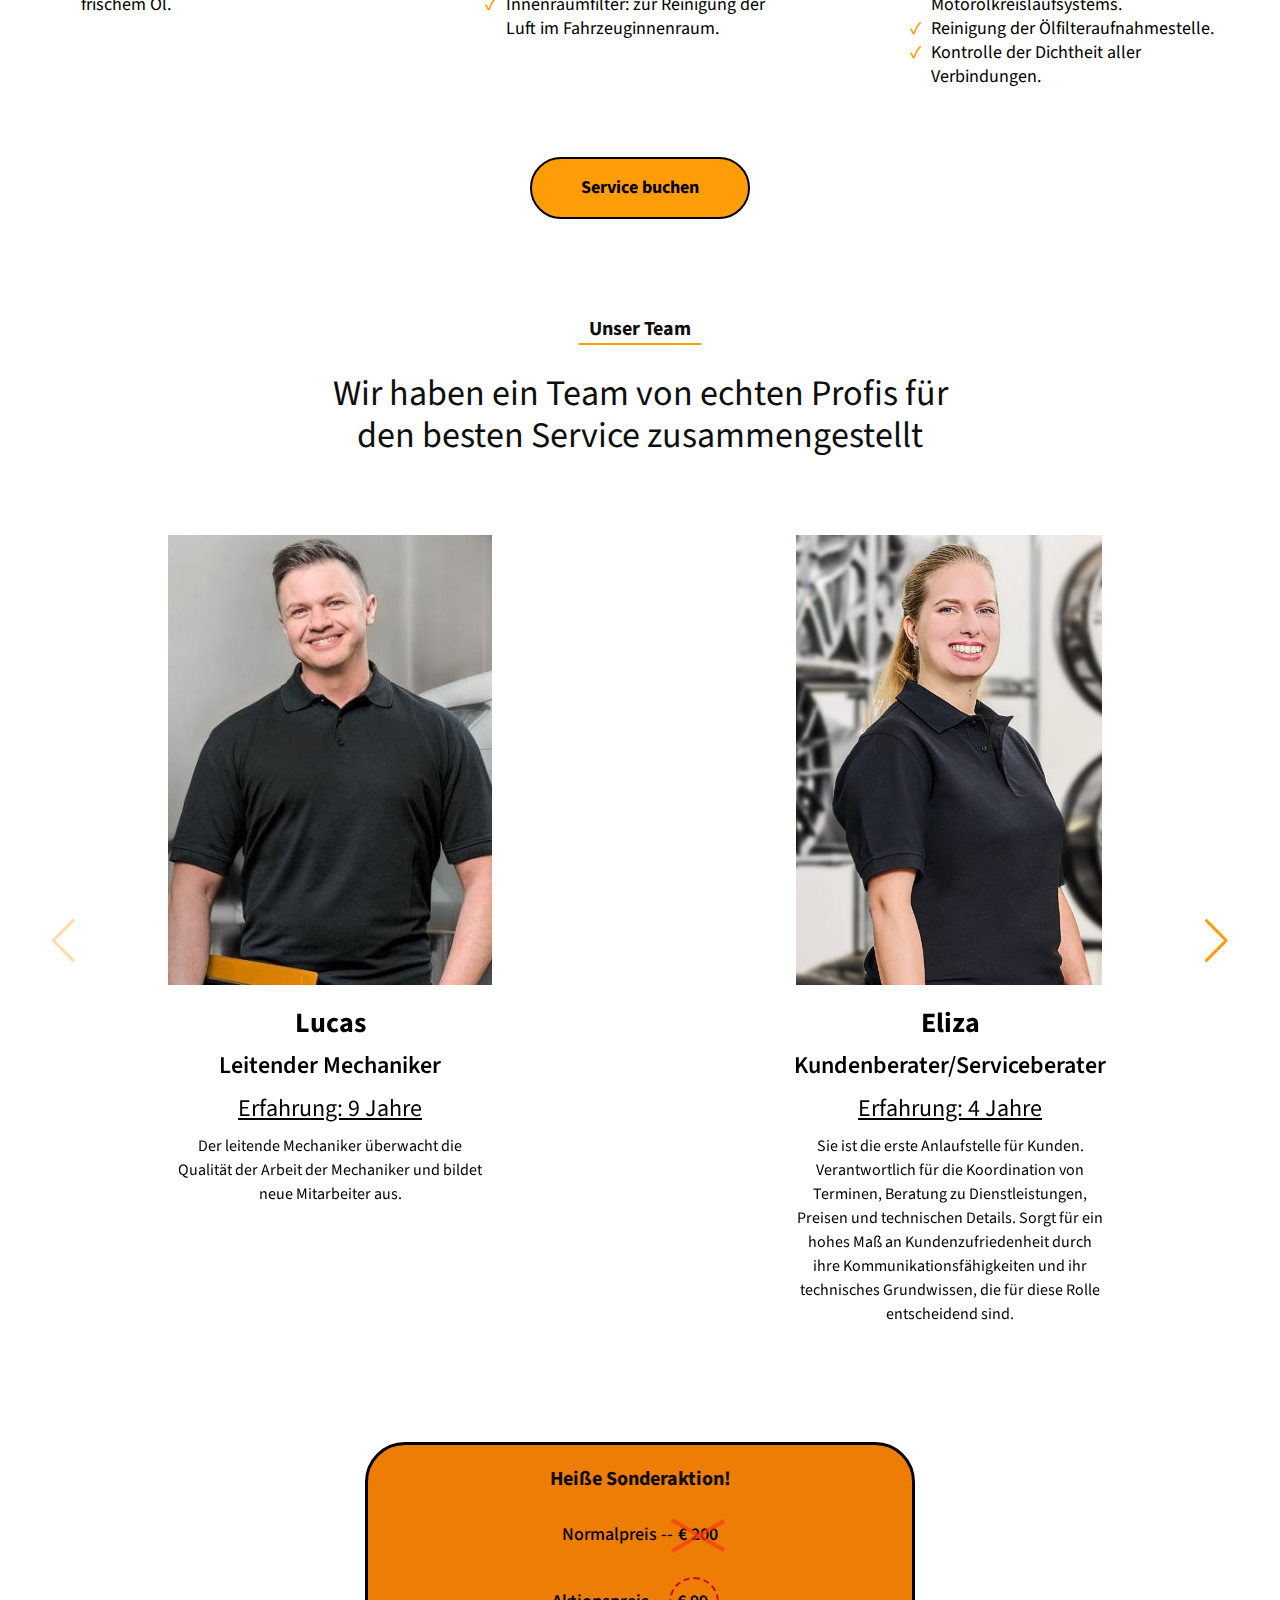
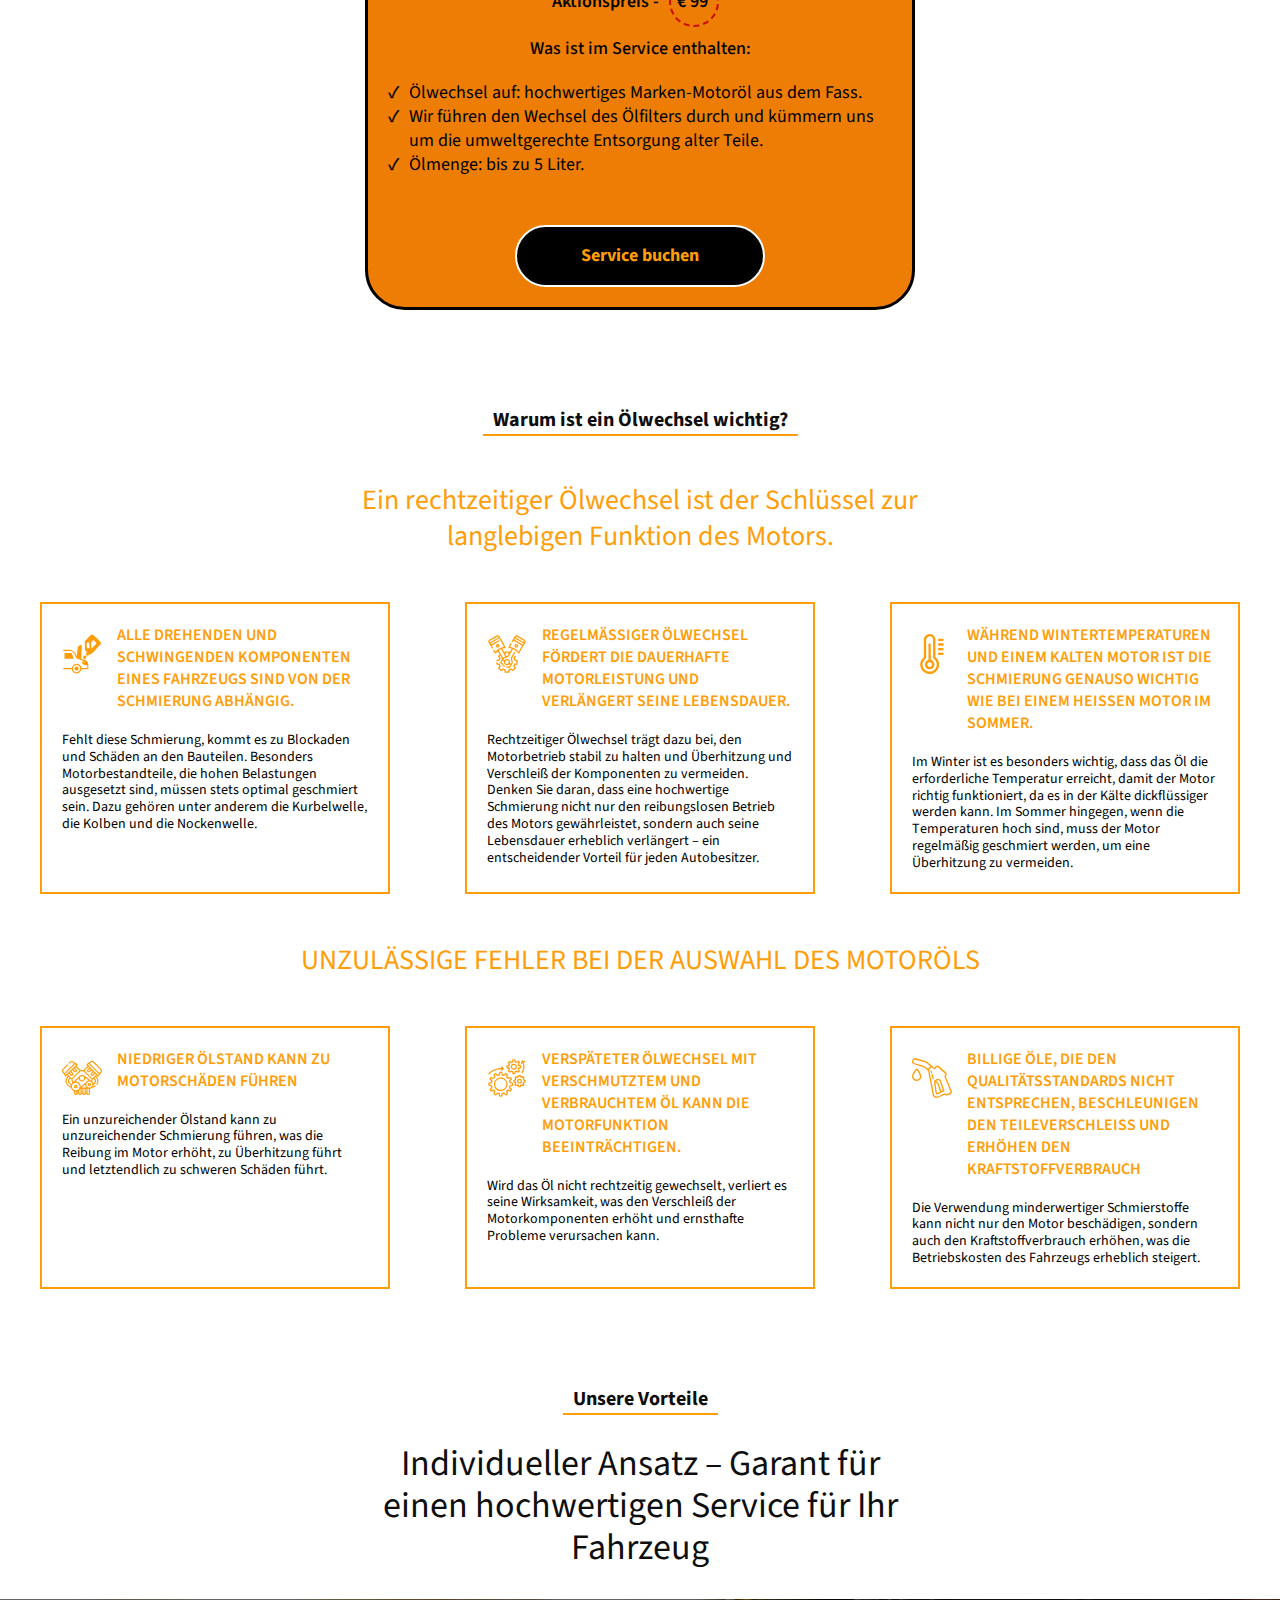
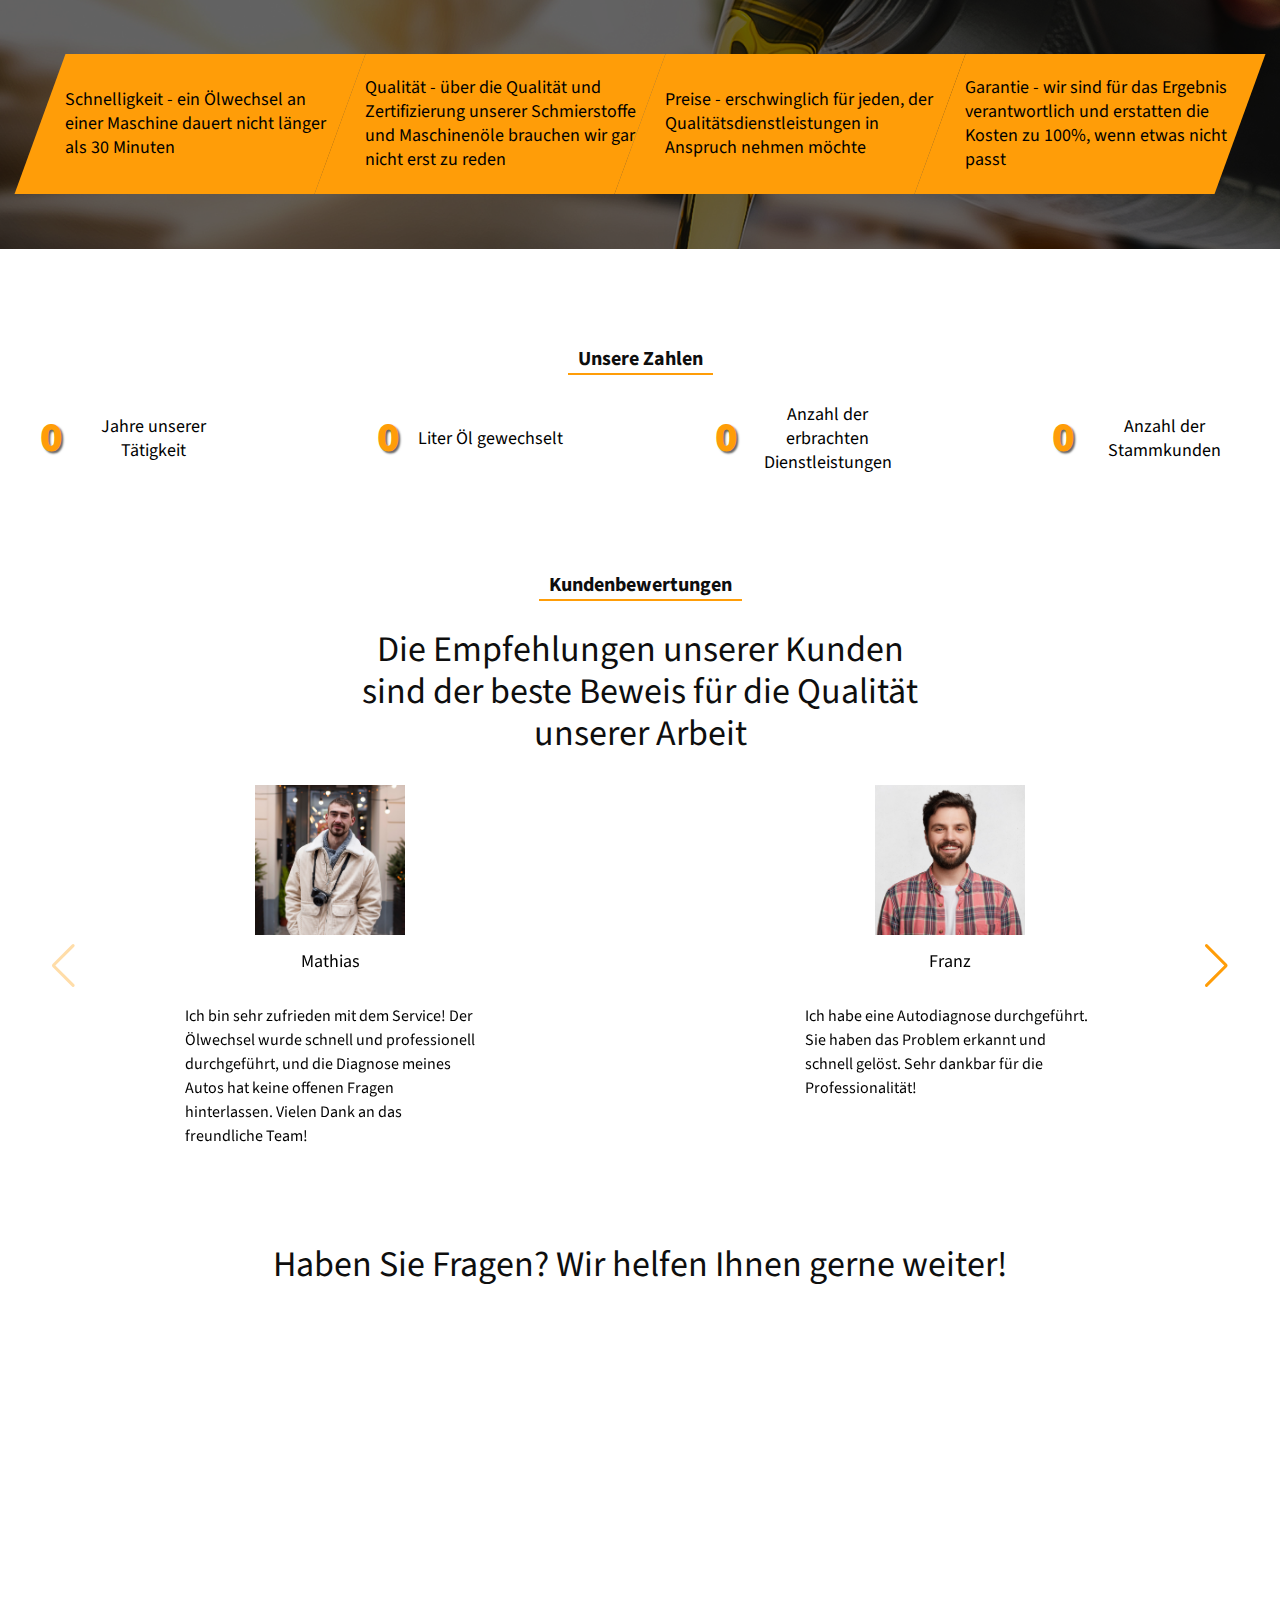
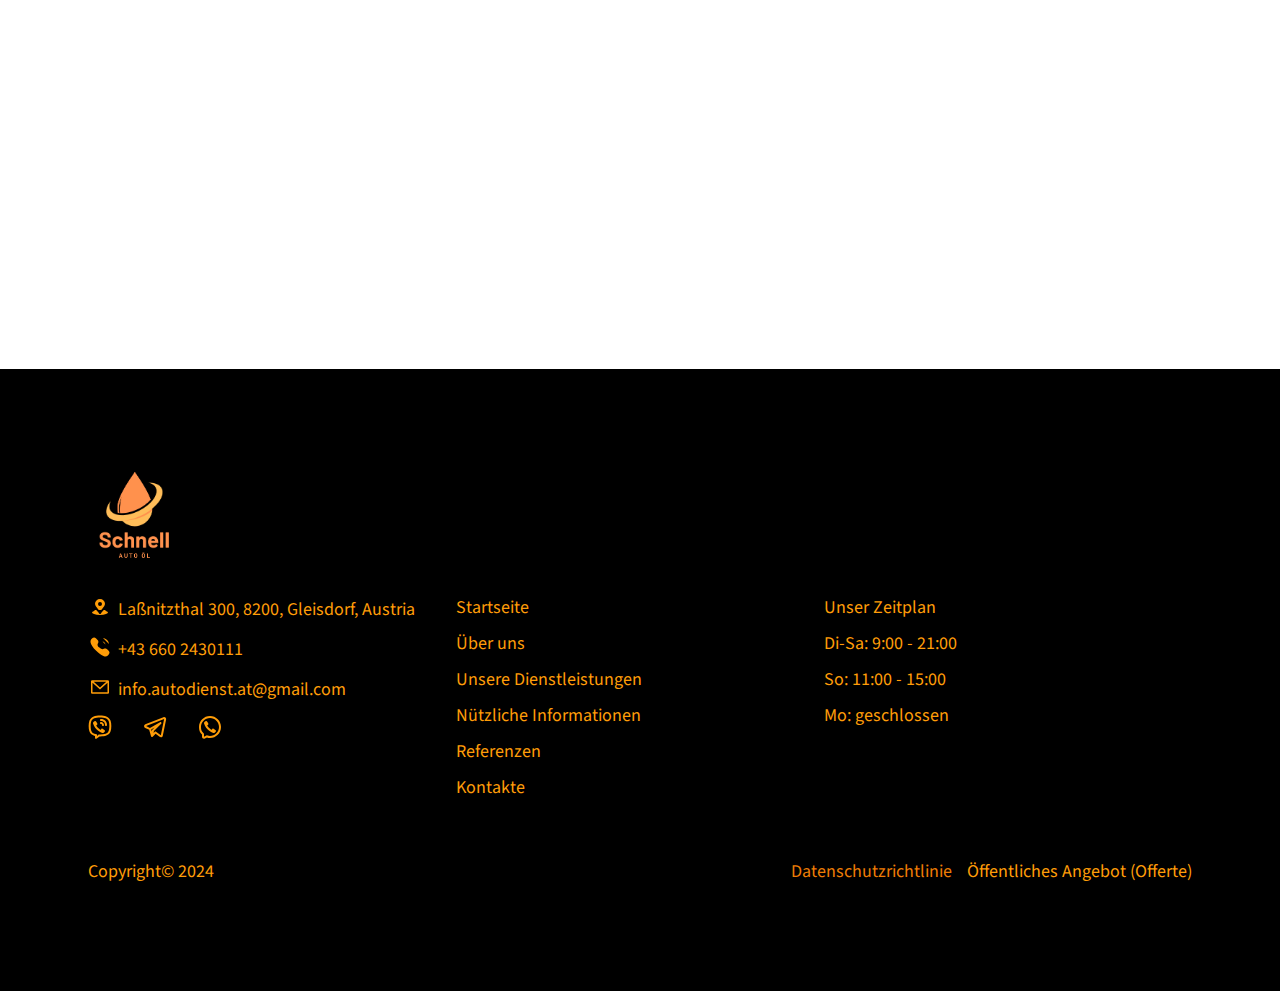
==== commit a717d862: "fixed hedder with google translate" ====
--- a/index.html
+++ b/index.html
@@ -1045,6 +1045,7 @@
                 new google.translate.TranslateElement(
                     {
                         pageLanguage: 'de', 
+                        layout: google.translate.TranslateElement.SIMPLE,
                     },
                     'google_translate_element'
                 );
--- a/css/main-styles.css
+++ b/css/main-styles.css
@@ -141,7 +141,7 @@
 }
 .site-container_first {
   position: relative;
-  height: calc(100vh + 90px);
+  height: calc(100vh + 135px);
   width: 100%;
   display: flex;
   justify-content: center;
--- a/css/media-styles.css
+++ b/css/media-styles.css
@@ -173,7 +173,7 @@
     }
     .site-container_first {
         position: relative;
-        height: 80vh;
+        height: 75vh;
     }
     .banner {
         height: 100px;
@@ -1068,6 +1068,18 @@
     .footer-container {
         padding: 20px;
     }
+    .site-footer_bottom{
+        display: flex;
+        flex-direction: column;
+        justify-content: start;
+    }
+    .footer-low{
+        display: flex;
+        flex-direction: column;
+    }
+    .public-offer-link{
+        margin-left: 0;
+    }
     .company-logo {
         width: 70px;
         height: 70px;
@@ -1269,6 +1281,10 @@
     .worker{
         width: 90%;
         height: 700px;
+    }
+    .site-footer_top {
+        flex-wrap: nowrap;
+        flex-direction: column;
     }
 }
 @media (max-width: 376px) {
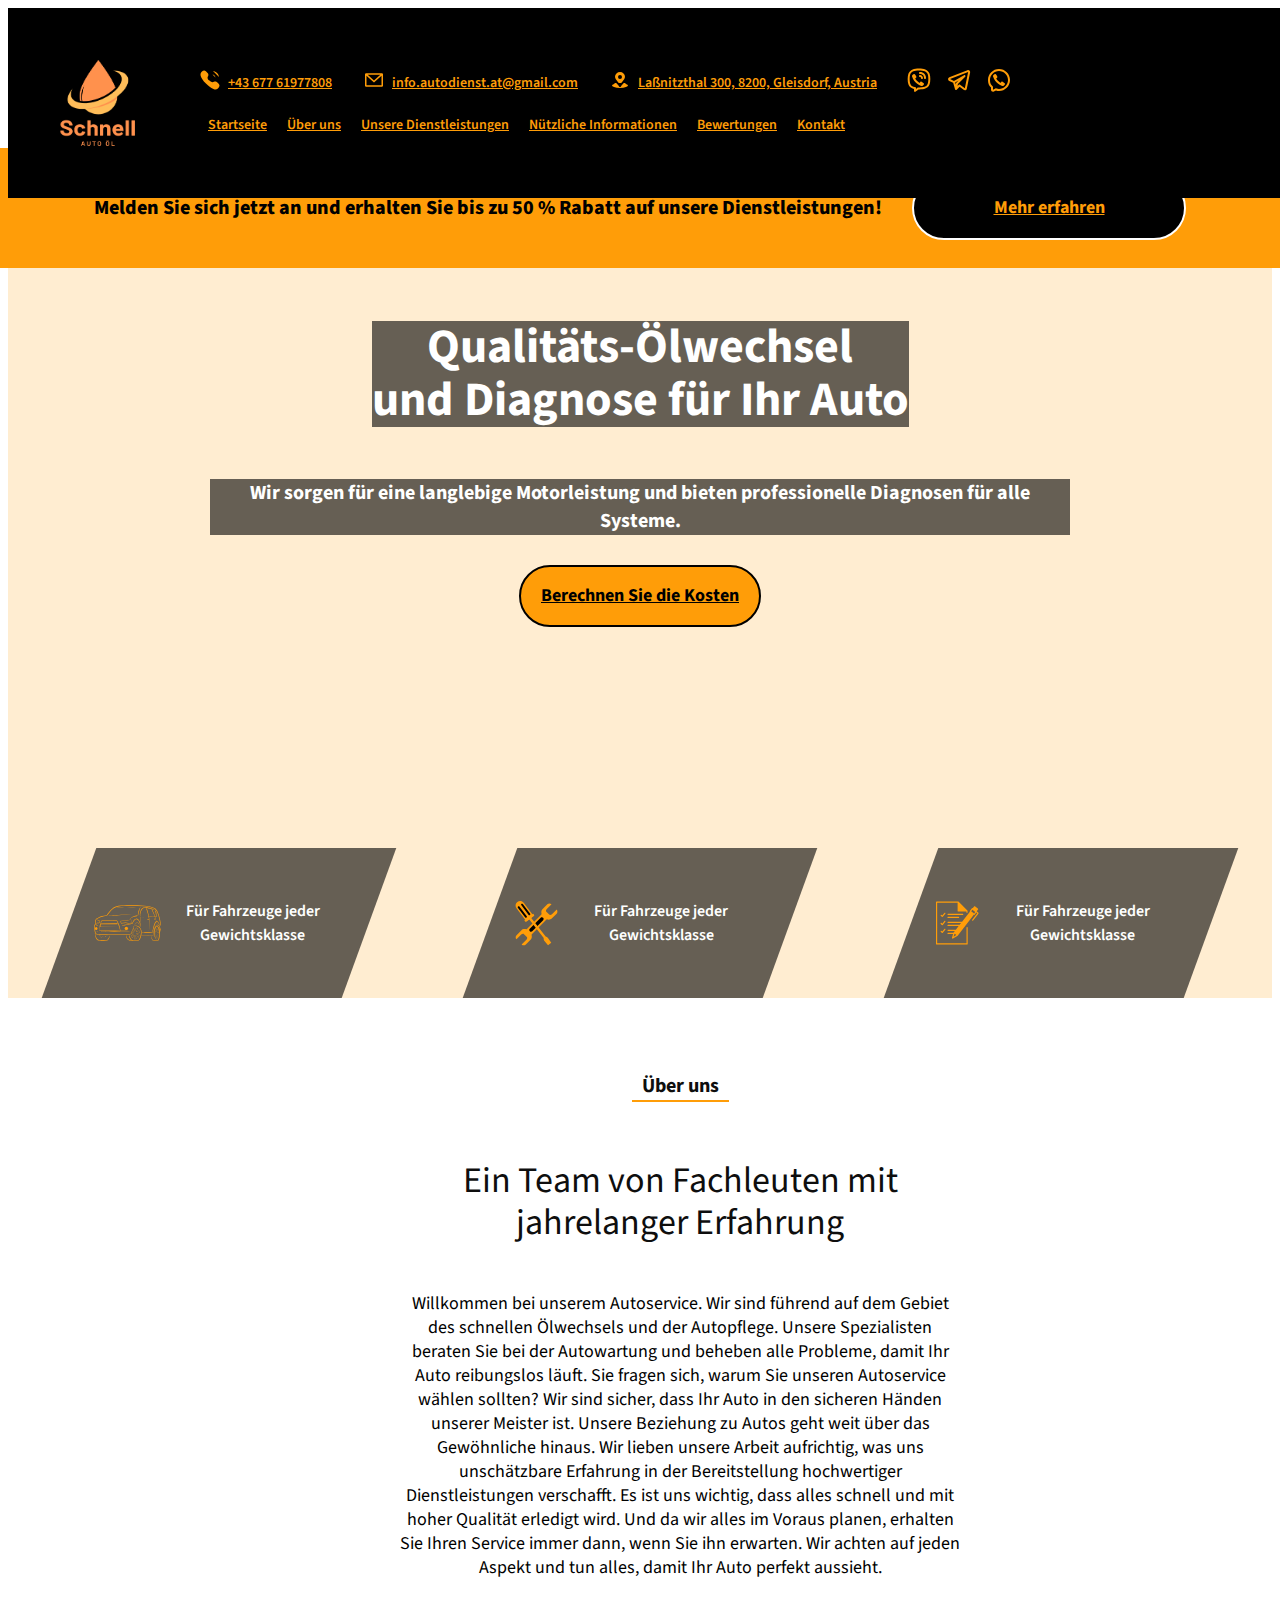
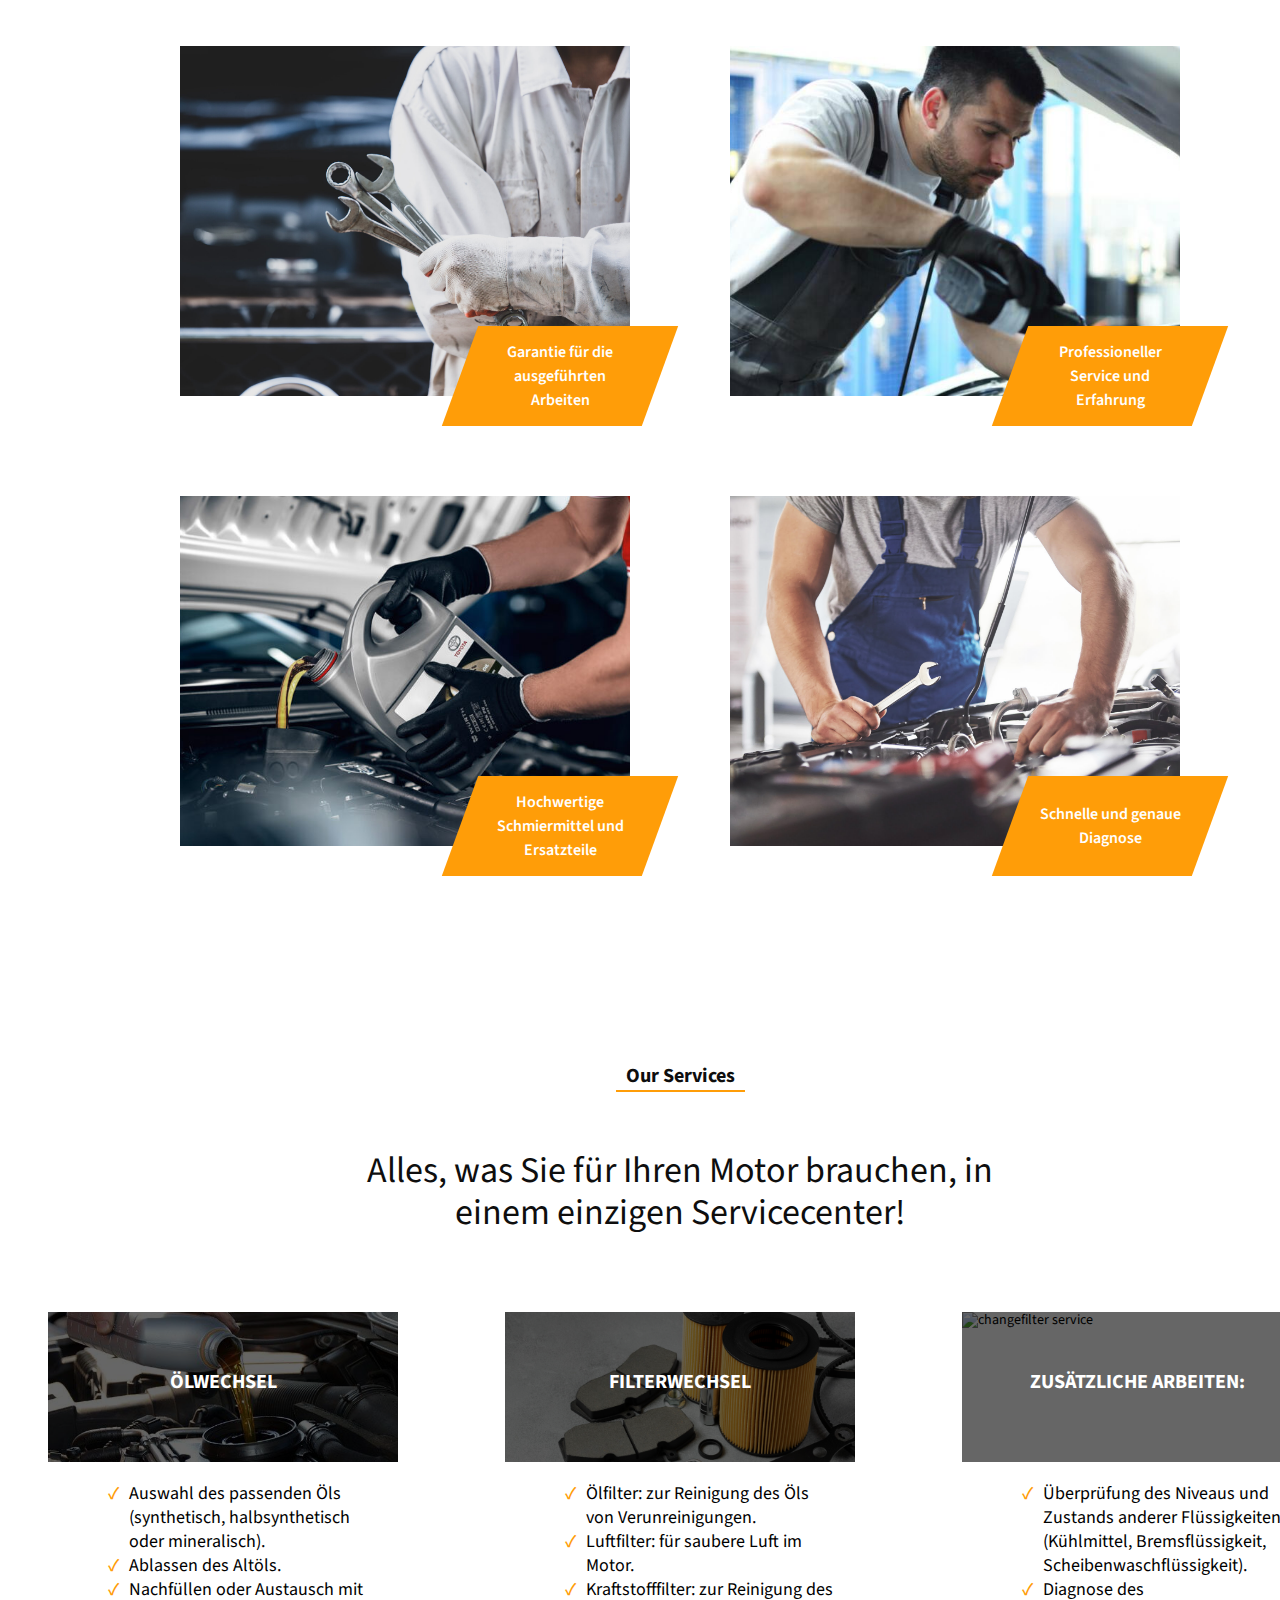
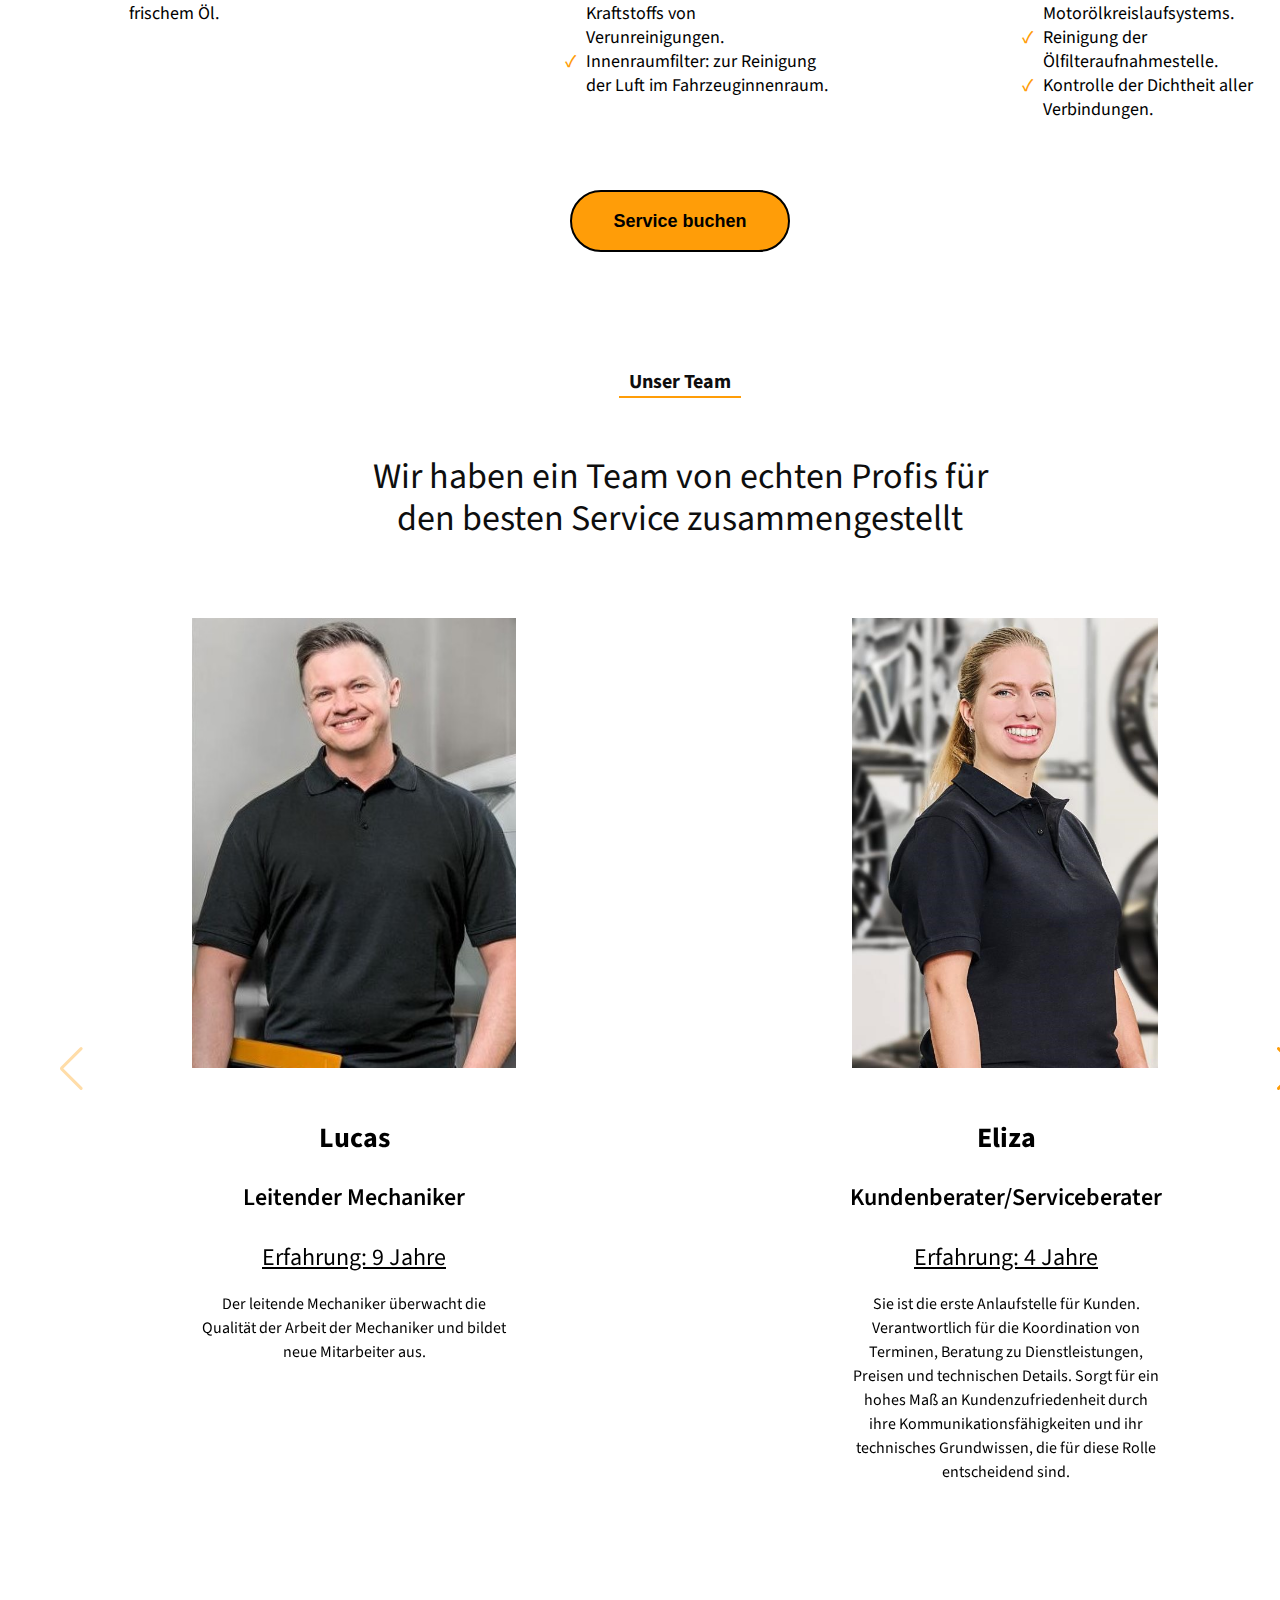
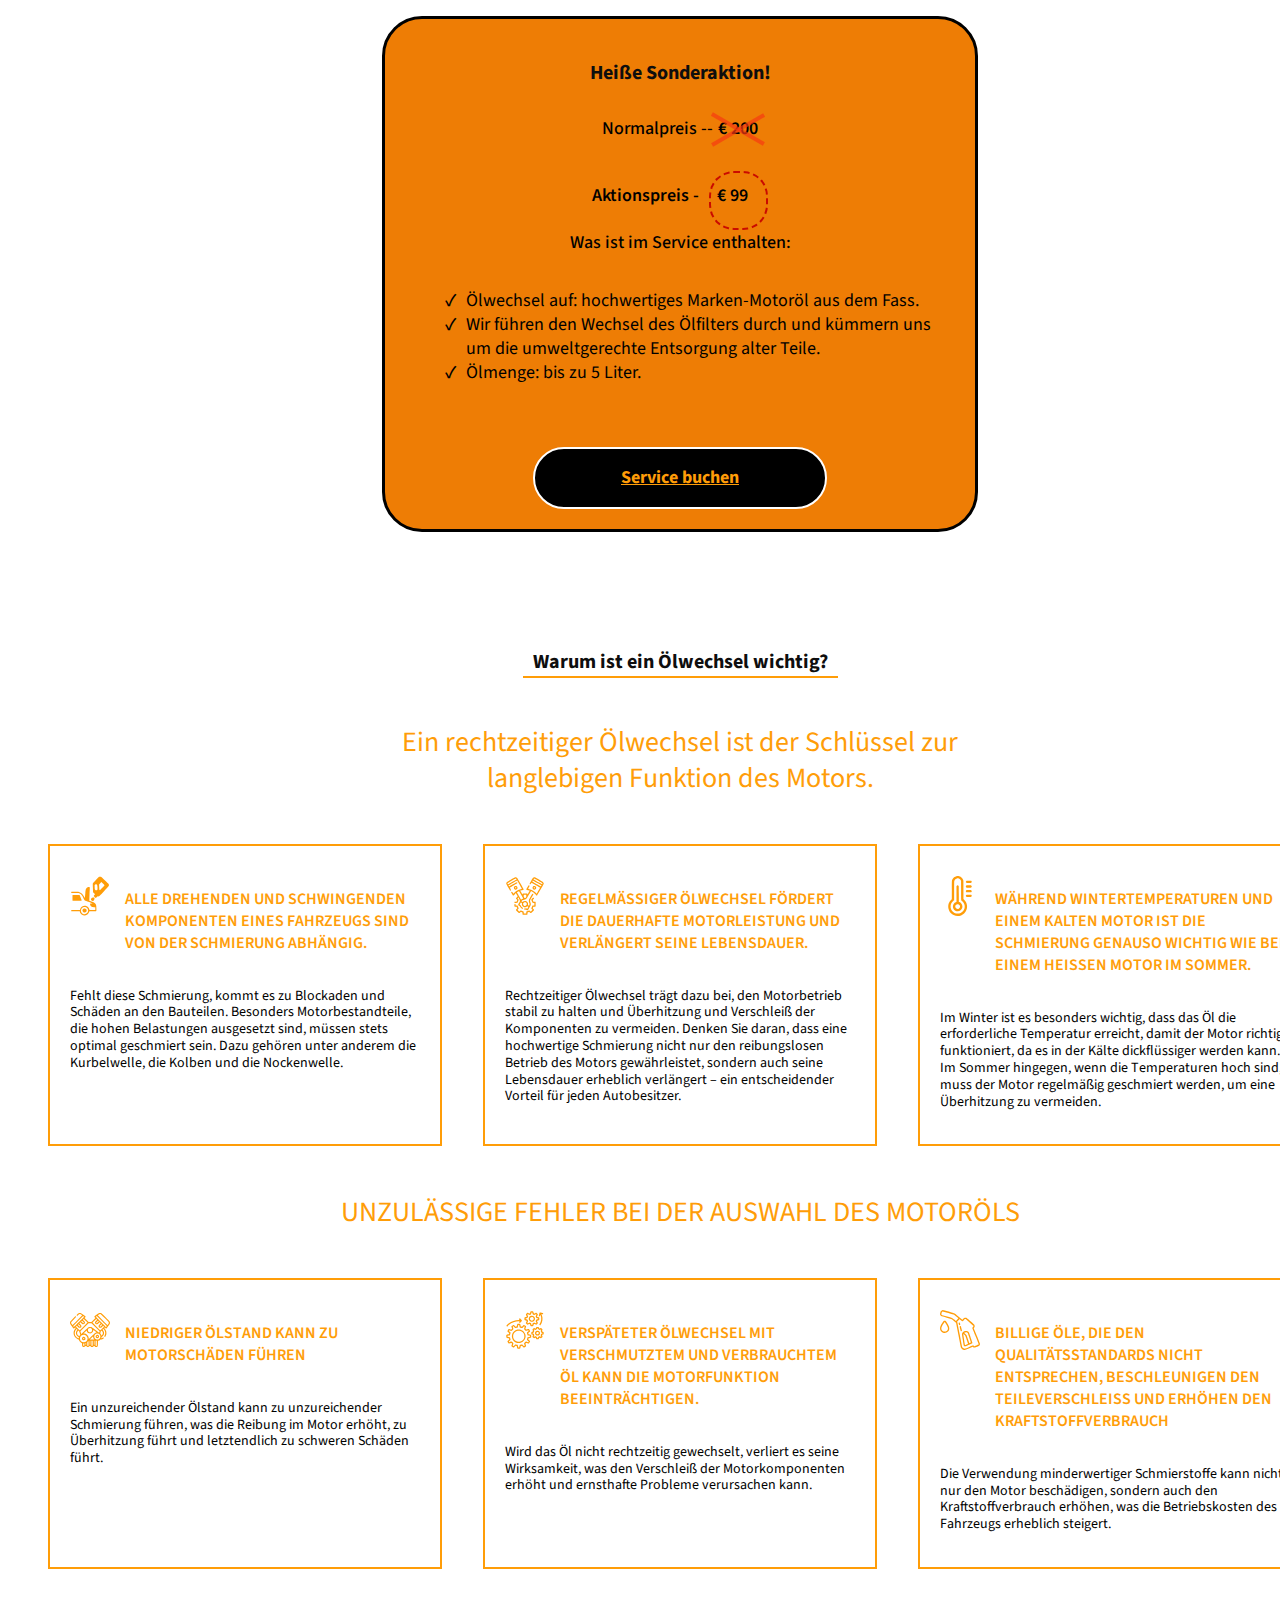
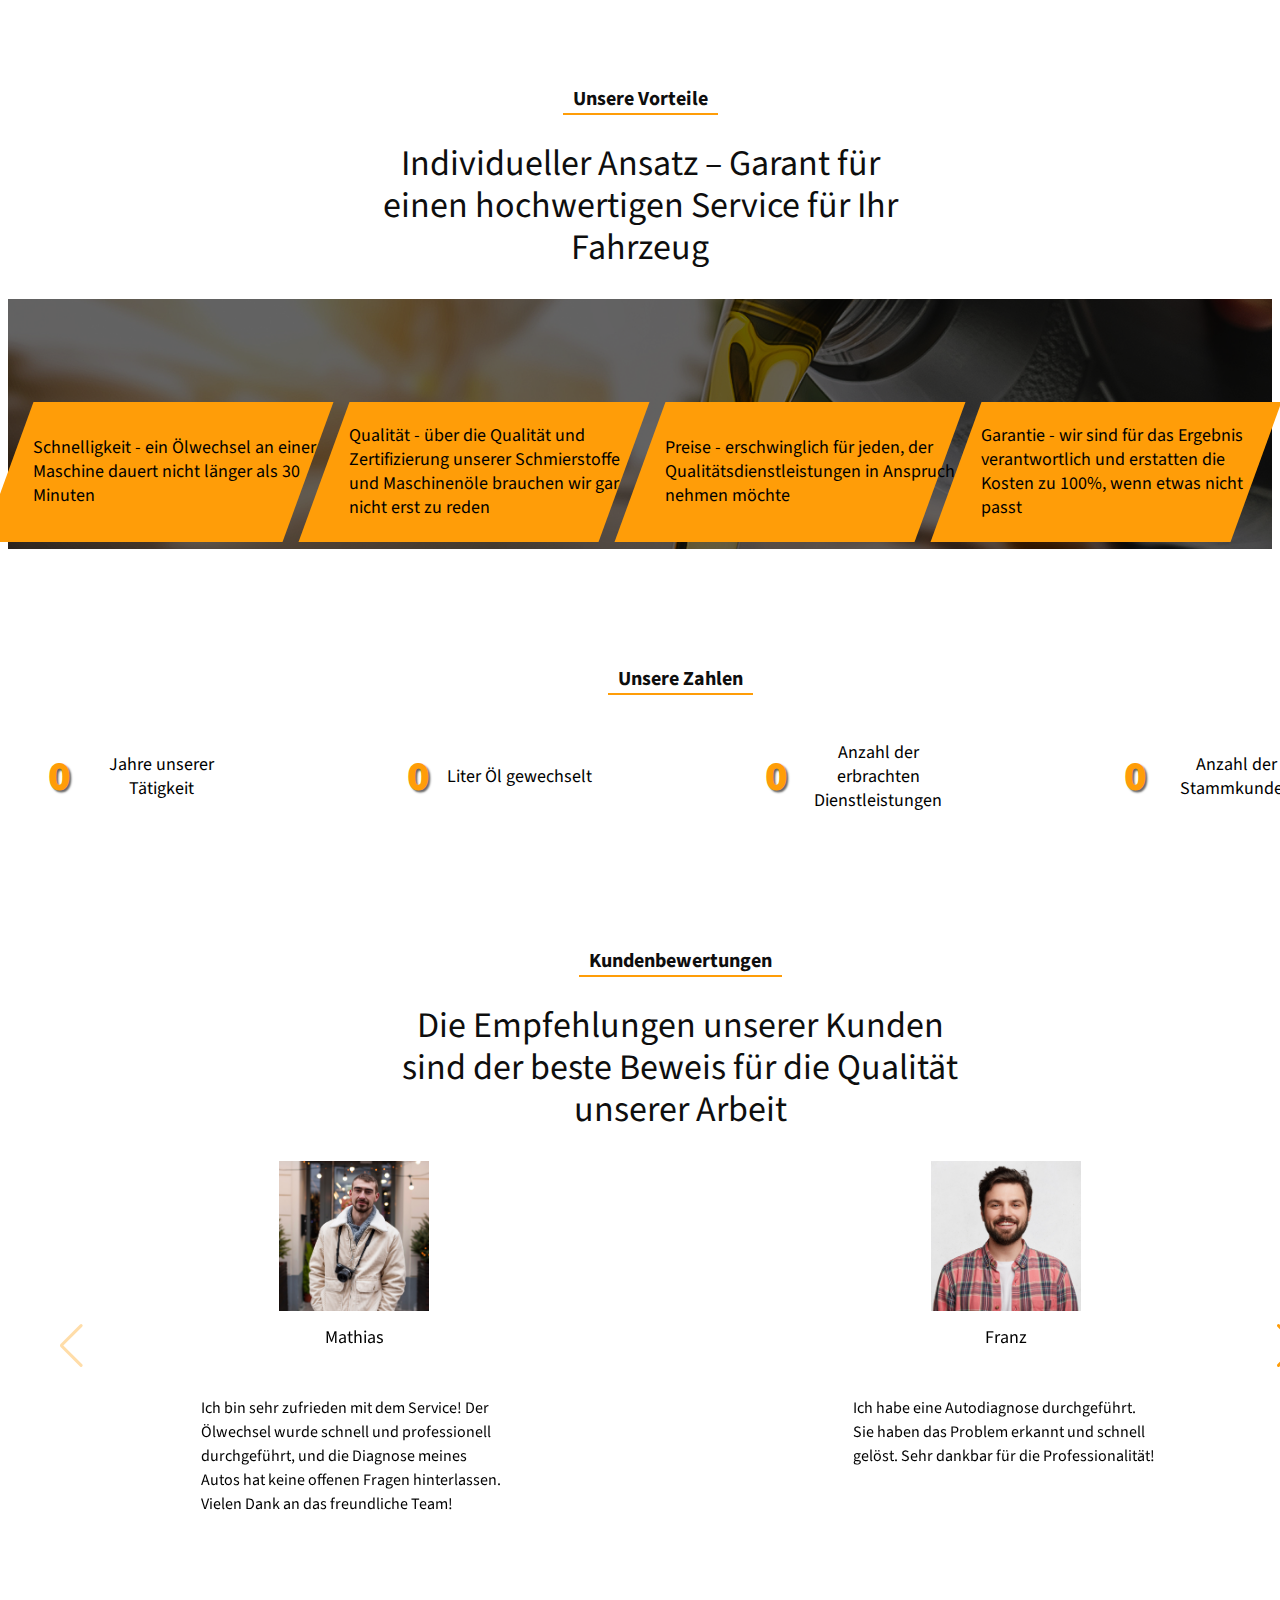
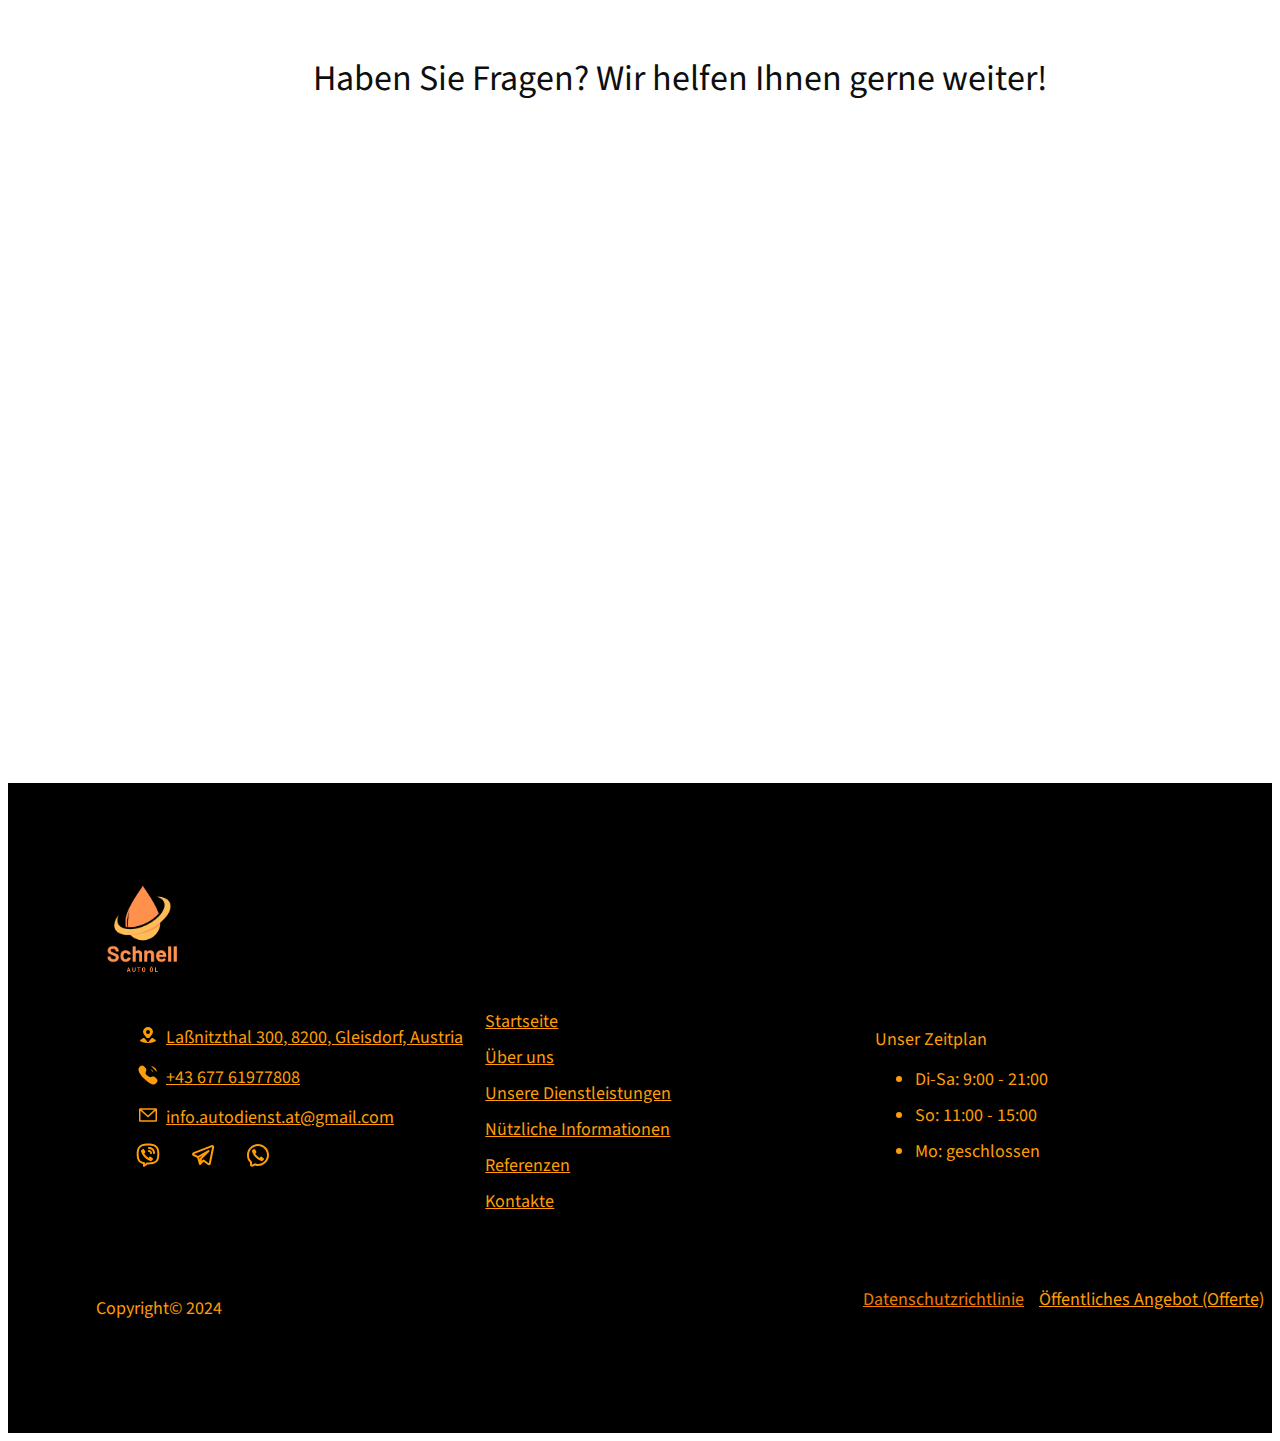
==== commit 71e14108: "fixed contact phone" ====
--- a/index.html
+++ b/index.html
@@ -31,7 +31,8 @@
     <link rel="preconnect" href="https://fonts.gstatic.com" crossorigin>
     <link href="https://fonts.googleapis.com/css2?family=Source+Sans+3:ital,wght@0,200..900;1,200..900&display=swap"
         rel="stylesheet">
-    <link rel="stylesheet" href="./css/null.css">
+    <link rel="stylesheet" href="./css/null.min.css">
+    
     <link rel="stylesheet" href="./css/main-styles.css">
     <link rel="stylesheet" href="./css/media-styles.css">
     <link rel="stylesheet" href="https://cdn.jsdelivr.net/npm/swiper@11/swiper-bundle.min.css" />
@@ -153,11 +154,11 @@
                 <div class="site-header_all">
                     <div class="site-header__top">
                         <div class="site-header_contacts">
-                            <a href="tel:+436602430111" class="tel-link site-header_link">
+                            <a href="tel:+4367761977808" class="tel-link site-header_link">
                                 <svg class="tel-icon">
                                     <use xlink:href="#phone"></use>
                                 </svg>
-                                +43 660 2430111
+                                +43 677 61977808
                             </a>
                             <a href="mailto:info.autodienst.at@gmail.com?utm_source=header&utm_medium=email&utm_campaign=contact"
                                 class="email-link site-header_link">
@@ -177,21 +178,21 @@
                         </div>
                         <div class="header-right">
                             <div class="site-header_messengers">
-                                <a href="viber://chat?number=%2B380665809263&utm_source=header&utm_medium=social&utm_campaign=viber"
+                                <a href="viber://chat?number=%2B436602430111&utm_source=header&utm_medium=social&utm_campaign=viber"
                                     class="top_header_icon_subtitle" target="_blank"
                                     data-translate-key="messenger_viber">
                                     <svg class="viber-icon">
                                         <use xlink:href="#viber"></use>
                                     </svg>
                                 </a>
-                                <a href="https://t.me/+380665809263?utm_source=header&utm_medium=social&utm_campaign=telegram"
+                                <a href="https://t.me/+436602430111?utm_source=header&utm_medium=social&utm_campaign=telegram"
                                     class="top_header_icon_subtitle" target="_blank"
                                     data-translate-key="messenger_telegram">
                                     <svg class="telegram-icon">
                                         <use xlink:href="#telegram"></use>
                                     </svg>
                                 </a>
-                                <a href="https://wa.me/380665809263?utm_source=header&utm_medium=social&utm_campaign=whatsapp"
+                                <a href="https://wa.me/436602430111?utm_source=header&utm_medium=social&utm_campaign=whatsapp"
                                     class="top_header_icon_subtitle" target="_blank"
                                     data-translate-key="messenger_whatsapp">
                                     <svg class="whatsapp-icon">
@@ -288,7 +289,7 @@
                     <div class="banner">
                         <p data-translate-key="banner_discount">Melden Sie sich jetzt an und erhalten Sie bis zu 50 %
                             Rabatt auf unsere Dienstleistungen!</p>
-                        <a href="#promo" class="banner-btn btn-black" data-translate-key="banner_btn_more">Mehr
+                        <a href="#prom" class="banner-btn btn-black" data-translate-key="banner_btn_more">Mehr
                             erfahren</a>
                     </div>
                     <div class="top-content_wiget">
@@ -598,7 +599,7 @@
                     </div>
                 </div>
             </section>
-            <section id="promo" class="promo">
+            <section id="prom" class="promo">
                 <div class="site-container">
                     <div class="promo-block">
                         <h3 class="subtitle" data-translate-key="promo_title">Heiße Sonderaktion!</h3>
@@ -904,11 +905,11 @@
                                     Laßnitzthal 300, 8200, Gleisdorf, Austria</a>
                             </li>
                             <li>
-                                <a href="tel:+436602430111" class="tel-link">
+                                <a href="tel:+4367761977808" class="tel-link">
                                     <svg class="tel-icon">
                                         <use xlink:href="#phone"></use>
                                     </svg>
-                                    +43 660 2430111</a>
+                                    +43 677 61977808</a>
                             </li>
                             <li>
                                 <a href="mailto:info.autodienst.at@gmail.com?utm_source=footer&utm_medium=email&utm_campaign=contact"
@@ -920,19 +921,19 @@
                             </li>
                             <li class="site-footer_messengers">
 
-                                <a href="viber://chat?number=%2B380665809263&utm_source=footer&utm_medium=social&utm_campaign=viber"
+                                <a href="viber://chat?number=%2B436602430111&utm_source=footer&utm_medium=social&utm_campaign=viber"
                                     target="_blank" data-translate-key="footer_viber">
                                     <svg class="viber-icon">
                                         <use xlink:href="#viber"></use>
                                     </svg>
                                 </a>
-                                <a href="https://t.me/+380665809263?utm_source=footer&utm_medium=social&utm_campaign=telegram"
+                                <a href="https://t.me/+436602430111?utm_source=footer&utm_medium=social&utm_campaign=telegram"
                                     target="_blank" data-translate-key="footer_telegram">
                                     <svg class="telegram-icon">
                                         <use xlink:href="#telegram"></use>
                                     </svg>
                                 </a>
-                                <a href="https://wa.me/380665809263?utm_source=footer&utm_medium=social&utm_campaign=whatsapp"
+                                <a href="https://wa.me/436602430111?utm_source=footer&utm_medium=social&utm_campaign=whatsapp"
                                     target="_blank" data-translate-key="footer_whatsapp">
                                     <svg class="whatsapp-icon">
                                         <use xlink:href="#whatsapp"></use>
@@ -1045,7 +1046,6 @@
                 new google.translate.TranslateElement(
                     {
                         pageLanguage: 'de', 
-                        layout: google.translate.TranslateElement.SIMPLE,
                     },
                     'google_translate_element'
                 );
--- a/css/main-styles.css
+++ b/css/main-styles.css
@@ -29,9 +29,10 @@
   background: var(--orange);
 }
 /* logo */
-.company-logo-icon {
-  width: 120px;
-  height: 60px;
+.company-logo {
+  display: block;
+  width: 100px;
+  height: 100px;
   fill: var(--orange);
 }
 .company-logo_footer img {
@@ -141,7 +142,8 @@
 }
 .site-container_first {
   position: relative;
-  height: calc(100vh + 135px);
+  /* height: calc(100vh + 135px); */
+  height: 900px;
   width: 100%;
   display: flex;
   justify-content: center;
@@ -334,6 +336,7 @@
 }
 .company-logo {
   display: flex;
+  width: 100px;
   height: 100px;
   /* margin-right: 120px; */
   margin-right: 50px;
@@ -1054,7 +1057,7 @@
 }
 .company-logo_footer {
   display: block;
-  width: 120px;
+  width: 100px;
   height: 100px;
   margin-bottom: 30px;
 }
--- a/css/media-styles.css
+++ b/css/media-styles.css
@@ -17,6 +17,9 @@
 @media (max-width: 1320px){
     .site-header_contacts{
         flex-wrap: wrap;
+    }
+    .site-header {
+        height: 150px;
     }
 }
 @media (max-width: 1241px) {
@@ -970,11 +973,11 @@
         right: 40px;
     
     }
-    .company-logo-icon {
+    /* .company-logo-icon {
         width: 120px;
         height: 60px;
         fill: var(--orange);
-    }
+    } */
     .company-logo_footer img {
         width: auto;
         height: 100px;
@@ -1123,7 +1126,7 @@
     }
     .company-logo {
         height: 70px;
-        width: 90px;
+        width: 70px;
         margin-right: 20px;
     }
     .goog-te-combo{
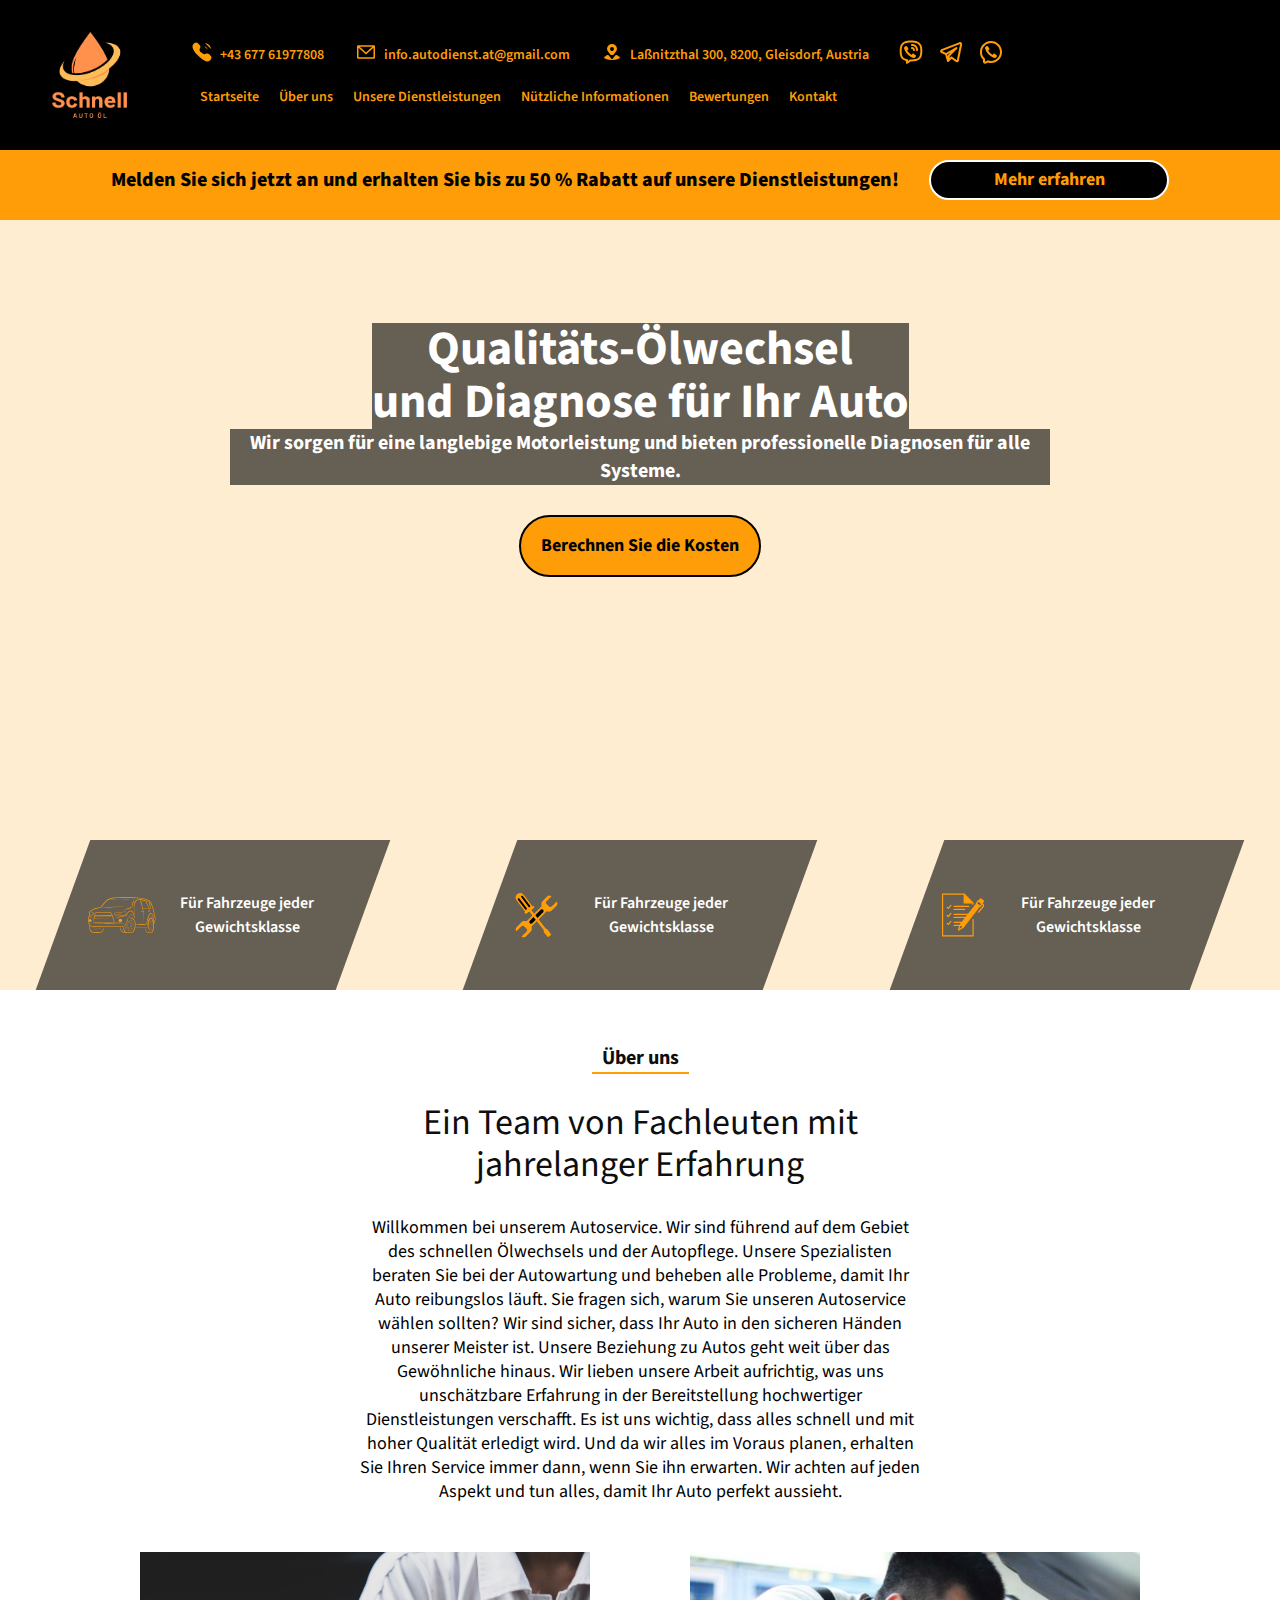
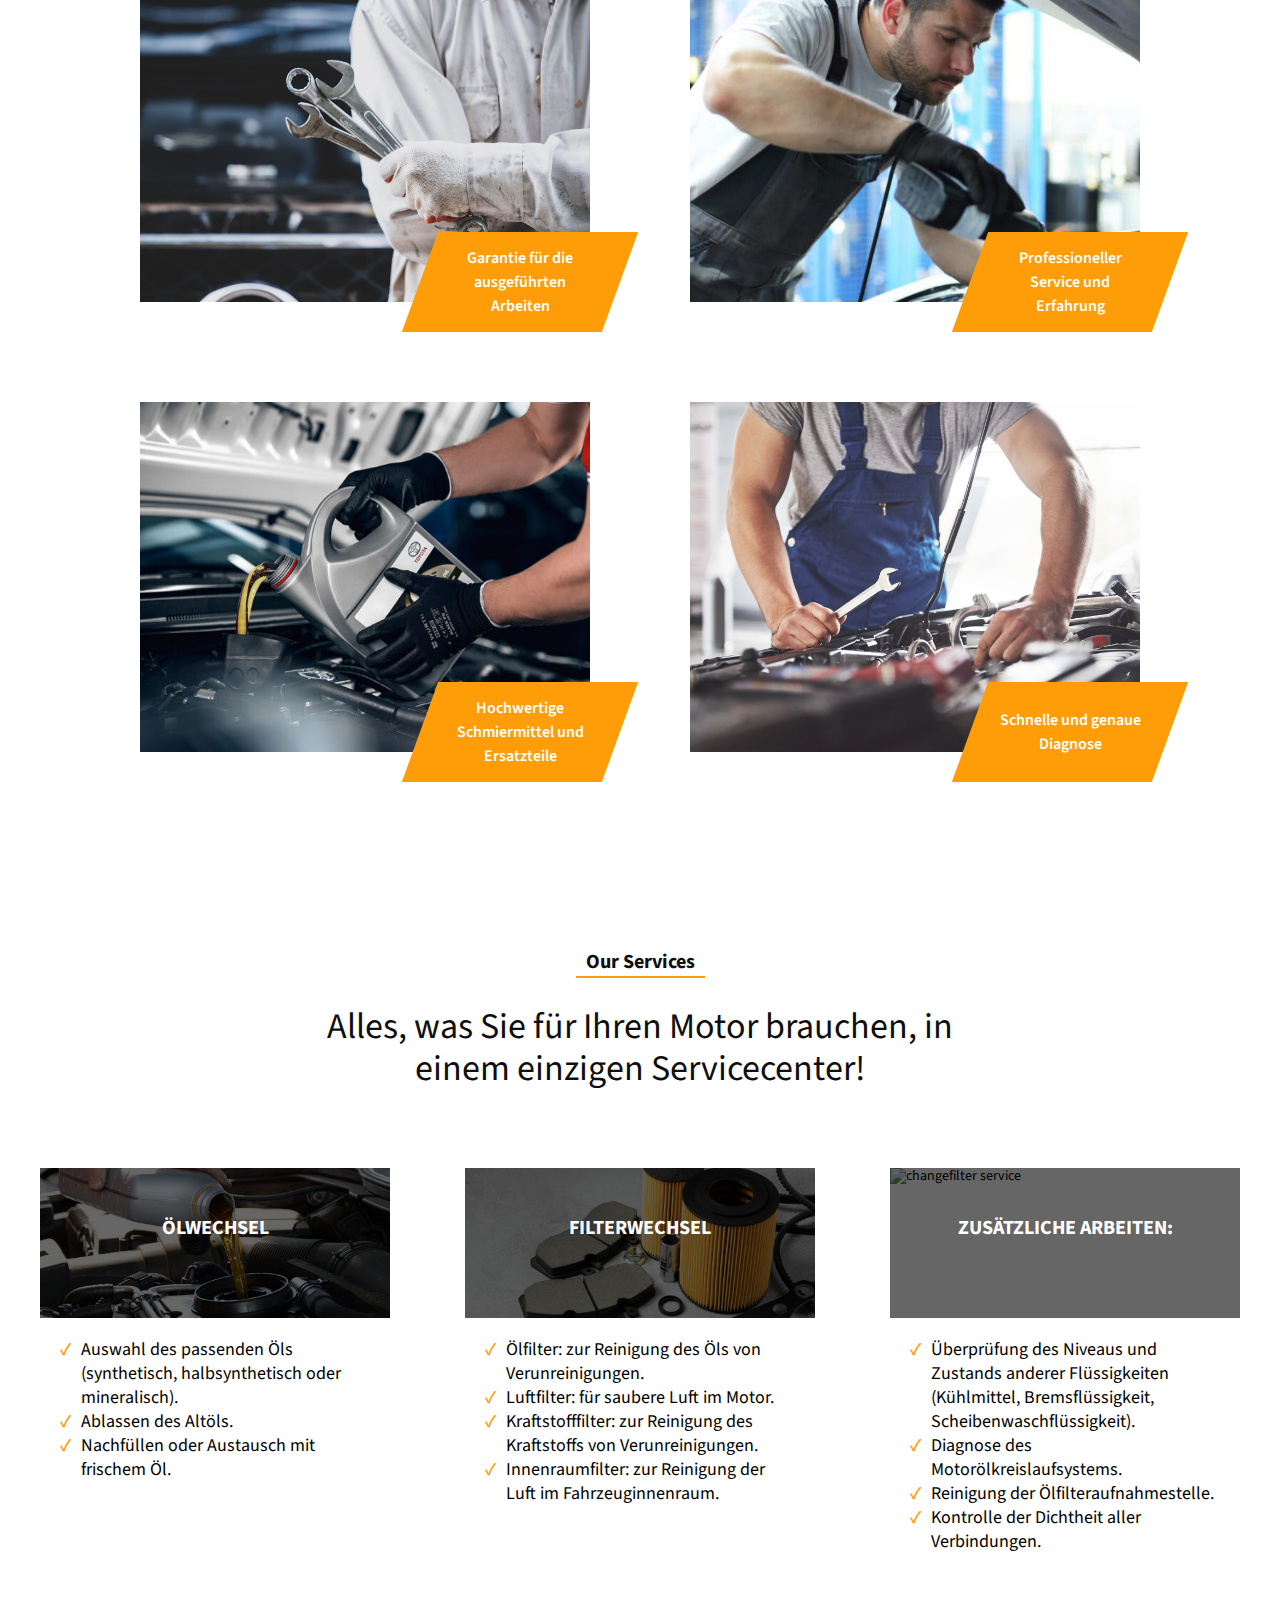
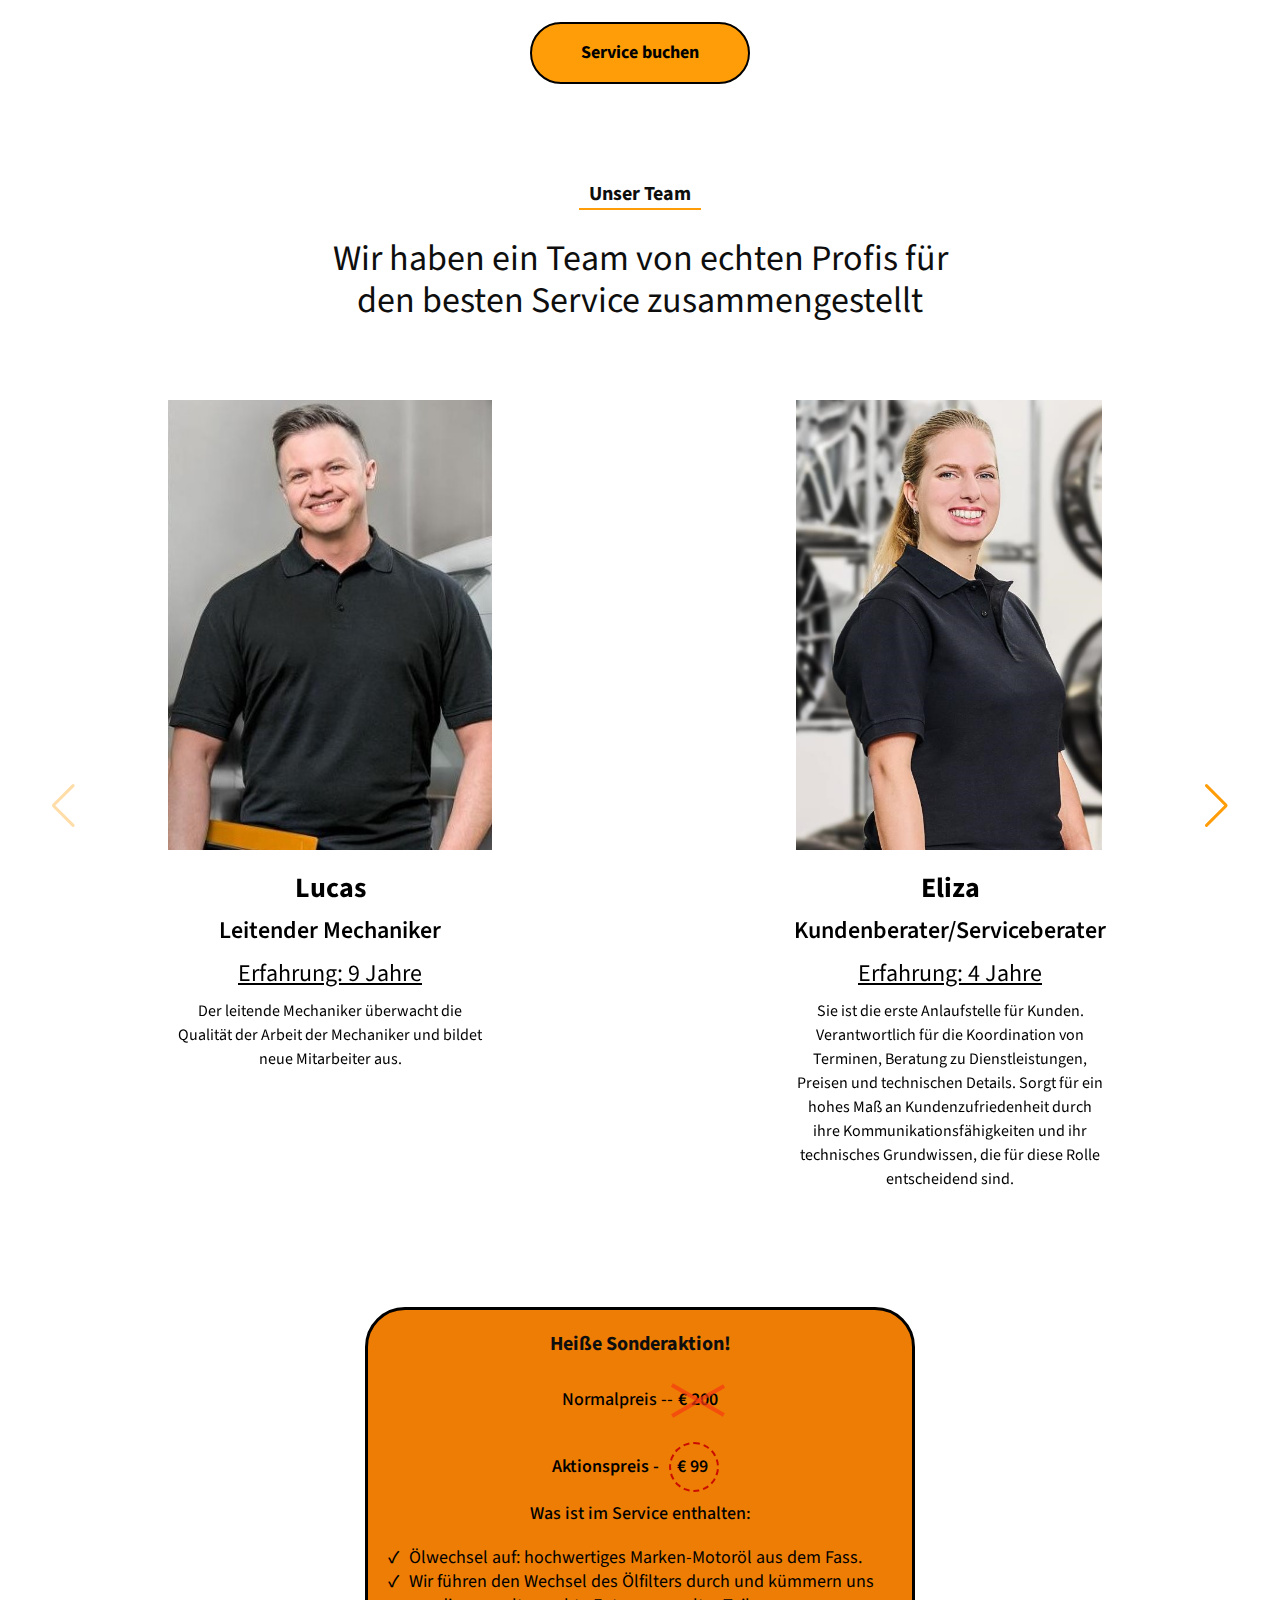
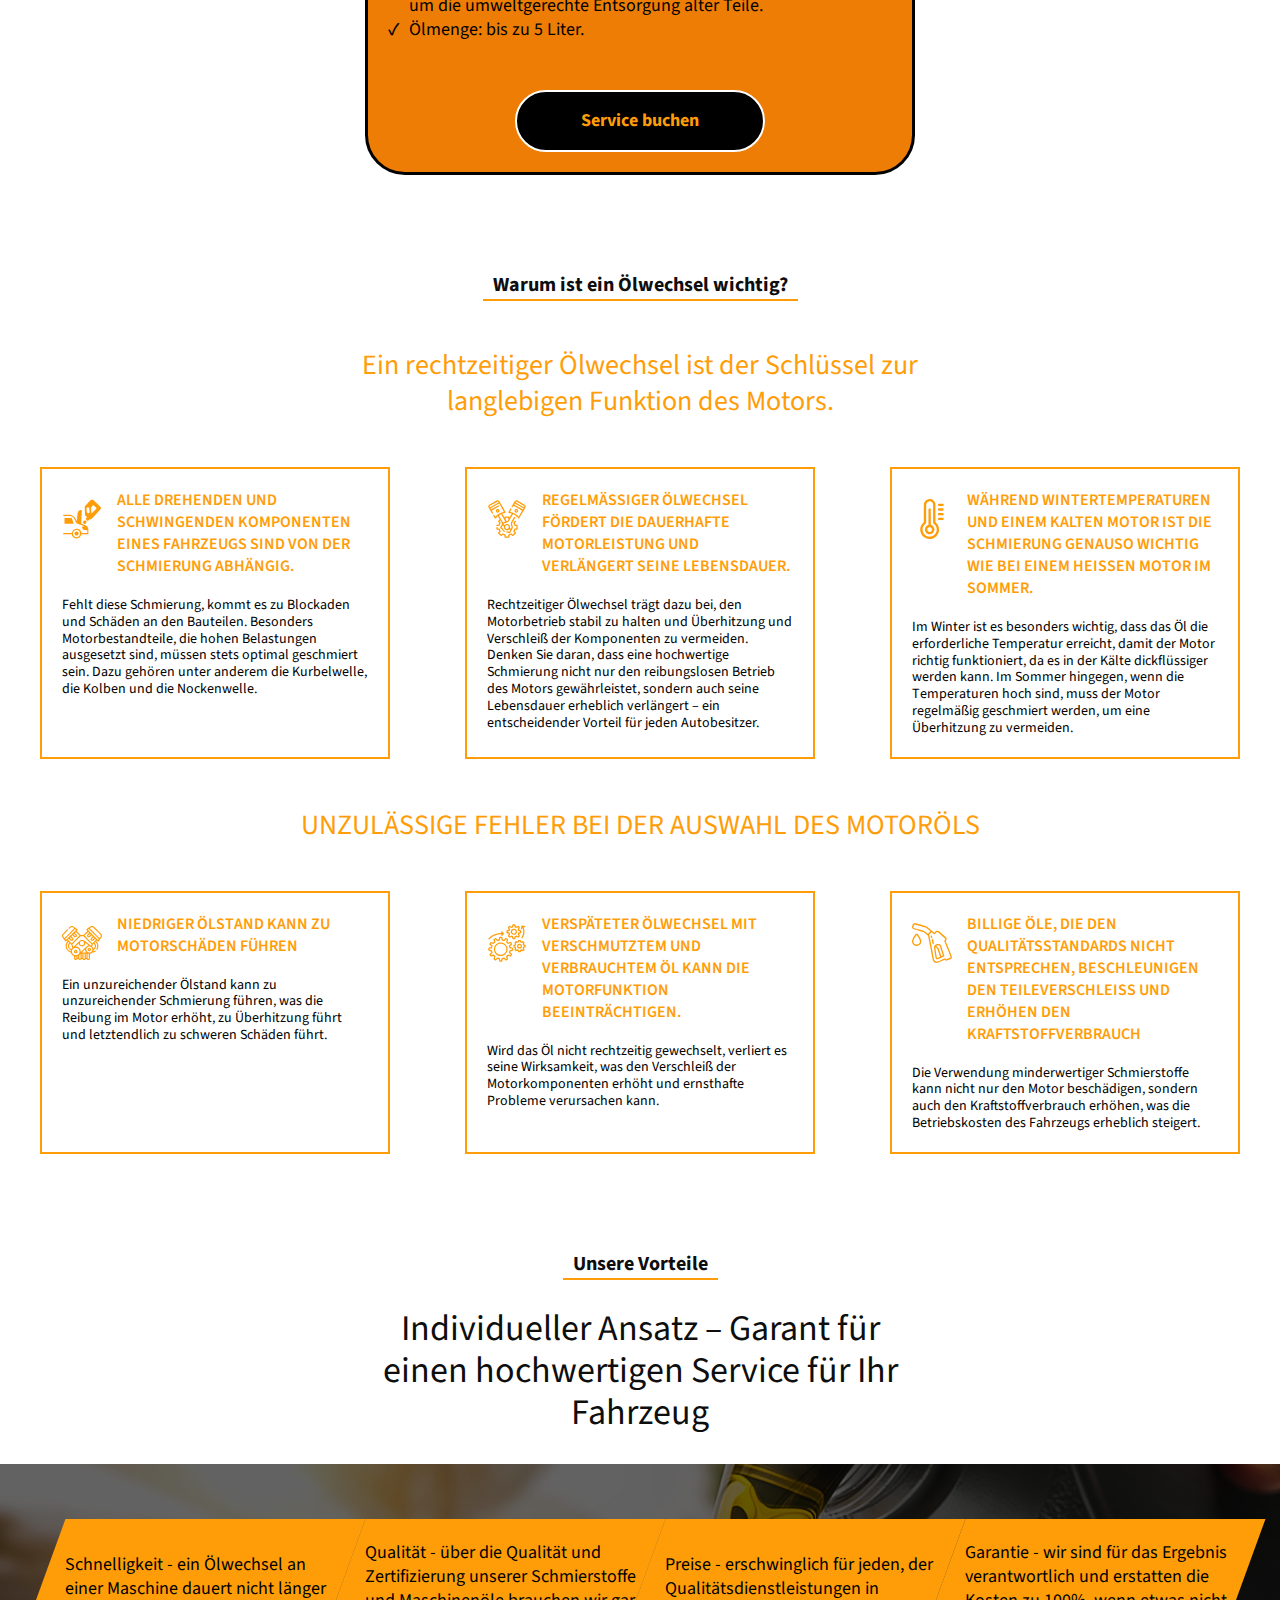
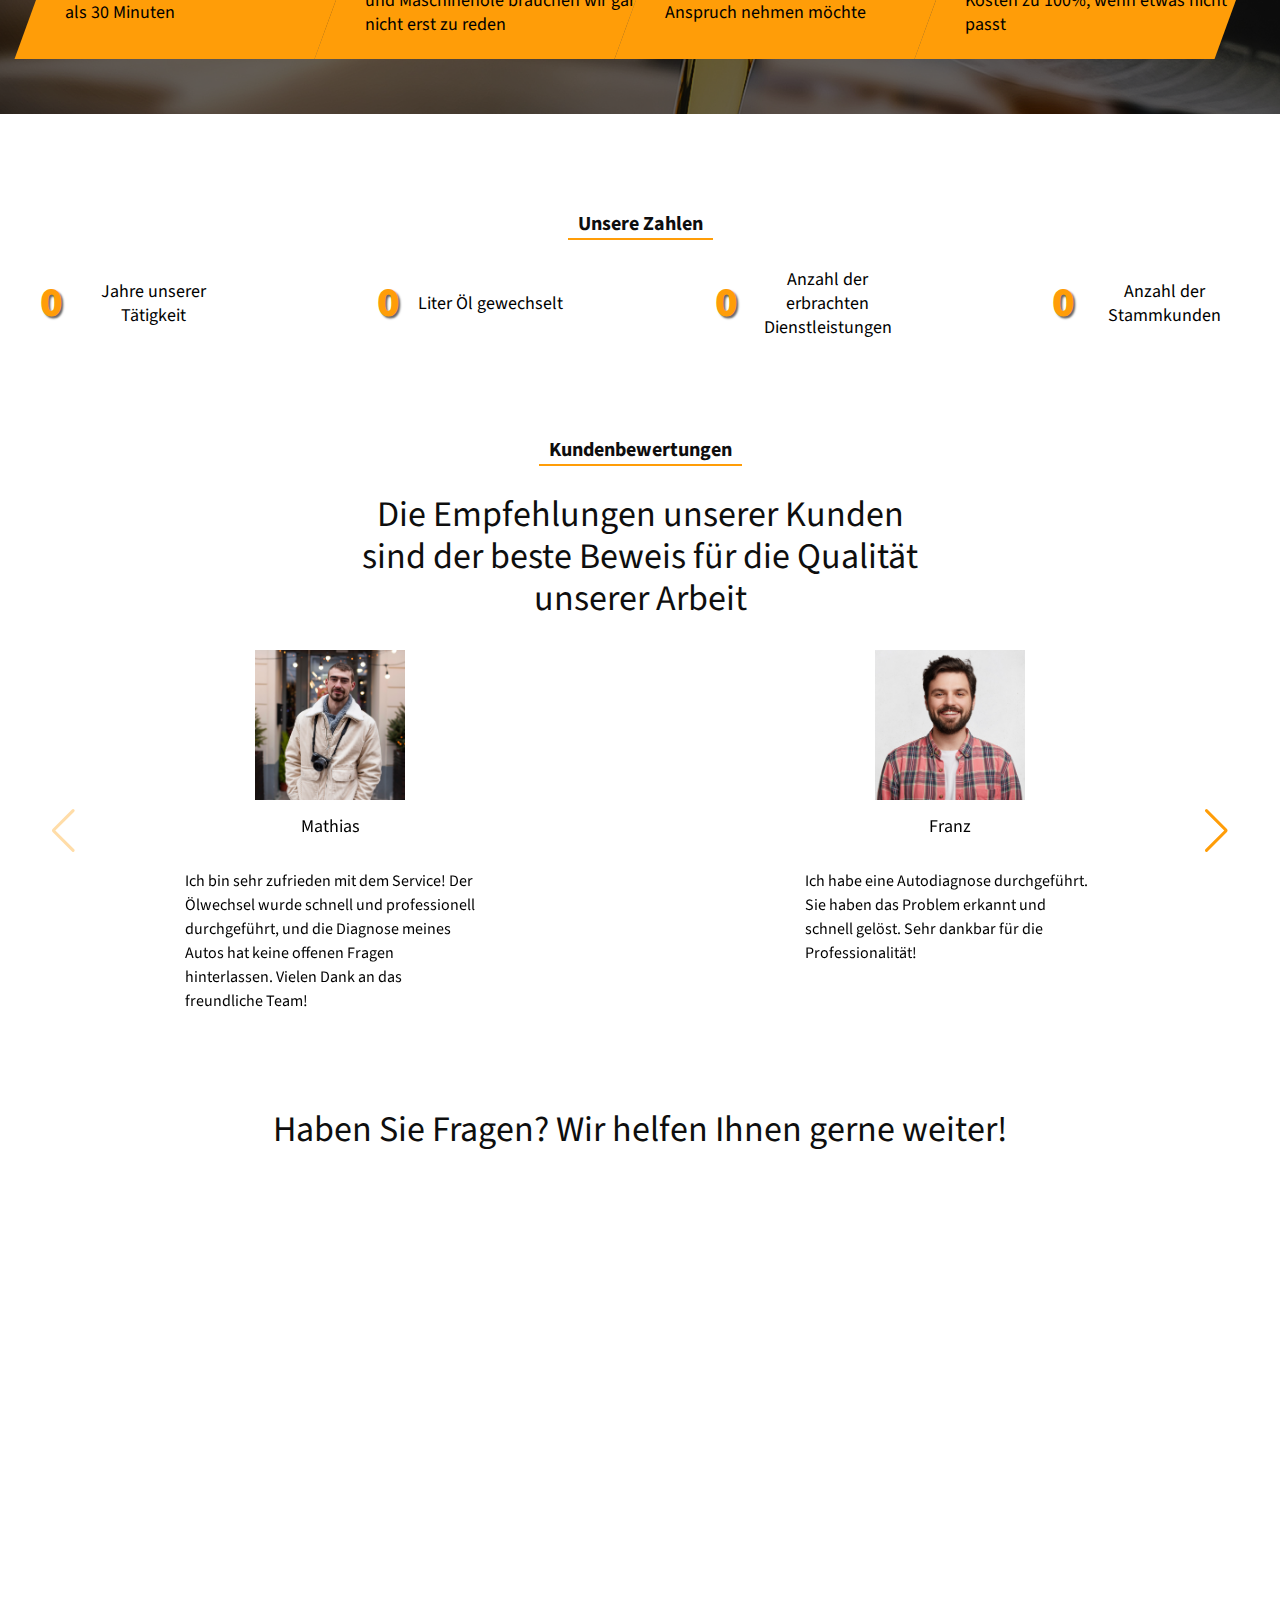
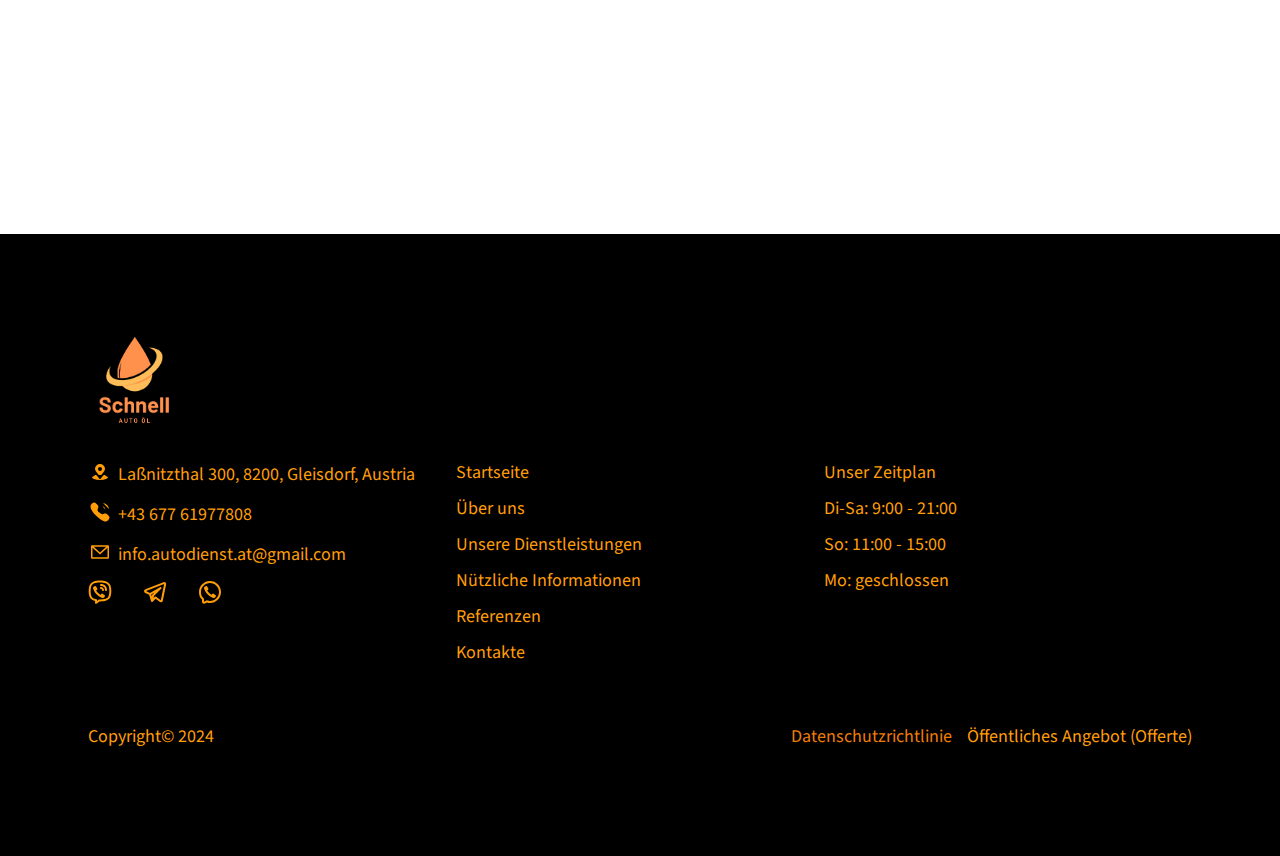
==== commit 7df937ab: "fixed burger menu and contacts" ====
--- a/index.html
+++ b/index.html
@@ -31,8 +31,7 @@
     <link rel="preconnect" href="https://fonts.gstatic.com" crossorigin>
     <link href="https://fonts.googleapis.com/css2?family=Source+Sans+3:ital,wght@0,200..900;1,200..900&display=swap"
         rel="stylesheet">
-    <link rel="stylesheet" href="./css/null.min.css">
-    
+    <link rel="stylesheet" href="./css/null.css">
     <link rel="stylesheet" href="./css/main-styles.css">
     <link rel="stylesheet" href="./css/media-styles.css">
     <link rel="stylesheet" href="https://cdn.jsdelivr.net/npm/swiper@11/swiper-bundle.min.css" />
@@ -289,7 +288,7 @@
                     <div class="banner">
                         <p data-translate-key="banner_discount">Melden Sie sich jetzt an und erhalten Sie bis zu 50 %
                             Rabatt auf unsere Dienstleistungen!</p>
-                        <a href="#prom" class="banner-btn btn-black" data-translate-key="banner_btn_more">Mehr
+                        <a href="#promo" class="banner-btn btn-black" data-translate-key="banner_btn_more">Mehr
                             erfahren</a>
                     </div>
                     <div class="top-content_wiget">
@@ -599,7 +598,7 @@
                     </div>
                 </div>
             </section>
-            <section id="prom" class="promo">
+            <section id="promo" class="promo">
                 <div class="site-container">
                     <div class="promo-block">
                         <h3 class="subtitle" data-translate-key="promo_title">Heiße Sonderaktion!</h3>
--- a/css/null.css
+++ b/css/null.css
@@ -0,0 +1,90 @@
+@charset "UTF-8";
+/*null styles*/
+* {
+  padding: 0;
+  margin: 0;
+  border: 0;
+}
+
+*,
+*:before,
+*:after {
+  -webkit-box-sizing: border-box;
+  box-sizing: border-box;
+}
+
+:focus,
+:active {
+  outline: none;
+}
+
+a:focus,
+a:active {
+  outline: none;
+}
+
+nav,
+footer,
+header,
+aside {
+  display: block;
+}
+
+html, body {
+  height: 100%;
+  width: 100%;
+  font-size: 100%;
+  line-height: 1;
+  font-size: 14px;
+  -ms-text-size-adjust: 100%;
+  -moz-text-size-adjust: 100%;
+  -webkit-text-size-adjust: 100%;
+}
+
+input,
+button,
+textarea {
+  font-family: inherit;
+}
+
+input::-ms-clear {
+  display: none;
+}
+
+button {
+  cursor: pointer;
+}
+
+button::-moz-focus-inner {
+  padding: 0;
+  border: 0;
+}
+
+a,
+a:visited {
+  text-decoration: none;
+}
+
+a:hover {
+  text-decoration: none;
+}
+
+ul li {
+  list-style: none;
+}
+
+img {
+  vertical-align: top;
+}
+
+h1,
+h2,
+h3,
+h4,
+h5,
+h6 {
+  font-size: inherit;
+  font-weight: 400;
+}
+
+/*--------------------*/--- a/css/media-styles.css
+++ b/css/media-styles.css
@@ -112,7 +112,7 @@
     }
     .burger-menu__navigation {
         position: absolute;
-        top: -1000%;
+        top: -700px;
         right: 0;
         z-index: -1;
         opacity: 0;
